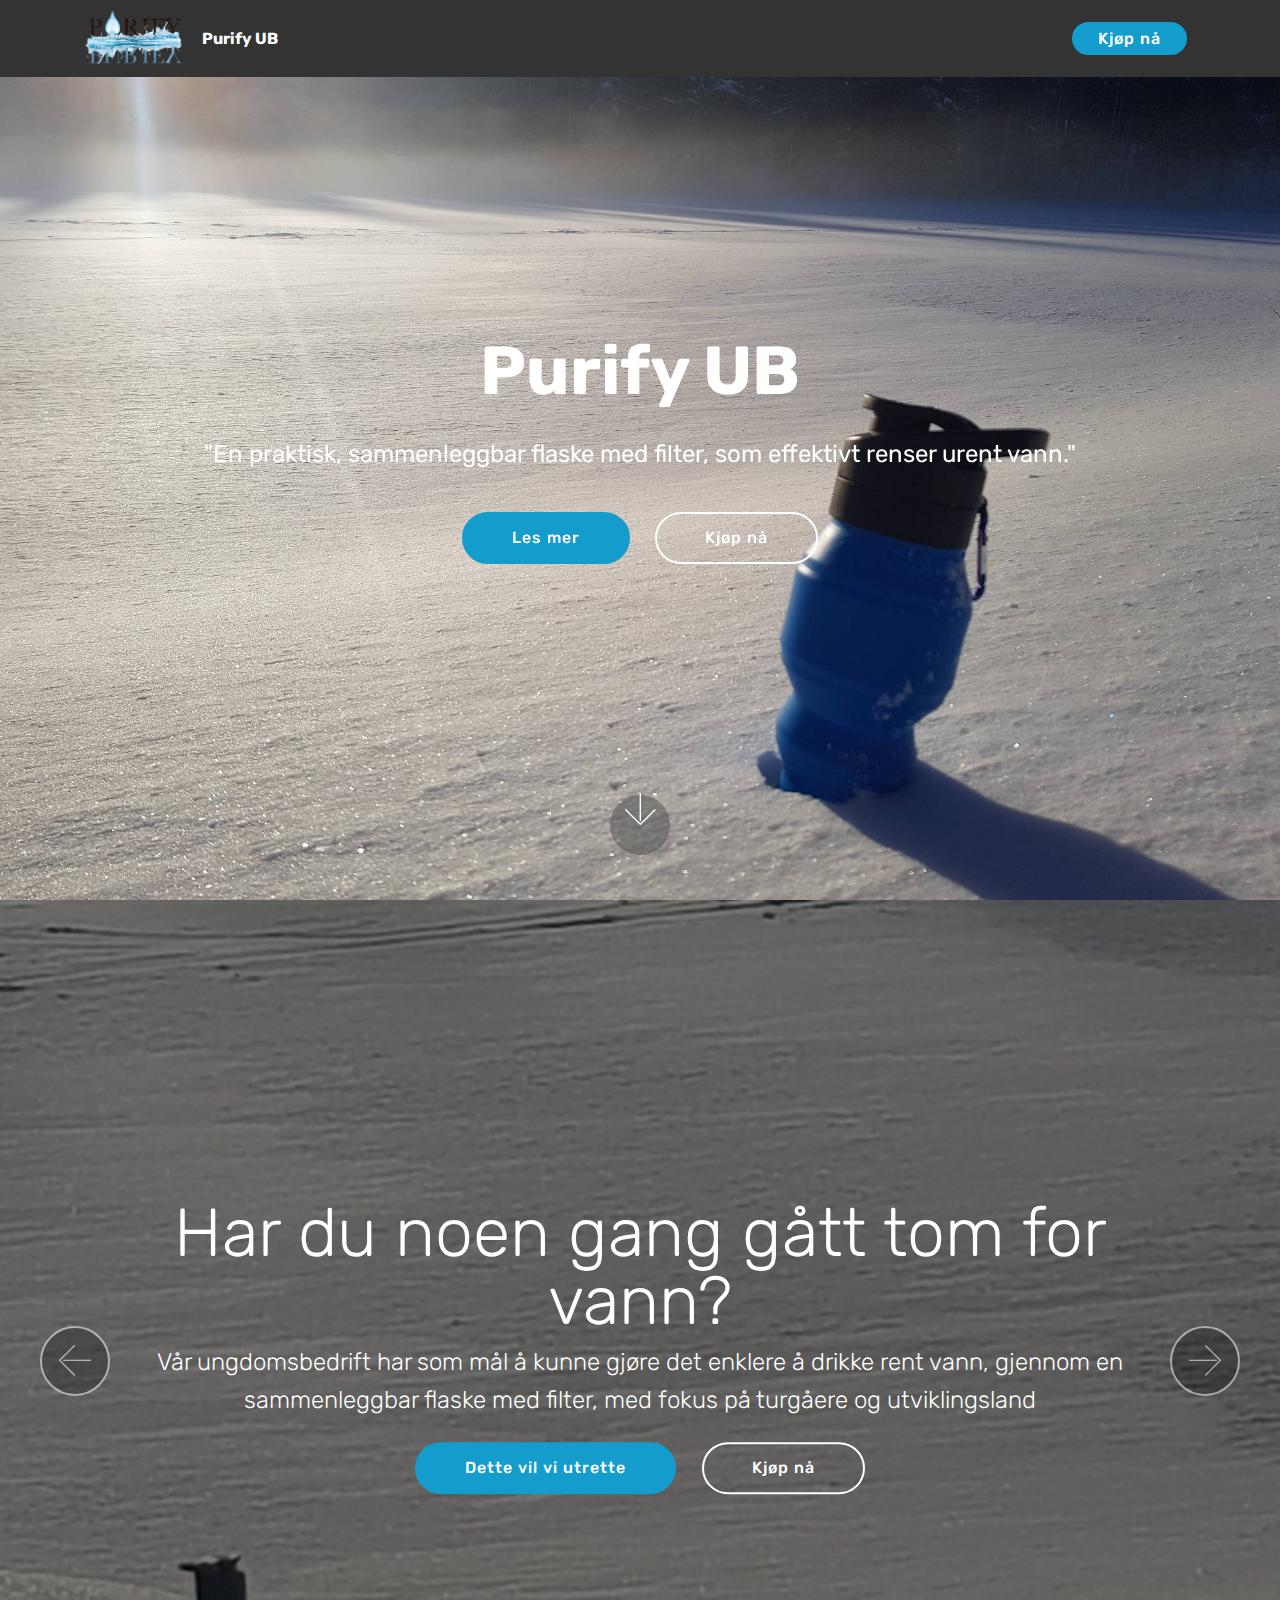
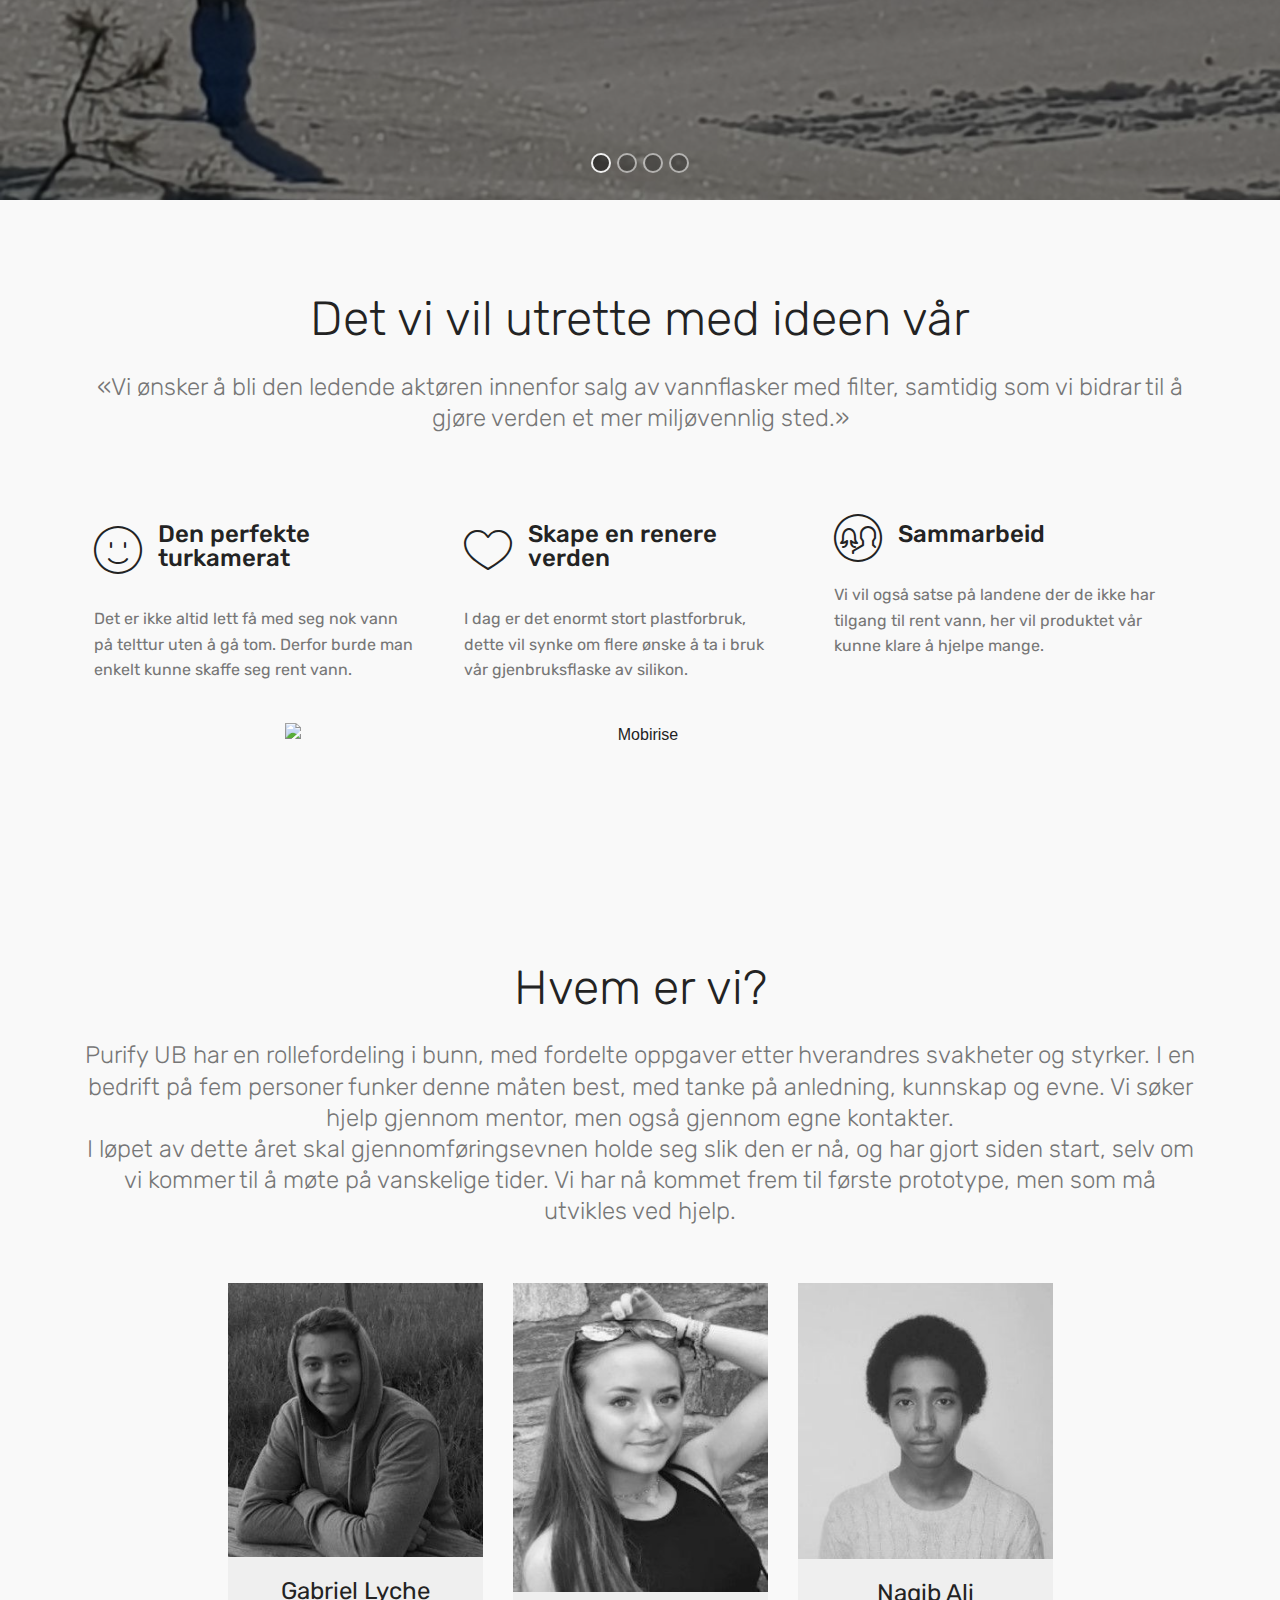
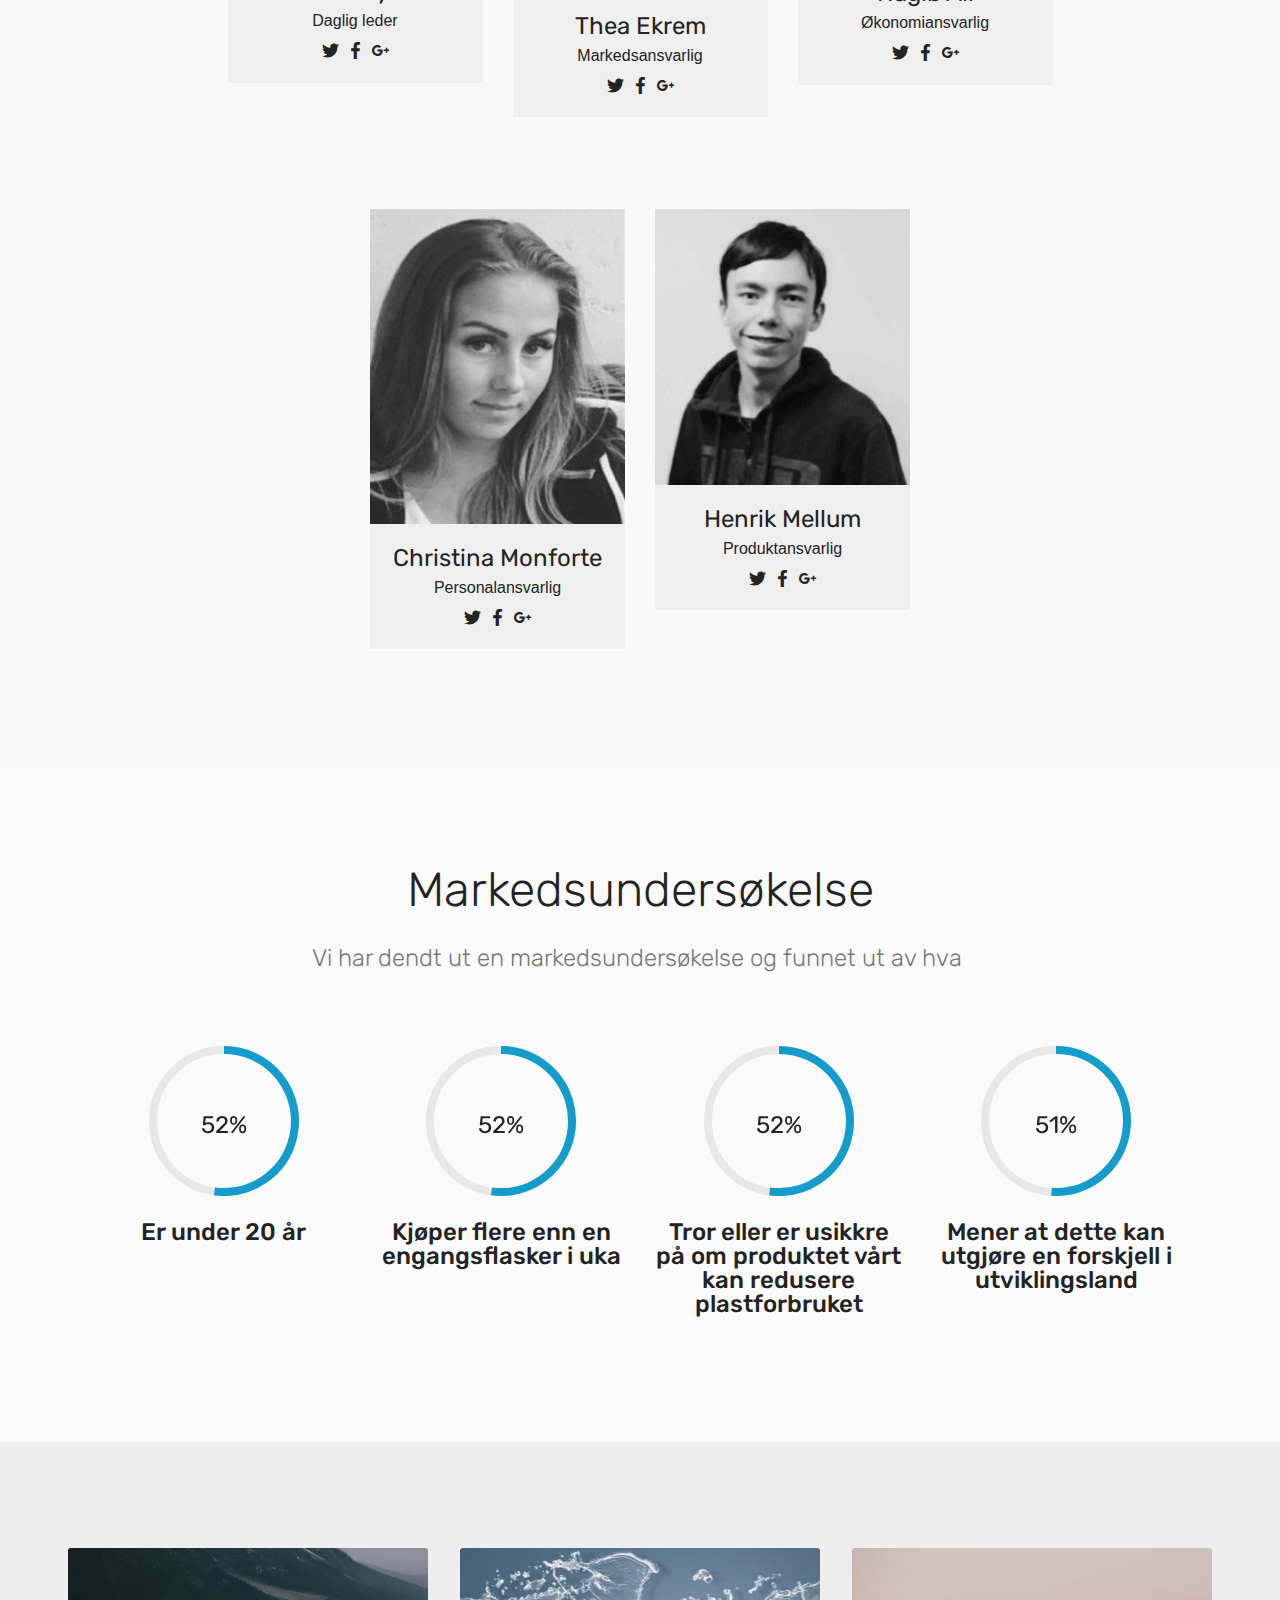
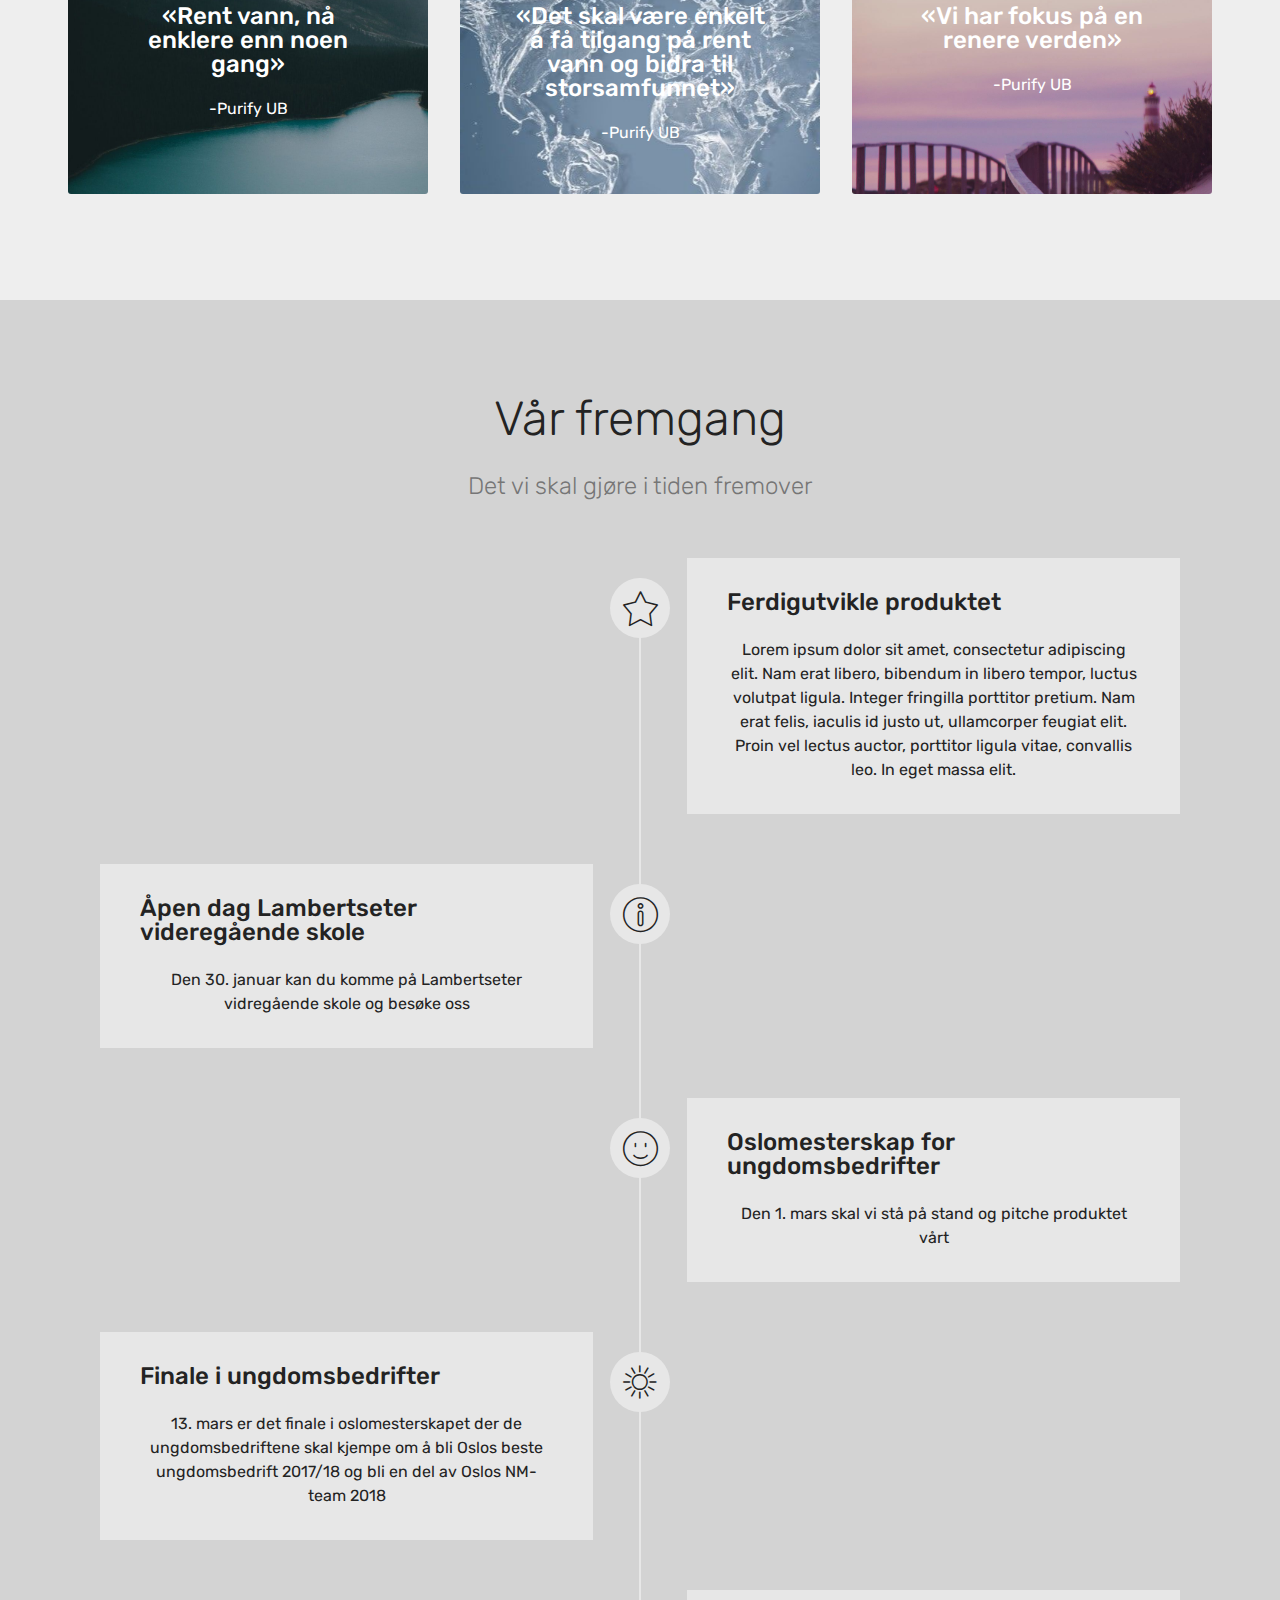
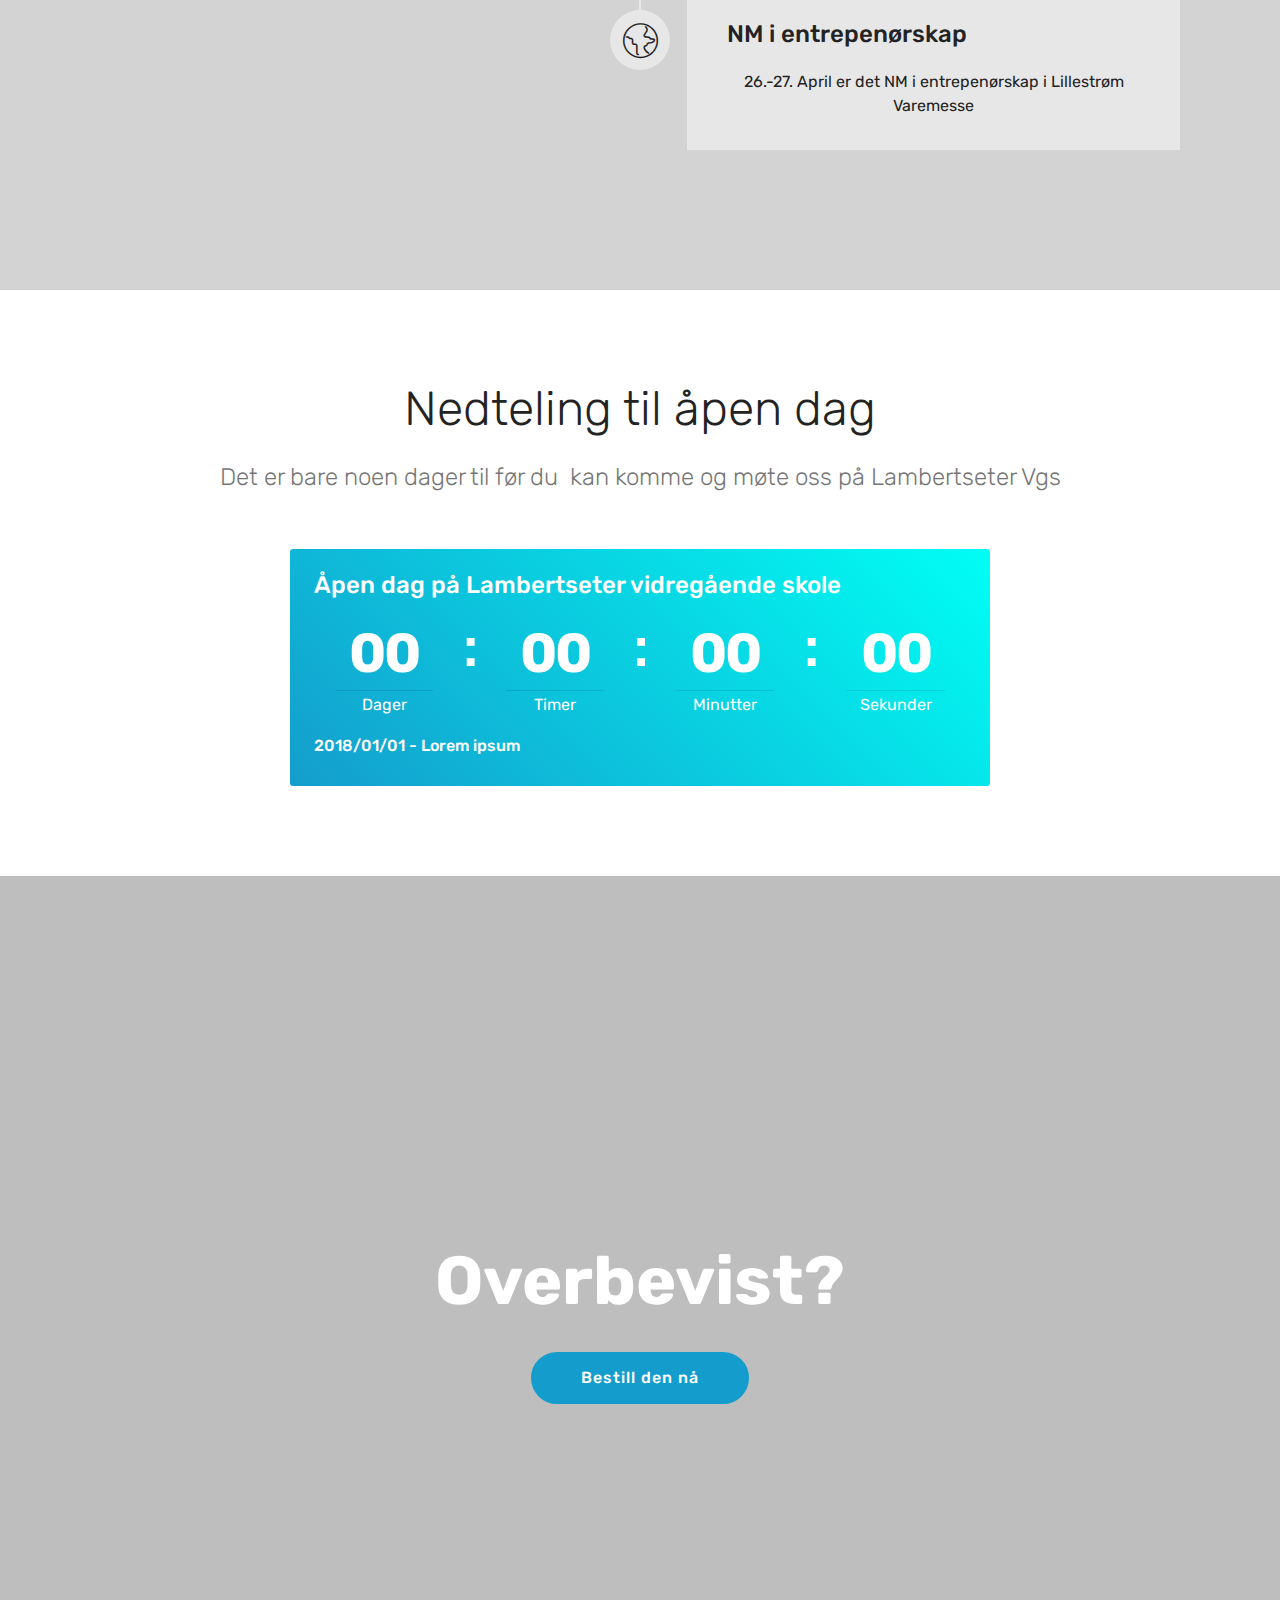
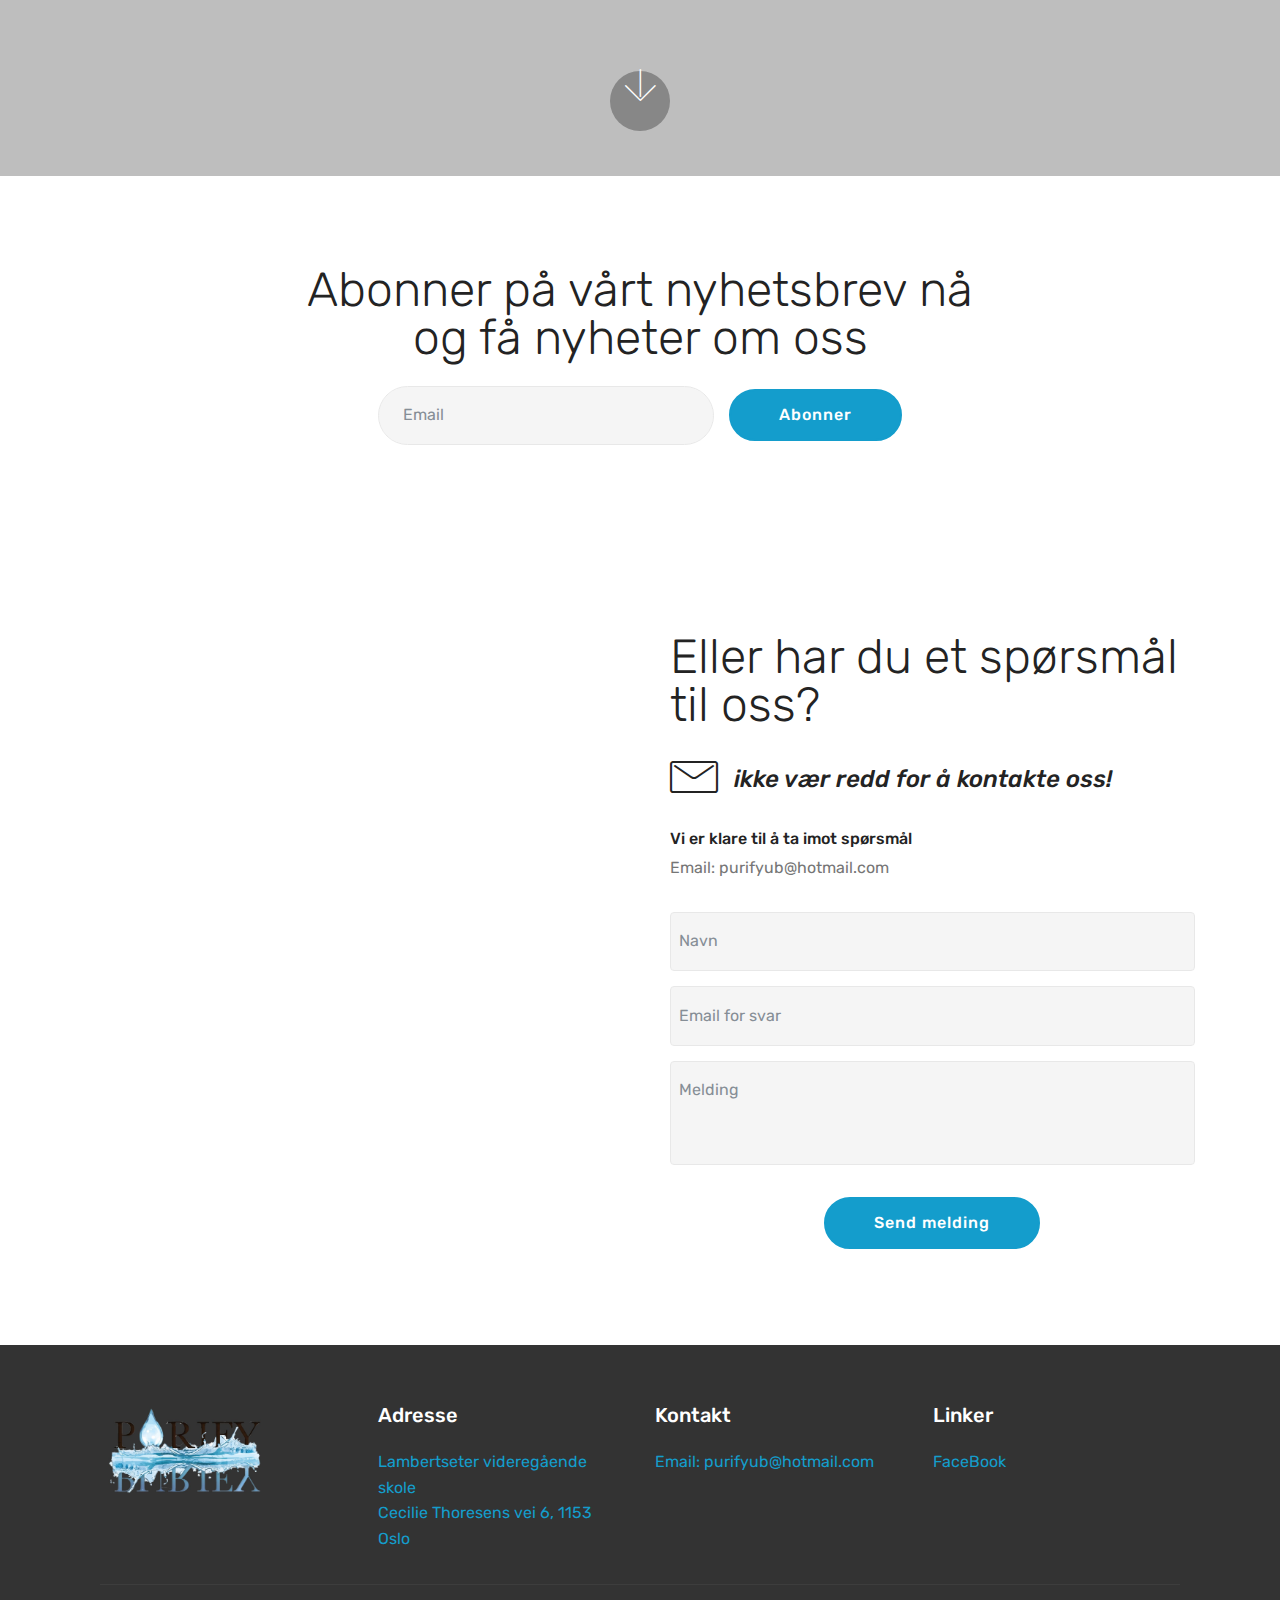
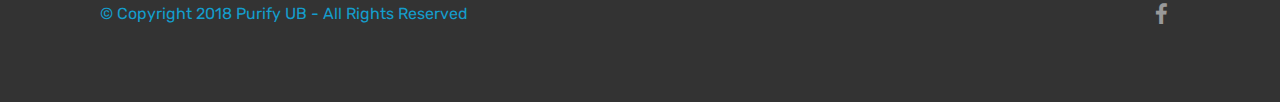
==== index.html @ bd734c2d "create github pages" ====
<!DOCTYPE html>
<html >
<head>
  <!-- Site made with Mobirise Website Builder v4.5.4, https://mobirise.com -->
  <meta charset="UTF-8">
  <meta http-equiv="X-UA-Compatible" content="IE=edge">
  <meta name="generator" content="Mobirise v4.5.4, mobirise.com">
  <meta name="viewport" content="width=device-width, initial-scale=1, minimum-scale=1">
  <link rel="shortcut icon" href="assets/images/purify-ub-nett-940x525.jpg" type="image/x-icon">
  <meta name="description" content="">
  <title>Purify UB</title>
  <link rel="stylesheet" href="assets/web/assets/mobirise-icons/mobirise-icons.css">
  <link rel="stylesheet" href="assets/tether/tether.min.css">
  <link rel="stylesheet" href="assets/bootstrap/css/bootstrap.min.css">
  <link rel="stylesheet" href="assets/bootstrap/css/bootstrap-grid.min.css">
  <link rel="stylesheet" href="assets/bootstrap/css/bootstrap-reboot.min.css">
  <link rel="stylesheet" href="assets/dropdown/css/style.css">
  <link rel="stylesheet" href="assets/socicon/css/styles.css">
  <link rel="stylesheet" href="assets/as-pie-progress/css/progress.min.css">
  <link rel="stylesheet" href="assets/theme/css/style.css">
  <link rel="stylesheet" href="assets/mobirise/css/mbr-additional.css" type="text/css">
  
  
  
</head>
<body>
<section class="menu cid-qGmHYgkOkr" once="menu" id="menu1-1j">

    

    <nav class="navbar navbar-expand beta-menu navbar-dropdown align-items-center navbar-fixed-top navbar-toggleable-sm">
        <button class="navbar-toggler navbar-toggler-right" type="button" data-toggle="collapse" data-target="#navbarSupportedContent" aria-controls="navbarSupportedContent" aria-expanded="false" aria-label="Toggle navigation">
            <div class="hamburger">
                <span></span>
                <span></span>
                <span></span>
                <span></span>
            </div>
        </button>
        <div class="menu-logo">
            <div class="navbar-brand">
                <span class="navbar-logo">
                    <a href="index.html">
                         <img src="assets/images/purify-ub-nett-940x525.jpg" alt="Mobirise" title="" style="height: 3.8rem;">
                    </a>
                </span>
                <span class="navbar-caption-wrap"><a class="navbar-caption text-white display-4" href="index.html">Purify UB</a></span>
            </div>
        </div>
        <div class="collapse navbar-collapse" id="navbarSupportedContent">
            
            <div class="navbar-buttons mbr-section-btn"><a class="btn btn-sm btn-primary display-4" href="bestill.html">Kjøp nå</a></div>
        </div>
    </nav>
</section>

<section class="engine"><a href="https://mobirise.co/d">free web page software</a></section><section class="cid-qGa3XYjNnd mbr-fullscreen mbr-parallax-background" id="header2-i">

    

    

    <div class="container align-center">
        <div class="row justify-content-md-center">
            <div class="mbr-white col-md-10">
                <h1 class="mbr-section-title mbr-bold pb-3 mbr-fonts-style display-1">
                    Purify UB</h1>
                
                <p class="mbr-text pb-3 mbr-fonts-style display-5">
                    "En praktisk, sammenleggbar flaske med filter, som effektivt renser urent vann." 
                </p>
                <div class="mbr-section-btn"><a class="btn btn-md btn-primary display-4" href="index.html#features14-u">Les mer</a>
                    <a class="btn btn-md btn-white-outline display-4" href="bestill.html">Kjøp nå</a></div>
            </div>
        </div>
    </div>
    <div class="mbr-arrow hidden-sm-down" aria-hidden="true">
        <a href="#next">
            <i class="mbri-down mbr-iconfont"></i>
        </a>
    </div>
</section>

<section class="carousel slide cid-qGmpJ2uL2r" data-interval="false" id="slider1-z">

    

    <div class="full-screen"><div class="mbr-slider slide carousel" data-pause="true" data-keyboard="false" data-ride="false" data-interval="false"><ol class="carousel-indicators"><li data-app-prevent-settings="" data-target="#slider1-z" class=" active" data-slide-to="0"></li><li data-app-prevent-settings="" data-target="#slider1-z" data-slide-to="1"></li><li data-app-prevent-settings="" data-target="#slider1-z" data-slide-to="2"></li><li data-app-prevent-settings="" data-target="#slider1-z" data-slide-to="3"></li></ol><div class="carousel-inner" role="listbox"><div class="carousel-item slider-fullscreen-image active" data-bg-video-slide="false" style="background-image: url(assets/images/20180121-122338-2000x1500.jpg);"><div class="container container-slide"><div class="image_wrapper"><div class="mbr-overlay"></div><img src="assets/images/20180121-122338-2000x1500.jpg"><div class="carousel-caption justify-content-center"><div class="col-10 align-center"><h2 class="mbr-fonts-style display-1">Har du noen gang gått tom for vann?</h2><p class="lead mbr-text mbr-fonts-style display-5">Vår ungdomsbedrift har som mål å kunne gjøre det enklere å drikke rent vann, gjennom en sammenleggbar flaske med filter, med fokus på turgåere og utviklingsland</p><div class="mbr-section-btn" buttons="0"><a class="btn  display-4 btn-primary" href="index.html#features14-u">Dette vil vi utrette</a> <a class="btn  display-4 btn-white-outline" href="bestill.html">Kjøp nå</a></div></div></div></div></div></div><div class="carousel-item slider-fullscreen-image" data-bg-video-slide="false" style="background-image: url(assets/images/005-edits-480x320.jpg);"><div class="container container-slide"><div class="image_wrapper"><div class="mbr-overlay"></div><img src="assets/images/005-edits-480x320.jpg"><div class="carousel-caption justify-content-center"><div class="col-10 align-left"><h2 class="mbr-fonts-style display-1">Hver dag er det mennesker som må drikke urent vann</h2><p class="lead mbr-text mbr-fonts-style display-5">En av ti mennesker kan ikke være sikkre på om vannet de drikker er <a href="https://www.youtube.com/watch?v=G244Q4AGJ7U" target="_blank">trygt*</a>. Og dette vil vi gjøre noe med ved å satse på landene der de ikke har tilgang til rent vann, vil produktet vårt klare å hjelpe mange.</p><div class="mbr-section-btn" buttons="0"><a class="btn  btn-primary display-4" href="index.html#features14-u">Dette vil vi utrette</a> <a class="btn  btn-white-outline display-4" href="bestill.html">Kjøp nå</a></div></div></div></div></div></div><div class="carousel-item slider-fullscreen-image" data-bg-video-slide="false" style="background-image: url(assets/images/flaske-promo1-1920x1080.png);"><div class="container container-slide"><div class="image_wrapper"><div class="mbr-overlay"></div><img src="assets/images/flaske-promo1-1920x1080.png"><div class="carousel-caption justify-content-center"><div class="col-10 align-right"><h2 class="mbr-fonts-style display-1">Designet for å være effektiv</h2><p class="lead mbr-text mbr-fonts-style display-5">Vi har konstruert produktet for å enkelt kunne rense urent vann og ta det med på farten</p><div class="mbr-section-btn" buttons="0"><a class="btn display-4 btn-primary" href="index.html#features14-u">Dette vil vi utrette</a> <a class="btn  btn-white-outline display-4" href="bestill.html">Kjøp nå</a></div></div></div></div></div></div><div class="carousel-item slider-fullscreen-image" data-bg-video-slide="https://www.youtube.com/watch?v=TAGc1NNAG4o"><div class="mbr-overlay"></div><div class="container container-slide"><div class="image_wrapper"><img src="assets/images/3.jpg" style="opacity: 0;"><div class="carousel-caption justify-content-center"><div class="col-10 align-right"><h2 class="mbr-fonts-style display-1">Hvordan funker det?</h2><p class="lead mbr-text mbr-fonts-style display-5">Vi har fjernet bunnen av flasken og plasert et filter. Så når man folder ut flasken vil det skape et vakuum som suger vannet opp gjennom filteret og inn i flasken&nbsp;</p><div class="mbr-section-btn" buttons="0"><a class="btn display-4 btn-primary" href="https://mobirise.com">Dette vil vi utrette</a> <a class="btn  btn-white-outline display-4" href="bestill.html">Kjøp nå</a></div></div></div></div></div></div></div><a data-app-prevent-settings="" class="carousel-control carousel-control-prev" role="button" data-slide="prev" href="#slider1-z"><span aria-hidden="true" class="mbri-left mbr-iconfont"></span><span class="sr-only">Previous</span></a><a data-app-prevent-settings="" class="carousel-control carousel-control-next" role="button" data-slide="next" href="#slider1-z"><span aria-hidden="true" class="mbri-right mbr-iconfont"></span><span class="sr-only">Next</span></a></div></div>

</section>

<section class="features14 cid-qGa5eFhmsd" id="features14-u">
    
    

    
    <div class="container align-center">
        <h2 class="mbr-section-title pb-3 mbr-fonts-style display-2">
            Det vi vil utrette med ideen vår</h2>
        <h3 class="mbr-section-subtitle pb-5 mbr-fonts-style display-5">«Vi ønsker å bli den ledende aktøren innenfor salg av vannflasker med filter, samtidig som vi bidrar til å gjøre verden et mer miljøvennlig sted.»</h3>
        <div class="media-container-column">
            <div class="row justify-content-center">
                <div class="card p-4 col-12 col-md-6 col-lg-4">
                    <div class="media pb-3">
                        <div class="card-img align-self-center">
                            <span class="mbr-iconfont mbri-smile-face"></span>
                        </div>
                        <div class="media-body">
                            <h4 class="card-title py-2 align-left mbr-fonts-style display-5">Den perfekte turkamerat</h4>
                        </div>
                    </div>                
                    <div class="card-box align-left">
                        <p class="mbr-text mbr-fonts-style display-7">Det er ikke altid lett få med seg nok vann på telttur uten å gå tom. Derfor burde man enkelt kunne skaffe seg rent vann.</p>
                    </div>
                </div>

                <div class="card p-4 col-12 col-md-6 col-lg-4">
                <div class="media pb-3">
                    <div class="card-img align-self-center">
                        <span class="mbr-iconfont mbri-hearth"></span>
                    </div>
                    <div class="media-body">
                        <h4 class="card-title py-2 align-left mbr-fonts-style display-5">
                                Skape en renere verden&nbsp;</h4>
                    </div>
                </div>
                    <div class="card-box align-left">
                        <p class="mbr-text mbr-fonts-style display-7">I dag er det enormt stort plastforbruk, dette vil synke om flere ønske å ta i bruk vår gjenbruksflaske av silikon.</p>
                    </div>
                </div>

                <div class="card p-4 col-12 col-md-6 col-lg-4">
                <div class="media pb-3">
                    <div class="card-img align-self-center">
                        <span class="mbr-iconfont mbri-users"></span>
                    </div>
                    <div class="media-body">
                        <h4 class="card-title py-2 align-left mbr-fonts-style display-5">Sammarbeid</h4>
                    </div>
                </div>
                    <div class="card-box align-left">
                        <p class="mbr-text mbr-fonts-style display-7">Vi vil også satse på landene der de ikke har tilgang til rent vann, her vil produktet vår kunne klare å hjelpe mange.
                        </p>
                    </div>
                </div>

                
            </div>
            <div class="media-container-row image-row">
                <div class="mbr-figure" style="width: 64%;">
                    <img src="assets/images/20180121-122310-4032x3024.jpg" alt="Mobirise" title="">
                </div>
            </div>
        </div>
    </div>
</section>

<section class="features16 cid-qGa5cDLuC5" id="features16-t">
    
    
    
    <div class="container align-center">
        <h2 class="pb-3 mbr-fonts-style mbr-section-title display-2">Hvem er vi?</h2>
        <h3 class="pb-5 mbr-section-subtitle mbr-fonts-style mbr-light display-5">Purify UB har en rollefordeling i bunn, med fordelte oppgaver etter hverandres svakheter og styrker. I en bedrift på fem personer funker denne måten best, med tanke på anledning, kunnskap og evne. Vi søker hjelp gjennom mentor, men også gjennom egne kontakter. 
<div>
</div><div>I løpet av dette året skal gjennomføringsevnen holde seg slik den er nå, og har gjort siden start, selv om vi kommer til å møte på vanskelige tider. Vi har nå kommet frem til første prototype, men som må utvikles ved hjelp. 
</div></h3>
        <div class="row media-row">
            
        <div class="team-item col-lg-3 col-md-6">
                <div class="item-image">
                    <img src="assets/images/bilde-gabriel-283x304.jpg" alt="" title="">
                </div>
                <div class="item-caption py-3">
                    <div class="item-name px-2">
                        <p class="mbr-fonts-style display-5">Gabriel Lyche</p>
                    </div>
                    <div class="item-role px-2">
                        <p>Daglig leder</p>
                    </div>
                    <div class="item-social pt-2">
                        <a href="https://twitter.com/mobirise" target="_blank">
                            <span class="p-1 socicon-twitter socicon mbr-iconfont mbr-iconfont-social"></span>
                        </a>
                        <a href="https://www.facebook.com/pages/Mobirise/1616226671953247" target="_blank">
                            <span class="p-1 socicon-facebook socicon mbr-iconfont mbr-iconfont-social"></span>
                        </a>
                        <a href="https://plus.google.com/u/0/+Mobirise" target="_blank">
                            <span class="p-1 socicon-googleplus socicon mbr-iconfont mbr-iconfont-social"></span>
                        </a>
                        <a href="https://www.linkedin.com/in/mobirise" target="_blank">
                            
                        </a>
                        <a href="https://www.instagram.com/mobirise/" target="_blank">
                            
                        </a>
                        <a href="https://www.youtube.com/channel/UCt_tncVAetpK5JeM8L-8jyw" target="_blank">    
                            
                        </a>
                    </div>
                </div>
            </div><div class="team-item col-lg-3 col-md-6">
                <div class="item-image">
                    <img src="assets/images/bilde-thea-283x342.jpg" alt="" title="">
                </div>
                <div class="item-caption py-3">
                    <div class="item-name px-2">
                        <p class="mbr-fonts-style display-5">
                           Thea Ekrem
                        </p>
                    </div>
                    <div class="item-role px-2">
                        <p>Markedsansvarlig</p>
                    </div>
                    <div class="item-social pt-2">
                        <a href="https://twitter.com/mobirise" target="_blank">
                            <span class="p-1 socicon-twitter socicon mbr-iconfont mbr-iconfont-social"></span>
                        </a>
                        <a href="https://www.facebook.com/pages/Mobirise/1616226671953247" target="_blank">
                            <span class="p-1 socicon-facebook socicon mbr-iconfont mbr-iconfont-social"></span>
                        </a>
                        <a href="https://plus.google.com/u/0/+Mobirise" target="_blank">
                            <span class="p-1 socicon-googleplus socicon mbr-iconfont mbr-iconfont-social"></span>
                        </a>
                        <a href="https://www.linkedin.com/in/mobirise" target="_blank">
                            
                        </a>
                        <a href="https://www.instagram.com/mobirise/" target="_blank">
                            
                        </a>
                        <a href="https://www.youtube.com/channel/UCt_tncVAetpK5JeM8L-8jyw" target="_blank">    
                            
                        </a>
                    </div>
                </div>
            </div><div class="team-item col-lg-3 col-md-6">
                <div class="item-image">
                    <img src="assets/images/bilde-nagib-283x306.jpg" alt="" title="">
                </div>
                <div class="item-caption py-3">
                    <div class="item-name px-2">
                        <p class="mbr-fonts-style display-5">
                           Nagib Ali
                        </p>
                    </div>
                    <div class="item-role px-2">
                        <p>Økonomiansvarlig</p>
                    </div>
                    <div class="item-social pt-2">
                        <a href="https://twitter.com/mobirise" target="_blank">
                            <span class="p-1 socicon-twitter socicon mbr-iconfont mbr-iconfont-social"></span>
                        </a>
                        <a href="https://www.facebook.com/pages/Mobirise/1616226671953247" target="_blank">
                            <span class="p-1 socicon-facebook socicon mbr-iconfont mbr-iconfont-social"></span>
                        </a>
                        <a href="https://plus.google.com/u/0/+Mobirise" target="_blank">
                            <span class="p-1 socicon-googleplus socicon mbr-iconfont mbr-iconfont-social"></span>
                        </a>
                        <a href="https://www.linkedin.com/in/mobirise" target="_blank">
                            
                        </a>
                        <a href="https://www.instagram.com/mobirise/" target="_blank">
                            
                        </a>
                        <a href="https://www.youtube.com/channel/UCt_tncVAetpK5JeM8L-8jyw" target="_blank">    
                            
                        </a>
                    </div>
                </div>
            </div></div>    
    </div>
</section>

<section class="features16 cid-qGmuZObtOL" id="features16-11">
    
    
    
    <div class="container align-center">
        
        
        <div class="row media-row">
            
        <div class="team-item col-lg-3 col-md-6">
                <div class="item-image">
                    <img src="assets/images/bilde-christina-278x343.jpg" alt="" title="">
                </div>
                <div class="item-caption py-3">
                    <div class="item-name px-2">
                        <p class="mbr-fonts-style display-5">Christina Monforte</p>
                    </div>
                    <div class="item-role px-2">
                        <p>Personalansvarlig</p>
                    </div>
                    <div class="item-social pt-2">
                        <a href="https://twitter.com/mobirise" target="_blank">
                            <span class="p-1 socicon-twitter socicon mbr-iconfont mbr-iconfont-social"></span>
                        </a>
                        <a href="https://www.facebook.com/pages/Mobirise/1616226671953247" target="_blank">
                            <span class="p-1 socicon-facebook socicon mbr-iconfont mbr-iconfont-social"></span>
                        </a>
                        <a href="https://plus.google.com/u/0/+Mobirise" target="_blank">
                            <span class="p-1 socicon-googleplus socicon mbr-iconfont mbr-iconfont-social"></span>
                        </a>
                        <a href="https://www.linkedin.com/in/mobirise" target="_blank">
                            
                        </a>
                        <a href="https://www.instagram.com/mobirise/" target="_blank">
                            
                        </a>
                        <a href="https://www.youtube.com/channel/UCt_tncVAetpK5JeM8L-8jyw" target="_blank">    
                            
                        </a>
                    </div>
                </div>
            </div><div class="team-item col-lg-3 col-md-6">
                <div class="item-image">
                    <img src="assets/images/bilde-henrik-283x306.jpg" alt="" title="">
                </div>
                <div class="item-caption py-3">
                    <div class="item-name px-2">
                        <p class="mbr-fonts-style display-5">Henrik Mellum</p>
                    </div>
                    <div class="item-role px-2">
                        <p>Produktansvarlig</p>
                    </div>
                    <div class="item-social pt-2">
                        <a href="https://twitter.com/mobirise" target="_blank">
                            <span class="p-1 socicon-twitter socicon mbr-iconfont mbr-iconfont-social"></span>
                        </a>
                        <a href="https://www.facebook.com/pages/Mobirise/1616226671953247" target="_blank">
                            <span class="p-1 socicon-facebook socicon mbr-iconfont mbr-iconfont-social"></span>
                        </a>
                        <a href="https://plus.google.com/u/0/+Mobirise" target="_blank">
                            <span class="p-1 socicon-googleplus socicon mbr-iconfont mbr-iconfont-social"></span>
                        </a>
                        <a href="https://www.linkedin.com/in/mobirise" target="_blank">
                            
                        </a>
                        <a href="https://www.instagram.com/mobirise/" target="_blank">
                            
                        </a>
                        <a href="https://www.youtube.com/channel/UCt_tncVAetpK5JeM8L-8jyw" target="_blank">    
                            
                        </a>
                    </div>
                </div>
            </div></div>    
    </div>
</section>

<section class="progress-bars3 cid-qGa4LRDvNw" id="progress-bars3-n">
 
     

    
    
    <div class="container">
        <h2 class="mbr-section-title pb-3 align-center mbr-fonts-style display-2">
            Markedsundersøkelse</h2>

        <h3 class="mbr-section-subtitle mbr-fonts-style display-5">
            Vi har dendt ut en markedsundersøkelse og funnet ut av hva&nbsp;</h3>
    
        <div class="media-container-row pt-5 mt-2">
            <div class="card p-3 align-center">
                <div class="wrap">
                    <div class="pie_progress progress1" role="progressbar" data-goal="86">
                        <p class="pie_progress__number mbr-fonts-style display-5"></p>
                    </div>
                </div> 
                <div class="mbr-crt-title pt-3">
                    <h4 class="card-title py-2 mbr-fonts-style display-5">Er under 20 år</h4>
                </div>                 
            </div>

            <div class="card p-3 align-center">
                <div class="wrap">
                    <div class="pie_progress progress2" role="progressbar" data-goal="80">
                        <p class="pie_progress__number mbr-fonts-style display-5">60%</p>
                    </div>
                </div> 
                <div class="mbr-crt-title pt-3">
                    <h4 class="card-title py-2 mbr-fonts-style display-5">Kjøper flere enn en engangsflasker i uka</h4>
                </div>                 
            </div>

            <div class="card p-3 align-center">
                <div class="wrap">
                    <div class="pie_progress progress3" role="progressbar" data-goal="87">
                        <p class="pie_progress__number mbr-fonts-style display-5"></p>
                    </div>
                </div> 
                <div class="mbr-crt-title pt-3">
                    <h4 class="card-title py-2 mbr-fonts-style display-5">Tror eller er usikkre på om produktet vårt kan redusere plastforbruket</h4>
                </div>                 
            </div>

            <div class="card p-3 align-center">
                <div class="wrap">
                    <div class="pie_progress progress4" role="progressbar" data-goal="51">
                        <p class="pie_progress__number mbr-fonts-style display-5">82%</p>
                    </div>
                </div> 
                <div class="mbr-crt-title pt-3">
                    <h4 class="card-title py-2 mbr-fonts-style display-5">Mener at dette kan utgjøre en forskjell i utviklingsland</h4>
                </div>                 
            </div>

            

            
        </div>
</div></section>

<section class="features13 cid-qGmKZ0rmUk" data-bg-video="http://www.youtube.com/watch?v=uNCr7NdOJgw" id="features13-1k">

    

    
    <div class="container">
        

        <div class="media-container-row container">
            <div class="card col-12 col-md-6 p-5 m-3 align-center col-lg-4">
                <div class="card-img">
                    <img src="assets/images/mbr-1-1620x1080.jpg" alt="Mobirise" title="">
                </div>
                <h4 class="card-title py-2 mbr-fonts-style display-5">«Rent vann, nå enklere enn noen gang»</h4>
                <p class="mbr-text mbr-fonts-style display-7">
                    -Purify UB</p>
            </div>
            <div class="card col-12 col-md-6 p-5 m-3 align-center col-lg-4">
                <div class="card-img">
                    <img src="assets/images/bilde-sitat2-1-981x552.jpg" alt="Mobirise" title="">
                </div>
                <h4 class="card-title py-2 mbr-fonts-style display-5">«Det skal være enkelt å få tilgang på rent vann og bidra til storsamfunnet»</h4>
                <p class="mbr-text mbr-fonts-style display-7">
                    -Purify UB</p>
            </div>
            <div class="card col-12 col-md-6 p-5 m-3 align-center col-lg-4">
                <div class="card-img">
                    <img src="assets/images/background5.jpg" alt="Mobirise">
                </div>
                <h4 class="card-title py-2 mbr-fonts-style display-5">«Vi har fokus på en renere verden»</h4>
                <p class="mbr-text mbr-fonts-style display-7">
                    -Purify UB</p>
            </div>    
        </div>
</div></section>

<section class="timeline2 cid-qGmGFR8UGb mbr-parallax-background" id="timeline2-1i">

    

    <div class="mbr-overlay" style="opacity: 0.8; background-color: rgb(204, 204, 204);">
    </div>

    <div class="container align-center">
        <h2 class="mbr-section-title pb-3 mbr-fonts-style display-2">Vår fremgang</h2>
        <h3 class="mbr-section-subtitle pb-5 mbr-fonts-style display-5">
            Det vi skal gjøre i tiden fremover</h3>

        <div class="container timelines-container" mbri-timelines="">
            <div class="row timeline-element reverse separline">      
                <span class="iconsBackground">
                    <span class="mbr-iconfont mbri-star"></span>
                </span>          
                <div class="col-xs-12 col-md-6 align-left">
                    <div class="timeline-text-content">
                        <h4 class="mbr-timeline-title pb-3 mbr-fonts-style display-5">Ferdigutvikle produktet

</h4>
                        <p class="mbr-timeline-text mbr-fonts-style display-7">
                            Lorem ipsum dolor sit amet, consectetur adipiscing elit. Nam erat libero, bibendum in libero tempor, luctus volutpat ligula. Integer fringilla porttitor pretium. Nam erat felis, iaculis id justo ut, ullamcorper feugiat elit. Proin vel lectus auctor, porttitor ligula vitae, convallis leo. In eget massa elit.
                        </p>
                     </div>
                </div>
            </div>

            <div class="row timeline-element  separline">
                <span class="iconsBackground">
                    <span class="mbr-iconfont mbri-info"></span>
                </span>
                <div class="col-xs-12 col-md-6 align-left ">
                    <div class="timeline-text-content">
                        <h4 class="mbr-timeline-title pb-3 mbr-fonts-style display-5">Åpen dag Lambertseter videregående skole&nbsp;</h4>
                        <p class="mbr-timeline-text mbr-fonts-style display-7">
                            Den 30. januar kan du komme på Lambertseter vidregående skole og besøke oss</p>
                    </div>
                </div>
            </div> 

            <div class="row timeline-element reverse separline">
                <span class="iconsBackground">
                    <span class="mbr-iconfont mbri-smile-face"></span>
                </span>
                <div class="col-xs-12 col-md-6 align-left">
                    <div class="timeline-text-content">
                        <h4 class="mbr-timeline-title pb-3 mbr-fonts-style display-5">
                            Oslomesterskap for ungdomsbedrifter</h4>      
                        <p class="mbr-timeline-text mbr-fonts-style display-7">
                            Den 1. mars skal vi stå på stand og pitche produktet vårt</p>
                    </div>
                </div>
            </div>

            <div class="row timeline-element  separline">
                <span class="iconsBackground">
                    <span class="mbr-iconfont mbri-sun2"></span>
                </span>
                <div class="col-xs-12 col-md-6 align-left ">
                    <div class="timeline-text-content">
                        <h4 class="mbr-timeline-title pb-3 mbr-fonts-style display-5">Finale i ungdomsbedrifter</h4>
                        <p class="mbr-timeline-text mbr-fonts-style display-7">13. mars er det finale i oslomesterskapet der de ungdomsbedriftene skal kjempe om å bli Oslos beste ungdomsbedrift 2017/18 og bli en del av Oslos NM-team 2018</p>
                    </div>
                </div>
            </div>

            <div class="row timeline-element reverse">
                <span class="iconsBackground">
                    <span class="mbr-iconfont mbri-globe"></span>
                </span>
                <div class="col-xs-12 col-md-6 align-left">
                    <div class="timeline-text-content">
                        <h4 class="mbr-timeline-title pb-3 mbr-fonts-style display-5">NM i entrepenørskap</h4>
                        <p class="mbr-timeline-text mbr-fonts-style display-7">26.-27. April er det NM i entrepenørskap i Lillestrøm Varemesse</p>
                    </div>
                </div>
            </div>

            

            

            

            

            

            

            
        </div>
    </div>
</section>

<section class="countdown2 cid-qGa4DevNuG" id="countdown2-m">

    

    

    <div class="container">
        <h2 class="mbr-section-title pb-3 align-center mbr-fonts-style display-2">Nedteling til åpen dag</h2>
        <h3 class="mbr-section-subtitle align-center mbr-fonts-style display-5">
            Det er bare noen dager til før du &nbsp;kan komme og møte oss på Lambertseter Vgs</h3>
    </div>
    <div class="container pt-5 mt-2">
        <div class=" countdown-cont align-center p-4">
            <div class="event-name align-left mbr-white ">
                <h4 class="mbr-fonts-style display-5">Åpen dag på Lambertseter vidregående skole</h4>
            </div>
            <div class="countdown align-center py-2" data-due-date="2018/01/30">
            </div>
            <div class="daysCountdown" title="Dager"></div>
            <div class="hoursCountdown" title="Timer"></div>
            <div class="minutesCountdown" title="Minutter"></div>
            <div class="secondsCountdown" title="Sekunder"></div>
            <div class="event-date align-left mbr-white">
                <h5 class="mbr-fonts-style display-7">2018/01/01 - Lorem ipsum</h5>
            </div>
        </div>

        
    </div>
</section>

<section class="header6 cid-qGmn3pZ5Za mbr-fullscreen mbr-parallax-background" id="header6-y">

    

    <div class="mbr-overlay" style="opacity: 0.2; background-color: rgb(0, 0, 0);">
    </div>

    <div class="container">
        <div class="row justify-content-md-center">
            <div class="mbr-white col-md-10">
                <h1 class="mbr-section-title align-center mbr-bold pb-3 mbr-fonts-style display-1">Overbevist?</h1>
                
                <div class="mbr-section-btn align-center"><a class="btn btn-md btn-primary display-4" href="bestill.html">Bestill den nå</a></div>
            </div>
        </div>
    </div>

    <div class="mbr-arrow hidden-sm-down" aria-hidden="true">
        <a href="#next">
            <i class="mbri-down mbr-iconfont"></i>
        </a>
    </div>
</section>

<section class="mbr-section form3 cid-qGa4UgFvF7" id="form3-p">

    

    

    <div class="container">
        <div class="row justify-content-center">
            <div class="title col-12 col-lg-8">
                <h2 class="align-center pb-2 mbr-fonts-style display-2">
                    Abonner på vårt nyhetsbrev nå og få nyheter om oss</h2>
                
            </div>
        </div>

        <div class="row py-2 justify-content-center">
            <div class="col-12 col-lg-6  col-md-8 " data-form-type="formoid">
                <div data-form-alert="" hidden="">Takk for at du er innteresert</div>
                <form class="mbr-form" action="https://mobirise.com/" method="post" data-form-title="Mobirise Form"><input type="hidden" data-form-email="true" value="mqTP6Pcon4iFkQCLhurnsHNCZEPu25bhpIz82O/qyWXQKakr9aHxq7m4cWi6WjEUVHAAokK7ZBs1K5WL+n9zLr4T1rE5AFHrRTyMDMCXJ89/P2bFHXHoTYh3tqPseB04">
                    <div class="mbr-subscribe input-group">
                        <input class="form-control" type="email" name="email" placeholder="Email" data-form-field="Email" required="" id="email-form3-p">
                        <span class="input-group-btn"><button href="" type="submit" class="btn btn-primary display-4">Abonner</button></span>
                    </div>
                </form>
            </div>
        </div>
    </div>
</section>

<section class="mbr-section form4 cid-qGa4Y2GKEf" id="form4-q">

    

    
    <div class="container">
        <div class="row">
            <div class="col-md-6">
                <div class="google-map"><iframe frameborder="0" style="border:0" src="https://www.google.com/maps/embed/v1/place?key=AIzaSyA0Dx_boXQiwvdz8sJHoYeZNVTdoWONYkU&amp;q=place_id:ChIJ6UFJFzxvQUYRErAE4HNhabA" allowfullscreen=""></iframe></div>
            </div>
            <div class="col-md-6">
                <h2 class="pb-3 align-left mbr-fonts-style display-2">Eller har du et spørsmål til oss?</h2>
                <div>
                    <div class="icon-block pb-3">
                        <span class="icon-block__icon">
                            <span class="mbri-letter mbr-iconfont"></span>
                        </span>
                        <h4 class="icon-block__title align-left mbr-fonts-style display-5">ikke vær redd for å kontakte oss!</h4>
                    </div>
                    <div class="icon-contacts pb-3">
                        <h5 class="align-left mbr-fonts-style display-7">
                            Vi er klare til å ta imot spørsmål</h5>
                        <p class="mbr-text align-left mbr-fonts-style display-7">Email: purifyub@hotmail.com</p>
                    </div>
                </div>
                <div data-form-type="formoid">
                    <div data-form-alert="" hidden="">Takk for at du sender oss tilbakemelding!</div>
                    <form class="block mbr-form" action="https://mobirise.com/" method="post" data-form-title="Mobirise Form"><input type="hidden" data-form-email="true" value="Zw96q3glcDn2oJpmA7kq4ewOIU3LF0oSbqbK1oETiw/5H/DakJ6AhD2rm45wGbgCbzEpQ45XnjIJVq3rqJao2h+dnWNhp0H6jPP0GFlYF5K0R9g0W1NzTnAfDnWTUhkV">
                        <div class="row">
                            <div class="col-md-6 multi-horizontal" data-for="name">
                                <input type="text" class="form-control input" name="name" data-form-field="Name" placeholder="Navn" required="" id="name-form4-q">
                            </div>
                            
                            <div class="col-md-12" data-for="email">
                                <input type="text" class="form-control input" name="email" data-form-field="Email" placeholder="Email for svar" required="" id="email-form4-q">
                            </div>
                            <div class="col-md-12" data-for="message">
                                <textarea class="form-control input" name="message" rows="3" data-form-field="Message" placeholder="Melding" style="resize:none" id="message-form4-q"></textarea>
                            </div>
                            <div class="input-group-btn col-md-12" style="margin-top: 10px;"><button href="" type="submit" class="btn btn-primary btn-form display-4">Send melding</button></div>
                        </div>
                    </form>
                </div>
            </div>
        </div>
    </div>
</section>

<section class="cid-qGa3XYNTaE" id="footer1-j">

    

    

    <div class="container">
        <div class="media-container-row content text-white">
            <div class="col-12 col-md-3">
                <div class="media-wrap">
                    <a href="index.html">
                        <img src="assets/images/purify-ub-nett-940x525.jpg" alt="" title="Purify UB">
                    </a>
                </div>
            </div>
            <div class="col-12 col-md-3 mbr-fonts-style display-7">
                <h5 class="pb-3">
                    Adresse</h5>
                <p class="mbr-text">Lambertseter videregående skole
<br>Cecilie Thoresens vei 6, 1153 Oslo</p>
            </div>
            <div class="col-12 col-md-3 mbr-fonts-style display-7">
                <h5 class="pb-3">
                    Kontakt</h5>
                <p class="mbr-text">
                    Email:&nbsp;<a href="mailto:purifyub@hotmail.com">purifyub@hotmail.com</a></p>
            </div>
            <div class="col-12 col-md-3 mbr-fonts-style display-7">
                <h5 class="pb-3">
                    Linker</h5>
                <p class="mbr-text"><a href="https://www.facebook.com/purifyub/">FaceBook&nbsp;</a><br></p>
            </div>
        </div>
        <div class="footer-lower">
            <div class="media-container-row">
                <div class="col-sm-12">
                    <hr>
                </div>
            </div>
            <div class="media-container-row mbr-white">
                <div class="col-sm-6 copyright">
                    <p class="mbr-text mbr-fonts-style display-7">
                        © Copyright 2018 Purify UB - All Rights Reserved
                    </p>
                </div>
                <div class="col-md-6">
                    <div class="social-list align-right">
                        <div class="soc-item">
                            <a href="https://www.facebook.com/purifyub/" target="_blank">
                                <span class="mbr-iconfont mbr-iconfont-social socicon-facebook socicon"></span>
                            </a>
                        </div>
                        
                        
                        
                        
                        
                    </div>
                </div>
            </div>
        </div>
    </div>
</section>


  <script src="assets/web/assets/jquery/jquery.min.js"></script>
  <script src="assets/popper/popper.min.js"></script>
  <script src="assets/tether/tether.min.js"></script>
  <script src="assets/bootstrap/js/bootstrap.min.js"></script>
  <script src="assets/smoothscroll/smooth-scroll.js"></script>
  <script src="assets/dropdown/js/script.min.js"></script>
  <script src="assets/touchswipe/jquery.touch-swipe.min.js"></script>
  <script src="assets/parallax/jarallax.min.js"></script>
  <script src="assets/vimeoplayer/jquery.mb.vimeo_player.js"></script>
  <script src="assets/countdown/jquery.countdown.min.js"></script>
  <script src="assets/bootstrapcarouselswipe/bootstrap-carousel-swipe.js"></script>
  <script src="assets/as-pie-progress/jquery-as-pie-progress.min.js"></script>
  <script src="assets/ytplayer/jquery.mb.ytplayer.min.js"></script>
  <script src="assets/theme/js/script.js"></script>
  <script src="assets/slidervideo/script.js"></script>
  <script src="assets/formoid/formoid.min.js"></script>
  
  
 <div id="scrollToTop" class="scrollToTop mbr-arrow-up"><a style="text-align: center;"><i></i></a></div>
  </body>
</html>
---- assets/web/assets/mobirise-icons/mobirise-icons.css ----
@font-face {
  font-family: 'MobiriseIcons';
  src:  url('mobirise-icons.eot?spat4u');
  src:  url('mobirise-icons.eot?spat4u#iefix') format('embedded-opentype'),
    url('mobirise-icons.ttf?spat4u') format('truetype'),
    url('mobirise-icons.woff?spat4u') format('woff'),
    url('mobirise-icons.svg?spat4u#MobiriseIcons') format('svg');
  font-weight: normal;
  font-style: normal;
}

[class^="mbri-"], [class*=" mbri-"] {
  /* use !important to prevent issues with browser extensions that change fonts */
  font-family: MobiriseIcons !important;
  speak: none;
  font-style: normal;
  font-weight: normal;
  font-variant: normal;
  text-transform: none;
  line-height: 1;

  /* Better Font Rendering =========== */
  -webkit-font-smoothing: antialiased;
  -moz-osx-font-smoothing: grayscale;
}

.mbri-add-submenu:before {
  content: "\e900";
}
.mbri-alert:before {
  content: "\e901";
}
.mbri-align-center:before {
  content: "\e902";
}
.mbri-align-justify:before {
  content: "\e903";
}
.mbri-align-left:before {
  content: "\e904";
}
.mbri-align-right:before {
  content: "\e905";
}
.mbri-android:before {
  content: "\e906";
}
.mbri-apple:before {
  content: "\e907";
}
.mbri-arrow-down:before {
  content: "\e908";
}
.mbri-arrow-next:before {
  content: "\e909";
}
.mbri-arrow-prev:before {
  content: "\e90a";
}
.mbri-arrow-up:before {
  content: "\e90b";
}
.mbri-bold:before {
  content: "\e90c";
}
.mbri-bookmark:before {
  content: "\e90d";
}
.mbri-bootstrap:before {
  content: "\e90e";
}
.mbri-briefcase:before {
  content: "\e90f";
}
.mbri-browse:before {
  content: "\e910";
}
.mbri-bulleted-list:before {
  content: "\e911";
}
.mbri-calendar:before {
  content: "\e912";
}
.mbri-camera:before {
  content: "\e913";
}
.mbri-cart-add:before {
  content: "\e914";
}
.mbri-cart-full:before {
  content: "\e915";
}
.mbri-cash:before {
  content: "\e916";
}
.mbri-change-style:before {
  content: "\e917";
}
.mbri-chat:before {
  content: "\e918";
}
.mbri-clock:before {
  content: "\e919";
}
.mbri-close:before {
  content: "\e91a";
}
.mbri-cloud:before {
  content: "\e91b";
}
.mbri-code:before {
  content: "\e91c";
}
.mbri-contact-form:before {
  content: "\e91d";
}
.mbri-credit-card:before {
  content: "\e91e";
}
.mbri-cursor-click:before {
  content: "\e91f";
}
.mbri-cust-feedback:before {
  content: "\e920";
}
.mbri-database:before {
  content: "\e921";
}
.mbri-delivery:before {
  content: "\e922";
}
.mbri-desktop:before {
  content: "\e923";
}
.mbri-devices:before {
  content: "\e924";
}
.mbri-down:before {
  content: "\e925";
}
.mbri-download:before {
  content: "\e989";
}
.mbri-drag-n-drop:before {
  content: "\e927";
}
.mbri-drag-n-drop2:before {
  content: "\e928";
}
.mbri-edit:before {
  content: "\e929";
}
.mbri-edit2:before {
  content: "\e92a";
}
.mbri-error:before {
  content: "\e92b";
}
.mbri-extension:before {
  content: "\e92c";
}
.mbri-features:before {
  content: "\e92d";
}
.mbri-file:before {
  content: "\e92e";
}
.mbri-flag:before {
  content: "\e92f";
}
.mbri-folder:before {
  content: "\e930";
}
.mbri-gift:before {
  content: "\e931";
}
.mbri-github:before {
  content: "\e932";
}
.mbri-globe:before {
  content: "\e933";
}
.mbri-globe-2:before {
  content: "\e934";
}
.mbri-growing-chart:before {
  content: "\e935";
}
.mbri-hearth:before {
  content: "\e936";
}
.mbri-help:before {
  content: "\e937";
}
.mbri-home:before {
  content: "\e938";
}
.mbri-hot-cup:before {
  content: "\e939";
}
.mbri-idea:before {
  content: "\e93a";
}
.mbri-image-gallery:before {
  content: "\e93b";
}
.mbri-image-slider:before {
  content: "\e93c";
}
.mbri-info:before {
  content: "\e93d";
}
.mbri-italic:before {
  content: "\e93e";
}
.mbri-key:before {
  content: "\e93f";
}
.mbri-laptop:before {
  content: "\e940";
}
.mbri-layers:before {
  content: "\e941";
}
.mbri-left-right:before {
  content: "\e942";
}
.mbri-left:before {
  content: "\e943";
}
.mbri-letter:before {
  content: "\e944";
}
.mbri-like:before {
  content: "\e945";
}
.mbri-link:before {
  content: "\e946";
}
.mbri-lock:before {
  content: "\e947";
}
.mbri-login:before {
  content: "\e948";
}
.mbri-logout:before {
  content: "\e949";
}
.mbri-magic-stick:before {
  content: "\e94a";
}
.mbri-map-pin:before {
  content: "\e94b";
}
.mbri-menu:before {
  content: "\e94c";
}
.mbri-mobile:before {
  content: "\e94d";
}
.mbri-mobile2:before {
  content: "\e94e";
}
.mbri-mobirise:before {
  content: "\e94f";
}
.mbri-more-horizontal:before {
  content: "\e950";
}
.mbri-more-vertical:before {
  content: "\e951";
}
.mbri-music:before {
  content: "\e952";
}
.mbri-new-file:before {
  content: "\e953";
}
.mbri-numbered-list:before {
  content: "\e954";
}
.mbri-opened-folder:before {
  content: "\e955";
}
.mbri-pages:before {
  content: "\e956";
}
.mbri-paper-plane:before {
  content: "\e957";
}
.mbri-paperclip:before {
  content: "\e958";
}
.mbri-photo:before {
  content: "\e959";
}
.mbri-photos:before {
  content: "\e95a";
}
.mbri-pin:before {
  content: "\e95b";
}
.mbri-play:before {
  content: "\e95c";
}
.mbri-plus:before {
  content: "\e95d";
}
.mbri-preview:before {
  content: "\e95e";
}
.mbri-print:before {
  content: "\e95f";
}
.mbri-protect:before {
  content: "\e960";
}
.mbri-question:before {
  content: "\e961";
}
.mbri-quote-left:before {
  content: "\e962";
}
.mbri-quote-right:before {
  content: "\e963";
}
.mbri-refresh:before {
  content: "\e964";
}
.mbri-responsive:before {
  content: "\e965";
}
.mbri-right:before {
  content: "\e966";
}
.mbri-rocket:before {
  content: "\e967";
}
.mbri-sad-face:before {
  content: "\e968";
}
.mbri-sale:before {
  content: "\e969";
}
.mbri-save:before {
  content: "\e96a";
}
.mbri-search:before {
  content: "\e96b";
}
.mbri-setting:before {
  content: "\e96c";
}
.mbri-setting2:before {
  content: "\e96d";
}
.mbri-setting3:before {
  content: "\e96e";
}
.mbri-share:before {
  content: "\e96f";
}
.mbri-shopping-bag:before {
  content: "\e970";
}
.mbri-shopping-basket:before {
  content: "\e971";
}
.mbri-shopping-cart:before {
  content: "\e972";
}
.mbri-sites:before {
  content: "\e973";
}
.mbri-smile-face:before {
  content: "\e974";
}
.mbri-speed:before {
  content: "\e975";
}
.mbri-star:before {
  content: "\e976";
}
.mbri-success:before {
  content: "\e977";
}
.mbri-sun:before {
  content: "\e978";
}
.mbri-sun2:before {
  content: "\e979";
}
.mbri-tablet:before {
  content: "\e97a";
}
.mbri-tablet-vertical:before {
  content: "\e97b";
}
.mbri-target:before {
  content: "\e97c";
}
.mbri-timer:before {
  content: "\e97d";
}
.mbri-to-ftp:before {
  content: "\e97e";
}
.mbri-to-local-drive:before {
  content: "\e97f";
}
.mbri-touch-swipe:before {
  content: "\e980";
}
.mbri-touch:before {
  content: "\e981";
}
.mbri-trash:before {
  content: "\e982";
}
.mbri-underline:before {
  content: "\e983";
}
.mbri-unlink:before {
  content: "\e984";
}
.mbri-unlock:before {
  content: "\e985";
}
.mbri-up-down:before {
  content: "\e986";
}
.mbri-up:before {
  content: "\e987";
}
.mbri-update:before {
  content: "\e988";
}
.mbri-upload:before {
 content: "\e926"; 
}
.mbri-user:before {
  content: "\e98a";
}
.mbri-user2:before {
  content: "\e98b";
}
.mbri-users:before {
  content: "\e98c";
}
.mbri-video:before {
  content: "\e98d";
}
.mbri-video-play:before {
  content: "\e98e";
}
.mbri-watch:before {
  content: "\e98f";
}
.mbri-website-theme:before {
  content: "\e990";
}
.mbri-wifi:before {
  content: "\e991";
}
.mbri-windows:before {
  content: "\e992";
}
.mbri-zoom-out:before {
  content: "\e993";
}
.mbri-redo:before {
  content: "\e994";
}
.mbri-undo:before {
  content: "\e995";
}
---- assets/dropdown/css/style.css ----
.navbar-dropdown {
  left: 0;
  padding: 0;
  position: absolute;
  right: 0;
  top: 0;
  transition: all 0.45s ease;
  z-index: 1030;
  background: #282828; }
  .navbar-dropdown .navbar-logo {
    margin-right: 0.8rem;
    transition: margin 0.3s ease-in-out;
    vertical-align: middle; }
    .navbar-dropdown .navbar-logo img {
      height: 3.125rem;
      transition: all 0.3s ease-in-out; }
    .navbar-dropdown .navbar-logo.mbr-iconfont {
      font-size: 3.125rem;
      line-height: 3.125rem; }
  .navbar-dropdown .navbar-caption {
    font-weight: 700;
    white-space: normal;
    vertical-align: -4px;
    line-height: 3.125rem !important; }
    .navbar-dropdown .navbar-caption, .navbar-dropdown .navbar-caption:hover {
      color: inherit;
      text-decoration: none; }
  .navbar-dropdown .mbr-iconfont + .navbar-caption {
    vertical-align: -1px; }
  .navbar-dropdown.navbar-fixed-top {
    position: fixed; }
  .navbar-dropdown .navbar-brand span {
    vertical-align: -4px; }
  .navbar-dropdown.bg-color.transparent {
    background: none; }
  .navbar-dropdown.navbar-short .navbar-brand {
    padding: 0.625rem 0; }
    .navbar-dropdown.navbar-short .navbar-brand span {
      vertical-align: -1px; }
  .navbar-dropdown.navbar-short .navbar-caption {
    line-height: 2.375rem !important;
    vertical-align: -2px; }
  .navbar-dropdown.navbar-short .navbar-logo {
    margin-right: 0.5rem; }
    .navbar-dropdown.navbar-short .navbar-logo img {
      height: 2.375rem; }
    .navbar-dropdown.navbar-short .navbar-logo.mbr-iconfont {
      font-size: 2.375rem;
      line-height: 2.375rem; }
  .navbar-dropdown.navbar-short .mbr-table-cell {
    height: 3.625rem; }
  .navbar-dropdown .navbar-close {
    left: 0.6875rem;
    position: fixed;
    top: 0.75rem;
    z-index: 1000; }
  .navbar-dropdown .hamburger-icon {
    content: "";
    display: inline-block;
    vertical-align: middle;
    width: 16px;
    -webkit-box-shadow: 0 -6px 0 1px #282828,0 0 0 1px #282828,0 6px 0 1px #282828;
    -moz-box-shadow: 0 -6px 0 1px #282828,0 0 0 1px #282828,0 6px 0 1px #282828;
    box-shadow: 0 -6px 0 1px #282828,0 0 0 1px #282828,0 6px 0 1px #282828; }

.dropdown-menu .dropdown-toggle[data-toggle="dropdown-submenu"]::after {
  border-bottom: 0.35em solid transparent;
  border-left: 0.35em solid;
  border-right: 0;
  border-top: 0.35em solid transparent;
  margin-left: 0.3rem; }

.dropdown-menu .dropdown-item:focus {
  outline: 0; }

.nav-dropdown {
  font-size: 0.75rem;
  font-weight: 500;
  height: auto !important; }
  .nav-dropdown .nav-btn {
    padding-left: 1rem; }
  .nav-dropdown .link {
    margin: .667em 1.667em;
    font-weight: 500;
    padding: 0;
    transition: color .2s ease-in-out; }
    .nav-dropdown .link.dropdown-toggle {
      margin-right: 2.583em; }
      .nav-dropdown .link.dropdown-toggle::after {
        margin-left: .25rem;
        border-top: 0.35em solid;
        border-right: 0.35em solid transparent;
        border-left: 0.35em solid transparent;
        border-bottom: 0; }
      .nav-dropdown .link.dropdown-toggle[aria-expanded="true"] {
        margin: 0;
        padding: 0.667em 3.263em  0.667em 1.667em; }
  .nav-dropdown .link::after,
  .nav-dropdown .dropdown-item::after {
    color: inherit; }
  .nav-dropdown .btn {
    font-size: 0.75rem;
    font-weight: 700;
    letter-spacing: 0;
    margin-bottom: 0;
    padding-left: 1.25rem;
    padding-right: 1.25rem; }
  .nav-dropdown .dropdown-menu {
    border-radius: 0;
    border: 0;
    left: 0;
    margin: 0;
    padding-bottom: 1.25rem;
    padding-top: 1.25rem;
    position: relative; }
  .nav-dropdown .dropdown-submenu {
    margin-left: 0.125rem;
    top: 0; }
  .nav-dropdown .dropdown-item {
    font-weight: 500;
    line-height: 2;
    padding: 0.3846em 4.615em 0.3846em 1.5385em;
    position: relative;
    transition: color .2s ease-in-out, background-color .2s ease-in-out; }
    .nav-dropdown .dropdown-item::after {
      margin-top: -0.3077em;
      position: absolute;
      right: 1.1538em;
      top: 50%; }
    .nav-dropdown .dropdown-item:focus, .nav-dropdown .dropdown-item:hover {
      background: none; }

@media (max-width: 767px) {
  .nav-dropdown.navbar-toggleable-sm {
    bottom: 0;
    display: none;
    left: 0;
    overflow-x: hidden;
    position: fixed;
    top: 0;
    transform: translateX(-100%);
    -ms-transform: translateX(-100%);
    -webkit-transform: translateX(-100%);
    width: 18.75rem;
    z-index: 999; } }
.nav-dropdown.navbar-toggleable-xl {
  bottom: 0;
  display: none;
  left: 0;
  overflow-x: hidden;
  position: fixed;
  top: 0;
  transform: translateX(-100%);
  -ms-transform: translateX(-100%);
  -webkit-transform: translateX(-100%);
  width: 18.75rem;
  z-index: 999; }

.nav-dropdown-sm {
  display: block !important;
  overflow-x: hidden;
  overflow: auto;
  padding-top: 3.875rem; }
  .nav-dropdown-sm::after {
    content: "";
    display: block;
    height: 3rem;
    width: 100%; }
  .nav-dropdown-sm.collapse.in ~ .navbar-close {
    display: block !important; }
  .nav-dropdown-sm.collapsing, .nav-dropdown-sm.collapse.in {
    transform: translateX(0);
    -ms-transform: translateX(0);
    -webkit-transform: translateX(0);
    transition: all 0.25s ease-out;
    -webkit-transition: all 0.25s ease-out;
    background: #282828; }
  .nav-dropdown-sm.collapsing[aria-expanded="false"] {
    transform: translateX(-100%);
    -ms-transform: translateX(-100%);
    -webkit-transform: translateX(-100%); }
  .nav-dropdown-sm .nav-item {
    display: block;
    margin-left: 0 !important;
    padding-left: 0; }
  .nav-dropdown-sm .link,
  .nav-dropdown-sm .dropdown-item {
    border-top: 1px dotted rgba(255, 255, 255, 0.1);
    font-size: 0.8125rem;
    line-height: 1.6;
    margin: 0 !important;
    padding: 0.875rem 2.4rem 0.875rem 1.5625rem !important;
    position: relative;
    white-space: normal; }
    .nav-dropdown-sm .link:focus, .nav-dropdown-sm .link:hover,
    .nav-dropdown-sm .dropdown-item:focus,
    .nav-dropdown-sm .dropdown-item:hover {
      background: rgba(0, 0, 0, 0.2) !important;
      color: #c0a375; }
  .nav-dropdown-sm .nav-btn {
    position: relative;
    padding: 1.5625rem 1.5625rem 0 1.5625rem; }
    .nav-dropdown-sm .nav-btn::before {
      border-top: 1px dotted rgba(255, 255, 255, 0.1);
      content: "";
      left: 0;
      position: absolute;
      top: 0;
      width: 100%; }
    .nav-dropdown-sm .nav-btn + .nav-btn {
      padding-top: 0.625rem; }
      .nav-dropdown-sm .nav-btn + .nav-btn::before {
        display: none; }
  .nav-dropdown-sm .btn {
    padding: 0.625rem 0; }
  .nav-dropdown-sm .dropdown-toggle[data-toggle="dropdown-submenu"]::after {
    margin-left: .25rem;
    border-top: 0.35em solid;
    border-right: 0.35em solid transparent;
    border-left: 0.35em solid transparent;
    border-bottom: 0; }
  .nav-dropdown-sm .dropdown-toggle[data-toggle="dropdown-submenu"][aria-expanded="true"]::after {
    border-top: 0;
    border-right: 0.35em solid transparent;
    border-left: 0.35em solid transparent;
    border-bottom: 0.35em solid; }
  .nav-dropdown-sm .dropdown-menu {
    margin: 0;
    padding: 0;
    position: relative;
    top: 0;
    left: 0;
    width: 100%;
    border: 0;
    float: none;
    border-radius: 0;
    background: none; }
  .nav-dropdown-sm .dropdown-submenu {
    left: 100%;
    margin-left: 0.125rem;
    margin-top: -1.25rem;
    top: 0; }

.navbar-toggleable-sm .nav-dropdown .dropdown-menu {
  position: absolute; }

.navbar-toggleable-sm .nav-dropdown .dropdown-submenu {
  left: 100%;
  margin-left: 0.125rem;
  margin-top: -1.25rem;
  top: 0; }

.navbar-toggleable-sm.opened .nav-dropdown .dropdown-menu {
  position: relative; }

.navbar-toggleable-sm.opened .nav-dropdown .dropdown-submenu {
  left: 0;
  margin-left: 00rem;
  margin-top: 0rem;
  top: 0; }

.is-builder .nav-dropdown.collapsing {
  transition: none !important; }

/*# sourceMappingURL=style.css.map */
---- assets/socicon/css/styles.css ----
@charset "UTF-8";

@font-face {
  font-family: "socicon";
  src:url("../fonts/socicon.eot");
  src:url("../fonts/socicon.eot?#iefix") format("embedded-opentype"),
    url("../fonts/socicon.woff") format("woff"),
    url("../fonts/socicon.ttf") format("truetype"),
    url("../fonts/socicon.svg#socicon") format("svg");
  font-weight: normal;
  font-style: normal;

}

[data-icon]:before {
  font-family: "socicon" !important;
  content: attr(data-icon);
  font-style: normal !important;
  font-weight: normal !important;
  font-variant: normal !important;
  text-transform: none !important;
  speak: none;
  line-height: 1;
  -webkit-font-smoothing: antialiased;
  -moz-osx-font-smoothing: grayscale;
}

[class^="socicon-"]:before,
[class*=" socicon-"]:before {
  font-family: "socicon" !important;
  font-style: normal !important;
  font-weight: normal !important;
  font-variant: normal !important;
  text-transform: none !important;
  speak: none;
  line-height: 1;
  -webkit-font-smoothing: antialiased;
  -moz-osx-font-smoothing: grayscale;
}

.socicon-modelmayhem:before {
  content: "\e000";
}
.socicon-mixcloud:before {
  content: "\e001";
}
.socicon-drupal:before {
  content: "\e002";
}
.socicon-swarm:before {
  content: "\e003";
}
.socicon-istock:before {
  content: "\e004";
}
.socicon-yammer:before {
  content: "\e005";
}
.socicon-ello:before {
  content: "\e006";
}
.socicon-stackoverflow:before {
  content: "\e007";
}
.socicon-persona:before {
  content: "\e008";
}
.socicon-triplej:before {
  content: "\e009";
}
.socicon-houzz:before {
  content: "\e00a";
}
.socicon-rss:before {
  content: "\e00b";
}
.socicon-paypal:before {
  content: "\e00c";
}
.socicon-odnoklassniki:before {
  content: "\e00d";
}
.socicon-airbnb:before {
  content: "\e00e";
}
.socicon-periscope:before {
  content: "\e00f";
}
.socicon-outlook:before {
  content: "\e010";
}
.socicon-coderwall:before {
  content: "\e011";
}
.socicon-tripadvisor:before {
  content: "\e012";
}
.socicon-appnet:before {
  content: "\e013";
}
.socicon-goodreads:before {
  content: "\e014";
}
.socicon-tripit:before {
  content: "\e015";
}
.socicon-lanyrd:before {
  content: "\e016";
}
.socicon-slideshare:before {
  content: "\e017";
}
.socicon-buffer:before {
  content: "\e018";
}
.socicon-disqus:before {
  content: "\e019";
}
.socicon-vkontakte:before {
  content: "\e01a";
}
.socicon-whatsapp:before {
  content: "\e01b";
}
.socicon-patreon:before {
  content: "\e01c";
}
.socicon-storehouse:before {
  content: "\e01d";
}
.socicon-pocket:before {
  content: "\e01e";
}
.socicon-mail:before {
  content: "\e01f";
}
.socicon-blogger:before {
  content: "\e020";
}
.socicon-technorati:before {
  content: "\e021";
}
.socicon-reddit:before {
  content: "\e022";
}
.socicon-dribbble:before {
  content: "\e023";
}
.socicon-stumbleupon:before {
  content: "\e024";
}
.socicon-digg:before {
  content: "\e025";
}
.socicon-envato:before {
  content: "\e026";
}
.socicon-behance:before {
  content: "\e027";
}
.socicon-delicious:before {
  content: "\e028";
}
.socicon-deviantart:before {
  content: "\e029";
}
.socicon-forrst:before {
  content: "\e02a";
}
.socicon-play:before {
  content: "\e02b";
}
.socicon-zerply:before {
  content: "\e02c";
}
.socicon-wikipedia:before {
  content: "\e02d";
}
.socicon-apple:before {
  content: "\e02e";
}
.socicon-flattr:before {
  content: "\e02f";
}
.socicon-github:before {
  content: "\e030";
}
.socicon-renren:before {
  content: "\e031";
}
.socicon-friendfeed:before {
  content: "\e032";
}
.socicon-newsvine:before {
  content: "\e033";
}
.socicon-identica:before {
  content: "\e034";
}
.socicon-bebo:before {
  content: "\e035";
}
.socicon-zynga:before {
  content: "\e036";
}
.socicon-steam:before {
  content: "\e037";
}
.socicon-xbox:before {
  content: "\e038";
}
.socicon-windows:before {
  content: "\e039";
}
.socicon-qq:before {
  content: "\e03a";
}
.socicon-douban:before {
  content: "\e03b";
}
.socicon-meetup:before {
  content: "\e03c";
}
.socicon-playstation:before {
  content: "\e03d";
}
.socicon-android:before {
  content: "\e03e";
}
.socicon-snapchat:before {
  content: "\e03f";
}
.socicon-twitter:before {
  content: "\e040";
}
.socicon-facebook:before {
  content: "\e041";
}
.socicon-googleplus:before {
  content: "\e042";
}
.socicon-pinterest:before {
  content: "\e043";
}
.socicon-foursquare:before {
  content: "\e044";
}
.socicon-yahoo:before {
  content: "\e045";
}
.socicon-skype:before {
  content: "\e046";
}
.socicon-yelp:before {
  content: "\e047";
}
.socicon-feedburner:before {
  content: "\e048";
}
.socicon-linkedin:before {
  content: "\e049";
}
.socicon-viadeo:before {
  content: "\e04a";
}
.socicon-xing:before {
  content: "\e04b";
}
.socicon-myspace:before {
  content: "\e04c";
}
.socicon-soundcloud:before {
  content: "\e04d";
}
.socicon-spotify:before {
  content: "\e04e";
}
.socicon-grooveshark:before {
  content: "\e04f";
}
.socicon-lastfm:before {
  content: "\e050";
}
.socicon-youtube:before {
  content: "\e051";
}
.socicon-vimeo:before {
  content: "\e052";
}
.socicon-dailymotion:before {
  content: "\e053";
}
.socicon-vine:before {
  content: "\e054";
}
.socicon-flickr:before {
  content: "\e055";
}
.socicon-500px:before {
  content: "\e056";
}
.socicon-wordpress:before {
  content: "\e058";
}
.socicon-tumblr:before {
  content: "\e059";
}
.socicon-twitch:before {
  content: "\e05a";
}
.socicon-8tracks:before {
  content: "\e05b";
}
.socicon-amazon:before {
  content: "\e05c";
}
.socicon-icq:before {
  content: "\e05d";
}
.socicon-smugmug:before {
  content: "\e05e";
}
.socicon-ravelry:before {
  content: "\e05f";
}
.socicon-weibo:before {
  content: "\e060";
}
.socicon-baidu:before {
  content: "\e061";
}
.socicon-angellist:before {
  content: "\e062";
}
.socicon-ebay:before {
  content: "\e063";
}
.socicon-imdb:before {
  content: "\e064";
}
.socicon-stayfriends:before {
  content: "\e065";
}
.socicon-residentadvisor:before {
  content: "\e066";
}
.socicon-google:before {
  content: "\e067";
}
.socicon-yandex:before {
  content: "\e068";
}
.socicon-sharethis:before {
  content: "\e069";
}
.socicon-bandcamp:before {
  content: "\e06a";
}
.socicon-itunes:before {
  content: "\e06b";
}
.socicon-deezer:before {
  content: "\e06c";
}
.socicon-telegram:before {
  content: "\e06e";
}
.socicon-openid:before {
  content: "\e06f";
}
.socicon-amplement:before {
  content: "\e070";
}
.socicon-viber:before {
  content: "\e071";
}
.socicon-zomato:before {
  content: "\e072";
}
.socicon-draugiem:before {
  content: "\e074";
}
.socicon-endomodo:before {
  content: "\e075";
}
.socicon-filmweb:before {
  content: "\e076";
}
.socicon-stackexchange:before {
  content: "\e077";
}
.socicon-wykop:before {
  content: "\e078";
}
.socicon-teamspeak:before {
  content: "\e079";
}
.socicon-teamviewer:before {
  content: "\e07a";
}
.socicon-ventrilo:before {
  content: "\e07b";
}
.socicon-younow:before {
  content: "\e07c";
}
.socicon-raidcall:before {
  content: "\e07d";
}
.socicon-mumble:before {
  content: "\e07e";
}
.socicon-medium:before {
  content: "\e06d";
}
.socicon-bebee:before {
  content: "\e07f";
}
.socicon-hitbox:before {
  content: "\e080";
}
.socicon-reverbnation:before {
  content: "\e081";
}
.socicon-formulr:before {
  content: "\e082";
}
.socicon-instagram:before {
  content: "\e057";
}
.socicon-battlenet:before {
  content: "\e083";
}
.socicon-chrome:before {
  content: "\e084";
}
.socicon-discord:before {
  content: "\e086";
}
.socicon-issuu:before {
  content: "\e087";
}
.socicon-macos:before {
  content: "\e088";
}
.socicon-firefox:before {
  content: "\e089";
}
.socicon-opera:before {
  content: "\e08d";
}
.socicon-keybase:before {
  content: "\e090";
}
.socicon-alliance:before {
  content: "\e091";
}
.socicon-livejournal:before {
  content: "\e092";
}
.socicon-googlephotos:before {
  content: "\e093";
}
.socicon-horde:before {
  content: "\e094";
}
.socicon-etsy:before {
  content: "\e095";
}
.socicon-zapier:before {
  content: "\e096";
}
.socicon-google-scholar:before {
  content: "\e097";
}
.socicon-researchgate:before {
  content: "\e098";
}
.socicon-wechat:before {
  content: "\e099";
}
.socicon-strava:before {
  content: "\e09a";
}
.socicon-line:before {
  content: "\e09b";
}
.socicon-lyft:before {
  content: "\e09c";
}
.socicon-uber:before {
  content: "\e09d";
}
.socicon-songkick:before {
  content: "\e09e";
}
.socicon-viewbug:before {
  content: "\e09f";
}
.socicon-googlegroups:before {
  content: "\e0a0";
}
.socicon-quora:before {
  content: "\e073";
}
.socicon-diablo:before {
  content: "\e085";
}
.socicon-blizzard:before {
  content: "\e0a1";
}
.socicon-hearthstone:before {
  content: "\e08b";
}
.socicon-heroes:before {
  content: "\e08a";
}
.socicon-overwatch:before {
  content: "\e08c";
}
.socicon-warcraft:before {
  content: "\e08e";
}
.socicon-starcraft:before {
  content: "\e08f";
}
.socicon-beam:before {
  content: "\e0a2";
}
.socicon-curse:before {
  content: "\e0a3";
}
.socicon-player:before {
  content: "\e0a4";
}
.socicon-streamjar:before {
  content: "\e0a5";
}
.socicon-nintendo:before {
  content: "\e0a6";
}
.socicon-hellocoton:before {
  content: "\e0a7";
}
---- assets/as-pie-progress/css/progress.min.css ----
/**
* jQuery asPieProgress
* A jQuery plugin that animate the progress bar
* Compiled: Fri Sep 02 2016 14:07:00 GMT+0800 (CST)
* @version v0.3.4
* @link https://github.com/amazingSurge/jquery-asPieProgress
* @copyright LGPL-3.0
*/
.pie_progress{position:relative;text-align:center;-webkit-transform-style:preserve-3d;transform-style:preserve-3d}.pie_progress svg{margin:0 auto}.pie_progress__content,.pie_progress__icon,.pie_progress__label,.pie_progress__number{position:absolute;top:50%;left:0;width:100%;-webkit-transform:translateY(-50%);-ms-transform:translateY(-50%);transform:translateY(-50%)}.pie_progress__number{font-size:42px}.pie_progress__label{margin-top:32px;font-size:12px}.pie_progress__svg{position:relative;display:inline-block;width:100%;padding-bottom:100%;overflow:hidden;vertical-align:middle}.pie_progress__svg svg{position:absolute;top:0;left:0;display:inline-block}
---- assets/theme/css/style.css ----
/*!
 * Mobirise v4 theme (https://mobirise.com/)
 * Copyright 2017 Mobirise
 */
section {
  background-color: #eeeeee; }

section,
.container,
.container-fluid {
  position: relative;
  word-wrap: break-word; }

a.mbr-iconfont:hover {
  text-decoration: none; }

.article .lead p, .article .lead ul, .article .lead ol, .article .lead pre, .article .lead blockquote {
  margin-bottom: 0; }

a {
  font-style: normal;
  font-weight: 400;
  cursor: pointer; }
  a, a:hover {
    text-decoration: none; }

figure {
  margin-bottom: 0; }

body {
  color: #232323; }

h1, h2, h3, h4, h5, h6,
.h1, .h2, .h3, .h4, .h5, .h6,
.display-1, .display-2, .display-3, .display-4 {
  line-height: 1;
  word-break: break-word;
  word-wrap: break-word; }

b, strong {
  font-weight: bold; }

blockquote {
  padding: 10px 0 10px 20px;
  position: relative;
  border-left: 2px solid;
  border-color: #ff3366; }

input:-webkit-autofill, input:-webkit-autofill:hover, input:-webkit-autofill:focus, input:-webkit-autofill:active {
  transition-delay: 9999s;
  transition-property: background-color, color; }

textarea[type="hidden"] {
  display: none; }

body {
  position: relative; }

section {
  background-position: 50% 50%;
  background-repeat: no-repeat;
  background-size: cover; }
  section .mbr-background-video,
  section .mbr-background-video-preview {
    position: absolute;
    bottom: 0;
    left: 0;
    right: 0;
    top: 0; }

.hidden {
  visibility: hidden; }

.mbr-z-index20 {
  z-index: 20; }

/*! Base colors */
.mbr-white {
  color: #ffffff; }

.mbr-black {
  color: #000000; }

.mbr-bg-white {
  background-color: #ffffff; }

.mbr-bg-black {
  background-color: #000000; }

/*! Text-aligns */
.align-left {
  text-align: left; }

.align-center {
  text-align: center; }

.align-right {
  text-align: right; }

@media (max-width: 767px) {
  .align-left, .align-center, .align-right, .mbr-section-btn, .mbr-section-title {
    text-align: center; } }
/*! Font-weight  */
.mbr-light {
  font-weight: 300; }

.mbr-regular {
  font-weight: 400; }

.mbr-semibold {
  font-weight: 500; }

.mbr-bold {
  font-weight: 700; }

/*! Media  */
.media-size-item {
  -webkit-flex: 1 1 auto;
  -moz-flex: 1 1 auto;
  -ms-flex: 1 1 auto;
  -o-flex: 1 1 auto;
  flex: 1 1 auto; }

.media-content {
  -webkit-flex-basis: 100%;
  flex-basis: 100%; }

.media-container-row {
  display: -ms-flexbox;
  display: -webkit-flex;
  display: flex;
  -webkit-flex-direction: row;
  -ms-flex-direction: row;
  flex-direction: row;
  -webkit-flex-wrap: wrap;
  -ms-flex-wrap: wrap;
  flex-wrap: wrap;
  -webkit-justify-content: center;
  -ms-flex-pack: center;
  justify-content: center;
  -webkit-align-content: center;
  -ms-flex-line-pack: center;
  align-content: center;
  -webkit-align-items: start;
  -ms-flex-align: start;
  align-items: start; }
  .media-container-row .media-size-item {
    width: 400px; }

.media-container-column {
  display: -ms-flexbox;
  display: -webkit-flex;
  display: flex;
  -webkit-flex-direction: column;
  -ms-flex-direction: column;
  flex-direction: column;
  -webkit-flex-wrap: wrap;
  -ms-flex-wrap: wrap;
  flex-wrap: wrap;
  -webkit-justify-content: center;
  -ms-flex-pack: center;
  justify-content: center;
  -webkit-align-content: center;
  -ms-flex-line-pack: center;
  align-content: center;
  -webkit-align-items: stretch;
  -ms-flex-align: stretch;
  align-items: stretch; }
  .media-container-column > * {
    width: 100%; }

@media (min-width: 992px) {
  .media-container-row {
    -webkit-flex-wrap: nowrap;
    -ms-flex-wrap: nowrap;
    flex-wrap: nowrap; } }
figure {
  overflow: hidden; }

figure[mbr-media-size] {
  transition: width 0.1s; }

.mbr-figure img, .mbr-figure iframe {
  display: block;
  width: 100%; }

.card {
  background-color: transparent;
  border: none; }

.card-img {
  text-align: center;
  flex-shrink: 0; }

.media {
  max-width: 100%;
  margin: 0 auto; }

.mbr-figure {
  -ms-flex-item-align: center;
  -ms-grid-row-align: center;
  -webkit-align-self: center;
  align-self: center; }

.media-container > div {
  max-width: 100%; }

.mbr-figure img, .card-img img {
  width: 100%; }

@media (max-width: 991px) {
  .media-size-item {
    width: auto !important; }

  .media {
    width: auto; }

  .mbr-figure {
    width: 100% !important; } }
/*! Buttons */
.mbr-section-btn {
  margin-left: -.25rem;
  margin-right: -.25rem;
  font-size: 0; }

nav .mbr-section-btn {
  margin-left: 0rem;
  margin-right: 0rem; }

/*! Btn icon margin */
.btn .mbr-iconfont, .btn.btn-sm .mbr-iconfont {
  cursor: pointer;
  margin-right: 0.5rem; }

.btn.btn-md .mbr-iconfont, .btn.btn-md .mbr-iconfont {
  margin-right: 0.8rem; }

.mbr-regular {
  font-weight: 400; }

.mbr-semibold {
  font-weight: 500; }

.mbr-bold {
  font-weight: 700; }

[type="submit"] {
  -webkit-appearance: none; }

/*! Full-screen */
.mbr-fullscreen .mbr-overlay {
  min-height: 100vh; }

.mbr-fullscreen {
  display: flex;
  display: -webkit-flex;
  display: -moz-flex;
  display: -ms-flex;
  display: -o-flex;
  align-items: center;
  -webkit-align-items: center;
  min-height: 100vh;
  padding-top: 3rem;
  padding-bottom: 3rem; }

/*! Map */
.map {
  height: 25rem;
  position: relative; }
  .map iframe {
    width: 100%;
    height: 100%; }

/* Form */
.form-asterisk {
  font-family: initial;
  position: absolute;
  top: -2px;
  font-weight: normal; }

/*! Scroll to top arrow */
.mbr-arrow-up {
  bottom: 25px;
  right: 90px;
  position: fixed;
  text-align: right;
  z-index: 5000;
  color: #ffffff;
  font-size: 32px;
  transform: rotate(180deg);
  -webkit-transform: rotate(180deg); }

.mbr-arrow-up a {
  background: rgba(0, 0, 0, 0.2);
  border-radius: 3px;
  color: #fff;
  display: inline-block;
  height: 60px;
  width: 60px;
  outline-style: none !important;
  position: relative;
  text-decoration: none;
  transition: all .3s ease-in-out;
  cursor: pointer;
  text-align: center; }
  .mbr-arrow-up a:hover {
    background-color: rgba(0, 0, 0, 0.4); }
  .mbr-arrow-up a i {
    line-height: 60px; }

.mbr-arrow-up-icon {
  display: block;
  color: #fff; }

.mbr-arrow-up-icon::before {
  content: "\203a";
  display: inline-block;
  font-family: serif;
  font-size: 32px;
  line-height: 1;
  font-style: normal;
  position: relative;
  top: 6px;
  left: -4px;
  -webkit-transform: rotate(-90deg);
  transform: rotate(-90deg); }

/*! Arrow Down */
.mbr-arrow {
  position: absolute;
  bottom: 45px;
  left: 50%;
  width: 60px;
  height: 60px;
  cursor: pointer;
  background-color: rgba(80, 80, 80, 0.5);
  border-radius: 50%;
  -webkit-transform: translateX(-50%);
  transform: translateX(-50%); }
  .mbr-arrow > a {
    display: inline-block;
    text-decoration: none;
    outline-style: none;
    -webkit-animation: arrowdown 1.7s ease-in-out infinite;
    animation: arrowdown 1.7s ease-in-out infinite; }
    .mbr-arrow > a > i {
      position: absolute;
      top: -2px;
      left: 15px;
      font-size: 2rem; }

@keyframes arrowdown {
  0% {
    transform: translateY(0px);
    -webkit-transform: translateY(0px); }
  50% {
    transform: translateY(-5px);
    -webkit-transform: translateY(-5px); }
  100% {
    transform: translateY(0px);
    -webkit-transform: translateY(0px); } }
@-webkit-keyframes arrowdown {
  0% {
    transform: translateY(0px);
    -webkit-transform: translateY(0px); }
  50% {
    transform: translateY(-5px);
    -webkit-transform: translateY(-5px); }
  100% {
    transform: translateY(0px);
    -webkit-transform: translateY(0px); } }
@media (max-width: 500px) {
  .mbr-arrow-up {
    left: 50%;
    right: auto;
    transform: translateX(-50%) rotate(180deg);
    -webkit-transform: translateX(-50%) rotate(180deg); } }
/*Gradients animation*/
@keyframes gradient-animation {
  from {
    background-position: 0% 100%;
    animation-timing-function: ease-in-out; }
  to {
    background-position: 100% 0%;
    animation-timing-function: ease-in-out; } }
@-webkit-keyframes gradient-animation {
  from {
    background-position: 0% 100%;
    animation-timing-function: ease-in-out; }
  to {
    background-position: 100% 0%;
    animation-timing-function: ease-in-out; } }
.bg-gradient {
  background-size: 200% 200%;
  animation: gradient-animation 5s infinite alternate;
  -webkit-animation: gradient-animation 5s infinite alternate; }

.menu .navbar-brand {
  display: -webkit-flex; }
  .menu .navbar-brand span {
    display: flex;
    display: -webkit-flex; }
  .menu .navbar-brand .navbar-caption-wrap {
    display: -webkit-flex; }
  .menu .navbar-brand .navbar-logo img {
    display: -webkit-flex; }
@media (min-width: 768px) and (max-width: 991px) {
  .menu .navbar-toggleable-sm .navbar-nav {
    display: -webkit-box;
    display: -webkit-flex;
    display: -ms-flexbox; } }
@media (min-width: 992px) {
  .menu .navbar-nav.nav-dropdown {
    display: -webkit-flex; }
  .menu .navbar-toggleable-sm .navbar-collapse {
    display: -webkit-flex !important; } }

/*# sourceMappingURL=style.css.map */
.engine {
	position: absolute;
	text-indent: -2400px;
	text-align: center;
	padding: 0;
	top: 0;
	left: -2400px;
}
---- assets/mobirise/css/mbr-additional.css ----
@import url(https://fonts.googleapis.com/css?family=Rubik:300,300i,400,400i,500,500i,700,700i,900,900i);





body {
  font-style: normal;
  line-height: 1.5;
}
.mbr-section-title {
  font-style: normal;
  line-height: 1.2;
}
.mbr-section-subtitle {
  line-height: 1.3;
}
.mbr-text {
  font-style: normal;
  line-height: 1.6;
}
.display-1 {
  font-family: 'Rubik', sans-serif;
  font-size: 4.25rem;
}
.display-1 > .mbr-iconfont {
  font-size: 6.8rem;
}
.display-2 {
  font-family: 'Rubik', sans-serif;
  font-size: 3rem;
}
.display-2 > .mbr-iconfont {
  font-size: 4.8rem;
}
.display-4 {
  font-family: 'Rubik', sans-serif;
  font-size: 1rem;
}
.display-4 > .mbr-iconfont {
  font-size: 1.6rem;
}
.display-5 {
  font-family: 'Rubik', sans-serif;
  font-size: 1.5rem;
}
.display-5 > .mbr-iconfont {
  font-size: 2.4rem;
}
.display-7 {
  font-family: 'Rubik', sans-serif;
  font-size: 1rem;
}
.display-7 > .mbr-iconfont {
  font-size: 1.6rem;
}
/* ---- Fluid typography for mobile devices ---- */
/* 1.4 - font scale ratio ( bootstrap == 1.42857 ) */
/* 100vw - current viewport width */
/* (48 - 20)  48 == 48rem == 768px, 20 == 20rem == 320px(minimal supported viewport) */
/* 0.65 - min scale variable, may vary */
@media (max-width: 768px) {
  .display-1 {
    font-size: 3.4rem;
    font-size: calc( 2.1374999999999997rem + (4.25 - 2.1374999999999997) * ((100vw - 20rem) / (48 - 20)));
    line-height: calc( 1.4 * (2.1374999999999997rem + (4.25 - 2.1374999999999997) * ((100vw - 20rem) / (48 - 20))));
  }
  .display-2 {
    font-size: 2.4rem;
    font-size: calc( 1.7rem + (3 - 1.7) * ((100vw - 20rem) / (48 - 20)));
    line-height: calc( 1.4 * (1.7rem + (3 - 1.7) * ((100vw - 20rem) / (48 - 20))));
  }
  .display-4 {
    font-size: 0.8rem;
    font-size: calc( 1rem + (1 - 1) * ((100vw - 20rem) / (48 - 20)));
    line-height: calc( 1.4 * (1rem + (1 - 1) * ((100vw - 20rem) / (48 - 20))));
  }
  .display-5 {
    font-size: 1.2rem;
    font-size: calc( 1.175rem + (1.5 - 1.175) * ((100vw - 20rem) / (48 - 20)));
    line-height: calc( 1.4 * (1.175rem + (1.5 - 1.175) * ((100vw - 20rem) / (48 - 20))));
  }
}
/* Buttons */
.btn {
  font-weight: 500;
  border-width: 2px;
  font-style: normal;
  letter-spacing: 1px;
  margin: .4rem .8rem;
  white-space: normal;
  -webkit-transition: all 0.3s ease-in-out;
  -moz-transition: all 0.3s ease-in-out;
  transition: all 0.3s ease-in-out;
  padding: 1rem 3rem;
  border-radius: 3px;
  display: inline-flex;
  align-items: center;
  justify-content: center;
  word-break: break-word;
}
.btn-sm {
  font-weight: 500;
  letter-spacing: 1px;
  -webkit-transition: all 0.3s ease-in-out;
  -moz-transition: all 0.3s ease-in-out;
  transition: all 0.3s ease-in-out;
  padding: 0.6rem 1.5rem;
  border-radius: 3px;
}
.btn-md {
  font-weight: 500;
  letter-spacing: 1px;
  margin: .4rem .8rem !important;
  -webkit-transition: all 0.3s ease-in-out;
  -moz-transition: all 0.3s ease-in-out;
  transition: all 0.3s ease-in-out;
  padding: 1rem 3rem;
  border-radius: 3px;
}
.btn-lg {
  font-weight: 500;
  letter-spacing: 1px;
  margin: .4rem .8rem !important;
  -webkit-transition: all 0.3s ease-in-out;
  -moz-transition: all 0.3s ease-in-out;
  transition: all 0.3s ease-in-out;
  padding: 1.2rem 3.2rem;
  border-radius: 3px;
}
.bg-primary {
  background-color: #149dcc !important;
}
.bg-success {
  background-color: #f7ed4a !important;
}
.bg-info {
  background-color: #82786e !important;
}
.bg-warning {
  background-color: #879a9f !important;
}
.bg-danger {
  background-color: #b1a374 !important;
}
.btn-primary,
.btn-primary:active {
  background-color: #149dcc;
  border-color: #149dcc;
  color: #ffffff;
}
.btn-primary:hover,
.btn-primary:focus,
.btn-primary.focus,
.btn-primary.active {
  color: #ffffff;
  background-color: #0d6786;
  border-color: #0d6786;
}
.btn-primary.disabled,
.btn-primary:disabled {
  color: #ffffff !important;
  background-color: #0d6786 !important;
  border-color: #0d6786 !important;
}
.btn-secondary,
.btn-secondary:active {
  background-color: #ff3366;
  border-color: #ff3366;
  color: #ffffff;
}
.btn-secondary:hover,
.btn-secondary:focus,
.btn-secondary.focus,
.btn-secondary.active {
  color: #ffffff;
  background-color: #e50039;
  border-color: #e50039;
}
.btn-secondary.disabled,
.btn-secondary:disabled {
  color: #ffffff !important;
  background-color: #e50039 !important;
  border-color: #e50039 !important;
}
.btn-info,
.btn-info:active {
  background-color: #82786e;
  border-color: #82786e;
  color: #ffffff;
}
.btn-info:hover,
.btn-info:focus,
.btn-info.focus,
.btn-info.active {
  color: #ffffff;
  background-color: #59524b;
  border-color: #59524b;
}
.btn-info.disabled,
.btn-info:disabled {
  color: #ffffff !important;
  background-color: #59524b !important;
  border-color: #59524b !important;
}
.btn-success,
.btn-success:active {
  background-color: #f7ed4a;
  border-color: #f7ed4a;
  color: #3f3c03;
}
.btn-success:hover,
.btn-success:focus,
.btn-success.focus,
.btn-success.active {
  color: #3f3c03;
  background-color: #eadd0a;
  border-color: #eadd0a;
}
.btn-success.disabled,
.btn-success:disabled {
  color: #3f3c03 !important;
  background-color: #eadd0a !important;
  border-color: #eadd0a !important;
}
.btn-warning,
.btn-warning:active {
  background-color: #879a9f;
  border-color: #879a9f;
  color: #ffffff;
}
.btn-warning:hover,
.btn-warning:focus,
.btn-warning.focus,
.btn-warning.active {
  color: #ffffff;
  background-color: #617479;
  border-color: #617479;
}
.btn-warning.disabled,
.btn-warning:disabled {
  color: #ffffff !important;
  background-color: #617479 !important;
  border-color: #617479 !important;
}
.btn-danger,
.btn-danger:active {
  background-color: #b1a374;
  border-color: #b1a374;
  color: #ffffff;
}
.btn-danger:hover,
.btn-danger:focus,
.btn-danger.focus,
.btn-danger.active {
  color: #ffffff;
  background-color: #8b7d4e;
  border-color: #8b7d4e;
}
.btn-danger.disabled,
.btn-danger:disabled {
  color: #ffffff !important;
  background-color: #8b7d4e !important;
  border-color: #8b7d4e !important;
}
.btn-white {
  color: #333333 !important;
}
.btn-white,
.btn-white:active {
  background-color: #ffffff;
  border-color: #ffffff;
  color: #808080;
}
.btn-white:hover,
.btn-white:focus,
.btn-white.focus,
.btn-white.active {
  color: #808080;
  background-color: #d9d9d9;
  border-color: #d9d9d9;
}
.btn-white.disabled,
.btn-white:disabled {
  color: #808080 !important;
  background-color: #d9d9d9 !important;
  border-color: #d9d9d9 !important;
}
.btn-black,
.btn-black:active {
  background-color: #333333;
  border-color: #333333;
  color: #ffffff;
}
.btn-black:hover,
.btn-black:focus,
.btn-black.focus,
.btn-black.active {
  color: #ffffff;
  background-color: #0d0d0d;
  border-color: #0d0d0d;
}
.btn-black.disabled,
.btn-black:disabled {
  color: #ffffff !important;
  background-color: #0d0d0d !important;
  border-color: #0d0d0d !important;
}
.btn-primary-outline,
.btn-primary-outline:active {
  background: none;
  border-color: #0b566f;
  color: #0b566f;
}
.btn-primary-outline:hover,
.btn-primary-outline:focus,
.btn-primary-outline.focus,
.btn-primary-outline.active {
  color: #ffffff;
  background-color: #149dcc;
  border-color: #149dcc;
}
.btn-primary-outline.disabled,
.btn-primary-outline:disabled {
  color: #ffffff !important;
  background-color: #149dcc !important;
  border-color: #149dcc !important;
}
.btn-secondary-outline,
.btn-secondary-outline:active {
  background: none;
  border-color: #cc0033;
  color: #cc0033;
}
.btn-secondary-outline:hover,
.btn-secondary-outline:focus,
.btn-secondary-outline.focus,
.btn-secondary-outline.active {
  color: #ffffff;
  background-color: #ff3366;
  border-color: #ff3366;
}
.btn-secondary-outline.disabled,
.btn-secondary-outline:disabled {
  color: #ffffff !important;
  background-color: #ff3366 !important;
  border-color: #ff3366 !important;
}
.btn-info-outline,
.btn-info-outline:active {
  background: none;
  border-color: #4b453f;
  color: #4b453f;
}
.btn-info-outline:hover,
.btn-info-outline:focus,
.btn-info-outline.focus,
.btn-info-outline.active {
  color: #ffffff;
  background-color: #82786e;
  border-color: #82786e;
}
.btn-info-outline.disabled,
.btn-info-outline:disabled {
  color: #ffffff !important;
  background-color: #82786e !important;
  border-color: #82786e !important;
}
.btn-success-outline,
.btn-success-outline:active {
  background: none;
  border-color: #d2c609;
  color: #d2c609;
}
.btn-success-outline:hover,
.btn-success-outline:focus,
.btn-success-outline.focus,
.btn-success-outline.active {
  color: #3f3c03;
  background-color: #f7ed4a;
  border-color: #f7ed4a;
}
.btn-success-outline.disabled,
.btn-success-outline:disabled {
  color: #3f3c03 !important;
  background-color: #f7ed4a !important;
  border-color: #f7ed4a !important;
}
.btn-warning-outline,
.btn-warning-outline:active {
  background: none;
  border-color: #55666b;
  color: #55666b;
}
.btn-warning-outline:hover,
.btn-warning-outline:focus,
.btn-warning-outline.focus,
.btn-warning-outline.active {
  color: #ffffff;
  background-color: #879a9f;
  border-color: #879a9f;
}
.btn-warning-outline.disabled,
.btn-warning-outline:disabled {
  color: #ffffff !important;
  background-color: #879a9f !important;
  border-color: #879a9f !important;
}
.btn-danger-outline,
.btn-danger-outline:active {
  background: none;
  border-color: #7a6e45;
  color: #7a6e45;
}
.btn-danger-outline:hover,
.btn-danger-outline:focus,
.btn-danger-outline.focus,
.btn-danger-outline.active {
  color: #ffffff;
  background-color: #b1a374;
  border-color: #b1a374;
}
.btn-danger-outline.disabled,
.btn-danger-outline:disabled {
  color: #ffffff !important;
  background-color: #b1a374 !important;
  border-color: #b1a374 !important;
}
.btn-black-outline,
.btn-black-outline:active {
  background: none;
  border-color: #000000;
  color: #000000;
}
.btn-black-outline:hover,
.btn-black-outline:focus,
.btn-black-outline.focus,
.btn-black-outline.active {
  color: #ffffff;
  background-color: #333333;
  border-color: #333333;
}
.btn-black-outline.disabled,
.btn-black-outline:disabled {
  color: #ffffff !important;
  background-color: #333333 !important;
  border-color: #333333 !important;
}
.btn-white-outline,
.btn-white-outline:active,
.btn-white-outline.active {
  background: none;
  border-color: #ffffff;
  color: #ffffff;
}
.btn-white-outline:hover,
.btn-white-outline:focus,
.btn-white-outline.focus {
  color: #333333;
  background-color: #ffffff;
  border-color: #ffffff;
}
.text-primary {
  color: #149dcc !important;
}
.text-secondary {
  color: #ff3366 !important;
}
.text-success {
  color: #f7ed4a !important;
}
.text-info {
  color: #82786e !important;
}
.text-warning {
  color: #879a9f !important;
}
.text-danger {
  color: #b1a374 !important;
}
.text-white {
  color: #ffffff !important;
}
.text-black {
  color: #000000 !important;
}
a.text-primary:hover,
a.text-primary:focus {
  color: #0b566f !important;
}
a.text-secondary:hover,
a.text-secondary:focus {
  color: #cc0033 !important;
}
a.text-success:hover,
a.text-success:focus {
  color: #d2c609 !important;
}
a.text-info:hover,
a.text-info:focus {
  color: #4b453f !important;
}
a.text-warning:hover,
a.text-warning:focus {
  color: #55666b !important;
}
a.text-danger:hover,
a.text-danger:focus {
  color: #7a6e45 !important;
}
a.text-white:hover,
a.text-white:focus {
  color: #b3b3b3 !important;
}
a.text-black:hover,
a.text-black:focus {
  color: #4d4d4d !important;
}
.alert-success {
  background-color: #70c770;
}
.alert-info {
  background-color: #82786e;
}
.alert-warning {
  background-color: #879a9f;
}
.alert-danger {
  background-color: #b1a374;
}
.mbr-section-btn a.btn:not(.btn-form) {
  border-radius: 100px;
}
.mbr-section-btn a.btn:not(.btn-form):hover {
  box-shadow: 0 10px 40px 0 rgba(0, 0, 0, 0.2);
}
.mbr-gallery-filter li a {
  border-radius: 100px !important;
}
.mbr-gallery-filter li.active .btn {
  background-color: #149dcc;
  border-color: #149dcc;
  color: #ffffff;
}
.mbr-gallery-filter li.active .btn:focus {
  box-shadow: none;
}
.nav-tabs .nav-link {
  border-radius: 100px !important;
}
.btn-form {
  border-radius: 0;
}
.btn-form:hover {
  cursor: pointer;
}
a,
a:hover {
  color: #149dcc;
}
.mbr-plan-header.bg-primary .mbr-plan-subtitle,
.mbr-plan-header.bg-primary .mbr-plan-price-desc {
  color: #b4e6f8;
}
.mbr-plan-header.bg-success .mbr-plan-subtitle,
.mbr-plan-header.bg-success .mbr-plan-price-desc {
  color: #ffffff;
}
.mbr-plan-header.bg-info .mbr-plan-subtitle,
.mbr-plan-header.bg-info .mbr-plan-price-desc {
  color: #beb8b2;
}
.mbr-plan-header.bg-warning .mbr-plan-subtitle,
.mbr-plan-header.bg-warning .mbr-plan-price-desc {
  color: #ced6d8;
}
.mbr-plan-header.bg-danger .mbr-plan-subtitle,
.mbr-plan-header.bg-danger .mbr-plan-price-desc {
  color: #dfd9c6;
}
/* Scroll to top button*/
#scrollToTop a {
  border-radius: 100px;
}
#scrollToTop a i:before {
  content: '';
  position: absolute;
  height: 40%;
  top: 25%;
  background: #fff;
  width: 2px;
  left: calc(50% - 1px);
}
#scrollToTop a i:after {
  content: '';
  position: absolute;
  display: block;
  border-top: 2px solid #fff;
  border-right: 2px solid #fff;
  width: 40%;
  height: 40%;
  left: 30%;
  bottom: 30%;
  transform: rotate(135deg);
}
/* Others*/
.note-check a[data-value=Rubik] {
  font-style: normal;
}
.mbr-arrow a {
  color: #ffffff;
}
@media (max-width: 767px) {
  .mbr-arrow {
    display: none;
  }
}
.form-control-label {
  position: relative;
  cursor: pointer;
  margin-bottom: .357em;
  padding: 0;
}
.alert {
  color: #ffffff;
  border-radius: 0;
  border: 0;
  font-size: .875rem;
  line-height: 1.5;
  margin-bottom: 1.875rem;
  padding: 1.25rem;
  position: relative;
}
.alert.alert-form::after {
  background-color: inherit;
  bottom: -7px;
  content: "";
  display: block;
  height: 14px;
  left: 50%;
  margin-left: -7px;
  position: absolute;
  transform: rotate(45deg);
  width: 14px;
}
.form-control {
  background-color: #f5f5f5;
  box-shadow: none;
  color: #565656;
  font-family: 'Rubik', sans-serif;
  font-size: 1rem;
  line-height: 1.43;
  min-height: 3.5em;
  padding: 1.07em .5em;
}
.form-control > .mbr-iconfont {
  font-size: 1.6rem;
}
.form-control,
.form-control:focus {
  border: 1px solid #e8e8e8;
}
.form-active .form-control:invalid {
  border-color: red;
}
.mbr-overlay {
  background-color: #000;
  bottom: 0;
  left: 0;
  opacity: .5;
  position: absolute;
  right: 0;
  top: 0;
  z-index: 0;
}
blockquote {
  font-style: italic;
  padding: 10px 0 10px 20px;
  font-size: 1.09rem;
  position: relative;
  border-color: #149dcc;
  border-width: 3px;
}
ul,
ol,
pre,
blockquote {
  margin-bottom: 2.3125rem;
}
pre {
  background: #f4f4f4;
  padding: 10px 24px;
  white-space: pre-wrap;
}
.inactive {
  -webkit-user-select: none;
  -moz-user-select: none;
  -ms-user-select: none;
  user-select: none;
  pointer-events: none;
  -webkit-user-drag: none;
  user-drag: none;
}
.mbr-section__comments .row {
  justify-content: center;
}
/* Forms */
.mbr-form .btn {
  margin: .4rem 0;
}
.mbr-form .input-group-btn a.btn {
  border-radius: 100px !important;
}
.mbr-form .input-group-btn a.btn:hover {
  box-shadow: 0 10px 40px 0 rgba(0, 0, 0, 0.2);
}
.mbr-form .input-group-btn button[type="submit"] {
  border-radius: 100px !important;
  padding: 1rem 3rem;
}
.mbr-form .input-group-btn button[type="submit"]:hover {
  box-shadow: 0 10px 40px 0 rgba(0, 0, 0, 0.2);
}
.form2 .form-control {
  border-top-left-radius: 100px;
  border-bottom-left-radius: 100px;
}
.form2 .input-group-btn a.btn {
  border-top-left-radius: 0 !important;
  border-bottom-left-radius: 0 !important;
}
.form2 .input-group-btn button[type="submit"] {
  border-top-left-radius: 0 !important;
  border-bottom-left-radius: 0 !important;
}
.form3 input[type="email"] {
  border-radius: 100px !important;
}
@media (max-width: 349px) {
  .form2 input[type="email"] {
    border-radius: 100px !important;
  }
  .form2 .input-group-btn a.btn {
    border-radius: 100px !important;
  }
  .form2 .input-group-btn button[type="submit"] {
    border-radius: 100px !important;
  }
}
@media (max-width: 767px) {
  .btn {
    font-size: .75rem !important;
  }
  .btn .mbr-iconfont {
    font-size: 1rem !important;
  }
}
/* Social block */
.btn-social {
  font-size: 20px;
  border-radius: 50%;
  padding: 0;
  width: 44px;
  height: 44px;
  line-height: 44px;
  text-align: center;
  position: relative;
  border: 2px solid #c0a375;
  border-color: #149dcc;
  color: #232323;
  cursor: pointer;
}
.btn-social i {
  top: 0;
  line-height: 44px;
  width: 44px;
}
.btn-social:hover {
  color: #fff;
  background: #149dcc;
}
.btn-social + .btn {
  margin-left: .1rem;
}
/* Footer */
.mbr-footer-content li::before,
.mbr-footer .mbr-contacts li::before {
  background: #149dcc;
}
.mbr-footer-content li a:hover,
.mbr-footer .mbr-contacts li a:hover {
  color: #149dcc;
}
.footer3 input[type="email"],
.footer4 input[type="email"] {
  border-radius: 100px !important;
}
.footer3 .input-group-btn a.btn,
.footer4 .input-group-btn a.btn {
  border-radius: 100px !important;
}
.footer3 .input-group-btn button[type="submit"],
.footer4 .input-group-btn button[type="submit"] {
  border-radius: 100px !important;
}
/* Headers*/
.header13 .form-inline input[type="email"],
.header14 .form-inline input[type="email"] {
  border-radius: 100px;
}
.header13 .form-inline input[type="text"],
.header14 .form-inline input[type="text"] {
  border-radius: 100px;
}
.header13 .form-inline input[type="tel"],
.header14 .form-inline input[type="tel"] {
  border-radius: 100px;
}
.header13 .form-inline a.btn,
.header14 .form-inline a.btn {
  border-radius: 100px;
}
.header13 .form-inline button,
.header14 .form-inline button {
  border-radius: 100px !important;
}
.offset-1 {
  margin-left: 8.33333%;
}
.offset-2 {
  margin-left: 16.66667%;
}
.offset-3 {
  margin-left: 25%;
}
.offset-4 {
  margin-left: 33.33333%;
}
.offset-5 {
  margin-left: 41.66667%;
}
.offset-6 {
  margin-left: 50%;
}
.offset-7 {
  margin-left: 58.33333%;
}
.offset-8 {
  margin-left: 66.66667%;
}
.offset-9 {
  margin-left: 75%;
}
.offset-10 {
  margin-left: 83.33333%;
}
.offset-11 {
  margin-left: 91.66667%;
}
@media (min-width: 576px) {
  .offset-sm-0 {
    margin-left: 0%;
  }
  .offset-sm-1 {
    margin-left: 8.33333%;
  }
  .offset-sm-2 {
    margin-left: 16.66667%;
  }
  .offset-sm-3 {
    margin-left: 25%;
  }
  .offset-sm-4 {
    margin-left: 33.33333%;
  }
  .offset-sm-5 {
    margin-left: 41.66667%;
  }
  .offset-sm-6 {
    margin-left: 50%;
  }
  .offset-sm-7 {
    margin-left: 58.33333%;
  }
  .offset-sm-8 {
    margin-left: 66.66667%;
  }
  .offset-sm-9 {
    margin-left: 75%;
  }
  .offset-sm-10 {
    margin-left: 83.33333%;
  }
  .offset-sm-11 {
    margin-left: 91.66667%;
  }
}
@media (min-width: 768px) {
  .offset-md-0 {
    margin-left: 0%;
  }
  .offset-md-1 {
    margin-left: 8.33333%;
  }
  .offset-md-2 {
    margin-left: 16.66667%;
  }
  .offset-md-3 {
    margin-left: 25%;
  }
  .offset-md-4 {
    margin-left: 33.33333%;
  }
  .offset-md-5 {
    margin-left: 41.66667%;
  }
  .offset-md-6 {
    margin-left: 50%;
  }
  .offset-md-7 {
    margin-left: 58.33333%;
  }
  .offset-md-8 {
    margin-left: 66.66667%;
  }
  .offset-md-9 {
    margin-left: 75%;
  }
  .offset-md-10 {
    margin-left: 83.33333%;
  }
  .offset-md-11 {
    margin-left: 91.66667%;
  }
}
@media (min-width: 992px) {
  .offset-lg-0 {
    margin-left: 0%;
  }
  .offset-lg-1 {
    margin-left: 8.33333%;
  }
  .offset-lg-2 {
    margin-left: 16.66667%;
  }
  .offset-lg-3 {
    margin-left: 25%;
  }
  .offset-lg-4 {
    margin-left: 33.33333%;
  }
  .offset-lg-5 {
    margin-left: 41.66667%;
  }
  .offset-lg-6 {
    margin-left: 50%;
  }
  .offset-lg-7 {
    margin-left: 58.33333%;
  }
  .offset-lg-8 {
    margin-left: 66.66667%;
  }
  .offset-lg-9 {
    margin-left: 75%;
  }
  .offset-lg-10 {
    margin-left: 83.33333%;
  }
  .offset-lg-11 {
    margin-left: 91.66667%;
  }
}
@media (min-width: 1200px) {
  .offset-xl-0 {
    margin-left: 0%;
  }
  .offset-xl-1 {
    margin-left: 8.33333%;
  }
  .offset-xl-2 {
    margin-left: 16.66667%;
  }
  .offset-xl-3 {
    margin-left: 25%;
  }
  .offset-xl-4 {
    margin-left: 33.33333%;
  }
  .offset-xl-5 {
    margin-left: 41.66667%;
  }
  .offset-xl-6 {
    margin-left: 50%;
  }
  .offset-xl-7 {
    margin-left: 58.33333%;
  }
  .offset-xl-8 {
    margin-left: 66.66667%;
  }
  .offset-xl-9 {
    margin-left: 75%;
  }
  .offset-xl-10 {
    margin-left: 83.33333%;
  }
  .offset-xl-11 {
    margin-left: 91.66667%;
  }
}
.navbar-toggler {
  -webkit-align-self: flex-start;
  -ms-flex-item-align: start;
  align-self: flex-start;
  padding: 0.25rem 0.75rem;
  font-size: 1.25rem;
  line-height: 1;
  background: transparent;
  border: 1px solid transparent;
  -webkit-border-radius: 0.25rem;
  border-radius: 0.25rem;
}
.navbar-toggler:focus,
.navbar-toggler:hover {
  text-decoration: none;
}
.navbar-toggler-icon {
  display: inline-block;
  width: 1.5em;
  height: 1.5em;
  vertical-align: middle;
  content: "";
  background: no-repeat center center;
  -webkit-background-size: 100% 100%;
  -o-background-size: 100% 100%;
  background-size: 100% 100%;
}
.navbar-toggler-left {
  position: absolute;
  left: 1rem;
}
.navbar-toggler-right {
  position: absolute;
  right: 1rem;
}
@media (max-width: 575px) {
  .navbar-toggleable .navbar-nav .dropdown-menu {
    position: static;
    float: none;
  }
  .navbar-toggleable > .container {
    padding-right: 0;
    padding-left: 0;
  }
}
@media (min-width: 576px) {
  .navbar-toggleable {
    -webkit-box-orient: horizontal;
    -webkit-box-direction: normal;
    -webkit-flex-direction: row;
    -ms-flex-direction: row;
    flex-direction: row;
    -webkit-flex-wrap: nowrap;
    -ms-flex-wrap: nowrap;
    flex-wrap: nowrap;
    -webkit-box-align: center;
    -webkit-align-items: center;
    -ms-flex-align: center;
    align-items: center;
  }
  .navbar-toggleable .navbar-nav {
    -webkit-box-orient: horizontal;
    -webkit-box-direction: normal;
    -webkit-flex-direction: row;
    -ms-flex-direction: row;
    flex-direction: row;
  }
  .navbar-toggleable .navbar-nav .nav-link {
    padding-right: .5rem;
    padding-left: .5rem;
  }
  .navbar-toggleable > .container {
    display: -webkit-box;
    display: -webkit-flex;
    display: -ms-flexbox;
    display: flex;
    -webkit-flex-wrap: nowrap;
    -ms-flex-wrap: nowrap;
    flex-wrap: nowrap;
    -webkit-box-align: center;
    -webkit-align-items: center;
    -ms-flex-align: center;
    align-items: center;
  }
  .navbar-toggleable .navbar-collapse {
    display: -webkit-box !important;
    display: -webkit-flex !important;
    display: -ms-flexbox !important;
    display: flex !important;
    width: 100%;
  }
  .navbar-toggleable .navbar-toggler {
    display: none;
  }
}
@media (max-width: 767px) {
  .navbar-toggleable-sm .navbar-nav .dropdown-menu {
    position: static;
    float: none;
  }
  .navbar-toggleable-sm > .container {
    padding-right: 0;
    padding-left: 0;
  }
}
@media (min-width: 768px) {
  .navbar-toggleable-sm {
    -webkit-box-orient: horizontal;
    -webkit-box-direction: normal;
    -webkit-flex-direction: row;
    -ms-flex-direction: row;
    flex-direction: row;
    -webkit-flex-wrap: nowrap;
    -ms-flex-wrap: nowrap;
    flex-wrap: nowrap;
    -webkit-box-align: center;
    -webkit-align-items: center;
    -ms-flex-align: center;
    align-items: center;
  }
  .navbar-toggleable-sm .navbar-nav {
    -webkit-box-orient: horizontal;
    -webkit-box-direction: normal;
    -webkit-flex-direction: row;
    -ms-flex-direction: row;
    flex-direction: row;
  }
  .navbar-toggleable-sm .navbar-nav .nav-link {
    padding-right: .5rem;
    padding-left: .5rem;
  }
  .navbar-toggleable-sm > .container {
    display: -webkit-box;
    display: -webkit-flex;
    display: -ms-flexbox;
    display: flex;
    -webkit-flex-wrap: nowrap;
    -ms-flex-wrap: nowrap;
    flex-wrap: nowrap;
    -webkit-box-align: center;
    -webkit-align-items: center;
    -ms-flex-align: center;
    align-items: center;
  }
  .navbar-toggleable-sm .navbar-collapse {
    display: -webkit-box !important;
    display: -webkit-flex !important;
    display: -ms-flexbox !important;
    display: flex !important;
    width: 100%;
  }
  .navbar-toggleable-sm .navbar-toggler {
    display: none;
  }
}
@media (max-width: 991px) {
  .navbar-toggleable-md .navbar-nav .dropdown-menu {
    position: static;
    float: none;
  }
  .navbar-toggleable-md > .container {
    padding-right: 0;
    padding-left: 0;
  }
}
@media (min-width: 992px) {
  .navbar-toggleable-md {
    -webkit-box-orient: horizontal;
    -webkit-box-direction: normal;
    -webkit-flex-direction: row;
    -ms-flex-direction: row;
    flex-direction: row;
    -webkit-flex-wrap: nowrap;
    -ms-flex-wrap: nowrap;
    flex-wrap: nowrap;
    -webkit-box-align: center;
    -webkit-align-items: center;
    -ms-flex-align: center;
    align-items: center;
  }
  .navbar-toggleable-md .navbar-nav {
    -webkit-box-orient: horizontal;
    -webkit-box-direction: normal;
    -webkit-flex-direction: row;
    -ms-flex-direction: row;
    flex-direction: row;
  }
  .navbar-toggleable-md .navbar-nav .nav-link {
    padding-right: .5rem;
    padding-left: .5rem;
  }
  .navbar-toggleable-md > .container {
    display: -webkit-box;
    display: -webkit-flex;
    display: -ms-flexbox;
    display: flex;
    -webkit-flex-wrap: nowrap;
    -ms-flex-wrap: nowrap;
    flex-wrap: nowrap;
    -webkit-box-align: center;
    -webkit-align-items: center;
    -ms-flex-align: center;
    align-items: center;
  }
  .navbar-toggleable-md .navbar-collapse {
    display: -webkit-box !important;
    display: -webkit-flex !important;
    display: -ms-flexbox !important;
    display: flex !important;
    width: 100%;
  }
  .navbar-toggleable-md .navbar-toggler {
    display: none;
  }
}
@media (max-width: 1199px) {
  .navbar-toggleable-lg .navbar-nav .dropdown-menu {
    position: static;
    float: none;
  }
  .navbar-toggleable-lg > .container {
    padding-right: 0;
    padding-left: 0;
  }
}
@media (min-width: 1200px) {
  .navbar-toggleable-lg {
    -webkit-box-orient: horizontal;
    -webkit-box-direction: normal;
    -webkit-flex-direction: row;
    -ms-flex-direction: row;
    flex-direction: row;
    -webkit-flex-wrap: nowrap;
    -ms-flex-wrap: nowrap;
    flex-wrap: nowrap;
    -webkit-box-align: center;
    -webkit-align-items: center;
    -ms-flex-align: center;
    align-items: center;
  }
  .navbar-toggleable-lg .navbar-nav {
    -webkit-box-orient: horizontal;
    -webkit-box-direction: normal;
    -webkit-flex-direction: row;
    -ms-flex-direction: row;
    flex-direction: row;
  }
  .navbar-toggleable-lg .navbar-nav .nav-link {
    padding-right: .5rem;
    padding-left: .5rem;
  }
  .navbar-toggleable-lg > .container {
    display: -webkit-box;
    display: -webkit-flex;
    display: -ms-flexbox;
    display: flex;
    -webkit-flex-wrap: nowrap;
    -ms-flex-wrap: nowrap;
    flex-wrap: nowrap;
    -webkit-box-align: center;
    -webkit-align-items: center;
    -ms-flex-align: center;
    align-items: center;
  }
  .navbar-toggleable-lg .navbar-collapse {
    display: -webkit-box !important;
    display: -webkit-flex !important;
    display: -ms-flexbox !important;
    display: flex !important;
    width: 100%;
  }
  .navbar-toggleable-lg .navbar-toggler {
    display: none;
  }
}
.navbar-toggleable-xl {
  -webkit-box-orient: horizontal;
  -webkit-box-direction: normal;
  -webkit-flex-direction: row;
  -ms-flex-direction: row;
  flex-direction: row;
  -webkit-flex-wrap: nowrap;
  -ms-flex-wrap: nowrap;
  flex-wrap: nowrap;
  -webkit-box-align: center;
  -webkit-align-items: center;
  -ms-flex-align: center;
  align-items: center;
}
.navbar-toggleable-xl .navbar-nav .dropdown-menu {
  position: static;
  float: none;
}
.navbar-toggleable-xl > .container {
  padding-right: 0;
  padding-left: 0;
}
.navbar-toggleable-xl .navbar-nav {
  -webkit-box-orient: horizontal;
  -webkit-box-direction: normal;
  -webkit-flex-direction: row;
  -ms-flex-direction: row;
  flex-direction: row;
}
.navbar-toggleable-xl .navbar-nav .nav-link {
  padding-right: .5rem;
  padding-left: .5rem;
}
.navbar-toggleable-xl > .container {
  display: -webkit-box;
  display: -webkit-flex;
  display: -ms-flexbox;
  display: flex;
  -webkit-flex-wrap: nowrap;
  -ms-flex-wrap: nowrap;
  flex-wrap: nowrap;
  -webkit-box-align: center;
  -webkit-align-items: center;
  -ms-flex-align: center;
  align-items: center;
}
.navbar-toggleable-xl .navbar-collapse {
  display: -webkit-box !important;
  display: -webkit-flex !important;
  display: -ms-flexbox !important;
  display: flex !important;
  width: 100%;
}
.navbar-toggleable-xl .navbar-toggler {
  display: none;
}
.card-img {
  width: auto;
}
.menu .navbar.collapsed:not(.beta-menu) {
  flex-direction: column;
}
.carousel-item.active,
.carousel-item-next,
.carousel-item-prev {
  display: -webkit-box;
  display: -webkit-flex;
  display: -ms-flexbox;
  display: flex;
}
.note-air-layout .dropup .dropdown-menu,
.note-air-layout .navbar-fixed-bottom .dropdown .dropdown-menu {
  bottom: initial !important;
}
html,
body {
  height: auto;
  min-height: 100vh;
}
.cid-qGmHYgkOkr .navbar {
  padding: .5rem 0;
  background: #333333;
  transition: none;
  min-height: 77px;
}
.cid-qGmHYgkOkr .navbar-dropdown.bg-color.transparent.opened {
  background: #333333;
}
.cid-qGmHYgkOkr a {
  font-style: normal;
}
.cid-qGmHYgkOkr .nav-item span {
  padding-right: 0.4em;
  line-height: 0.5em;
  vertical-align: text-bottom;
  position: relative;
  text-decoration: none;
}
.cid-qGmHYgkOkr .nav-item a {
  display: flex;
  align-items: center;
  justify-content: center;
  padding: 0.7rem 0 !important;
  margin: 0rem .65rem !important;
}
.cid-qGmHYgkOkr .nav-item:focus,
.cid-qGmHYgkOkr .nav-link:focus {
  outline: none;
}
.cid-qGmHYgkOkr .btn {
  padding: 0.4rem 1.5rem;
  display: inline-flex;
  align-items: center;
}
.cid-qGmHYgkOkr .btn .mbr-iconfont {
  font-size: 1.6rem;
}
.cid-qGmHYgkOkr .menu-logo {
  margin-right: auto;
}
.cid-qGmHYgkOkr .menu-logo .navbar-brand {
  display: flex;
  margin-left: 5rem;
  padding: 0;
  transition: padding .2s;
  min-height: 3.8rem;
  align-items: center;
}
.cid-qGmHYgkOkr .menu-logo .navbar-brand .navbar-caption-wrap {
  display: -webkit-flex;
  -webkit-align-items: center;
  align-items: center;
  word-break: break-word;
  min-width: 7rem;
  margin: .3rem 0;
}
.cid-qGmHYgkOkr .menu-logo .navbar-brand .navbar-caption-wrap .navbar-caption {
  line-height: 1.2rem !important;
  padding-right: 2rem;
}
.cid-qGmHYgkOkr .menu-logo .navbar-brand .navbar-logo {
  font-size: 4rem;
  transition: font-size 0.25s;
}
.cid-qGmHYgkOkr .menu-logo .navbar-brand .navbar-logo img {
  display: flex;
}
.cid-qGmHYgkOkr .menu-logo .navbar-brand .navbar-logo .mbr-iconfont {
  transition: font-size 0.25s;
}
.cid-qGmHYgkOkr .navbar-toggleable-sm .navbar-collapse {
  justify-content: flex-end;
  -webkit-justify-content: flex-end;
  padding-right: 5rem;
  width: auto;
}
.cid-qGmHYgkOkr .navbar-toggleable-sm .navbar-collapse .navbar-nav {
  flex-wrap: wrap;
  -webkit-flex-wrap: wrap;
  padding-left: 0;
}
.cid-qGmHYgkOkr .navbar-toggleable-sm .navbar-collapse .navbar-nav .nav-item {
  -webkit-align-self: center;
  align-self: center;
}
.cid-qGmHYgkOkr .navbar-toggleable-sm .navbar-collapse .navbar-buttons {
  padding-left: 0;
  padding-bottom: 0;
}
.cid-qGmHYgkOkr .dropdown .dropdown-menu {
  background: #333333;
  display: none;
  position: absolute;
  min-width: 5rem;
  padding-top: 1.4rem;
  padding-bottom: 1.4rem;
  text-align: left;
}
.cid-qGmHYgkOkr .dropdown .dropdown-menu .dropdown-item {
  width: auto;
  padding: 0.235em 1.5385em 0.235em 1.5385em !important;
}
.cid-qGmHYgkOkr .dropdown .dropdown-menu .dropdown-item::after {
  right: 0.5rem;
}
.cid-qGmHYgkOkr .dropdown .dropdown-menu .dropdown-submenu {
  margin: 0;
}
.cid-qGmHYgkOkr .dropdown.open > .dropdown-menu {
  display: block;
}
.cid-qGmHYgkOkr .navbar-toggleable-sm.opened:after {
  position: absolute;
  width: 100vw;
  height: 100vh;
  content: '';
  background-color: rgba(0, 0, 0, 0.1);
  left: 0;
  bottom: 0;
  transform: translateY(100%);
  -webkit-transform: translateY(100%);
  z-index: 1000;
}
.cid-qGmHYgkOkr .navbar.navbar-short {
  min-height: 60px;
  transition: all .2s;
}
.cid-qGmHYgkOkr .navbar.navbar-short .navbar-toggler-right {
  top: 20px;
}
.cid-qGmHYgkOkr .navbar.navbar-short .navbar-logo a {
  font-size: 2.5rem !important;
  line-height: 2.5rem;
  transition: font-size 0.25s;
}
.cid-qGmHYgkOkr .navbar.navbar-short .navbar-logo a .mbr-iconfont {
  font-size: 2.5rem !important;
}
.cid-qGmHYgkOkr .navbar.navbar-short .navbar-logo a img {
  height: 3rem !important;
}
.cid-qGmHYgkOkr .navbar.navbar-short .navbar-brand {
  min-height: 3rem;
}
.cid-qGmHYgkOkr button.navbar-toggler {
  width: 31px;
  height: 18px;
  cursor: pointer;
  transition: all .2s;
  top: 1.5rem;
  right: 1rem;
}
.cid-qGmHYgkOkr button.navbar-toggler:focus {
  outline: none;
}
.cid-qGmHYgkOkr button.navbar-toggler .hamburger span {
  position: absolute;
  right: 0;
  width: 30px;
  height: 2px;
  border-right: 5px;
  background-color: #ffffff;
}
.cid-qGmHYgkOkr button.navbar-toggler .hamburger span:nth-child(1) {
  top: 0;
  transition: all .2s;
}
.cid-qGmHYgkOkr button.navbar-toggler .hamburger span:nth-child(2) {
  top: 8px;
  transition: all .15s;
}
.cid-qGmHYgkOkr button.navbar-toggler .hamburger span:nth-child(3) {
  top: 8px;
  transition: all .15s;
}
.cid-qGmHYgkOkr button.navbar-toggler .hamburger span:nth-child(4) {
  top: 16px;
  transition: all .2s;
}
.cid-qGmHYgkOkr nav.opened .hamburger span:nth-child(1) {
  top: 8px;
  width: 0;
  opacity: 0;
  right: 50%;
  transition: all .2s;
}
.cid-qGmHYgkOkr nav.opened .hamburger span:nth-child(2) {
  -webkit-transform: rotate(45deg);
  transform: rotate(45deg);
  transition: all .25s;
}
.cid-qGmHYgkOkr nav.opened .hamburger span:nth-child(3) {
  -webkit-transform: rotate(-45deg);
  transform: rotate(-45deg);
  transition: all .25s;
}
.cid-qGmHYgkOkr nav.opened .hamburger span:nth-child(4) {
  top: 8px;
  width: 0;
  opacity: 0;
  right: 50%;
  transition: all .2s;
}
.cid-qGmHYgkOkr .collapsed.navbar-expand {
  flex-direction: column;
}
.cid-qGmHYgkOkr .collapsed .btn {
  display: flex;
}
.cid-qGmHYgkOkr .collapsed .navbar-collapse {
  display: none !important;
  padding-right: 0 !important;
}
.cid-qGmHYgkOkr .collapsed .navbar-collapse.collapsing,
.cid-qGmHYgkOkr .collapsed .navbar-collapse.show {
  display: block !important;
}
.cid-qGmHYgkOkr .collapsed .navbar-collapse.collapsing .navbar-nav,
.cid-qGmHYgkOkr .collapsed .navbar-collapse.show .navbar-nav {
  display: block;
  text-align: center;
}
.cid-qGmHYgkOkr .collapsed .navbar-collapse.collapsing .navbar-nav .nav-item,
.cid-qGmHYgkOkr .collapsed .navbar-collapse.show .navbar-nav .nav-item {
  clear: both;
}
.cid-qGmHYgkOkr .collapsed .navbar-collapse.collapsing .navbar-buttons,
.cid-qGmHYgkOkr .collapsed .navbar-collapse.show .navbar-buttons {
  text-align: center;
}
.cid-qGmHYgkOkr .collapsed .navbar-collapse.collapsing .navbar-buttons:last-child,
.cid-qGmHYgkOkr .collapsed .navbar-collapse.show .navbar-buttons:last-child {
  margin-bottom: 1rem;
}
.cid-qGmHYgkOkr .collapsed button.navbar-toggler {
  display: block;
}
.cid-qGmHYgkOkr .collapsed .navbar-brand {
  margin-left: 1rem !important;
}
.cid-qGmHYgkOkr .collapsed .navbar-toggleable-sm {
  flex-direction: column;
  -webkit-flex-direction: column;
}
.cid-qGmHYgkOkr .collapsed .dropdown .dropdown-menu {
  width: 100%;
  text-align: center;
  position: relative;
  opacity: 0;
  display: block;
  height: 0;
  visibility: hidden;
  padding: 0;
  transition-duration: .5s;
  transition-property: opacity,padding,height;
}
.cid-qGmHYgkOkr .collapsed .dropdown.open > .dropdown-menu {
  position: relative;
  opacity: 1;
  height: auto;
  padding: 1.4rem 0;
  visibility: visible;
}
.cid-qGmHYgkOkr .collapsed .dropdown .dropdown-submenu {
  left: 0;
  text-align: center;
  width: 100%;
}
.cid-qGmHYgkOkr .collapsed .dropdown .dropdown-toggle[data-toggle="dropdown-submenu"]::after {
  margin-top: 0;
  position: inherit;
  right: 0;
  top: 50%;
  display: inline-block;
  width: 0;
  height: 0;
  margin-left: .3em;
  vertical-align: middle;
  content: "";
  border-top: .30em solid;
  border-right: .30em solid transparent;
  border-left: .30em solid transparent;
}
@media (max-width: 991px) {
  .cid-qGmHYgkOkr .navbar-expand {
    flex-direction: column;
  }
  .cid-qGmHYgkOkr img {
    height: 3.8rem !important;
  }
  .cid-qGmHYgkOkr .btn {
    display: flex;
  }
  .cid-qGmHYgkOkr button.navbar-toggler {
    display: block;
  }
  .cid-qGmHYgkOkr .navbar-brand {
    margin-left: 1rem !important;
  }
  .cid-qGmHYgkOkr .navbar-toggleable-sm {
    flex-direction: column;
    -webkit-flex-direction: column;
  }
  .cid-qGmHYgkOkr .navbar-collapse {
    display: none !important;
    padding-right: 0 !important;
  }
  .cid-qGmHYgkOkr .navbar-collapse.collapsing,
  .cid-qGmHYgkOkr .navbar-collapse.show {
    display: block !important;
  }
  .cid-qGmHYgkOkr .navbar-collapse.collapsing .navbar-nav,
  .cid-qGmHYgkOkr .navbar-collapse.show .navbar-nav {
    display: block;
    text-align: center;
  }
  .cid-qGmHYgkOkr .navbar-collapse.collapsing .navbar-nav .nav-item,
  .cid-qGmHYgkOkr .navbar-collapse.show .navbar-nav .nav-item {
    clear: both;
  }
  .cid-qGmHYgkOkr .navbar-collapse.collapsing .navbar-buttons,
  .cid-qGmHYgkOkr .navbar-collapse.show .navbar-buttons {
    text-align: center;
  }
  .cid-qGmHYgkOkr .navbar-collapse.collapsing .navbar-buttons:last-child,
  .cid-qGmHYgkOkr .navbar-collapse.show .navbar-buttons:last-child {
    margin-bottom: 1rem;
  }
  .cid-qGmHYgkOkr .dropdown .dropdown-menu {
    width: 100%;
    text-align: center;
    position: relative;
    opacity: 0;
    display: block;
    height: 0;
    visibility: hidden;
    padding: 0;
    transition-duration: .5s;
    transition-property: opacity,padding,height;
  }
  .cid-qGmHYgkOkr .dropdown.open > .dropdown-menu {
    position: relative;
    opacity: 1;
    height: auto;
    padding: 1.4rem 0;
    visibility: visible;
  }
  .cid-qGmHYgkOkr .dropdown .dropdown-submenu {
    left: 0;
    text-align: center;
    width: 100%;
  }
  .cid-qGmHYgkOkr .dropdown .dropdown-toggle[data-toggle="dropdown-submenu"]::after {
    margin-top: 0;
    position: inherit;
    right: 0;
    top: 50%;
    display: inline-block;
    width: 0;
    height: 0;
    margin-left: .3em;
    vertical-align: middle;
    content: "";
    border-top: .30em solid;
    border-right: .30em solid transparent;
    border-left: .30em solid transparent;
  }
}
@media (min-width: 767px) {
  .cid-qGmHYgkOkr .menu-logo {
    flex-shrink: 0;
  }
}
.cid-qGmHYgkOkr .navbar-collapse {
  flex-basis: auto;
}
.cid-qGmHYgkOkr .nav-link:hover,
.cid-qGmHYgkOkr .dropdown-item:hover {
  color: #c1c1c1 !important;
}
.cid-qGa3XYjNnd {
  background-image: url("../../../assets/images/20180121-122859-2000x1500.jpg");
}
.cid-qGa3XYjNnd H1 {
  color: #ffffff;
}
.cid-qGa3XYjNnd .mbr-text,
.cid-qGa3XYjNnd .mbr-section-btn {
  color: #ffffff;
}
.cid-qGmpJ2uL2r .modal-body .close {
  background: #1b1b1b;
}
.cid-qGmpJ2uL2r .modal-body .close span {
  font-style: normal;
}
.cid-qGmpJ2uL2r .carousel-inner > .active,
.cid-qGmpJ2uL2r .carousel-inner > .next,
.cid-qGmpJ2uL2r .carousel-inner > .prev {
  display: table;
}
.cid-qGmpJ2uL2r .carousel-control .icon-next,
.cid-qGmpJ2uL2r .carousel-control .icon-prev {
  margin-top: -18px;
  font-size: 40px;
  line-height: 27px;
}
.cid-qGmpJ2uL2r .carousel-control:hover {
  background: #1b1b1b;
  color: #fff;
  opacity: 1;
}
@media (max-width: 767px) {
  .cid-qGmpJ2uL2r .container .carousel-control {
    margin-bottom: 0;
  }
}
.cid-qGmpJ2uL2r .boxed-slider {
  position: relative;
  padding: 93px 0;
}
.cid-qGmpJ2uL2r .boxed-slider > div {
  position: relative;
}
.cid-qGmpJ2uL2r .container img {
  width: 100%;
}
.cid-qGmpJ2uL2r .container img + .row {
  position: absolute;
  top: 50%;
  left: 0;
  right: 0;
  -webkit-transform: translateY(-50%);
  -moz-transform: translateY(-50%);
  transform: translateY(-50%);
  z-index: 2;
}
.cid-qGmpJ2uL2r .mbr-section {
  padding: 0;
  background-attachment: scroll;
}
.cid-qGmpJ2uL2r .mbr-table-cell {
  padding: 0;
}
.cid-qGmpJ2uL2r .container .carousel-indicators {
  margin-bottom: 3px;
}
.cid-qGmpJ2uL2r .carousel-caption {
  top: 50%;
  right: 0;
  bottom: auto;
  left: 0;
  display: flex;
  align-items: center;
  -webkit-transform: translateY(-50%);
  transform: translateY(-50%);
}
.cid-qGmpJ2uL2r .mbr-overlay {
  z-index: 1;
}
.cid-qGmpJ2uL2r .container-slide.container {
  min-width: 100%;
  min-height: 100vh;
  padding: 0;
}
.cid-qGmpJ2uL2r .carousel-item {
  background-position: 50% 50%;
  background-repeat: no-repeat;
  background-size: cover;
  -o-transition: -o-transform 0.6s ease-in-out;
  -webkit-transition: -webkit-transform 0.6s ease-in-out;
  transition: transform 0.6s ease-in-out, -webkit-transform 0.6s ease-in-out, -o-transform 0.6s ease-in-out;
  -webkit-backface-visibility: hidden;
  backface-visibility: hidden;
  -webkit-perspective: 1000px;
  perspective: 1000px;
}
@media (max-width: 576px) {
  .cid-qGmpJ2uL2r .carousel-item .container {
    width: 100%;
  }
}
.cid-qGmpJ2uL2r .carousel-item-next.carousel-item-left,
.cid-qGmpJ2uL2r .carousel-item-prev.carousel-item-right {
  -webkit-transform: translate3d(0, 0, 0);
  transform: translate3d(0, 0, 0);
}
.cid-qGmpJ2uL2r .active.carousel-item-right,
.cid-qGmpJ2uL2r .carousel-item-next {
  -webkit-transform: translate3d(100%, 0, 0);
  transform: translate3d(100%, 0, 0);
}
.cid-qGmpJ2uL2r .active.carousel-item-left,
.cid-qGmpJ2uL2r .carousel-item-prev {
  -webkit-transform: translate3d(-100%, 0, 0);
  transform: translate3d(-100%, 0, 0);
}
.cid-qGmpJ2uL2r .mbr-slider .carousel-control {
  top: 50%;
  width: 70px;
  height: 70px;
  margin-top: -1.5rem;
  font-size: 35px;
  background-color: rgba(0, 0, 0, 0.5);
  border: 2px solid #fff;
  border-radius: 50%;
  transition: all .3s;
}
.cid-qGmpJ2uL2r .mbr-slider .carousel-control.carousel-control-prev {
  left: 0;
  margin-left: 2.5rem;
}
.cid-qGmpJ2uL2r .mbr-slider .carousel-control.carousel-control-next {
  right: 0;
  margin-right: 2.5rem;
}
.cid-qGmpJ2uL2r .mbr-slider .carousel-control .mbr-iconfont {
  font-size: 2rem;
}
@media (max-width: 767px) {
  .cid-qGmpJ2uL2r .mbr-slider .carousel-control {
    top: auto;
    bottom: 1rem;
  }
}
.cid-qGmpJ2uL2r .mbr-slider .carousel-indicators {
  position: absolute;
  bottom: 0;
  margin-bottom: 1.5rem !important;
}
.cid-qGmpJ2uL2r .mbr-slider .carousel-indicators li {
  max-width: 20px;
  width: 20px;
  height: 20px;
  max-height: 20px;
  margin: 3px;
  background-color: rgba(0, 0, 0, 0.5);
  border: 2px solid #fff;
  border-radius: 50%;
  opacity: .5;
  transition: all .3s;
}
.cid-qGmpJ2uL2r .mbr-slider .carousel-indicators li.active,
.cid-qGmpJ2uL2r .mbr-slider .carousel-indicators li:hover {
  opacity: .9;
}
.cid-qGmpJ2uL2r .mbr-slider .carousel-indicators li::after,
.cid-qGmpJ2uL2r .mbr-slider .carousel-indicators li::before {
  content: none;
}
.cid-qGmpJ2uL2r .mbr-slider .carousel-indicators.ie-fix {
  left: 50%;
  display: block;
  width: 60%;
  margin-left: -30%;
  text-align: center;
}
@media (max-width: 576px) {
  .cid-qGmpJ2uL2r .mbr-slider .carousel-indicators {
    display: none !important;
  }
}
.cid-qGmpJ2uL2r .mbr-slider > .container img {
  width: 100%;
}
.cid-qGmpJ2uL2r .mbr-slider > .container img + .row {
  position: absolute;
  top: 50%;
  right: 0;
  left: 0;
  z-index: 2;
  -moz-transform: translateY(-50%);
  -webkit-transform: translateY(-50%);
  transform: translateY(-50%);
}
.cid-qGmpJ2uL2r .mbr-slider > .container .carousel-indicators {
  margin-bottom: 3px;
}
@media (max-width: 576px) {
  .cid-qGmpJ2uL2r .mbr-slider > .container .carousel-control {
    margin-bottom: 0;
  }
}
.cid-qGmpJ2uL2r .mbr-slider .mbr-section {
  padding: 0;
  background-attachment: scroll;
}
.cid-qGmpJ2uL2r .mbr-slider .mbr-table-cell {
  padding: 0;
}
.cid-qGmpJ2uL2r .carousel-item .container.container-slide {
  position: initial;
  width: auto;
  min-height: 0;
}
.cid-qGmpJ2uL2r .full-screen .slider-fullscreen-image {
  min-height: 100vh;
  background-repeat: no-repeat;
  background-position: 50% 50%;
  background-size: cover;
}
.cid-qGmpJ2uL2r .full-screen .slider-fullscreen-image.active {
  display: -o-flex;
}
.cid-qGmpJ2uL2r .full-screen .container {
  width: auto;
  padding-right: 0;
  padding-left: 0;
}
.cid-qGmpJ2uL2r .full-screen .carousel-item .container.container-slide {
  width: 100%;
  min-height: 100vh;
  padding: 0;
}
.cid-qGmpJ2uL2r .full-screen .carousel-item .container.container-slide img {
  display: none;
}
.cid-qGmpJ2uL2r .mbr-background-video-preview {
  position: absolute;
  top: 0;
  right: 0;
  bottom: 0;
  left: 0;
}
.cid-qGmpJ2uL2r .mbr-overlay ~ .container-slide {
  z-index: auto;
}
.cid-qGa5eFhmsd {
  padding-top: 90px;
  padding-bottom: 90px;
  background-color: #f9f9f9;
}
.cid-qGa5eFhmsd h3 {
  font-weight: 300;
}
.cid-qGa5eFhmsd .card-img {
  width: initial;
}
.cid-qGa5eFhmsd .card-img .mbr-iconfont {
  font-size: 48px;
  padding-right: 1rem;
}
.cid-qGa5eFhmsd .media-container-row {
  word-wrap: break-word;
  padding-bottom: 2rem;
  height: 100%;
}
.cid-qGa5eFhmsd .media {
  margin: initial;
  align-items: center;
}
.cid-qGa5eFhmsd .mbr-section-subtitle {
  color: #767676;
}
.cid-qGa5eFhmsd .mbr-text {
  color: #767676;
}
.cid-qGa5eFhmsd .media-container-column {
  display: -webkit-flex;
  flex-direction: column;
  -webkit-flex-direction: column;
}
.cid-qGa5cDLuC5 {
  padding-top: 90px;
  padding-bottom: 60px;
  background-color: #f9f9f9;
}
.cid-qGa5cDLuC5 .mbr-section-subtitle {
  color: #767676;
}
.cid-qGa5cDLuC5 .media-row {
  display: flex;
  justify-content: center;
}
.cid-qGa5cDLuC5 .team-item {
  transition: all .2s;
  margin-bottom: 2rem;
}
.cid-qGa5cDLuC5 .team-item .item-image img {
  width: 100%;
}
.cid-qGa5cDLuC5 .team-item .item-name p {
  margin-bottom: 0;
}
.cid-qGa5cDLuC5 .team-item .item-role p {
  margin-bottom: 0;
}
.cid-qGa5cDLuC5 .team-item .item-social {
  display: flex;
  flex-wrap: wrap;
  justify-content: center;
}
.cid-qGa5cDLuC5 .team-item .item-social .socicon {
  color: #232323;
  font-size: 17px;
}
.cid-qGa5cDLuC5 .team-item .item-caption {
  background: #efefef;
}
.cid-qGmuZObtOL {
  padding-top: 0px;
  padding-bottom: 90px;
  background-color: #f9f9f9;
}
.cid-qGmuZObtOL .mbr-section-subtitle {
  color: #767676;
}
.cid-qGmuZObtOL .media-row {
  display: flex;
  justify-content: center;
}
.cid-qGmuZObtOL .team-item {
  transition: all .2s;
  margin-bottom: 2rem;
}
.cid-qGmuZObtOL .team-item .item-image img {
  width: 100%;
}
.cid-qGmuZObtOL .team-item .item-name p {
  margin-bottom: 0;
}
.cid-qGmuZObtOL .team-item .item-role p {
  margin-bottom: 0;
}
.cid-qGmuZObtOL .team-item .item-social {
  display: flex;
  flex-wrap: wrap;
  justify-content: center;
}
.cid-qGmuZObtOL .team-item .item-social .socicon {
  color: #232323;
  font-size: 17px;
}
.cid-qGmuZObtOL .team-item .item-caption {
  background: #efefef;
}
.cid-qGa4LRDvNw {
  padding-top: 90px;
  padding-bottom: 90px;
  background-color: #fafafa;
}
.cid-qGa4LRDvNw h3 {
  text-align: center;
  font-weight: 300;
}
.cid-qGa4LRDvNw .wrap {
  width: 150px;
  height: 150px;
  margin: 0 auto;
}
.cid-qGa4LRDvNw .mbr-section-subtitle {
  color: #767676;
}
.cid-qGa4LRDvNw .card {
  -webkit-flex-basis: 100%;
  flex-basis: 100%;
  word-wrap: break-word;
}
.cid-qGa4LRDvNw ellipse {
  stroke: rgba(206, 206, 206, 0.4);
}
.cid-qGa4LRDvNw path {
  stroke: #149dcc;
}
@media (max-width: 991px) and (min-width: 768px) {
  .cid-qGa4LRDvNw .card {
    -webkit-flex-basis: 33%;
    flex-basis: 33%;
  }
}
.cid-qGmKZ0rmUk {
  padding-top: 90px;
  padding-bottom: 90px;
}
.cid-qGmKZ0rmUk h2 {
  text-align: center;
}
.cid-qGmKZ0rmUk h4 {
  text-align: center;
  z-index: 1;
  color: #ffffff;
}
.cid-qGmKZ0rmUk p {
  z-index: 1;
  margin-bottom: 0;
  color: #ffffff;
}
.cid-qGmKZ0rmUk .media-container-row {
  word-wrap: break-word;
  word-break: break-word;
  align-items: stretch;
  -webkit-align-items: stretch;
}
.cid-qGmKZ0rmUk .card-img {
  position: absolute;
  top: 0;
  left: 0;
  height: 100%;
  width: 100%;
  overflow: hidden;
}
.cid-qGmKZ0rmUk .card-img img {
  z-index: -1;
  min-height: 100%;
  min-width: 100%;
  width: auto;
  max-width: 600px;
}
.cid-qGmGFR8UGb {
  padding-top: 90px;
  padding-bottom: 90px;
  background-image: url("../../../assets/images/mbr-1620x1080.jpg");
}
.cid-qGmGFR8UGb .mbr-section-subtitle {
  color: #767676;
  text-align: center;
  font-weight: 300;
}
.cid-qGmGFR8UGb .timeline-text-content {
  padding: 2rem 2.5rem;
  background: #e7e7e7;
  margin-right: 2rem;
  transition: all .4s;
}
.cid-qGmGFR8UGb .timeline-text-content p {
  margin-bottom: 0;
}
.cid-qGmGFR8UGb .timeline-element {
  margin-bottom: 50px;
  position: relative;
  word-wrap: break-word;
  word-break: break-word;
  display: -webkit-flex;
  flex-direction: row;
  -webkit-flex-direction: row;
}
.cid-qGmGFR8UGb .timeline-element:hover .timeline-text-content {
  box-shadow: 0 7px 20px 0px rgba(0, 0, 0, 0.08);
  transition: all .4s;
}
.cid-qGmGFR8UGb .reverse {
  flex-direction: row-reverse;
  -webkit-flex-direction: row-reverse;
}
.cid-qGmGFR8UGb .reverse .timeline-text-content {
  margin-left: 2rem;
  margin-right: 0;
}
.cid-qGmGFR8UGb .iconsBackground {
  position: absolute;
  left: 50%;
  width: 60px;
  height: 60px;
  line-height: 30px;
  text-align: center;
  border-radius: 50%;
  display: inline-block;
  background-color: #e7e7e7;
  top: 20px;
  margin-left: -30px;
}
.cid-qGmGFR8UGb .mbr-iconfont {
  position: absolute;
  text-align: center;
  font-size: 35px;
  display: inline-block;
  z-index: 3;
  top: 13px;
  left: 13px;
}
.cid-qGmGFR8UGb .separline:before {
  top: 20px;
  bottom: 0;
  position: absolute;
  content: "";
  width: 2px;
  background-color: #e7e7e7;
  left: calc(50% - 1px);
  height: calc(100% + 4rem);
}
@media (max-width: 768px) {
  .cid-qGmGFR8UGb .iconsBackground {
    left: 1.5rem;
  }
  .cid-qGmGFR8UGb .separline:before {
    left: calc(1.5rem - 1px);
  }
  .cid-qGmGFR8UGb .timeline-text-content {
    margin-left: 3rem !important;
    margin-right: 0 !important;
  }
  .cid-qGmGFR8UGb .reverse .timeline-text-content {
    margin-right: 0 !important;
  }
}
.cid-qGmGFR8UGb .mbr-timeline-text {
  text-align: center;
}
.cid-qGa4DevNuG {
  padding-top: 90px;
  padding-bottom: 90px;
  background-color: #ffffff;
}
.cid-qGa4DevNuG .mbr-section-subtitle {
  color: #767676;
  font-weight: 300;
}
.cid-qGa4DevNuG .number-wrap {
  color: #ffffff;
  border-color: rgba(255, 255, 255, 0.15);
  position: relative;
  display: inline-block;
  text-align: center;
  padding: 5px 10px 13px 10px;
  margin: 0;
  min-width: 118px;
  border-radius: 2px;
  max-width: 100%;
}
.cid-qGa4DevNuG .number {
  font-style: normal;
  font-weight: 700;
  text-transform: none;
  letter-spacing: -2px;
  font-size: 55px;
  word-spacing: 0;
  line-height: 1.3;
  color: #ffffff;
}
.cid-qGa4DevNuG .period {
  display: block;
  padding-top: 2px;
  border-top: 1px solid rgba(0, 0, 0, 0.1);
}
.cid-qGa4DevNuG .dot {
  position: absolute;
  top: -10px;
  right: -1em;
  width: 1em;
  display: block;
  font-size: 55px;
  height: 83%;
  overflow: hidden;
  font-style: normal;
  font-weight: 700;
  line-height: 89.65px;
  text-transform: none;
  letter-spacing: 0;
  word-spacing: 0;
  color: #ffffff;
}
.cid-qGa4DevNuG .countdown-cont {
  background: linear-gradient(45deg, #149dcc, #00fff5);
  max-width: 700px;
  border-radius: 3px;
  margin: 0 auto;
}
@media (max-width: 768px) {
  .cid-qGa4DevNuG .dot {
    display: none;
  }
}
@media (max-width: 543px) {
  .cid-qGa4DevNuG .number-wrap {
    margin-bottom: 15px;
  }
}
@media (max-width: 550px) {
  .cid-qGa4DevNuG .col-xs-3 {
    padding-left: 0;
    padding-right: 0;
  }
  .cid-qGa4DevNuG .number-wrap {
    min-width: auto;
  }
}
@media (max-width: 440px) {
  .cid-qGa4DevNuG .number,
  .cid-qGa4DevNuG .dot {
    font-size: 40px;
  }
}
@media (max-width: 380px) {
  .cid-qGa4DevNuG .period {
    font-size: 0.8rem;
  }
}
.cid-qGmn3pZ5Za {
  background-image: url("../../../assets/images/20180121-123615-2000x1500.jpg");
}
.cid-qGa4UgFvF7 {
  padding-top: 90px;
  padding-bottom: 90px;
  background-color: #ffffff;
}
.cid-qGa4UgFvF7 .mbr-section-subtitle {
  color: #767676;
}
.cid-qGa4UgFvF7 .formoid {
  margin: auto;
}
.cid-qGa4UgFvF7 .form-control {
  padding-left: 1.5rem;
  padding-right: 1.5rem;
}
.cid-qGa4UgFvF7 a.btn {
  flex: 0 0 auto;
  -webkit-flex: 0 0 auto;
}
.cid-qGa4UgFvF7 .input-group-btn {
  align-self: center;
  -webkit-align-self: center;
  z-index: 3;
}
.cid-qGa4UgFvF7 .input-group-btn .btn {
  padding-top: 1rem;
  padding-bottom: 1rem;
  border-top-right-radius: 3px;
  border-bottom-right-radius: 3px;
}
.cid-qGa4UgFvF7 a:not([href]):not([tabindex]) {
  color: #fff;
}
.cid-qGa4UgFvF7 a.btn-white:not([href]):not([tabindex]) {
  color: #333;
}
.cid-qGa4UgFvF7 .mbr-subscribe .input-group-btn {
  display: inline-block;
}
.cid-qGa4UgFvF7 .mbr-subscribe .input-group-btn button,
.cid-qGa4UgFvF7 .mbr-subscribe .input-group-btn a {
  margin-top: 0 !important;
  margin-bottom: 0 !important;
}
@media (max-width: 350px) {
  .cid-qGa4UgFvF7 .mbr-subscribe {
    flex-direction: column;
    -webkit-flex-direction: column;
  }
  .cid-qGa4UgFvF7 input[type="email"] {
    width: 100%;
    margin-bottom: 2px;
  }
  .cid-qGa4UgFvF7 .input-group-btn {
    width: 100%;
  }
  .cid-qGa4UgFvF7 .input-group-btn .btn {
    border-radius: 3px;
  }
}
@media (max-width: 768px) {
  .cid-qGa4UgFvF7 .input-group-btn a.btn {
    width: 100%;
  }
  .cid-qGa4UgFvF7 .input-group-btn {
    width: calc(92%);
  }
  .cid-qGa4UgFvF7 .input-group-btn button[type="submit"] {
    width: 100%;
  }
  .cid-qGa4UgFvF7 .input-group {
    display: flex;
    flex-direction: column;
    flex-wrap: wrap;
    margin: auto;
    max-width: 300px;
  }
  .cid-qGa4UgFvF7 .input-group input[type="email"] {
    width: 100%;
    margin-bottom: 3px;
  }
  .cid-qGa4UgFvF7 .input-group span {
    display: inline;
    padding-left: 0;
    padding-right: 0;
  }
  .cid-qGa4UgFvF7 .input-group-btn button,
  .cid-qGa4UgFvF7 .input-group-btn a {
    margin-left: 0 !important;
    margin-right: 0 !important;
  }
}
@media (min-width: 769px) {
  .cid-qGa4UgFvF7 .mbr-subscribe > * {
    margin: 0 0.5rem;
  }
}
.cid-qGa4Y2GKEf {
  padding-top: 90px;
  padding-bottom: 90px;
  background-color: #ffffff;
}
.cid-qGa4Y2GKEf .mbr-iconfont {
  font-size: 48px;
  padding-right: 1rem;
}
.cid-qGa4Y2GKEf .input {
  margin-bottom: 15px;
}
.cid-qGa4Y2GKEf .map {
  width: 100%;
  height: 30rem;
}
.cid-qGa4Y2GKEf .map iframe {
  width: inherit;
  height: 100%;
}
.cid-qGa4Y2GKEf .icon-block {
  margin-bottom: 10px;
  display: -webkit-flex;
  align-items: center;
  -webkit-align-items: center;
}
.cid-qGa4Y2GKEf .icon-block .icon-block__icon {
  display: inline-block;
  flex-shrink: 0;
  -webkit-flex-shrink: 0;
}
.cid-qGa4Y2GKEf .icon-block .icon-block__title {
  display: inline-block;
  align-self: center;
  -webkit-align-self: center;
  margin-bottom: 0;
  line-height: 1;
  font-style: italic;
}
.cid-qGa4Y2GKEf .mbr-text {
  color: #767676;
}
.cid-qGa4Y2GKEf a:not([href]):not([tabindex]) {
  color: #fff;
  border-radius: 3px;
}
.cid-qGa4Y2GKEf .multi-horizontal {
  flex-grow: 1;
  -webkit-flex-grow: 1;
  max-width: 100%;
}
.cid-qGa4Y2GKEf .input-group-btn {
  display: block;
  text-align: center;
}
.cid-qGa4Y2GKEf .google-map {
  height: 25rem;
  position: relative;
}
.cid-qGa4Y2GKEf .google-map iframe {
  height: 100%;
  width: 100%;
}
.cid-qGa4Y2GKEf .google-map [data-state-details] {
  color: #6b6763;
  font-family: Montserrat;
  height: 1.5em;
  margin-top: -0.75em;
  padding-left: 1.25rem;
  padding-right: 1.25rem;
  position: absolute;
  text-align: center;
  top: 50%;
  width: 100%;
}
.cid-qGa4Y2GKEf .google-map[data-state] {
  background: #e9e5dc;
}
.cid-qGa4Y2GKEf .google-map[data-state="loading"] [data-state-details] {
  display: none;
}
@media (max-width: 767px) {
  .cid-qGa4Y2GKEf h2 {
    padding-top: 2rem;
  }
}
@media (min-width: 768px) {
  .cid-qGa4Y2GKEf .container > .row > .col-md-6:first-child {
    padding-right: 30px;
  }
  .cid-qGa4Y2GKEf .container > .row > .col-md-6:last-child {
    padding-left: 30px;
  }
}
.cid-qGa3XYNTaE {
  padding-top: 60px;
  padding-bottom: 60px;
  background-color: #333333;
}
@media (max-width: 767px) {
  .cid-qGa3XYNTaE .content {
    text-align: center;
  }
  .cid-qGa3XYNTaE .content > div:not(:last-child) {
    margin-bottom: 2rem;
  }
}
@media (max-width: 767px) {
  .cid-qGa3XYNTaE .media-wrap {
    margin-bottom: 1rem;
  }
}
.cid-qGa3XYNTaE .media-wrap .mbr-iconfont-logo {
  font-size: 7.5rem;
  color: #f36;
}
.cid-qGa3XYNTaE .media-wrap img {
  height: 6rem;
}
@media (max-width: 767px) {
  .cid-qGa3XYNTaE .footer-lower .copyright {
    margin-bottom: 1rem;
    text-align: center;
  }
}
.cid-qGa3XYNTaE .footer-lower hr {
  margin: 1rem 0;
  border-color: #fff;
  opacity: .05;
}
.cid-qGa3XYNTaE .footer-lower .social-list {
  padding-left: 0;
  margin-bottom: 0;
  list-style: none;
  display: flex;
  flex-wrap: wrap;
  justify-content: flex-end;
  -webkit-justify-content: flex-end;
}
.cid-qGa3XYNTaE .footer-lower .social-list .mbr-iconfont-social {
  font-size: 1.3rem;
  color: #fff;
}
.cid-qGa3XYNTaE .footer-lower .social-list .soc-item {
  margin: 0 .5rem;
}
.cid-qGa3XYNTaE .footer-lower .social-list a {
  margin: 0;
  opacity: .5;
  -webkit-transition: .2s linear;
  transition: .2s linear;
}
.cid-qGa3XYNTaE .footer-lower .social-list a:hover {
  opacity: 1;
}
@media (max-width: 767px) {
  .cid-qGa3XYNTaE .footer-lower .social-list {
    justify-content: center;
    -webkit-justify-content: center;
  }
}
.cid-qGa3XYNTaE P {
  text-align: left;
  color: #149dcc;
}
.cid-qGQ5eVCzPV .navbar {
  padding: .5rem 0;
  background: #333333;
  transition: none;
  min-height: 77px;
}
.cid-qGQ5eVCzPV .navbar-dropdown.bg-color.transparent.opened {
  background: #333333;
}
.cid-qGQ5eVCzPV a {
  font-style: normal;
}
.cid-qGQ5eVCzPV .nav-item span {
  padding-right: 0.4em;
  line-height: 0.5em;
  vertical-align: text-bottom;
  position: relative;
  text-decoration: none;
}
.cid-qGQ5eVCzPV .nav-item a {
  display: flex;
  align-items: center;
  justify-content: center;
  padding: 0.7rem 0 !important;
  margin: 0rem .65rem !important;
}
.cid-qGQ5eVCzPV .nav-item:focus,
.cid-qGQ5eVCzPV .nav-link:focus {
  outline: none;
}
.cid-qGQ5eVCzPV .btn {
  padding: 0.4rem 1.5rem;
  display: inline-flex;
  align-items: center;
}
.cid-qGQ5eVCzPV .btn .mbr-iconfont {
  font-size: 1.6rem;
}
.cid-qGQ5eVCzPV .menu-logo {
  margin-right: auto;
}
.cid-qGQ5eVCzPV .menu-logo .navbar-brand {
  display: flex;
  margin-left: 5rem;
  padding: 0;
  transition: padding .2s;
  min-height: 3.8rem;
  align-items: center;
}
.cid-qGQ5eVCzPV .menu-logo .navbar-brand .navbar-caption-wrap {
  display: -webkit-flex;
  -webkit-align-items: center;
  align-items: center;
  word-break: break-word;
  min-width: 7rem;
  margin: .3rem 0;
}
.cid-qGQ5eVCzPV .menu-logo .navbar-brand .navbar-caption-wrap .navbar-caption {
  line-height: 1.2rem !important;
  padding-right: 2rem;
}
.cid-qGQ5eVCzPV .menu-logo .navbar-brand .navbar-logo {
  font-size: 4rem;
  transition: font-size 0.25s;
}
.cid-qGQ5eVCzPV .menu-logo .navbar-brand .navbar-logo img {
  display: flex;
}
.cid-qGQ5eVCzPV .menu-logo .navbar-brand .navbar-logo .mbr-iconfont {
  transition: font-size 0.25s;
}
.cid-qGQ5eVCzPV .navbar-toggleable-sm .navbar-collapse {
  justify-content: flex-end;
  -webkit-justify-content: flex-end;
  padding-right: 5rem;
  width: auto;
}
.cid-qGQ5eVCzPV .navbar-toggleable-sm .navbar-collapse .navbar-nav {
  flex-wrap: wrap;
  -webkit-flex-wrap: wrap;
  padding-left: 0;
}
.cid-qGQ5eVCzPV .navbar-toggleable-sm .navbar-collapse .navbar-nav .nav-item {
  -webkit-align-self: center;
  align-self: center;
}
.cid-qGQ5eVCzPV .navbar-toggleable-sm .navbar-collapse .navbar-buttons {
  padding-left: 0;
  padding-bottom: 0;
}
.cid-qGQ5eVCzPV .dropdown .dropdown-menu {
  background: #333333;
  display: none;
  position: absolute;
  min-width: 5rem;
  padding-top: 1.4rem;
  padding-bottom: 1.4rem;
  text-align: left;
}
.cid-qGQ5eVCzPV .dropdown .dropdown-menu .dropdown-item {
  width: auto;
  padding: 0.235em 1.5385em 0.235em 1.5385em !important;
}
.cid-qGQ5eVCzPV .dropdown .dropdown-menu .dropdown-item::after {
  right: 0.5rem;
}
.cid-qGQ5eVCzPV .dropdown .dropdown-menu .dropdown-submenu {
  margin: 0;
}
.cid-qGQ5eVCzPV .dropdown.open > .dropdown-menu {
  display: block;
}
.cid-qGQ5eVCzPV .navbar-toggleable-sm.opened:after {
  position: absolute;
  width: 100vw;
  height: 100vh;
  content: '';
  background-color: rgba(0, 0, 0, 0.1);
  left: 0;
  bottom: 0;
  transform: translateY(100%);
  -webkit-transform: translateY(100%);
  z-index: 1000;
}
.cid-qGQ5eVCzPV .navbar.navbar-short {
  min-height: 60px;
  transition: all .2s;
}
.cid-qGQ5eVCzPV .navbar.navbar-short .navbar-toggler-right {
  top: 20px;
}
.cid-qGQ5eVCzPV .navbar.navbar-short .navbar-logo a {
  font-size: 2.5rem !important;
  line-height: 2.5rem;
  transition: font-size 0.25s;
}
.cid-qGQ5eVCzPV .navbar.navbar-short .navbar-logo a .mbr-iconfont {
  font-size: 2.5rem !important;
}
.cid-qGQ5eVCzPV .navbar.navbar-short .navbar-logo a img {
  height: 3rem !important;
}
.cid-qGQ5eVCzPV .navbar.navbar-short .navbar-brand {
  min-height: 3rem;
}
.cid-qGQ5eVCzPV button.navbar-toggler {
  width: 31px;
  height: 18px;
  cursor: pointer;
  transition: all .2s;
  top: 1.5rem;
  right: 1rem;
}
.cid-qGQ5eVCzPV button.navbar-toggler:focus {
  outline: none;
}
.cid-qGQ5eVCzPV button.navbar-toggler .hamburger span {
  position: absolute;
  right: 0;
  width: 30px;
  height: 2px;
  border-right: 5px;
  background-color: #ffffff;
}
.cid-qGQ5eVCzPV button.navbar-toggler .hamburger span:nth-child(1) {
  top: 0;
  transition: all .2s;
}
.cid-qGQ5eVCzPV button.navbar-toggler .hamburger span:nth-child(2) {
  top: 8px;
  transition: all .15s;
}
.cid-qGQ5eVCzPV button.navbar-toggler .hamburger span:nth-child(3) {
  top: 8px;
  transition: all .15s;
}
.cid-qGQ5eVCzPV button.navbar-toggler .hamburger span:nth-child(4) {
  top: 16px;
  transition: all .2s;
}
.cid-qGQ5eVCzPV nav.opened .hamburger span:nth-child(1) {
  top: 8px;
  width: 0;
  opacity: 0;
  right: 50%;
  transition: all .2s;
}
.cid-qGQ5eVCzPV nav.opened .hamburger span:nth-child(2) {
  -webkit-transform: rotate(45deg);
  transform: rotate(45deg);
  transition: all .25s;
}
.cid-qGQ5eVCzPV nav.opened .hamburger span:nth-child(3) {
  -webkit-transform: rotate(-45deg);
  transform: rotate(-45deg);
  transition: all .25s;
}
.cid-qGQ5eVCzPV nav.opened .hamburger span:nth-child(4) {
  top: 8px;
  width: 0;
  opacity: 0;
  right: 50%;
  transition: all .2s;
}
.cid-qGQ5eVCzPV .collapsed.navbar-expand {
  flex-direction: column;
}
.cid-qGQ5eVCzPV .collapsed .btn {
  display: flex;
}
.cid-qGQ5eVCzPV .collapsed .navbar-collapse {
  display: none !important;
  padding-right: 0 !important;
}
.cid-qGQ5eVCzPV .collapsed .navbar-collapse.collapsing,
.cid-qGQ5eVCzPV .collapsed .navbar-collapse.show {
  display: block !important;
}
.cid-qGQ5eVCzPV .collapsed .navbar-collapse.collapsing .navbar-nav,
.cid-qGQ5eVCzPV .collapsed .navbar-collapse.show .navbar-nav {
  display: block;
  text-align: center;
}
.cid-qGQ5eVCzPV .collapsed .navbar-collapse.collapsing .navbar-nav .nav-item,
.cid-qGQ5eVCzPV .collapsed .navbar-collapse.show .navbar-nav .nav-item {
  clear: both;
}
.cid-qGQ5eVCzPV .collapsed .navbar-collapse.collapsing .navbar-buttons,
.cid-qGQ5eVCzPV .collapsed .navbar-collapse.show .navbar-buttons {
  text-align: center;
}
.cid-qGQ5eVCzPV .collapsed .navbar-collapse.collapsing .navbar-buttons:last-child,
.cid-qGQ5eVCzPV .collapsed .navbar-collapse.show .navbar-buttons:last-child {
  margin-bottom: 1rem;
}
.cid-qGQ5eVCzPV .collapsed button.navbar-toggler {
  display: block;
}
.cid-qGQ5eVCzPV .collapsed .navbar-brand {
  margin-left: 1rem !important;
}
.cid-qGQ5eVCzPV .collapsed .navbar-toggleable-sm {
  flex-direction: column;
  -webkit-flex-direction: column;
}
.cid-qGQ5eVCzPV .collapsed .dropdown .dropdown-menu {
  width: 100%;
  text-align: center;
  position: relative;
  opacity: 0;
  display: block;
  height: 0;
  visibility: hidden;
  padding: 0;
  transition-duration: .5s;
  transition-property: opacity,padding,height;
}
.cid-qGQ5eVCzPV .collapsed .dropdown.open > .dropdown-menu {
  position: relative;
  opacity: 1;
  height: auto;
  padding: 1.4rem 0;
  visibility: visible;
}
.cid-qGQ5eVCzPV .collapsed .dropdown .dropdown-submenu {
  left: 0;
  text-align: center;
  width: 100%;
}
.cid-qGQ5eVCzPV .collapsed .dropdown .dropdown-toggle[data-toggle="dropdown-submenu"]::after {
  margin-top: 0;
  position: inherit;
  right: 0;
  top: 50%;
  display: inline-block;
  width: 0;
  height: 0;
  margin-left: .3em;
  vertical-align: middle;
  content: "";
  border-top: .30em solid;
  border-right: .30em solid transparent;
  border-left: .30em solid transparent;
}
@media (max-width: 991px) {
  .cid-qGQ5eVCzPV .navbar-expand {
    flex-direction: column;
  }
  .cid-qGQ5eVCzPV img {
    height: 3.8rem !important;
  }
  .cid-qGQ5eVCzPV .btn {
    display: flex;
  }
  .cid-qGQ5eVCzPV button.navbar-toggler {
    display: block;
  }
  .cid-qGQ5eVCzPV .navbar-brand {
    margin-left: 1rem !important;
  }
  .cid-qGQ5eVCzPV .navbar-toggleable-sm {
    flex-direction: column;
    -webkit-flex-direction: column;
  }
  .cid-qGQ5eVCzPV .navbar-collapse {
    display: none !important;
    padding-right: 0 !important;
  }
  .cid-qGQ5eVCzPV .navbar-collapse.collapsing,
  .cid-qGQ5eVCzPV .navbar-collapse.show {
    display: block !important;
  }
  .cid-qGQ5eVCzPV .navbar-collapse.collapsing .navbar-nav,
  .cid-qGQ5eVCzPV .navbar-collapse.show .navbar-nav {
    display: block;
    text-align: center;
  }
  .cid-qGQ5eVCzPV .navbar-collapse.collapsing .navbar-nav .nav-item,
  .cid-qGQ5eVCzPV .navbar-collapse.show .navbar-nav .nav-item {
    clear: both;
  }
  .cid-qGQ5eVCzPV .navbar-collapse.collapsing .navbar-buttons,
  .cid-qGQ5eVCzPV .navbar-collapse.show .navbar-buttons {
    text-align: center;
  }
  .cid-qGQ5eVCzPV .navbar-collapse.collapsing .navbar-buttons:last-child,
  .cid-qGQ5eVCzPV .navbar-collapse.show .navbar-buttons:last-child {
    margin-bottom: 1rem;
  }
  .cid-qGQ5eVCzPV .dropdown .dropdown-menu {
    width: 100%;
    text-align: center;
    position: relative;
    opacity: 0;
    display: block;
    height: 0;
    visibility: hidden;
    padding: 0;
    transition-duration: .5s;
    transition-property: opacity,padding,height;
  }
  .cid-qGQ5eVCzPV .dropdown.open > .dropdown-menu {
    position: relative;
    opacity: 1;
    height: auto;
    padding: 1.4rem 0;
    visibility: visible;
  }
  .cid-qGQ5eVCzPV .dropdown .dropdown-submenu {
    left: 0;
    text-align: center;
    width: 100%;
  }
  .cid-qGQ5eVCzPV .dropdown .dropdown-toggle[data-toggle="dropdown-submenu"]::after {
    margin-top: 0;
    position: inherit;
    right: 0;
    top: 50%;
    display: inline-block;
    width: 0;
    height: 0;
    margin-left: .3em;
    vertical-align: middle;
    content: "";
    border-top: .30em solid;
    border-right: .30em solid transparent;
    border-left: .30em solid transparent;
  }
}
@media (min-width: 767px) {
  .cid-qGQ5eVCzPV .menu-logo {
    flex-shrink: 0;
  }
}
.cid-qGQ5eVCzPV .navbar-collapse {
  flex-basis: auto;
}
.cid-qGQ5eVCzPV .nav-link:hover,
.cid-qGQ5eVCzPV .dropdown-item:hover {
  color: #c1c1c1 !important;
}
.cid-qGmDwfA2hl {
  padding-top: 90px;
  padding-bottom: 90px;
  background: linear-gradient(45deg, #177396, #ca2955);
}
.cid-qGmDwfA2hl .list-group-item {
  padding: .75rem 3.25rem;
}
.cid-qGmDwfA2hl .plan {
  word-break: break-word;
  position: relative;
  max-width: 300px;
  padding-right: 0;
  padding-left: 0;
  color: #767676;
}
.cid-qGmDwfA2hl .plan .list-group-item {
  position: relative;
  -webkit-justify-content: center;
  justify-content: center;
  border: 0;
}
.cid-qGmDwfA2hl .plan .list-group-item::after {
  position: absolute;
  bottom: 0;
  left: 20%;
  width: 60%;
  height: 2px;
  content: "";
  background-color: #eaeaea;
}
.cid-qGmDwfA2hl .plan .list-group-item:last-child::after {
  display: none;
}
.cid-qGmDwfA2hl .plan-header {
  padding-left: 1rem;
  padding-right: 1rem;
}
.cid-qGmDwfA2hl .plan-header,
.cid-qGmDwfA2hl .plan-body {
  background-color: #fff;
}
.cid-qGmDwfA2hl .price-figure {
  font-weight: 700;
  color: #232323;
}
.cid-qGmDwfA2hl .price-value {
  font-weight: 700;
  vertical-align: top;
}
@media (max-width: 550px) {
  .cid-qGmDwfA2hl .price-figure {
    font-size: 4.25rem;
  }
}
.cid-qGQ5Ps6lQt {
  padding-top: 90px;
  padding-bottom: 90px;
  background-color: #ffffff;
}
.cid-qGQ5Ps6lQt .mbr-section-subtitle {
  color: #767676;
}
.cid-qGQ5Ps6lQt .formoid {
  margin: auto;
}
.cid-qGQ5Ps6lQt .form-control {
  padding-left: 1.5rem;
  padding-right: 1.5rem;
}
.cid-qGQ5Ps6lQt a.btn {
  flex: 0 0 auto;
  -webkit-flex: 0 0 auto;
}
.cid-qGQ5Ps6lQt .input-group-btn {
  align-self: center;
  -webkit-align-self: center;
  z-index: 3;
}
.cid-qGQ5Ps6lQt .input-group-btn .btn {
  padding-top: 1rem;
  padding-bottom: 1rem;
  border-top-right-radius: 3px;
  border-bottom-right-radius: 3px;
}
.cid-qGQ5Ps6lQt a:not([href]):not([tabindex]) {
  color: #fff;
}
.cid-qGQ5Ps6lQt a.btn-white:not([href]):not([tabindex]) {
  color: #333;
}
.cid-qGQ5Ps6lQt .mbr-subscribe .input-group-btn {
  display: inline-block;
}
.cid-qGQ5Ps6lQt .mbr-subscribe .input-group-btn button,
.cid-qGQ5Ps6lQt .mbr-subscribe .input-group-btn a {
  margin-top: 0 !important;
  margin-bottom: 0 !important;
}
@media (max-width: 350px) {
  .cid-qGQ5Ps6lQt .mbr-subscribe {
    flex-direction: column;
    -webkit-flex-direction: column;
  }
  .cid-qGQ5Ps6lQt input[type="email"] {
    width: 100%;
    margin-bottom: 2px;
  }
  .cid-qGQ5Ps6lQt .input-group-btn {
    width: 100%;
  }
  .cid-qGQ5Ps6lQt .input-group-btn .btn {
    border-radius: 3px;
  }
}
@media (max-width: 768px) {
  .cid-qGQ5Ps6lQt .input-group-btn a.btn {
    width: 100%;
  }
  .cid-qGQ5Ps6lQt .input-group-btn {
    width: calc(92%);
  }
  .cid-qGQ5Ps6lQt .input-group-btn button[type="submit"] {
    width: 100%;
  }
  .cid-qGQ5Ps6lQt .input-group {
    display: flex;
    flex-direction: column;
    flex-wrap: wrap;
    margin: auto;
    max-width: 300px;
  }
  .cid-qGQ5Ps6lQt .input-group input[type="email"] {
    width: 100%;
    margin-bottom: 3px;
  }
  .cid-qGQ5Ps6lQt .input-group span {
    display: inline;
    padding-left: 0;
    padding-right: 0;
  }
  .cid-qGQ5Ps6lQt .input-group-btn button,
  .cid-qGQ5Ps6lQt .input-group-btn a {
    margin-left: 0 !important;
    margin-right: 0 !important;
  }
}
@media (min-width: 769px) {
  .cid-qGQ5Ps6lQt .mbr-subscribe > * {
    margin: 0 0.5rem;
  }
}
.cid-qGQ5VonyhE {
  padding-top: 90px;
  padding-bottom: 90px;
  background-color: #ffffff;
}
.cid-qGQ5VonyhE .mbr-iconfont {
  font-size: 48px;
  padding-right: 1rem;
}
.cid-qGQ5VonyhE .input {
  margin-bottom: 15px;
}
.cid-qGQ5VonyhE .map {
  width: 100%;
  height: 30rem;
}
.cid-qGQ5VonyhE .map iframe {
  width: inherit;
  height: 100%;
}
.cid-qGQ5VonyhE .icon-block {
  margin-bottom: 10px;
  display: -webkit-flex;
  align-items: center;
  -webkit-align-items: center;
}
.cid-qGQ5VonyhE .icon-block .icon-block__icon {
  display: inline-block;
  flex-shrink: 0;
  -webkit-flex-shrink: 0;
}
.cid-qGQ5VonyhE .icon-block .icon-block__title {
  display: inline-block;
  align-self: center;
  -webkit-align-self: center;
  margin-bottom: 0;
  line-height: 1;
  font-style: italic;
}
.cid-qGQ5VonyhE .mbr-text {
  color: #767676;
}
.cid-qGQ5VonyhE a:not([href]):not([tabindex]) {
  color: #fff;
  border-radius: 3px;
}
.cid-qGQ5VonyhE .multi-horizontal {
  flex-grow: 1;
  -webkit-flex-grow: 1;
  max-width: 100%;
}
.cid-qGQ5VonyhE .input-group-btn {
  display: block;
  text-align: center;
}
.cid-qGQ5VonyhE .google-map {
  height: 25rem;
  position: relative;
}
.cid-qGQ5VonyhE .google-map iframe {
  height: 100%;
  width: 100%;
}
.cid-qGQ5VonyhE .google-map [data-state-details] {
  color: #6b6763;
  font-family: Montserrat;
  height: 1.5em;
  margin-top: -0.75em;
  padding-left: 1.25rem;
  padding-right: 1.25rem;
  position: absolute;
  text-align: center;
  top: 50%;
  width: 100%;
}
.cid-qGQ5VonyhE .google-map[data-state] {
  background: #e9e5dc;
}
.cid-qGQ5VonyhE .google-map[data-state="loading"] [data-state-details] {
  display: none;
}
@media (max-width: 767px) {
  .cid-qGQ5VonyhE h2 {
    padding-top: 2rem;
  }
}
@media (min-width: 768px) {
  .cid-qGQ5VonyhE .container > .row > .col-md-6:first-child {
    padding-right: 30px;
  }
  .cid-qGQ5VonyhE .container > .row > .col-md-6:last-child {
    padding-left: 30px;
  }
}
.cid-qGQ5EuKn7Q {
  padding-top: 60px;
  padding-bottom: 60px;
  background-color: #333333;
}
@media (max-width: 767px) {
  .cid-qGQ5EuKn7Q .content {
    text-align: center;
  }
  .cid-qGQ5EuKn7Q .content > div:not(:last-child) {
    margin-bottom: 2rem;
  }
}
@media (max-width: 767px) {
  .cid-qGQ5EuKn7Q .media-wrap {
    margin-bottom: 1rem;
  }
}
.cid-qGQ5EuKn7Q .media-wrap .mbr-iconfont-logo {
  font-size: 7.5rem;
  color: #f36;
}
.cid-qGQ5EuKn7Q .media-wrap img {
  height: 6rem;
}
@media (max-width: 767px) {
  .cid-qGQ5EuKn7Q .footer-lower .copyright {
    margin-bottom: 1rem;
    text-align: center;
  }
}
.cid-qGQ5EuKn7Q .footer-lower hr {
  margin: 1rem 0;
  border-color: #fff;
  opacity: .05;
}
.cid-qGQ5EuKn7Q .footer-lower .social-list {
  padding-left: 0;
  margin-bottom: 0;
  list-style: none;
  display: flex;
  flex-wrap: wrap;
  justify-content: flex-end;
  -webkit-justify-content: flex-end;
}
.cid-qGQ5EuKn7Q .footer-lower .social-list .mbr-iconfont-social {
  font-size: 1.3rem;
  color: #fff;
}
.cid-qGQ5EuKn7Q .footer-lower .social-list .soc-item {
  margin: 0 .5rem;
}
.cid-qGQ5EuKn7Q .footer-lower .social-list a {
  margin: 0;
  opacity: .5;
  -webkit-transition: .2s linear;
  transition: .2s linear;
}
.cid-qGQ5EuKn7Q .footer-lower .social-list a:hover {
  opacity: 1;
}
@media (max-width: 767px) {
  .cid-qGQ5EuKn7Q .footer-lower .social-list {
    justify-content: center;
    -webkit-justify-content: center;
  }
}
.cid-qGQ5EuKn7Q P {
  text-align: left;
  color: #149dcc;
}
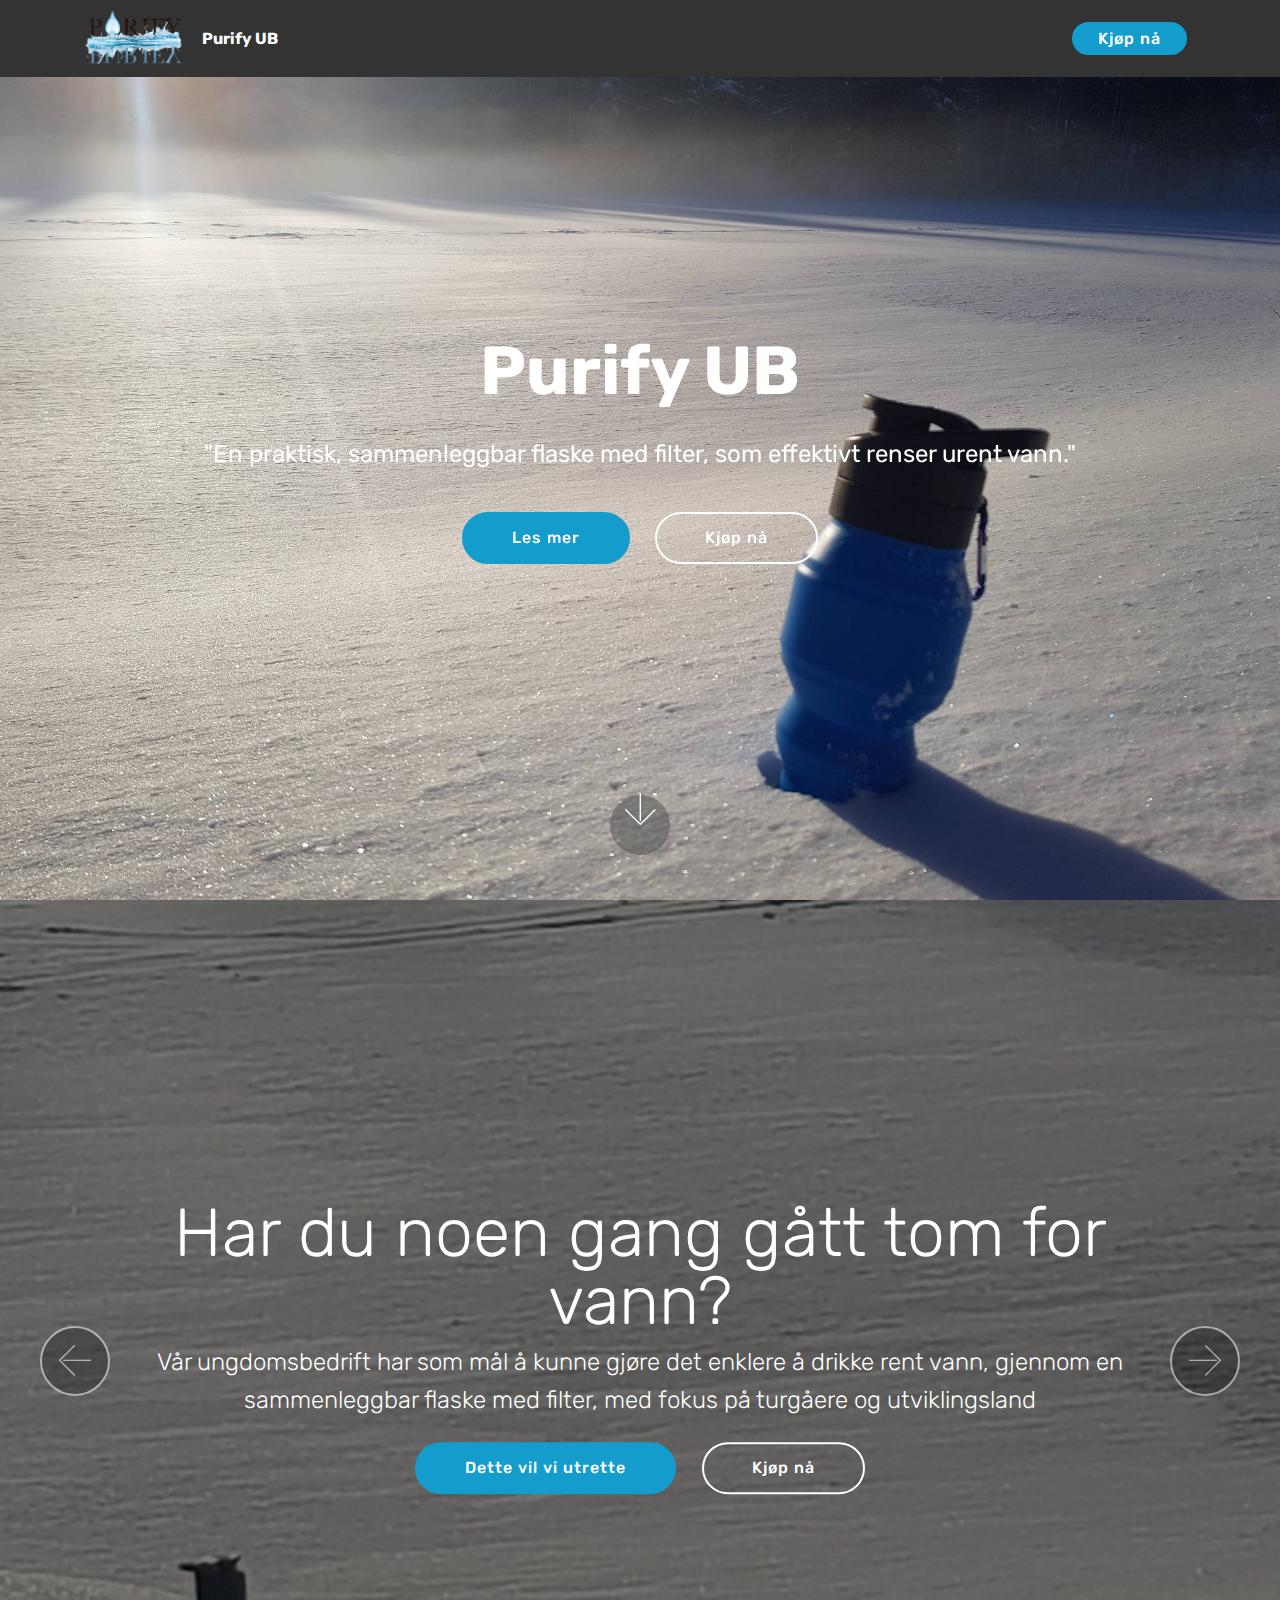
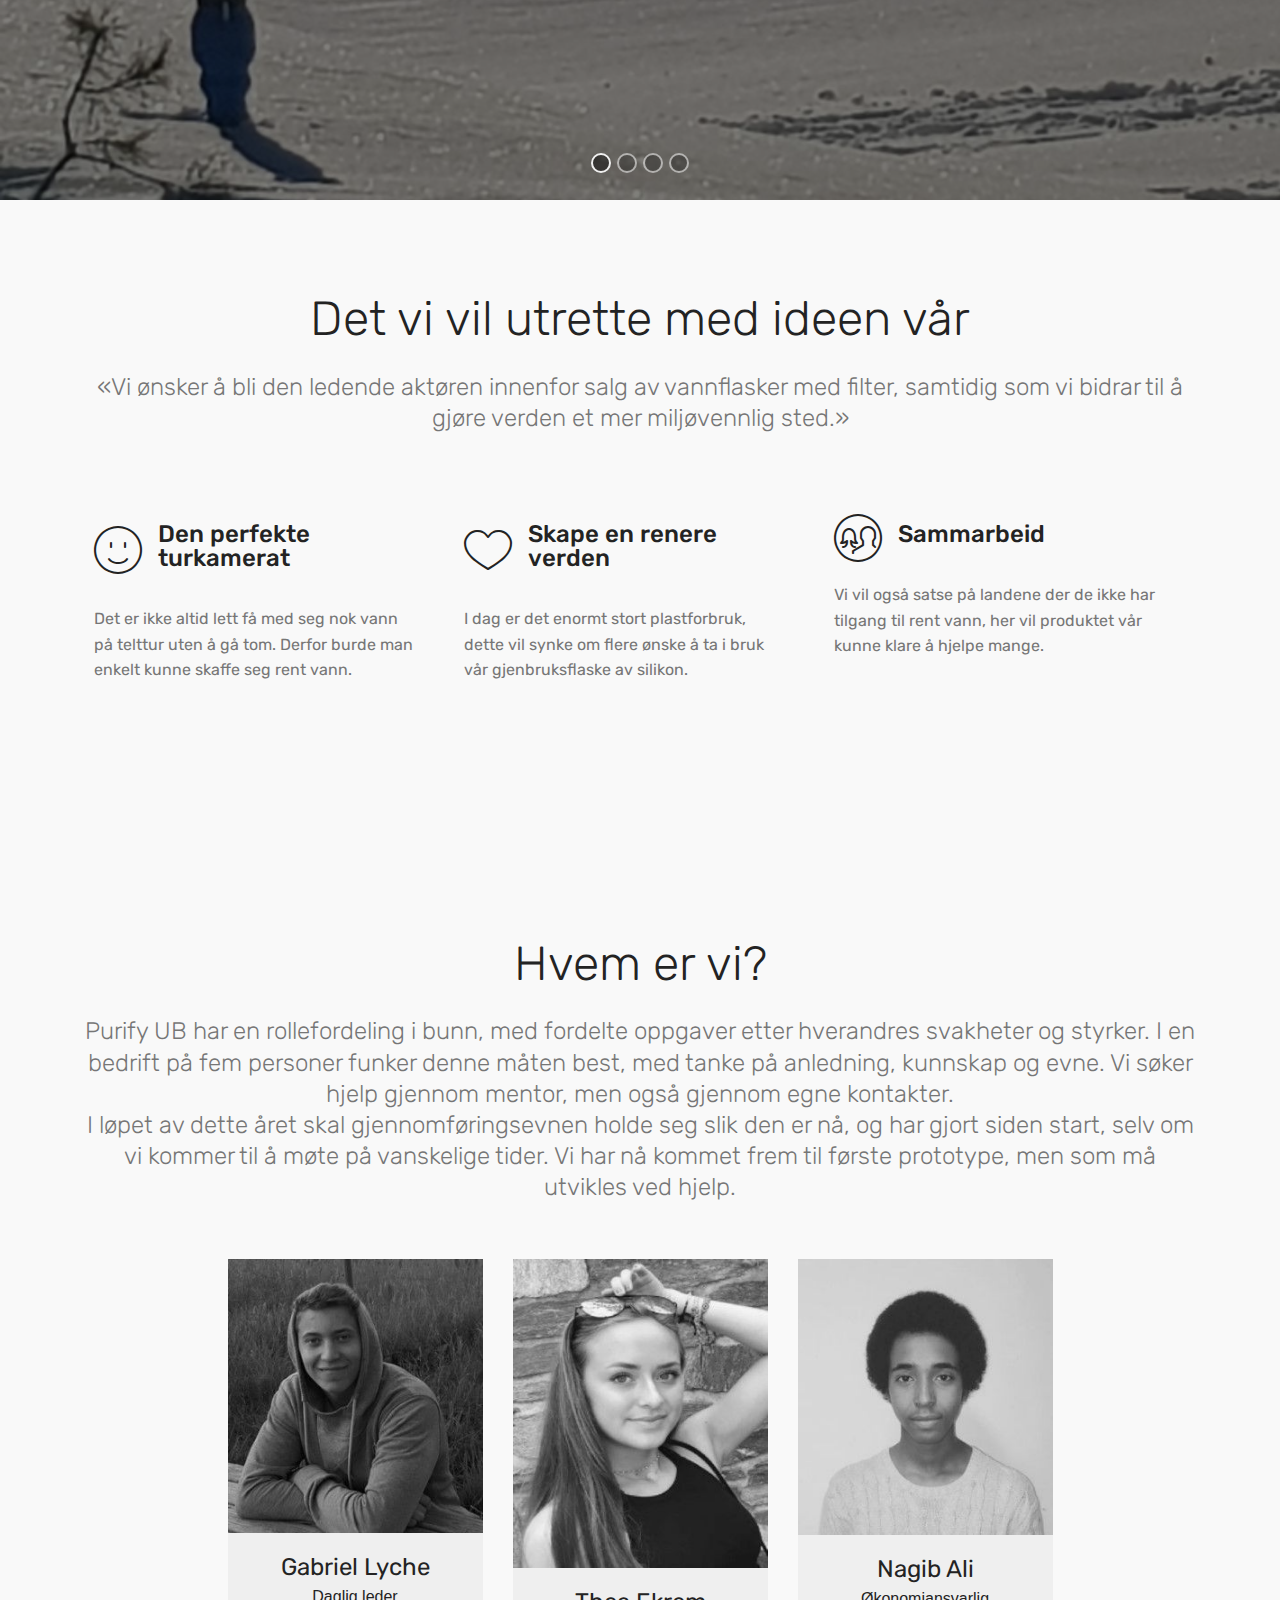
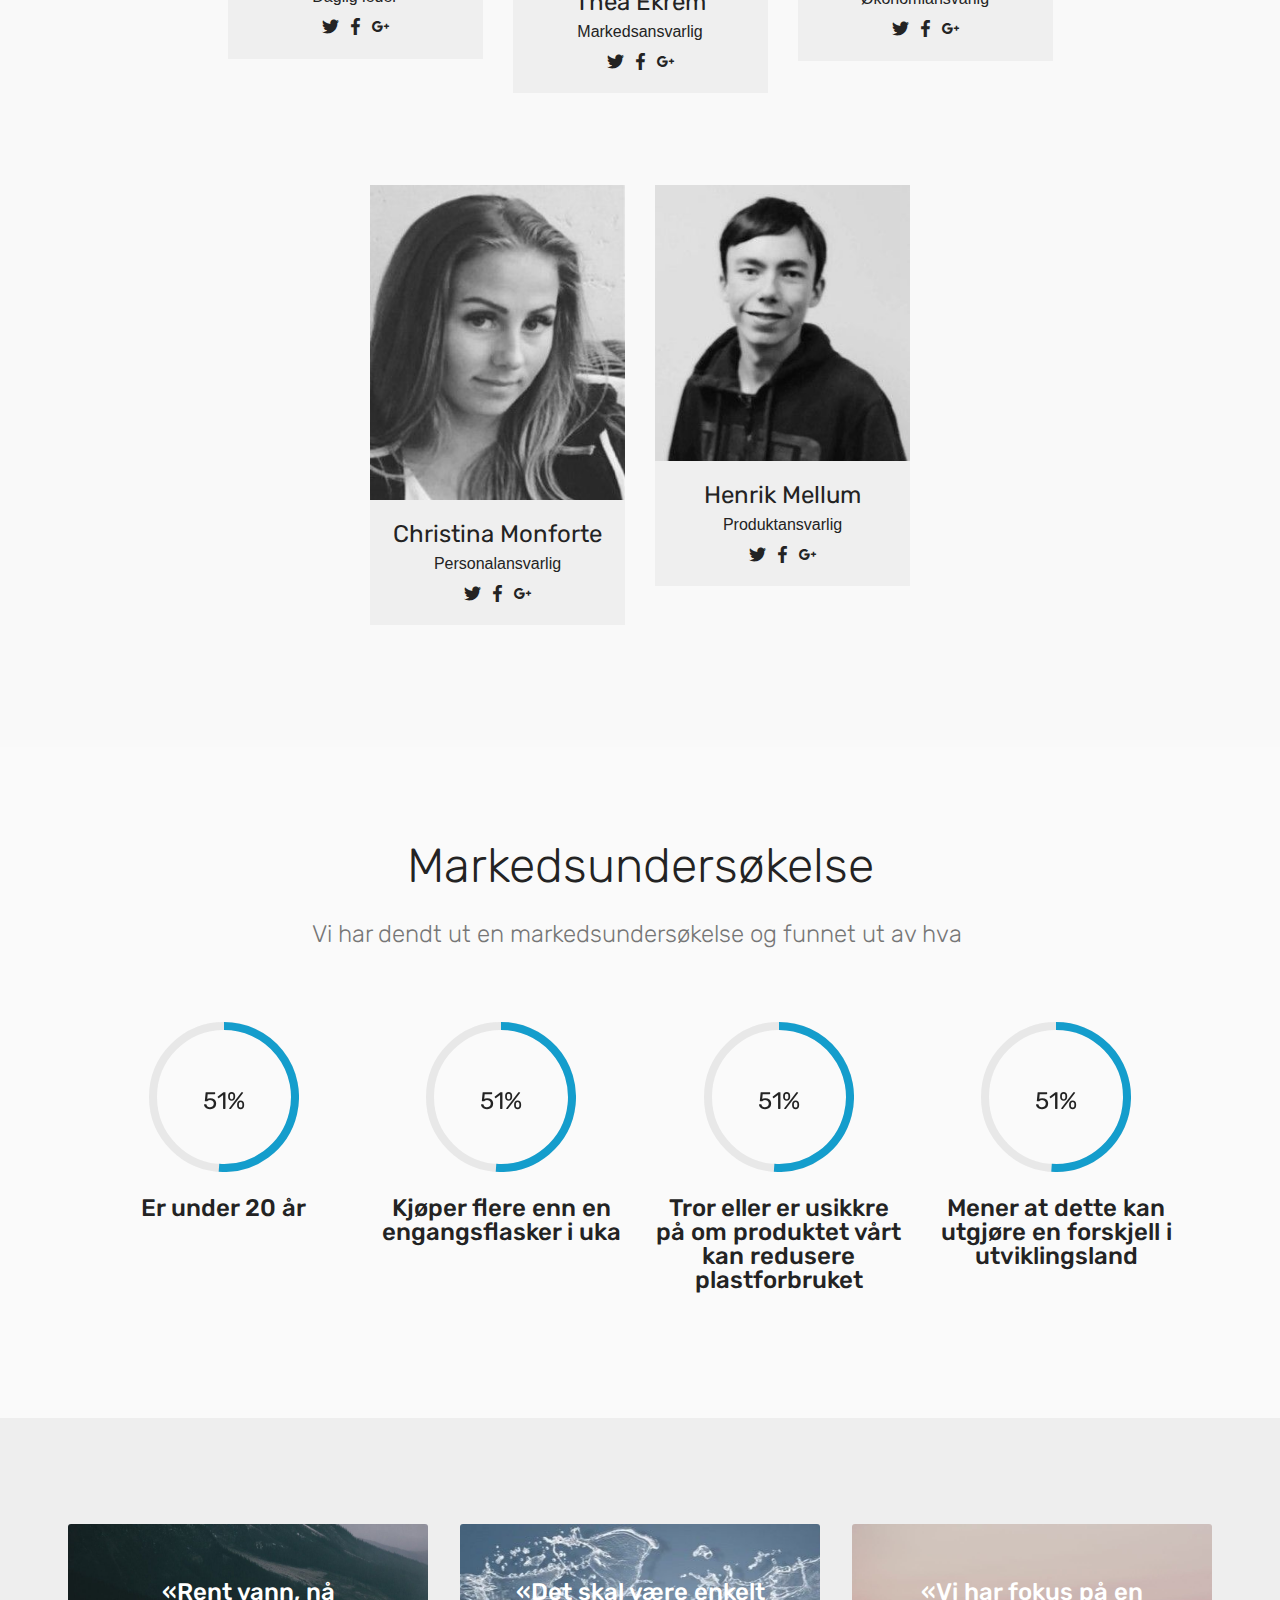
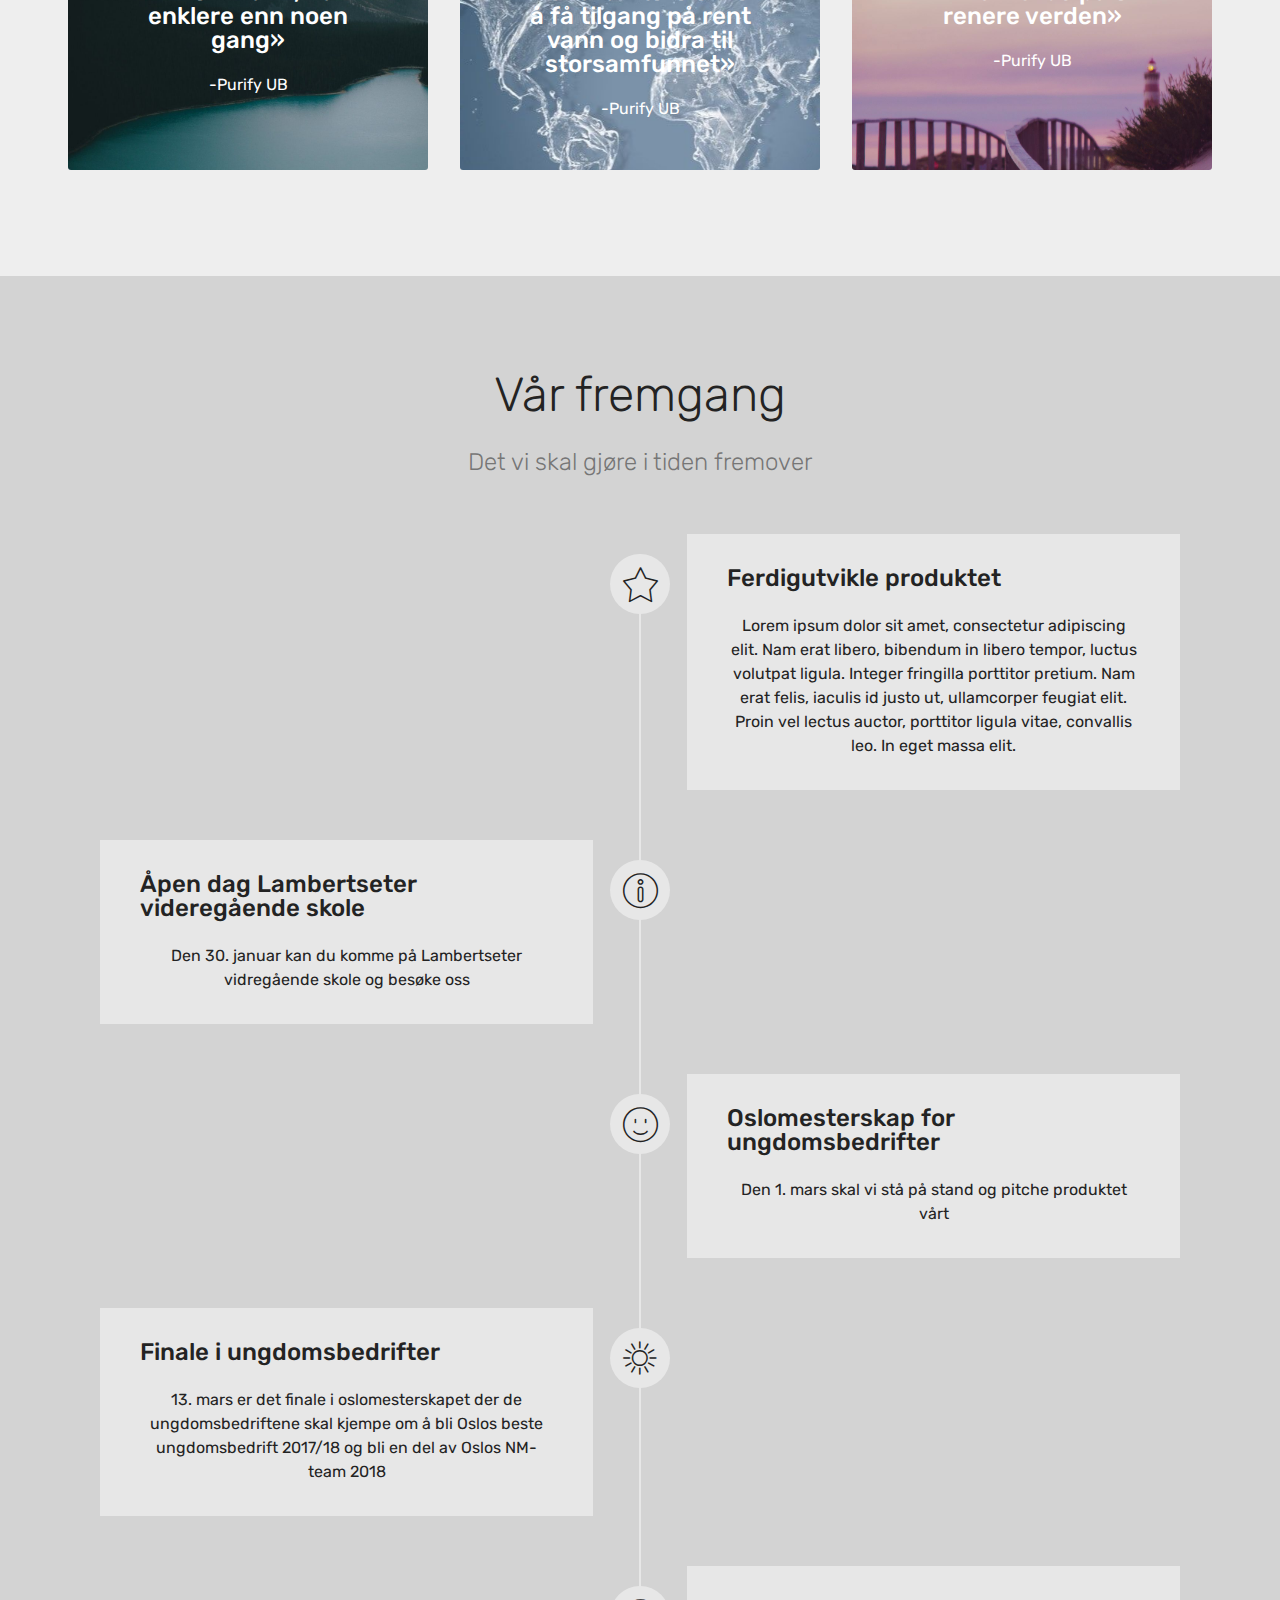
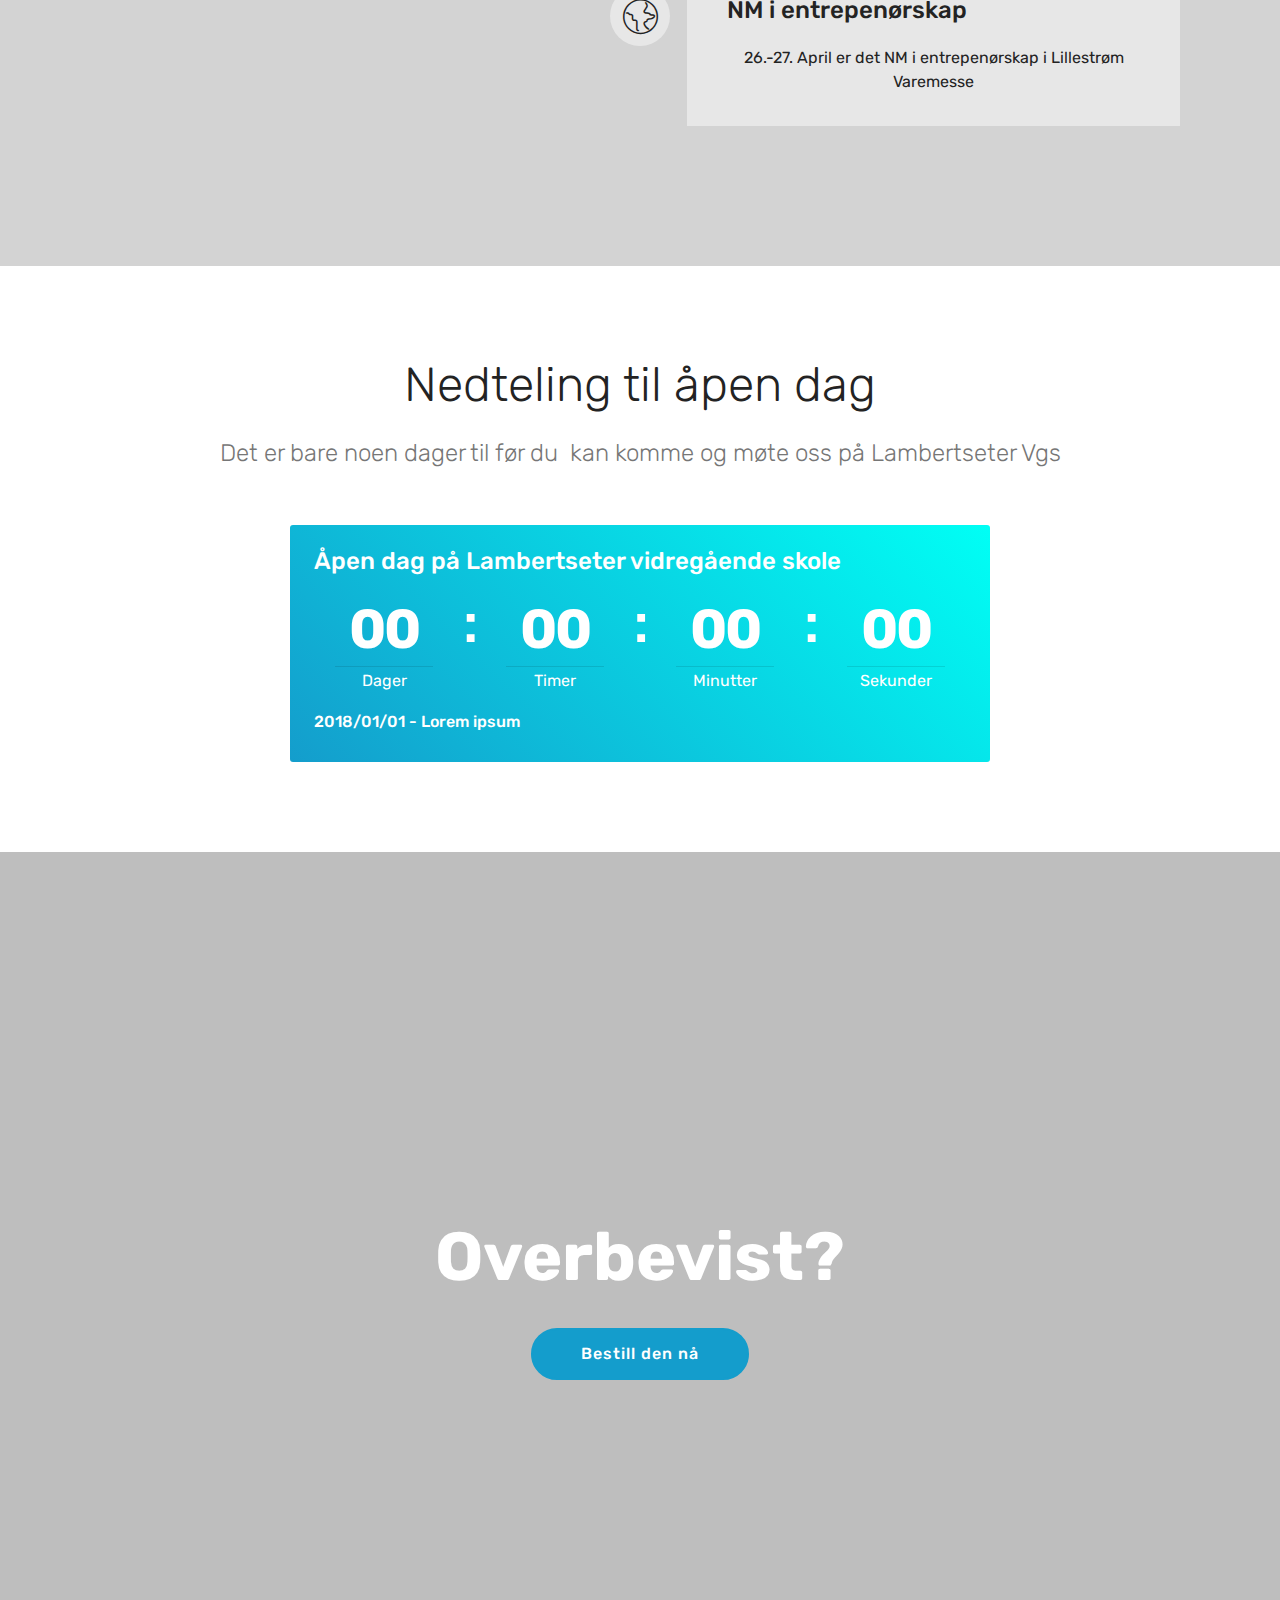
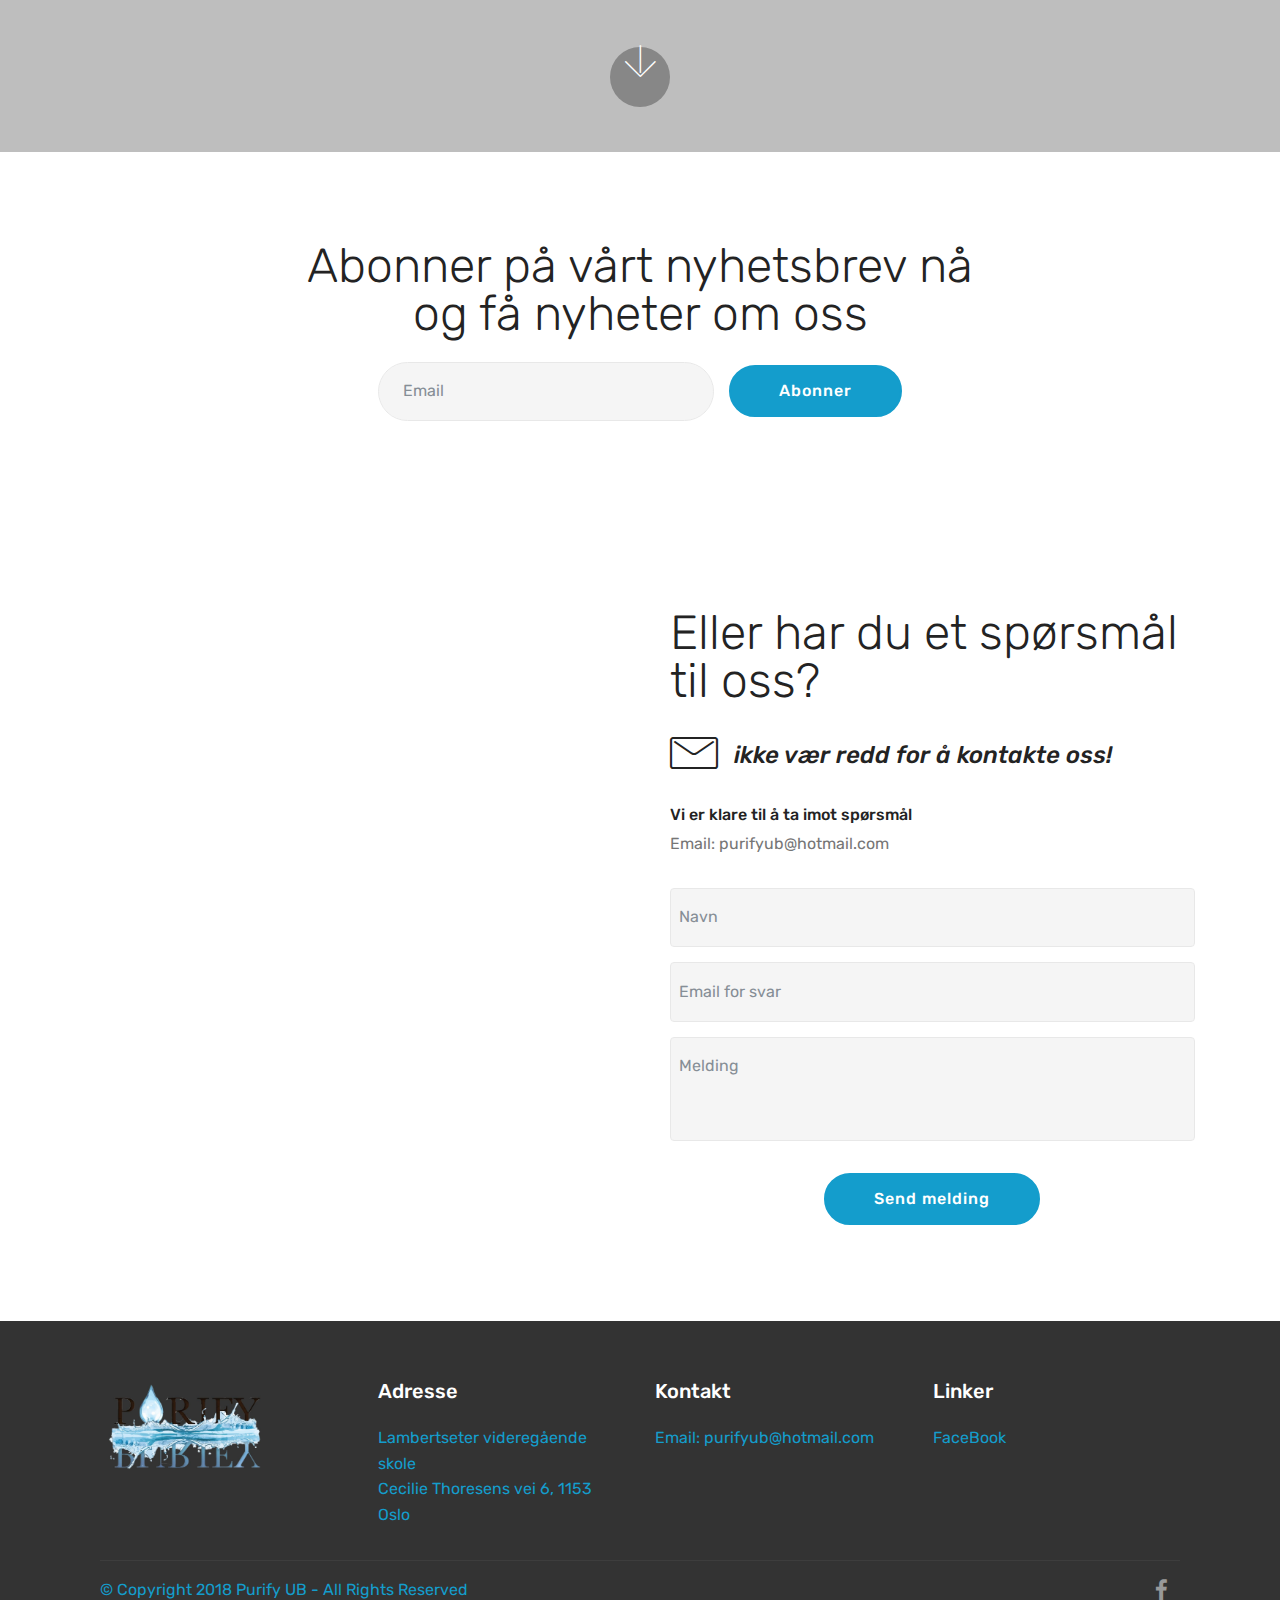
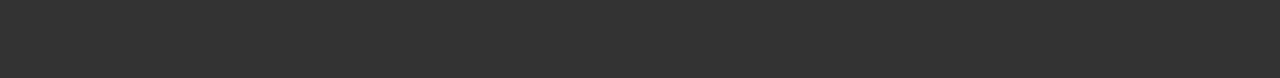
==== commit a86994b0: "create github pages" ====
--- a/index.html
+++ b/index.html
@@ -54,7 +54,7 @@
     </nav>
 </section>
 
-<section class="engine"><a href="https://mobirise.co/d">free web page software</a></section><section class="cid-qGa3XYjNnd mbr-fullscreen mbr-parallax-background" id="header2-i">
+<section class="engine"><a href="https://mobirise.co/o">bootstrap buttons</a></section><section class="cid-qGa3XYjNnd mbr-fullscreen mbr-parallax-background" id="header2-i">
 
     
 
@@ -148,7 +148,7 @@
             </div>
             <div class="media-container-row image-row">
                 <div class="mbr-figure" style="width: 64%;">
-                    <img src="assets/images/20180121-122310-4032x3024.jpg" alt="Mobirise" title="">
+                    <img src="assets/images/20180121-122306-4032x3024.jpg" alt="" title="Flaske">
                 </div>
             </div>
         </div>
@@ -618,7 +618,7 @@
         <div class="row py-2 justify-content-center">
             <div class="col-12 col-lg-6  col-md-8 " data-form-type="formoid">
                 <div data-form-alert="" hidden="">Takk for at du er innteresert</div>
-                <form class="mbr-form" action="https://mobirise.com/" method="post" data-form-title="Mobirise Form"><input type="hidden" data-form-email="true" value="mqTP6Pcon4iFkQCLhurnsHNCZEPu25bhpIz82O/qyWXQKakr9aHxq7m4cWi6WjEUVHAAokK7ZBs1K5WL+n9zLr4T1rE5AFHrRTyMDMCXJ89/P2bFHXHoTYh3tqPseB04">
+                <form class="mbr-form" action="https://mobirise.com/" method="post" data-form-title="Mobirise Form"><input type="hidden" data-form-email="true" value="C0gs7NYT+jhir0099STBfE1Q4syHFWErPlx0UPWS21QfTsYCtaZlNPDc28rUDgGVwQ9CKVowjdNcSpmnmKGoQhe5mBQUfc7UsXaQgkdL8H34Zc4Hml2XKGCMtncyFgqh">
                     <div class="mbr-subscribe input-group">
                         <input class="form-control" type="email" name="email" placeholder="Email" data-form-field="Email" required="" id="email-form3-p">
                         <span class="input-group-btn"><button href="" type="submit" class="btn btn-primary display-4">Abonner</button></span>
@@ -656,7 +656,7 @@
                 </div>
                 <div data-form-type="formoid">
                     <div data-form-alert="" hidden="">Takk for at du sender oss tilbakemelding!</div>
-                    <form class="block mbr-form" action="https://mobirise.com/" method="post" data-form-title="Mobirise Form"><input type="hidden" data-form-email="true" value="Zw96q3glcDn2oJpmA7kq4ewOIU3LF0oSbqbK1oETiw/5H/DakJ6AhD2rm45wGbgCbzEpQ45XnjIJVq3rqJao2h+dnWNhp0H6jPP0GFlYF5K0R9g0W1NzTnAfDnWTUhkV">
+                    <form class="block mbr-form" action="https://mobirise.com/" method="post" data-form-title="Mobirise Form"><input type="hidden" data-form-email="true" value="32n/qe4DSneDA21t5V7+TVuTHo403Jnw/682IkZSAx0XflbcH/faEhaRHYbTuySEcQhnOKeMheM/cd1yOWZYNJ7BtthimMd1IPP9rSFLQcS1n1+CEXSLi1jYjueTb0mn">
                         <div class="row">
                             <div class="col-md-6 multi-horizontal" data-for="name">
                                 <input type="text" class="form-control input" name="name" data-form-field="Name" placeholder="Navn" required="" id="name-form4-q">
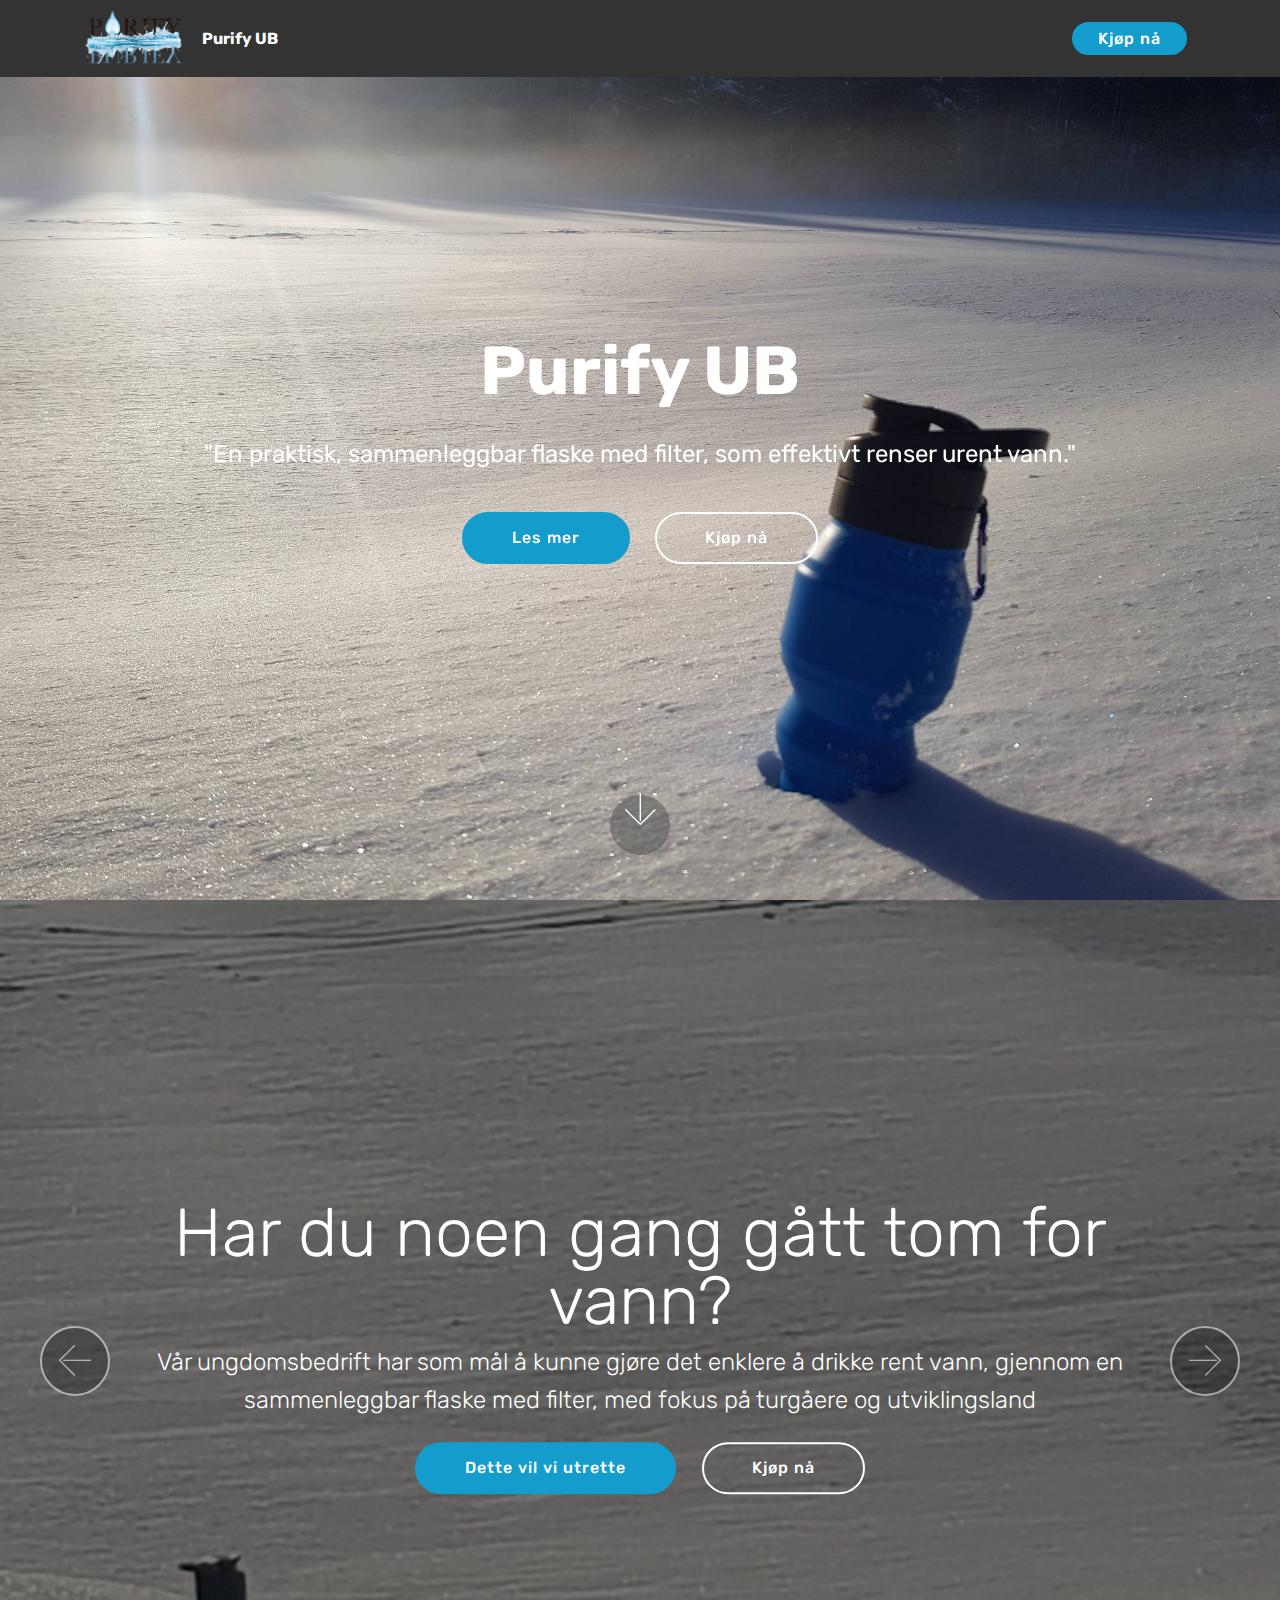
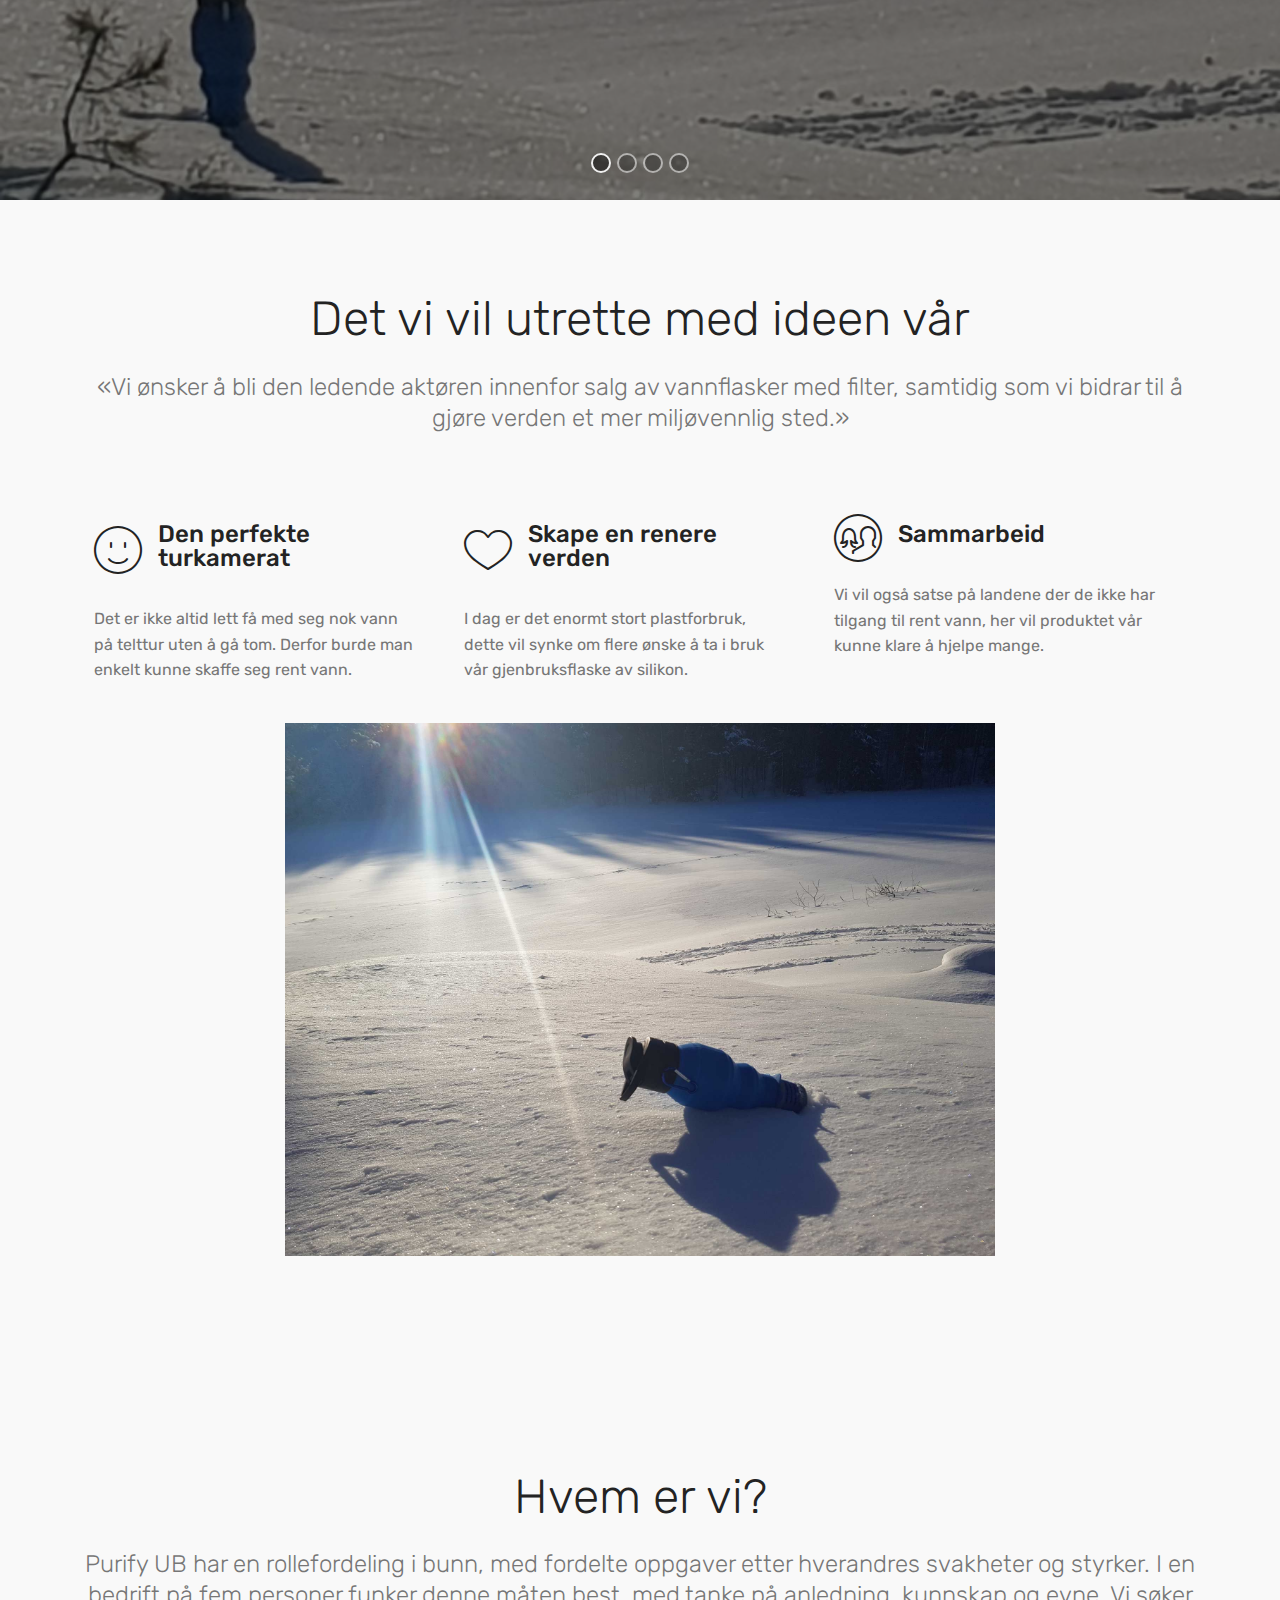
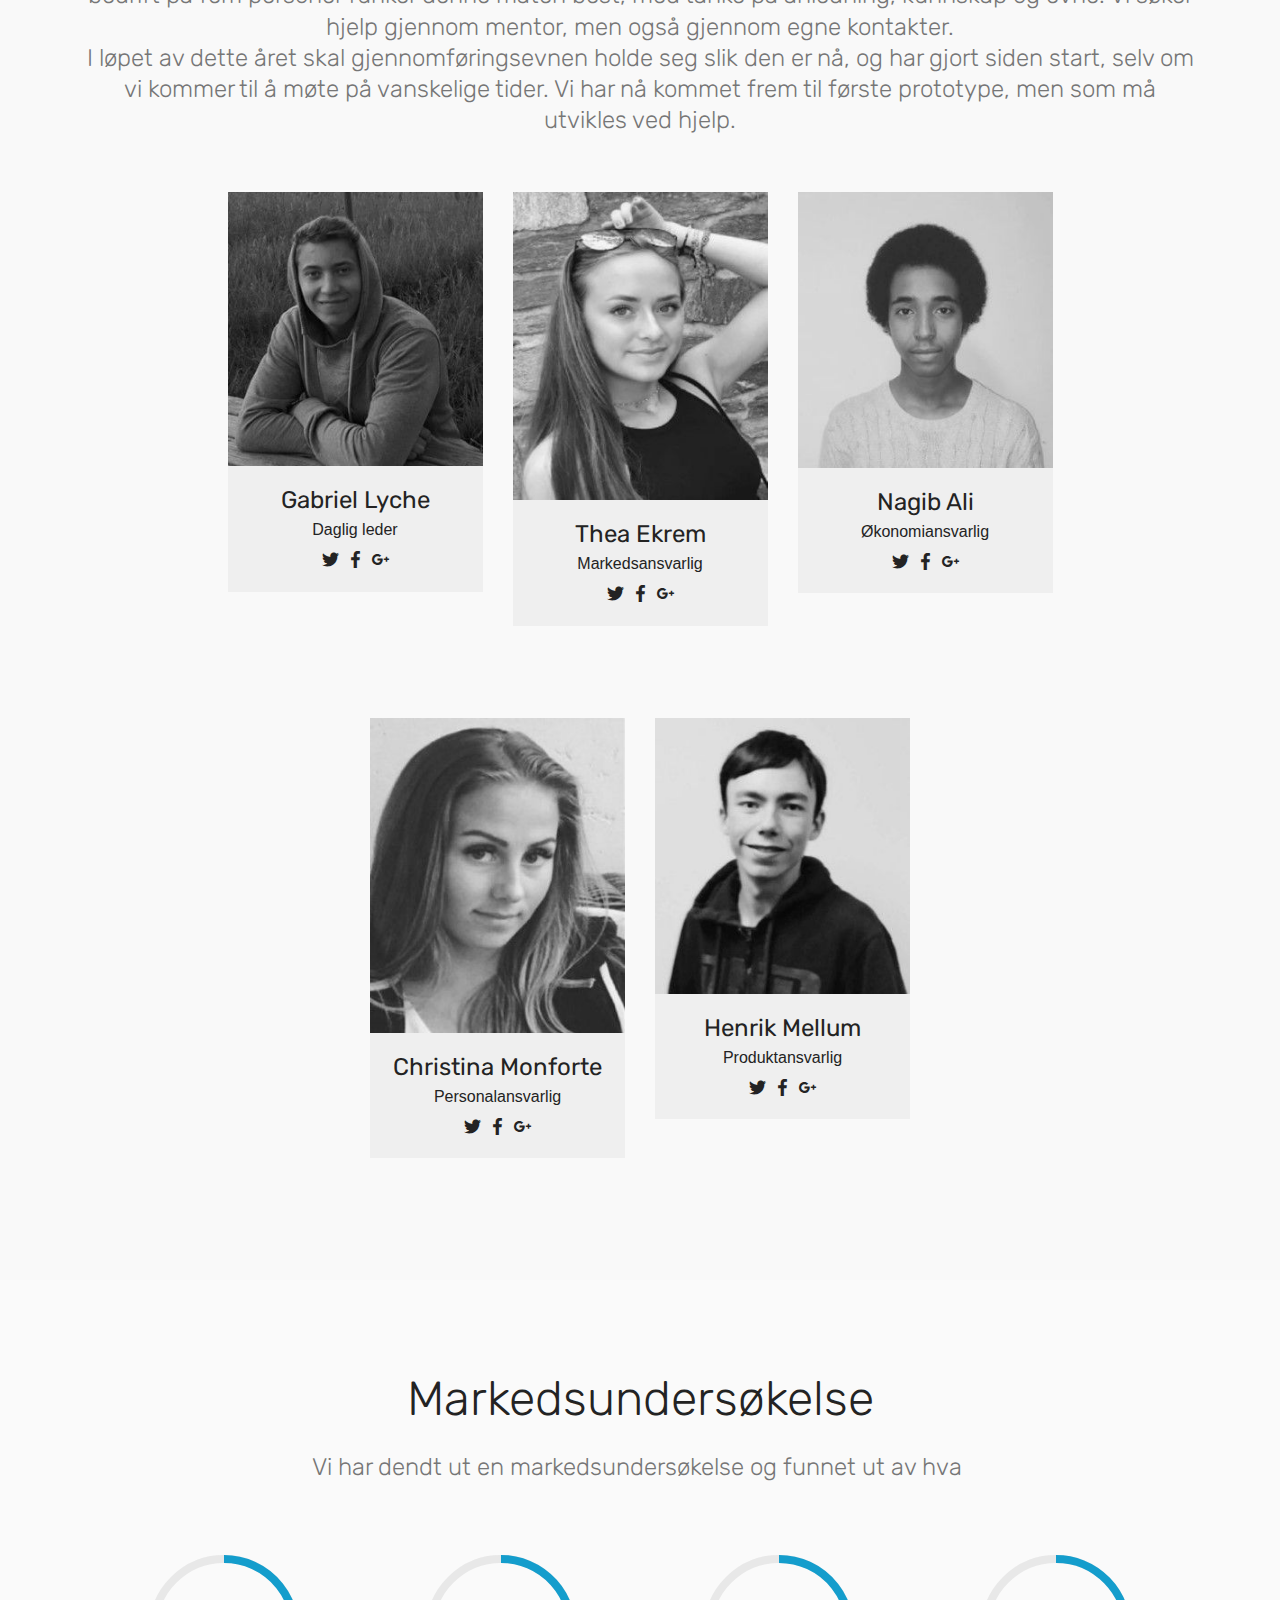
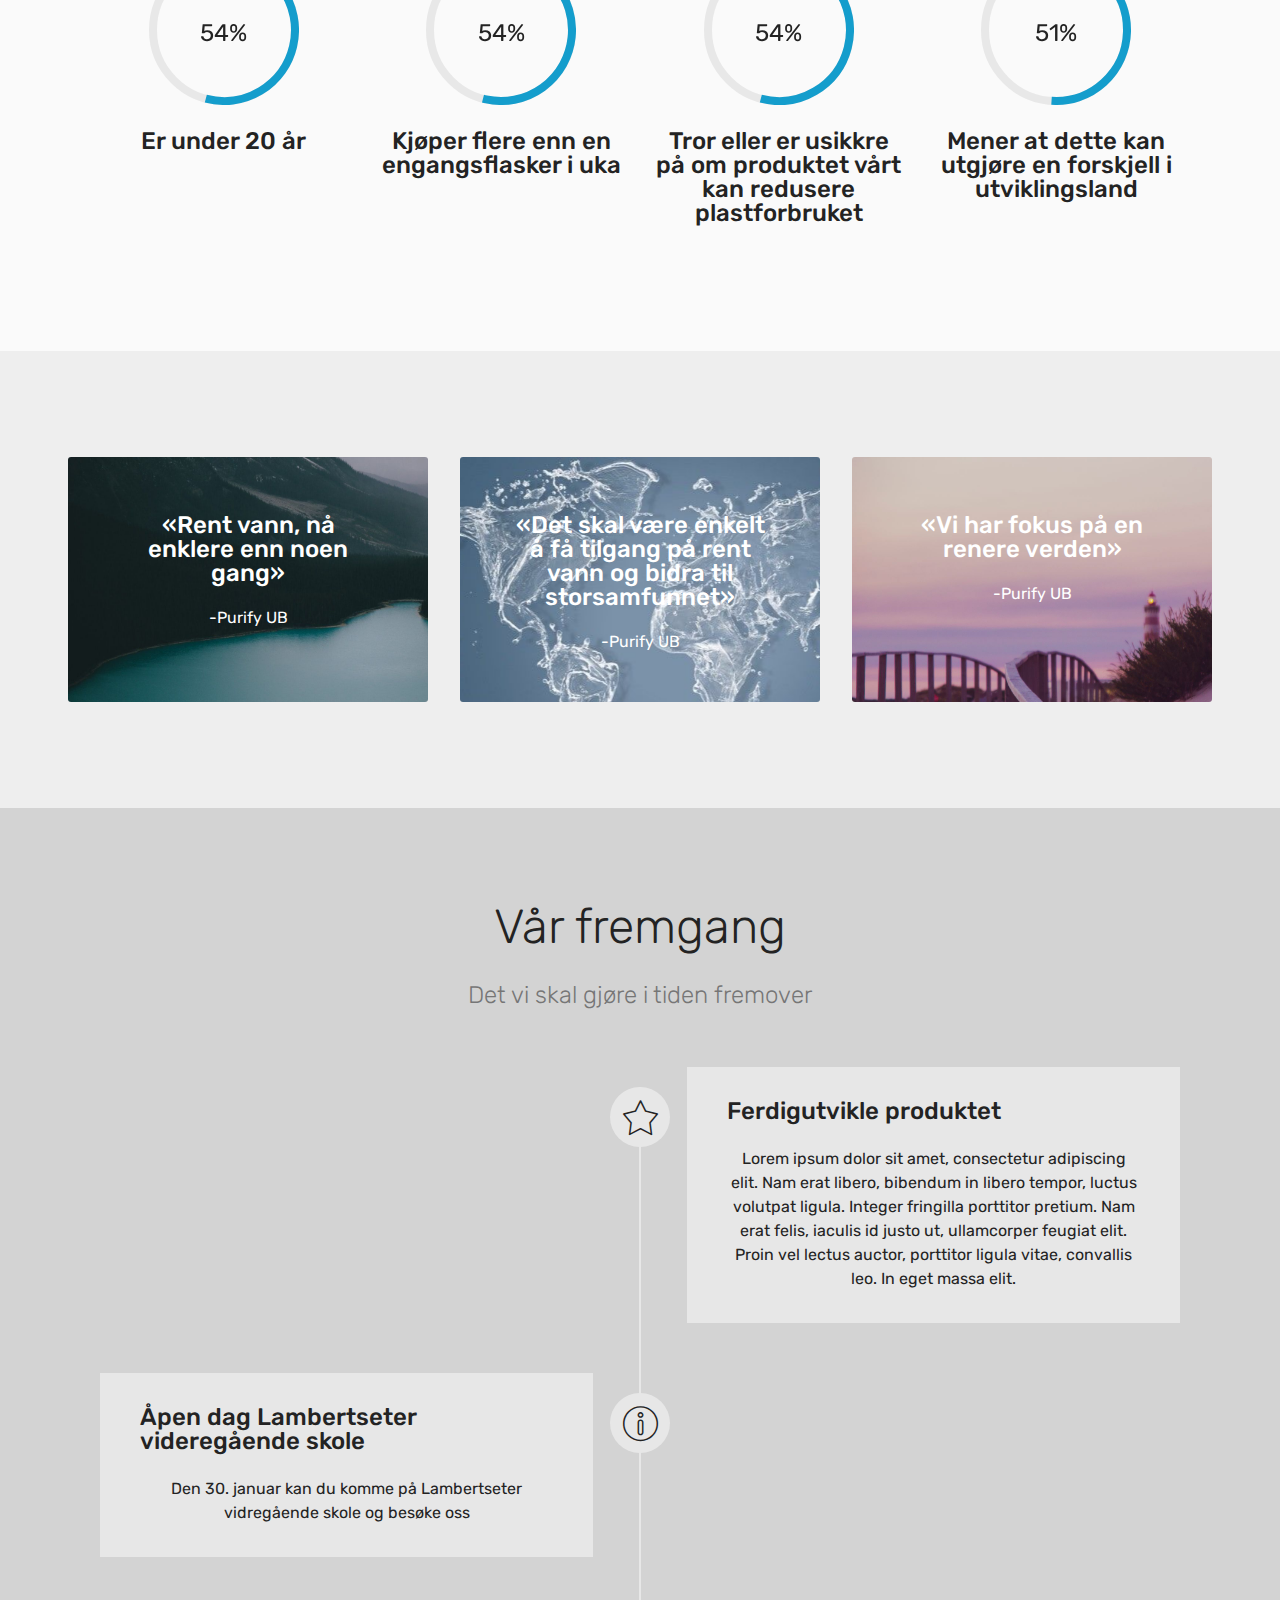
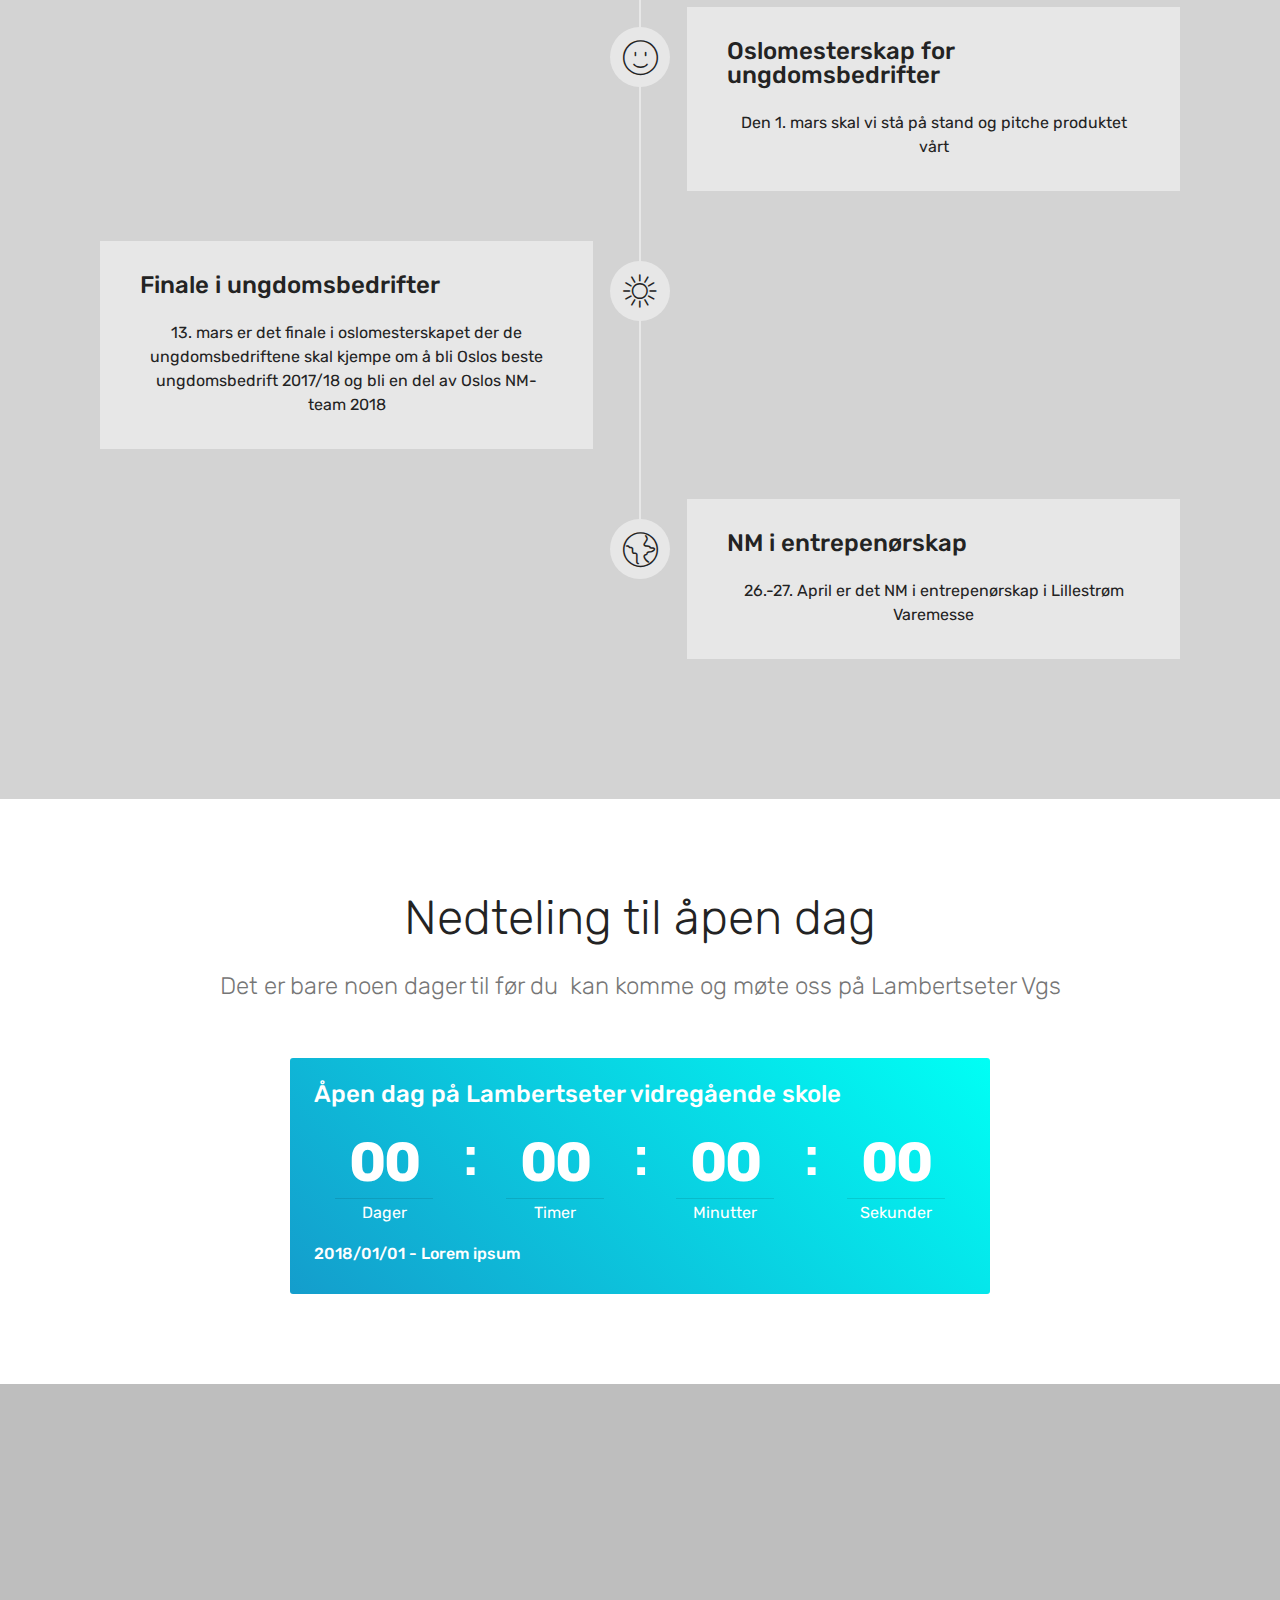
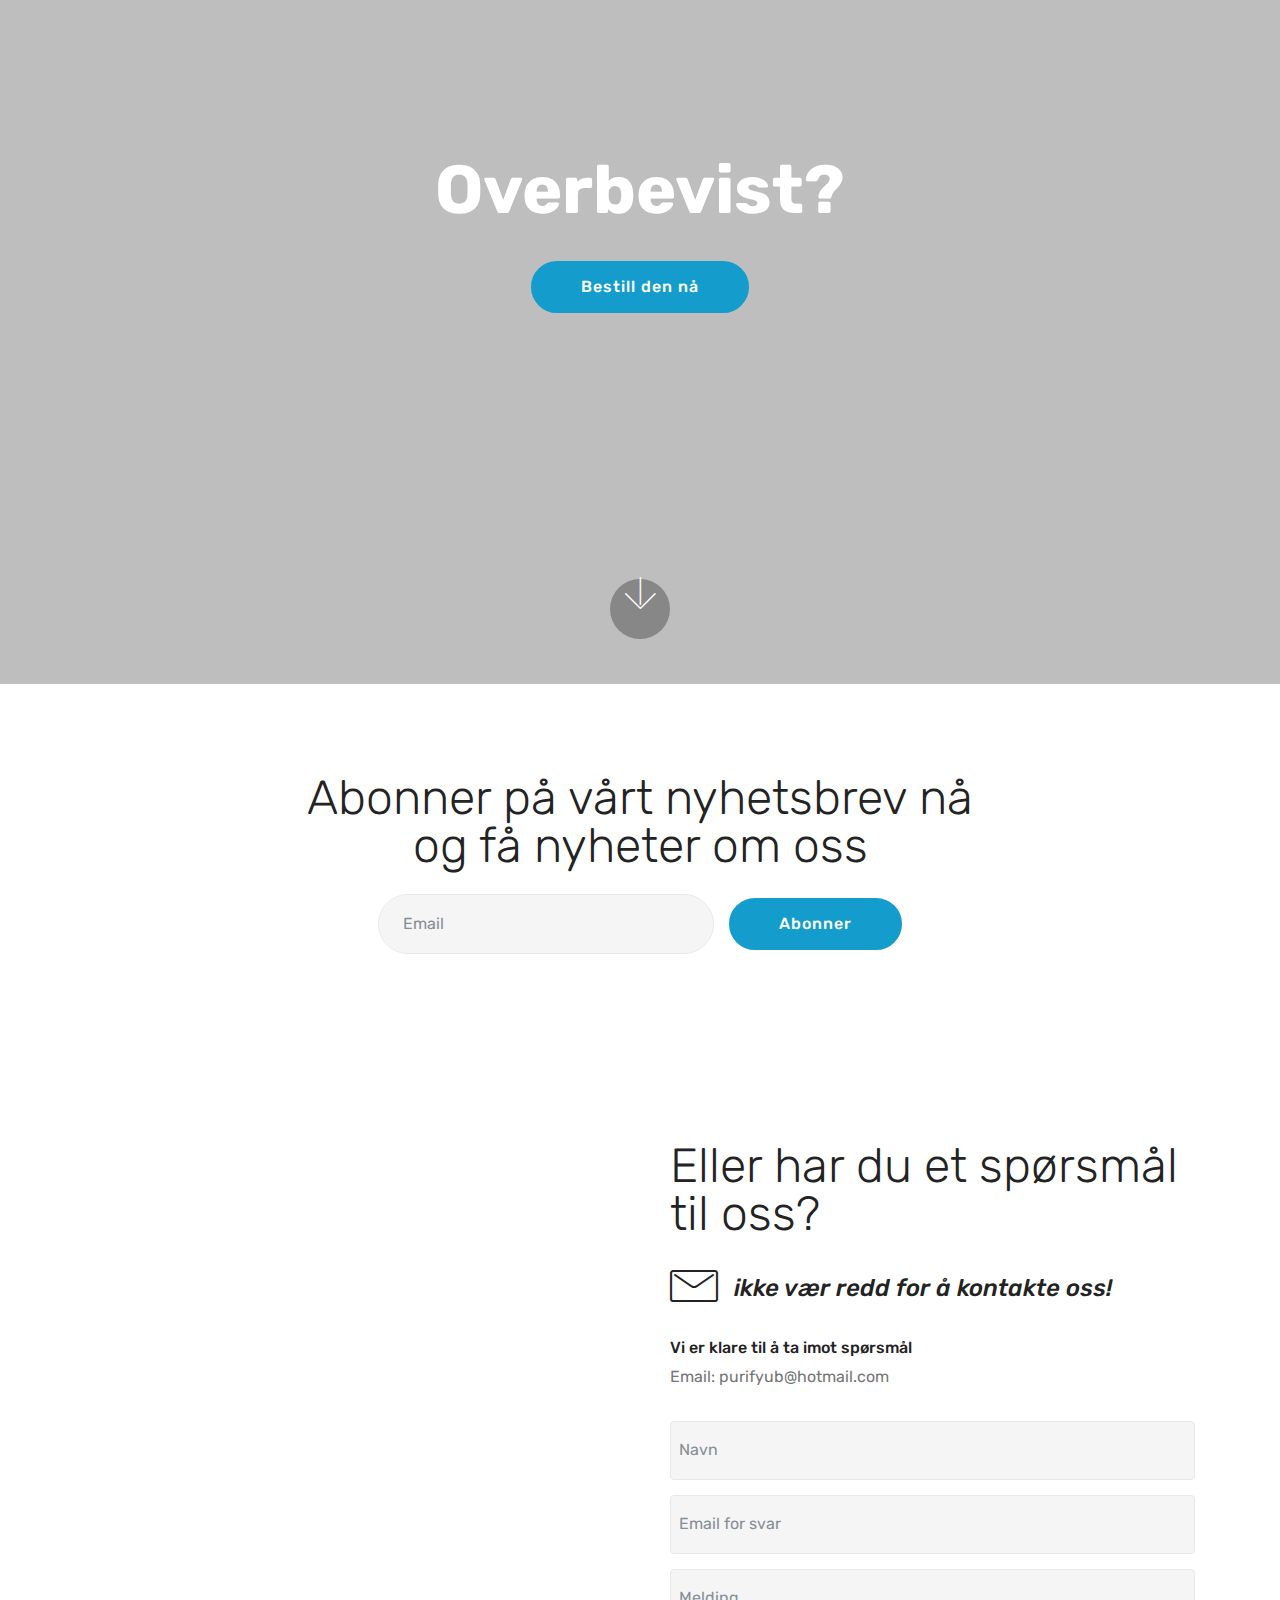
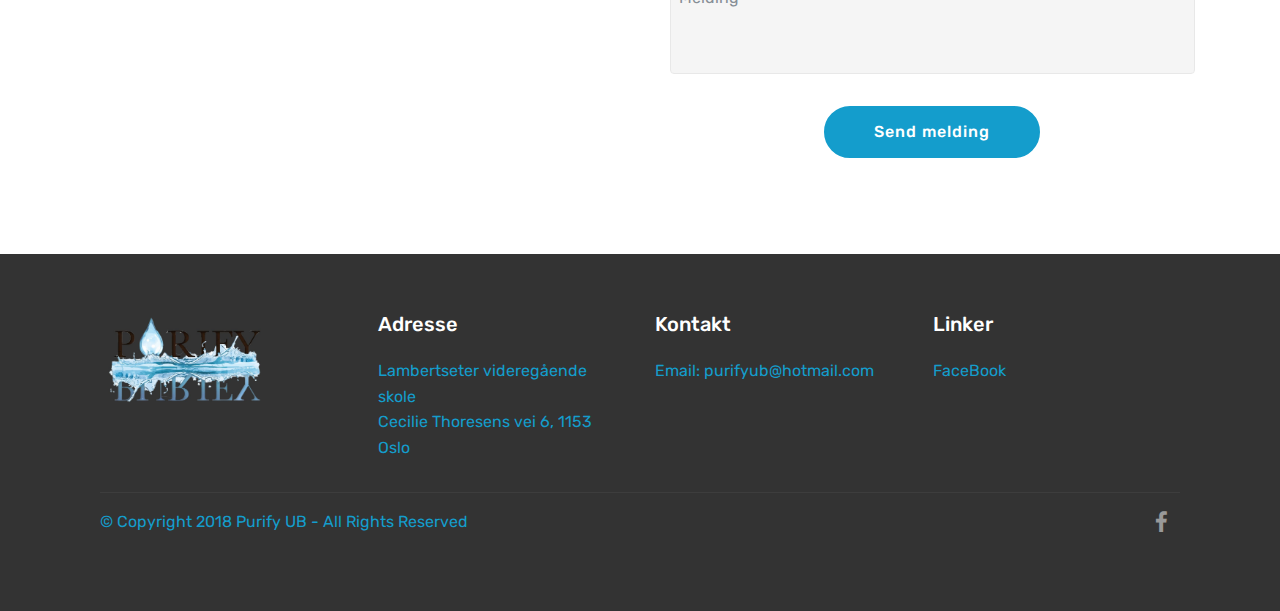
==== commit 5a6b697e: "create github pages" ====
--- a/index.html
+++ b/index.html
@@ -54,7 +54,7 @@
     </nav>
 </section>
 
-<section class="engine"><a href="https://mobirise.co/o">bootstrap buttons</a></section><section class="cid-qGa3XYjNnd mbr-fullscreen mbr-parallax-background" id="header2-i">
+<section class="engine"><a href="https://mobirise.co/m">bootstrap table</a></section><section class="cid-qGa3XYjNnd mbr-fullscreen mbr-parallax-background" id="header2-i">
 
     
 
@@ -148,7 +148,7 @@
             </div>
             <div class="media-container-row image-row">
                 <div class="mbr-figure" style="width: 64%;">
-                    <img src="assets/images/20180121-122306-4032x3024.jpg" alt="" title="Flaske">
+                    <img src="assets/images/20180121122310kopi-2016x1512.jpg" alt="" title="Flaske">
                 </div>
             </div>
         </div>
@@ -618,7 +618,7 @@
         <div class="row py-2 justify-content-center">
             <div class="col-12 col-lg-6  col-md-8 " data-form-type="formoid">
                 <div data-form-alert="" hidden="">Takk for at du er innteresert</div>
-                <form class="mbr-form" action="https://mobirise.com/" method="post" data-form-title="Mobirise Form"><input type="hidden" data-form-email="true" value="C0gs7NYT+jhir0099STBfE1Q4syHFWErPlx0UPWS21QfTsYCtaZlNPDc28rUDgGVwQ9CKVowjdNcSpmnmKGoQhe5mBQUfc7UsXaQgkdL8H34Zc4Hml2XKGCMtncyFgqh">
+                <form class="mbr-form" action="https://mobirise.com/" method="post" data-form-title="Mobirise Form"><input type="hidden" data-form-email="true" value="kOWn90woNvXbFbDfS80URMvwHCDrEHecWWHG8dSp03gOF3XyAgGY07+wMiuNi+0dPTvENdrlOHlWh6PBfYQOmY7V9j9rUNMe/QxfV6P6HsES3D/1U/5nQ+++y52JWK1r">
                     <div class="mbr-subscribe input-group">
                         <input class="form-control" type="email" name="email" placeholder="Email" data-form-field="Email" required="" id="email-form3-p">
                         <span class="input-group-btn"><button href="" type="submit" class="btn btn-primary display-4">Abonner</button></span>
@@ -656,7 +656,7 @@
                 </div>
                 <div data-form-type="formoid">
                     <div data-form-alert="" hidden="">Takk for at du sender oss tilbakemelding!</div>
-                    <form class="block mbr-form" action="https://mobirise.com/" method="post" data-form-title="Mobirise Form"><input type="hidden" data-form-email="true" value="32n/qe4DSneDA21t5V7+TVuTHo403Jnw/682IkZSAx0XflbcH/faEhaRHYbTuySEcQhnOKeMheM/cd1yOWZYNJ7BtthimMd1IPP9rSFLQcS1n1+CEXSLi1jYjueTb0mn">
+                    <form class="block mbr-form" action="https://mobirise.com/" method="post" data-form-title="Mobirise Form"><input type="hidden" data-form-email="true" value="ekKSXoQE9bmA4T1DZa0QFQFqD78pZmsWUmFFXpLsWQNwOiBVDWjFiccbXmT7ggJ6QCKzMHhUc/ONNEhLuGxw83X01itMExgzVaO/HfdNqm0lZcxMI3cRa/MzwEP2/pk9">
                         <div class="row">
                             <div class="col-md-6 multi-horizontal" data-for="name">
                                 <input type="text" class="form-control input" name="name" data-form-field="Name" placeholder="Navn" required="" id="name-form4-q">
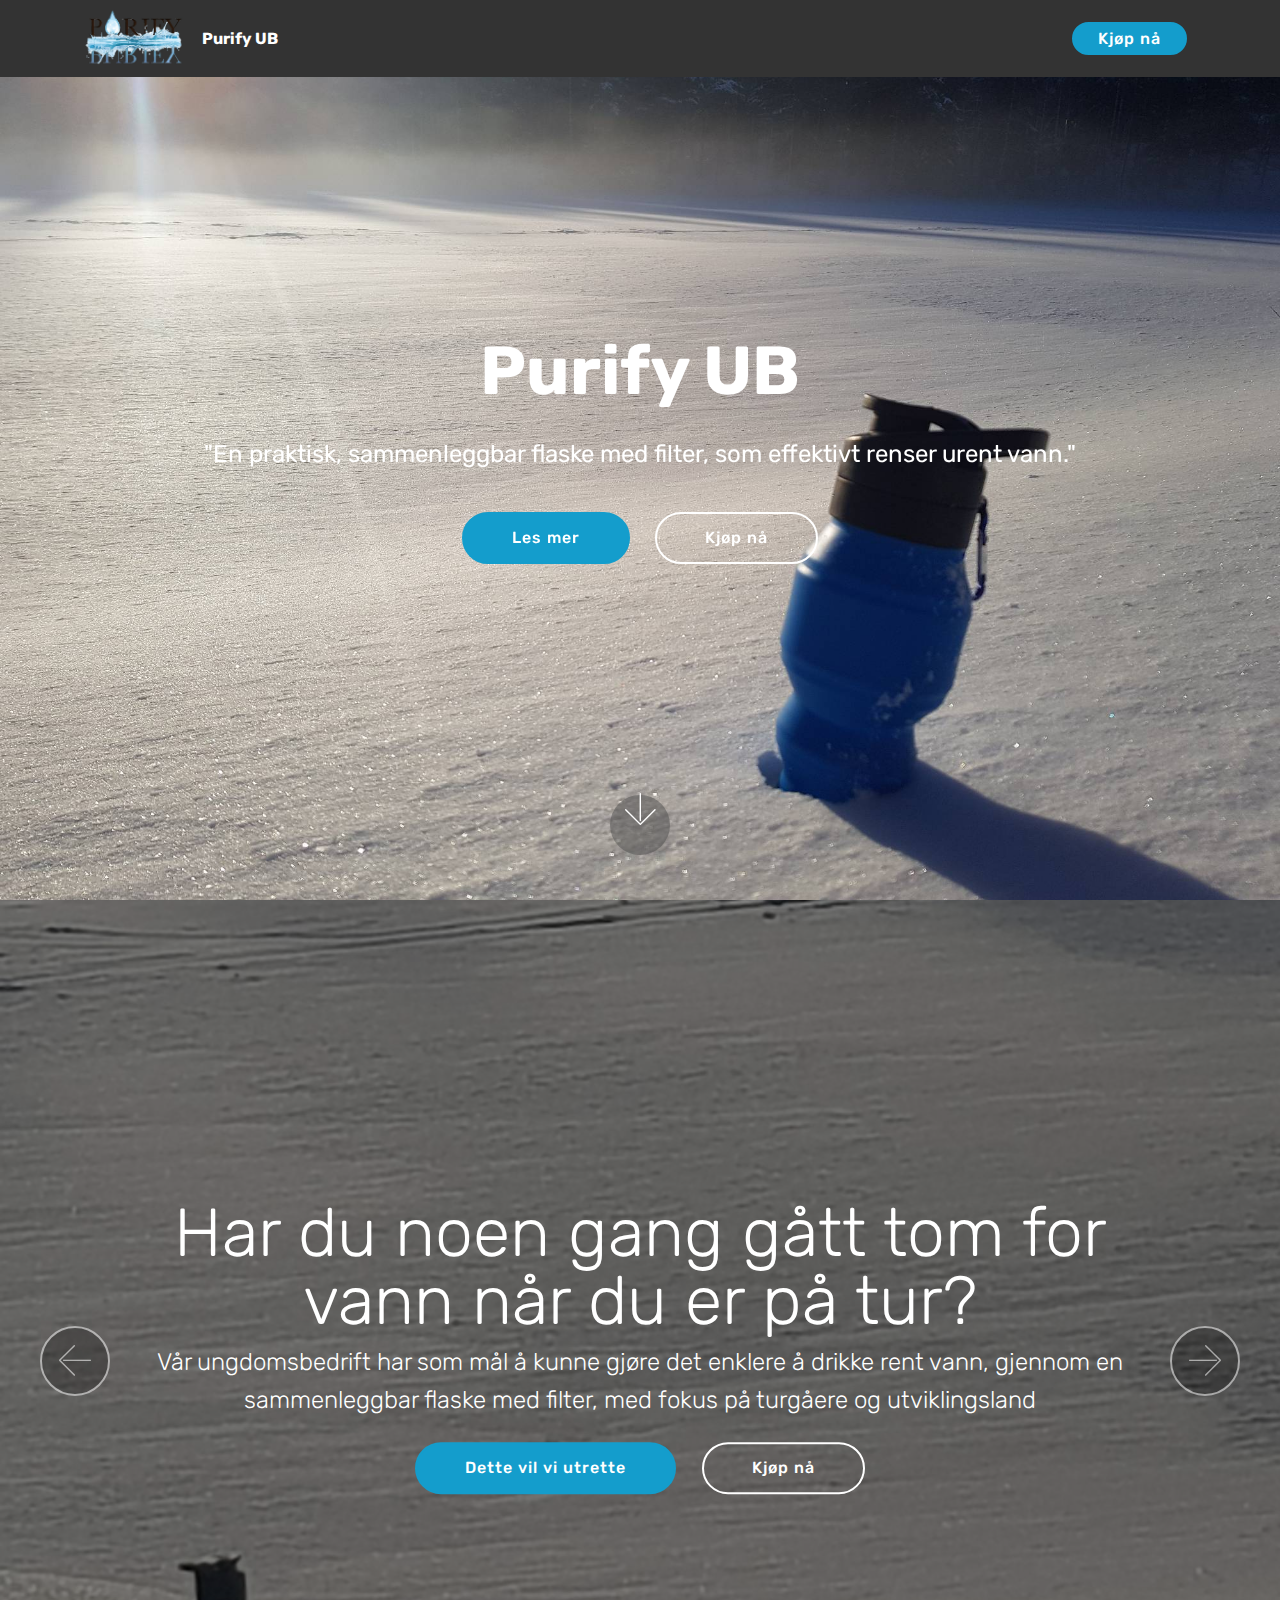
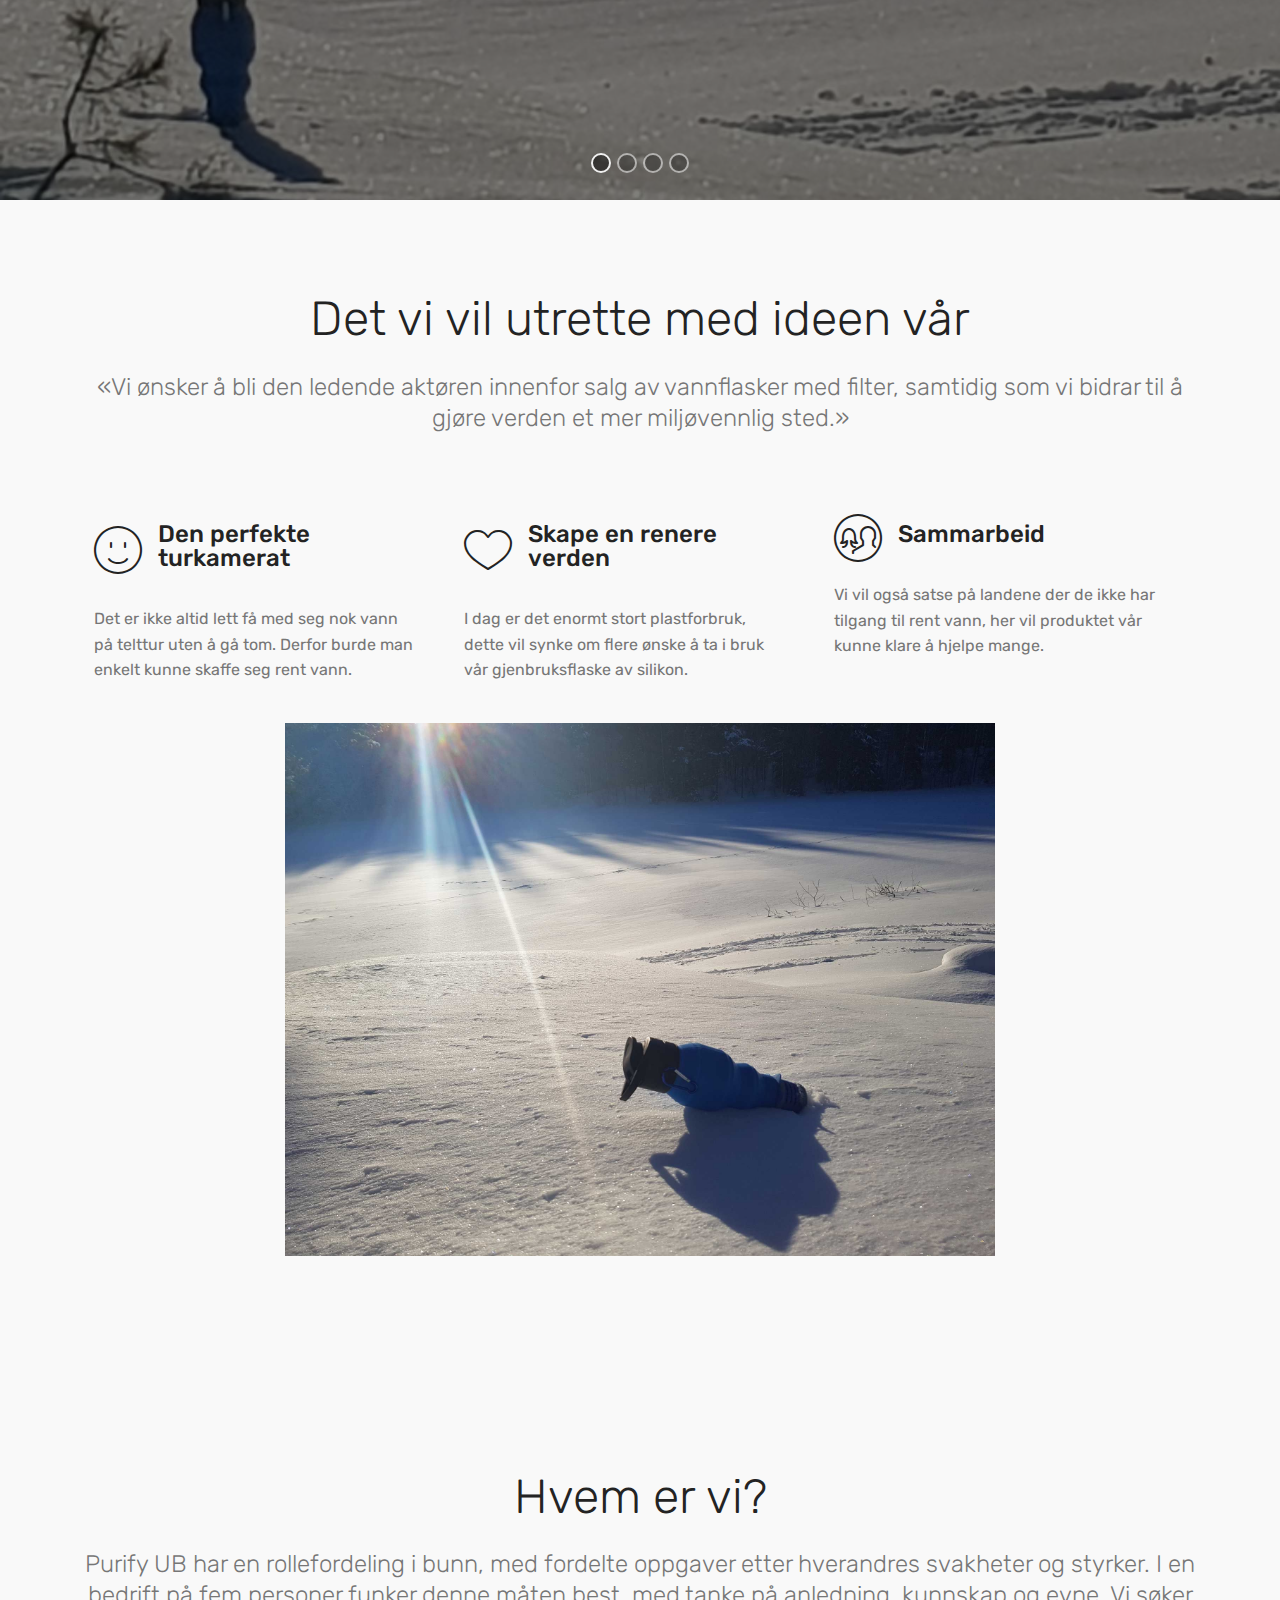
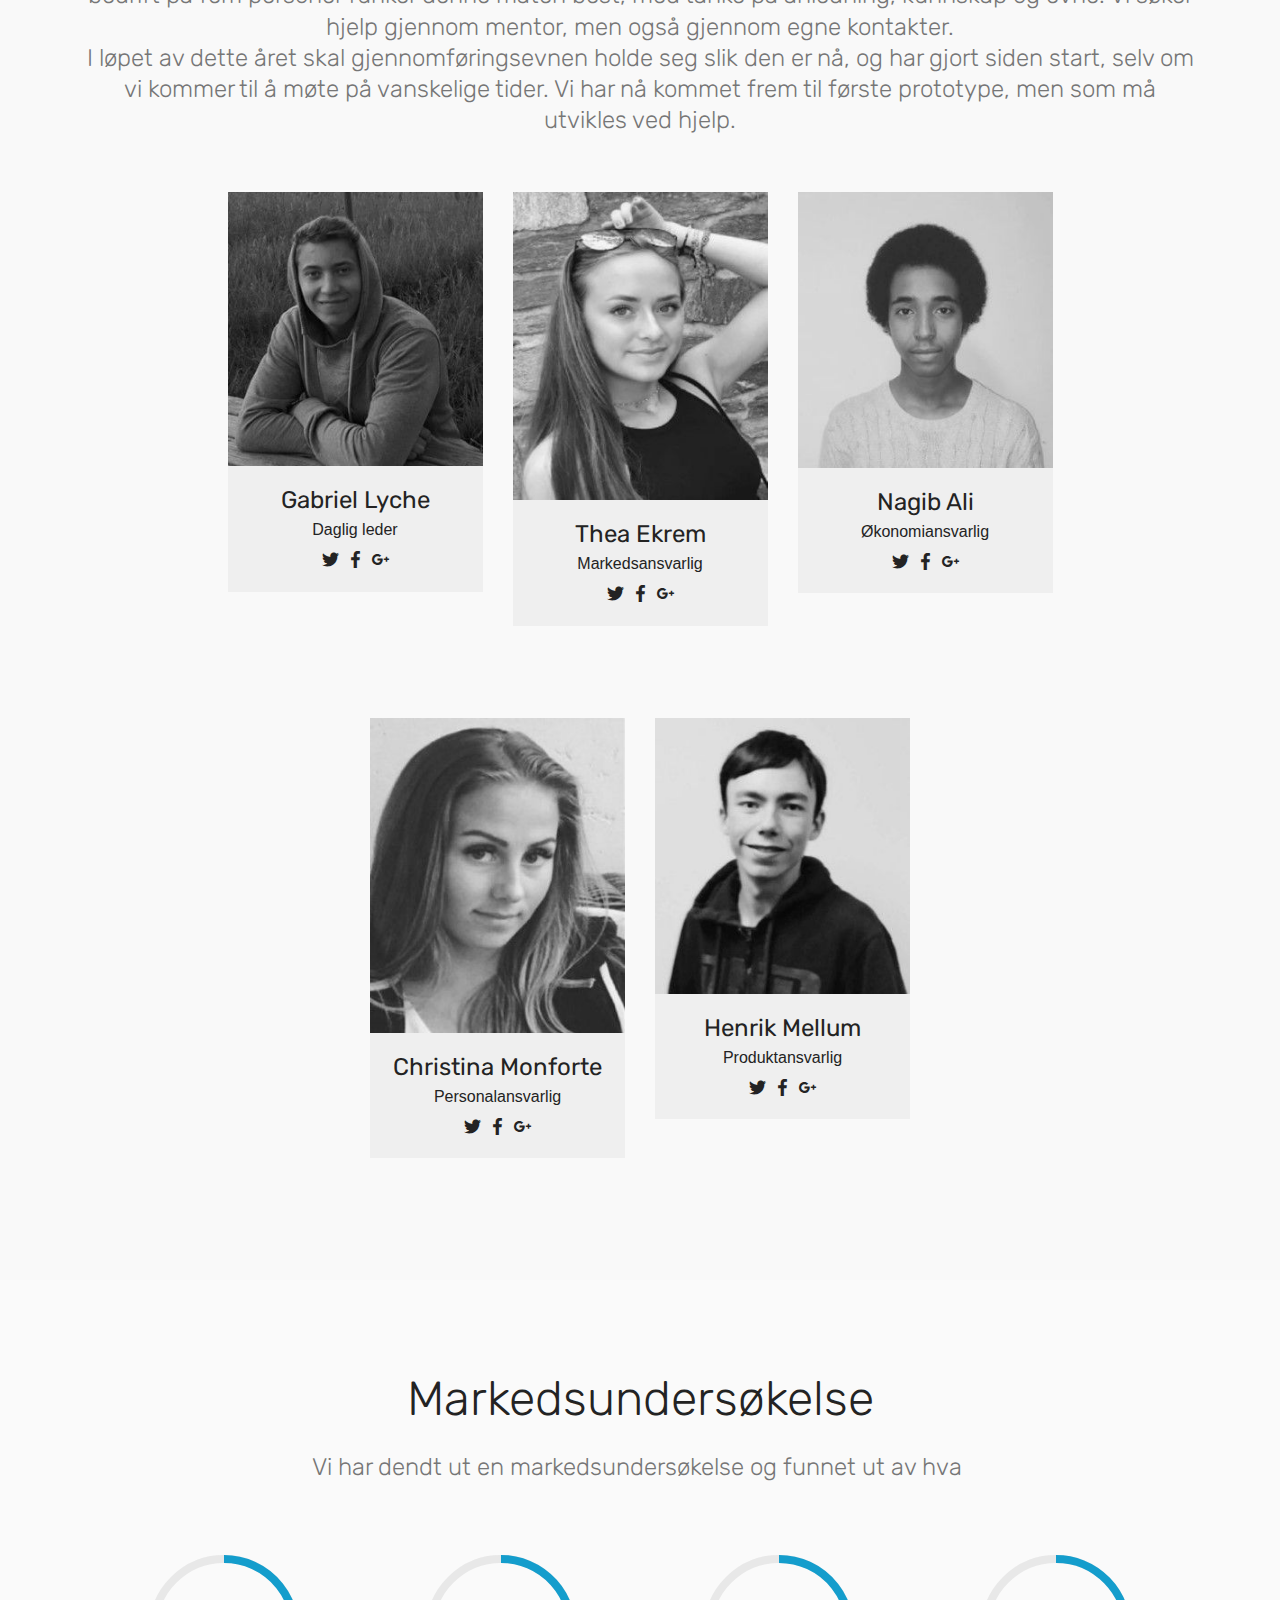
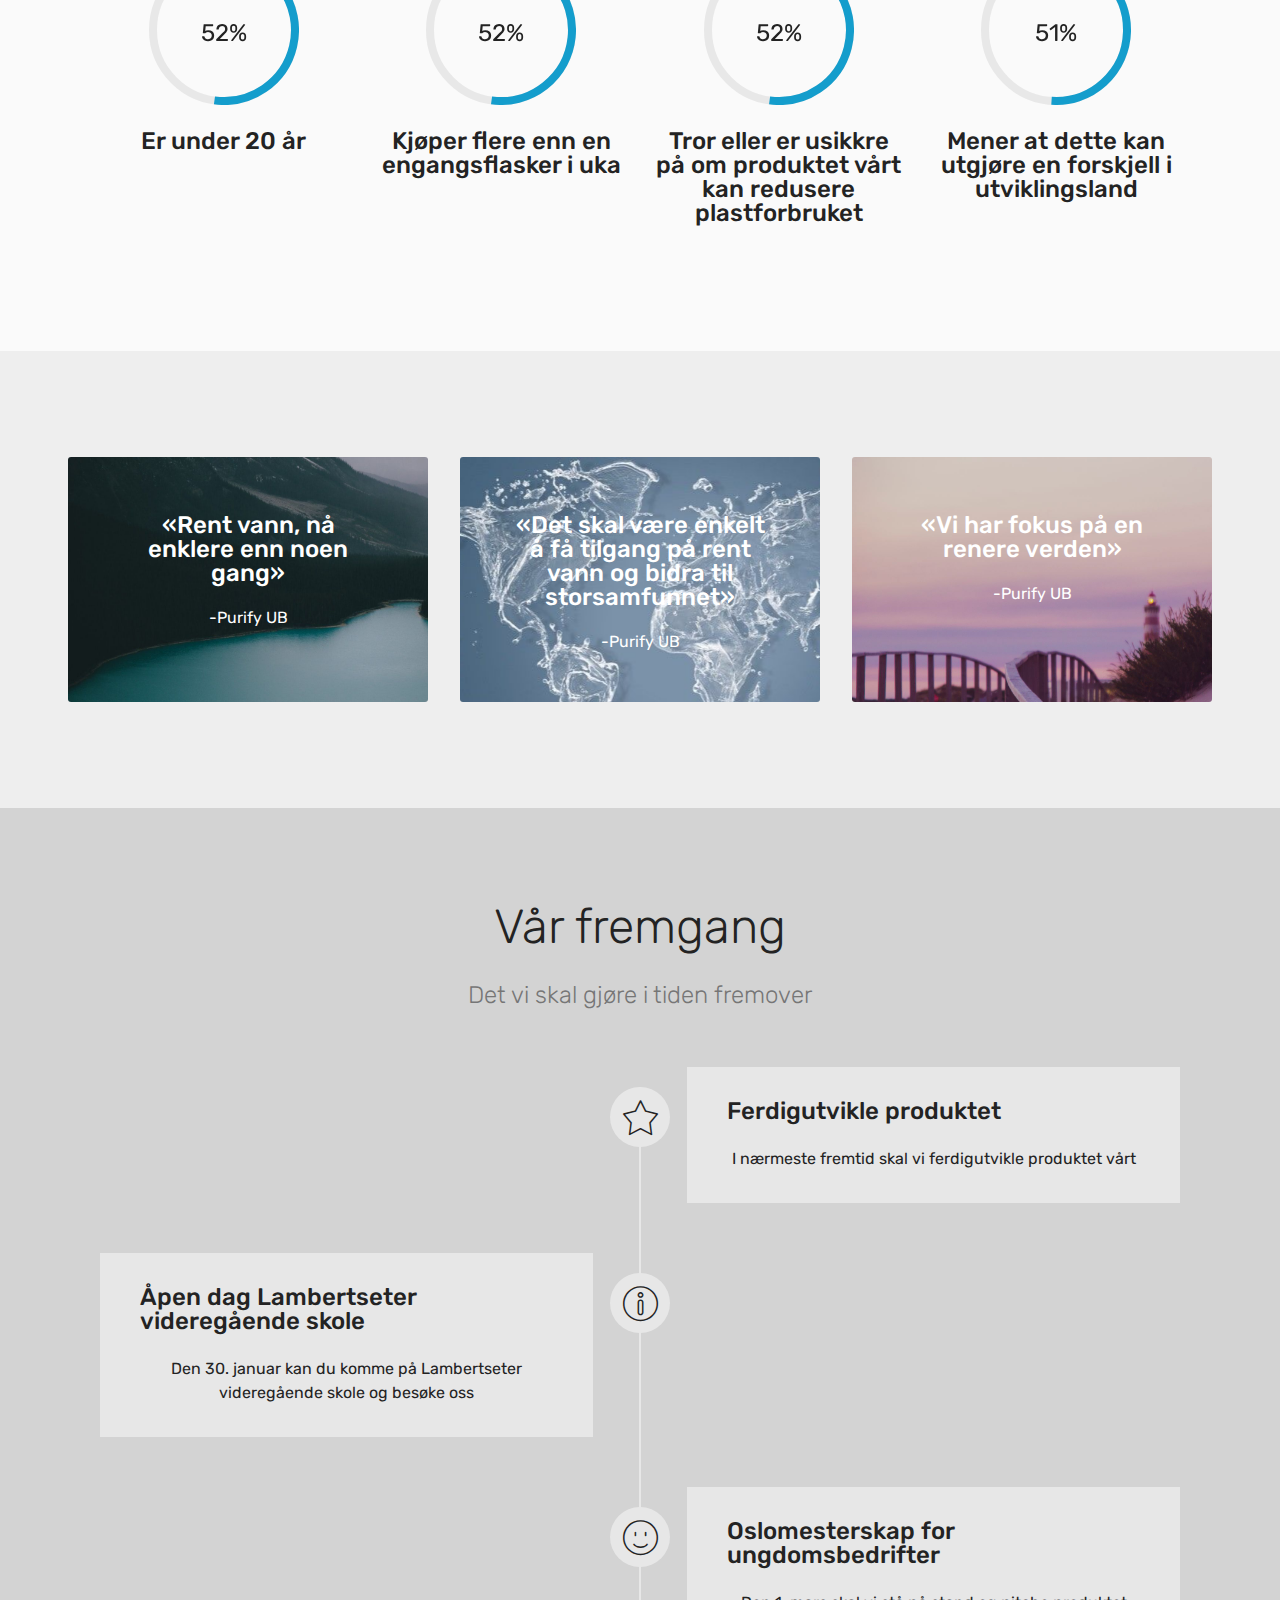
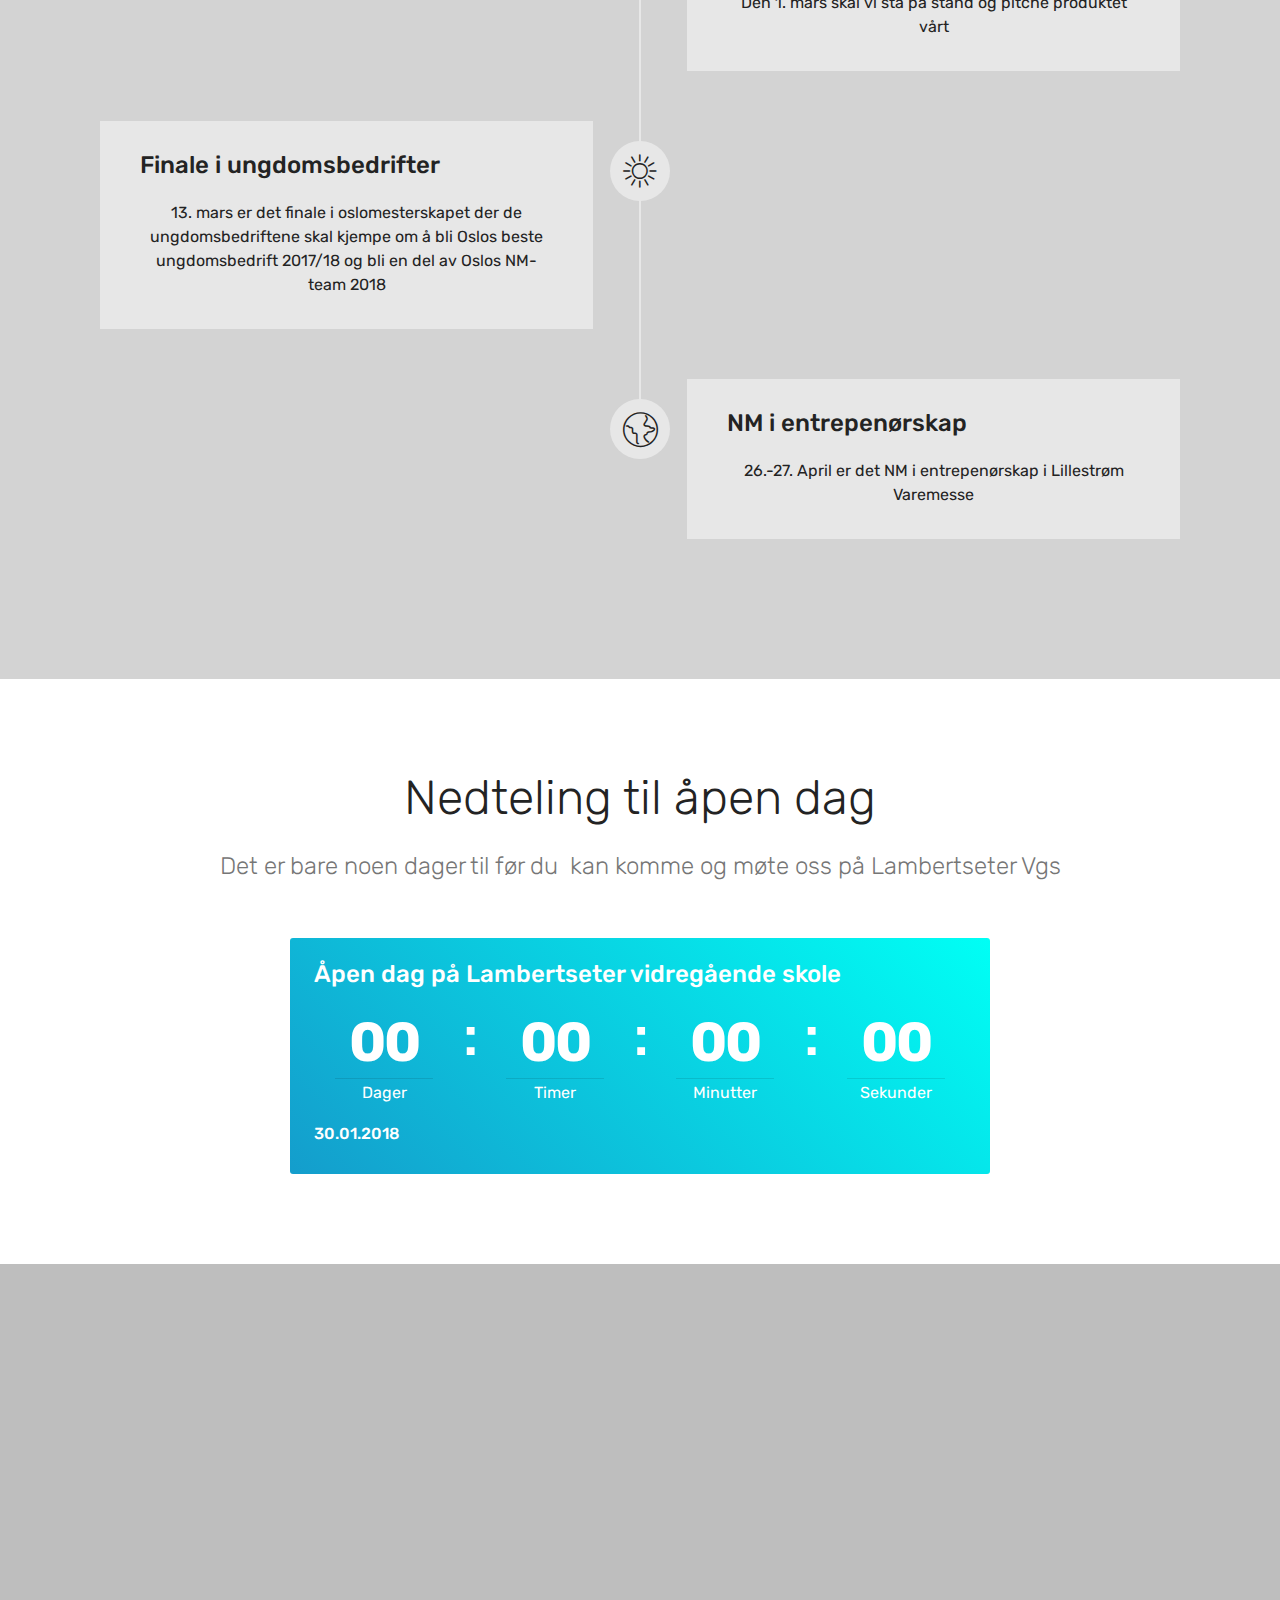
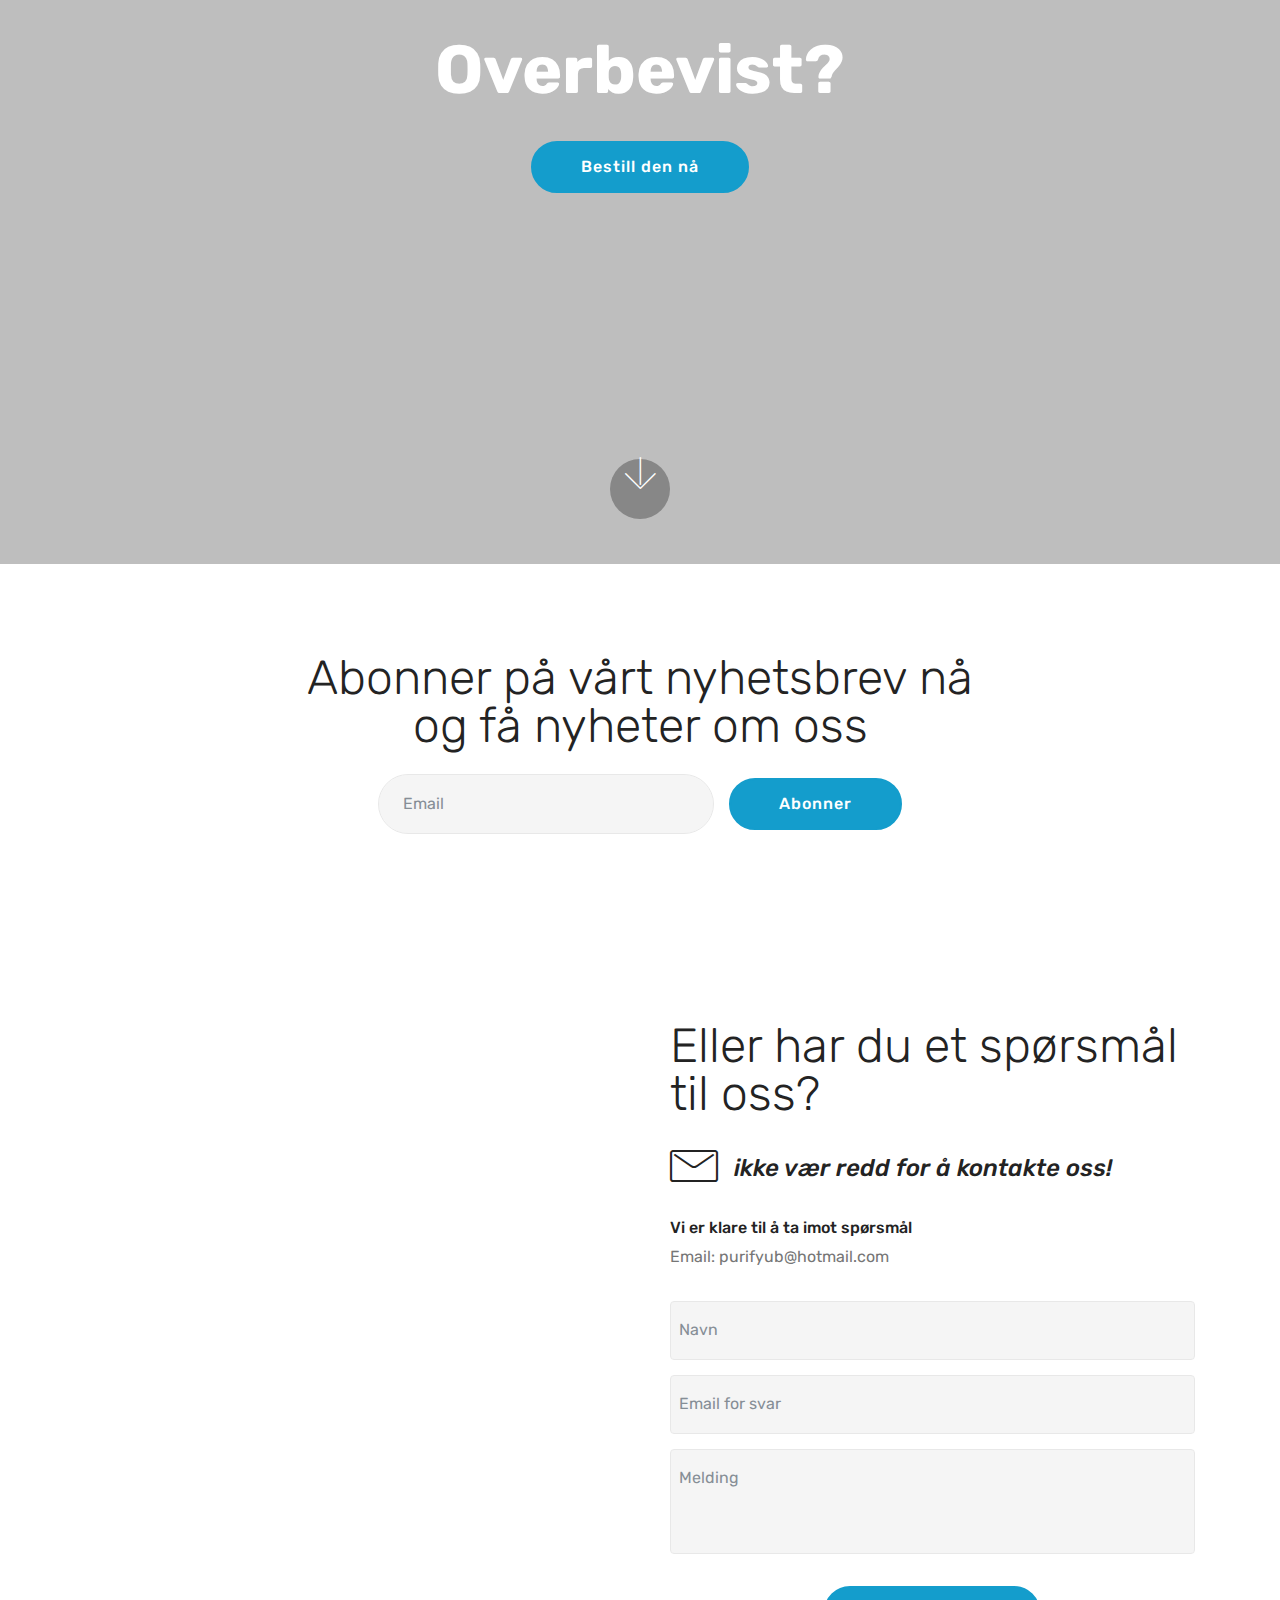
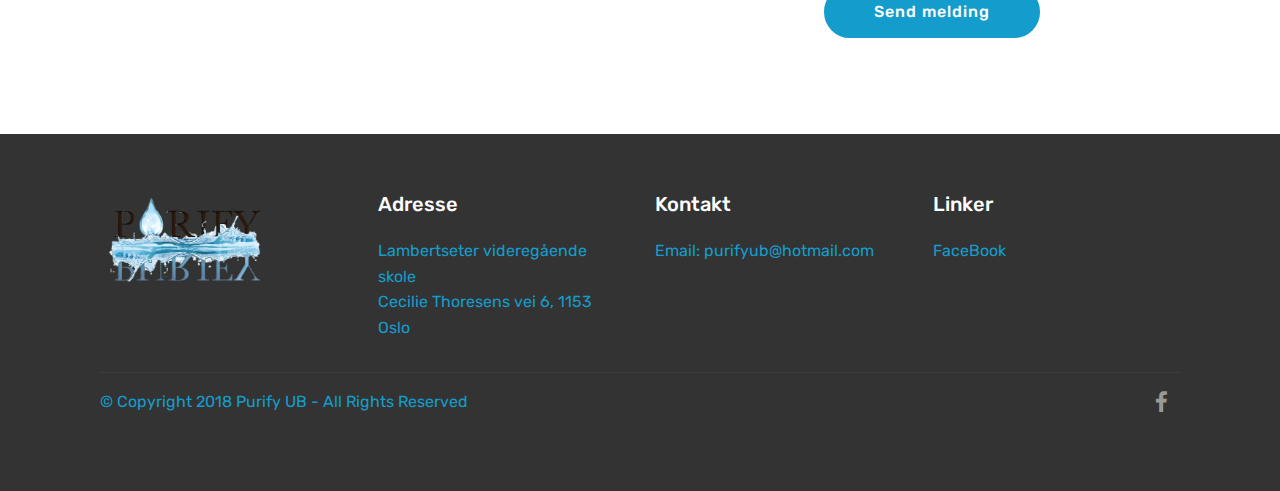
==== commit e687a639: "create github pages" ====
--- a/index.html
+++ b/index.html
@@ -54,7 +54,7 @@
     </nav>
 </section>
 
-<section class="engine"><a href="https://mobirise.co/m">bootstrap table</a></section><section class="cid-qGa3XYjNnd mbr-fullscreen mbr-parallax-background" id="header2-i">
+<section class="engine"><a href="https://mobirise.co/h">how to make a website</a></section><section class="cid-qGa3XYjNnd mbr-fullscreen mbr-parallax-background" id="header2-i">
 
     
 
@@ -85,7 +85,7 @@
 
     
 
-    <div class="full-screen"><div class="mbr-slider slide carousel" data-pause="true" data-keyboard="false" data-ride="false" data-interval="false"><ol class="carousel-indicators"><li data-app-prevent-settings="" data-target="#slider1-z" class=" active" data-slide-to="0"></li><li data-app-prevent-settings="" data-target="#slider1-z" data-slide-to="1"></li><li data-app-prevent-settings="" data-target="#slider1-z" data-slide-to="2"></li><li data-app-prevent-settings="" data-target="#slider1-z" data-slide-to="3"></li></ol><div class="carousel-inner" role="listbox"><div class="carousel-item slider-fullscreen-image active" data-bg-video-slide="false" style="background-image: url(assets/images/20180121-122338-2000x1500.jpg);"><div class="container container-slide"><div class="image_wrapper"><div class="mbr-overlay"></div><img src="assets/images/20180121-122338-2000x1500.jpg"><div class="carousel-caption justify-content-center"><div class="col-10 align-center"><h2 class="mbr-fonts-style display-1">Har du noen gang gått tom for vann?</h2><p class="lead mbr-text mbr-fonts-style display-5">Vår ungdomsbedrift har som mål å kunne gjøre det enklere å drikke rent vann, gjennom en sammenleggbar flaske med filter, med fokus på turgåere og utviklingsland</p><div class="mbr-section-btn" buttons="0"><a class="btn  display-4 btn-primary" href="index.html#features14-u">Dette vil vi utrette</a> <a class="btn  display-4 btn-white-outline" href="bestill.html">Kjøp nå</a></div></div></div></div></div></div><div class="carousel-item slider-fullscreen-image" data-bg-video-slide="false" style="background-image: url(assets/images/005-edits-480x320.jpg);"><div class="container container-slide"><div class="image_wrapper"><div class="mbr-overlay"></div><img src="assets/images/005-edits-480x320.jpg"><div class="carousel-caption justify-content-center"><div class="col-10 align-left"><h2 class="mbr-fonts-style display-1">Hver dag er det mennesker som må drikke urent vann</h2><p class="lead mbr-text mbr-fonts-style display-5">En av ti mennesker kan ikke være sikkre på om vannet de drikker er <a href="https://www.youtube.com/watch?v=G244Q4AGJ7U" target="_blank">trygt*</a>. Og dette vil vi gjøre noe med ved å satse på landene der de ikke har tilgang til rent vann, vil produktet vårt klare å hjelpe mange.</p><div class="mbr-section-btn" buttons="0"><a class="btn  btn-primary display-4" href="index.html#features14-u">Dette vil vi utrette</a> <a class="btn  btn-white-outline display-4" href="bestill.html">Kjøp nå</a></div></div></div></div></div></div><div class="carousel-item slider-fullscreen-image" data-bg-video-slide="false" style="background-image: url(assets/images/flaske-promo1-1920x1080.png);"><div class="container container-slide"><div class="image_wrapper"><div class="mbr-overlay"></div><img src="assets/images/flaske-promo1-1920x1080.png"><div class="carousel-caption justify-content-center"><div class="col-10 align-right"><h2 class="mbr-fonts-style display-1">Designet for å være effektiv</h2><p class="lead mbr-text mbr-fonts-style display-5">Vi har konstruert produktet for å enkelt kunne rense urent vann og ta det med på farten</p><div class="mbr-section-btn" buttons="0"><a class="btn display-4 btn-primary" href="index.html#features14-u">Dette vil vi utrette</a> <a class="btn  btn-white-outline display-4" href="bestill.html">Kjøp nå</a></div></div></div></div></div></div><div class="carousel-item slider-fullscreen-image" data-bg-video-slide="https://www.youtube.com/watch?v=TAGc1NNAG4o"><div class="mbr-overlay"></div><div class="container container-slide"><div class="image_wrapper"><img src="assets/images/3.jpg" style="opacity: 0;"><div class="carousel-caption justify-content-center"><div class="col-10 align-right"><h2 class="mbr-fonts-style display-1">Hvordan funker det?</h2><p class="lead mbr-text mbr-fonts-style display-5">Vi har fjernet bunnen av flasken og plasert et filter. Så når man folder ut flasken vil det skape et vakuum som suger vannet opp gjennom filteret og inn i flasken&nbsp;</p><div class="mbr-section-btn" buttons="0"><a class="btn display-4 btn-primary" href="https://mobirise.com">Dette vil vi utrette</a> <a class="btn  btn-white-outline display-4" href="bestill.html">Kjøp nå</a></div></div></div></div></div></div></div><a data-app-prevent-settings="" class="carousel-control carousel-control-prev" role="button" data-slide="prev" href="#slider1-z"><span aria-hidden="true" class="mbri-left mbr-iconfont"></span><span class="sr-only">Previous</span></a><a data-app-prevent-settings="" class="carousel-control carousel-control-next" role="button" data-slide="next" href="#slider1-z"><span aria-hidden="true" class="mbri-right mbr-iconfont"></span><span class="sr-only">Next</span></a></div></div>
+    <div class="full-screen"><div class="mbr-slider slide carousel" data-pause="true" data-keyboard="false" data-ride="false" data-interval="false"><ol class="carousel-indicators"><li data-app-prevent-settings="" data-target="#slider1-z" class=" active" data-slide-to="0"></li><li data-app-prevent-settings="" data-target="#slider1-z" data-slide-to="1"></li><li data-app-prevent-settings="" data-target="#slider1-z" data-slide-to="2"></li><li data-app-prevent-settings="" data-target="#slider1-z" data-slide-to="3"></li></ol><div class="carousel-inner" role="listbox"><div class="carousel-item slider-fullscreen-image active" data-bg-video-slide="false" style="background-image: url(assets/images/20180121-122338-2000x1500.jpg);"><div class="container container-slide"><div class="image_wrapper"><div class="mbr-overlay"></div><img src="assets/images/20180121-122338-2000x1500.jpg"><div class="carousel-caption justify-content-center"><div class="col-10 align-center"><h2 class="mbr-fonts-style display-1">Har du noen gang gått tom for vann når du er på tur?</h2><p class="lead mbr-text mbr-fonts-style display-5">Vår ungdomsbedrift har som mål å kunne gjøre det enklere å drikke rent vann, gjennom en sammenleggbar flaske med filter, med fokus på turgåere og utviklingsland</p><div class="mbr-section-btn" buttons="0"><a class="btn  display-4 btn-primary" href="index.html#features14-u">Dette vil vi utrette</a> <a class="btn  display-4 btn-white-outline" href="bestill.html">Kjøp nå</a></div></div></div></div></div></div><div class="carousel-item slider-fullscreen-image" data-bg-video-slide="false" style="background-image: url(assets/images/005-edits-480x320.jpg);"><div class="container container-slide"><div class="image_wrapper"><div class="mbr-overlay"></div><img src="assets/images/005-edits-480x320.jpg"><div class="carousel-caption justify-content-center"><div class="col-10 align-left"><h2 class="mbr-fonts-style display-1">Hver dag er det mennesker som må drikke urent vann</h2><p class="lead mbr-text mbr-fonts-style display-5">En av ti mennesker kan ikke være sikkre på om vannet de drikker er <a href="https://www.youtube.com/watch?v=G244Q4AGJ7U" target="_blank">trygt*</a>. Og dette vil vi gjøre noe med ved å satse på landene der de ikke har tilgang til rent vann, vil produktet vårt klare å hjelpe mange.</p><div class="mbr-section-btn" buttons="0"><a class="btn  btn-primary display-4" href="index.html#features14-u">Dette vil vi utrette</a> <a class="btn  btn-white-outline display-4" href="bestill.html">Kjøp nå</a></div></div></div></div></div></div><div class="carousel-item slider-fullscreen-image" data-bg-video-slide="false" style="background-image: url(assets/images/flaske-promo1-1920x1080.png);"><div class="container container-slide"><div class="image_wrapper"><div class="mbr-overlay"></div><img src="assets/images/flaske-promo1-1920x1080.png"><div class="carousel-caption justify-content-center"><div class="col-10 align-right"><h2 class="mbr-fonts-style display-1">Designet for å være effektiv</h2><p class="lead mbr-text mbr-fonts-style display-5">Vi har konstruert produktet for å enkelt kunne rense urent vann og ta det med på farten</p><div class="mbr-section-btn" buttons="0"><a class="btn display-4 btn-primary" href="index.html#features14-u">Dette vil vi utrette</a> <a class="btn  btn-white-outline display-4" href="bestill.html">Kjøp nå</a></div></div></div></div></div></div><div class="carousel-item slider-fullscreen-image" data-bg-video-slide="https://www.youtube.com/watch?v=TAGc1NNAG4o"><div class="mbr-overlay"></div><div class="container container-slide"><div class="image_wrapper"><img src="assets/images/3.jpg" style="opacity: 0;"><div class="carousel-caption justify-content-center"><div class="col-10 align-right"><h2 class="mbr-fonts-style display-1">Hvordan funker det?</h2><p class="lead mbr-text mbr-fonts-style display-5">Vi har fjernet bunnen av flasken og plasert et filter. Så når man folder ut flasken vil det skape et vakuum som suger vannet opp gjennom filteret og inn i flasken&nbsp;</p><div class="mbr-section-btn" buttons="0"><a class="btn display-4 btn-primary" href="https://mobirise.com">Dette vil vi utrette</a> <a class="btn  btn-white-outline display-4" href="bestill.html">Kjøp nå</a></div></div></div></div></div></div></div><a data-app-prevent-settings="" class="carousel-control carousel-control-prev" role="button" data-slide="prev" href="#slider1-z"><span aria-hidden="true" class="mbri-left mbr-iconfont"></span><span class="sr-only">Previous</span></a><a data-app-prevent-settings="" class="carousel-control carousel-control-next" role="button" data-slide="next" href="#slider1-z"><span aria-hidden="true" class="mbri-right mbr-iconfont"></span><span class="sr-only">Next</span></a></div></div>
 
 </section>
 
@@ -470,9 +470,7 @@
                         <h4 class="mbr-timeline-title pb-3 mbr-fonts-style display-5">Ferdigutvikle produktet
 
 </h4>
-                        <p class="mbr-timeline-text mbr-fonts-style display-7">
-                            Lorem ipsum dolor sit amet, consectetur adipiscing elit. Nam erat libero, bibendum in libero tempor, luctus volutpat ligula. Integer fringilla porttitor pretium. Nam erat felis, iaculis id justo ut, ullamcorper feugiat elit. Proin vel lectus auctor, porttitor ligula vitae, convallis leo. In eget massa elit.
-                        </p>
+                        <p class="mbr-timeline-text mbr-fonts-style display-7">I nærmeste fremtid skal vi ferdigutvikle produktet vårt</p>
                      </div>
                 </div>
             </div>
@@ -485,7 +483,7 @@
                     <div class="timeline-text-content">
                         <h4 class="mbr-timeline-title pb-3 mbr-fonts-style display-5">Åpen dag Lambertseter videregående skole&nbsp;</h4>
                         <p class="mbr-timeline-text mbr-fonts-style display-7">
-                            Den 30. januar kan du komme på Lambertseter vidregående skole og besøke oss</p>
+                            Den 30. januar kan du komme på Lambertseter videregående skole og besøke oss</p>
                     </div>
                 </div>
             </div> 
@@ -568,7 +566,7 @@
             <div class="minutesCountdown" title="Minutter"></div>
             <div class="secondsCountdown" title="Sekunder"></div>
             <div class="event-date align-left mbr-white">
-                <h5 class="mbr-fonts-style display-7">2018/01/01 - Lorem ipsum</h5>
+                <h5 class="mbr-fonts-style display-7">30.01.2018&nbsp;</h5>
             </div>
         </div>
 
@@ -618,7 +616,7 @@
         <div class="row py-2 justify-content-center">
             <div class="col-12 col-lg-6  col-md-8 " data-form-type="formoid">
                 <div data-form-alert="" hidden="">Takk for at du er innteresert</div>
-                <form class="mbr-form" action="https://mobirise.com/" method="post" data-form-title="Mobirise Form"><input type="hidden" data-form-email="true" value="kOWn90woNvXbFbDfS80URMvwHCDrEHecWWHG8dSp03gOF3XyAgGY07+wMiuNi+0dPTvENdrlOHlWh6PBfYQOmY7V9j9rUNMe/QxfV6P6HsES3D/1U/5nQ+++y52JWK1r">
+                <form class="mbr-form" action="https://mobirise.com/" method="post" data-form-title="Mobirise Form"><input type="hidden" data-form-email="true" value="d/Xq/QaD6+zdhFjUoB911VcCzXjDZMB4vbTjVZtsCPTj9tD1XHQ2bZ7mj3TE5JD7Um6kxDP6SsgZdW2hWYMporiORTbn43x2dia6m/qC8yzwhpoo7HUyDNqmzWlwPD37">
                     <div class="mbr-subscribe input-group">
                         <input class="form-control" type="email" name="email" placeholder="Email" data-form-field="Email" required="" id="email-form3-p">
                         <span class="input-group-btn"><button href="" type="submit" class="btn btn-primary display-4">Abonner</button></span>
@@ -656,7 +654,7 @@
                 </div>
                 <div data-form-type="formoid">
                     <div data-form-alert="" hidden="">Takk for at du sender oss tilbakemelding!</div>
-                    <form class="block mbr-form" action="https://mobirise.com/" method="post" data-form-title="Mobirise Form"><input type="hidden" data-form-email="true" value="ekKSXoQE9bmA4T1DZa0QFQFqD78pZmsWUmFFXpLsWQNwOiBVDWjFiccbXmT7ggJ6QCKzMHhUc/ONNEhLuGxw83X01itMExgzVaO/HfdNqm0lZcxMI3cRa/MzwEP2/pk9">
+                    <form class="block mbr-form" action="https://mobirise.com/" method="post" data-form-title="Mobirise Form"><input type="hidden" data-form-email="true" value="zWLksauXe0H93aBGx0GYs7ZmnAFXFhtXJLvJGskdIx6RPS62llV1EgEZ8alWYVQrAaORbPLczCiavmUHltiIdKZDrOuRHJbii/hsl21yOnmwZVBDHiaVZlrb1EQnf4+d">
                         <div class="row">
                             <div class="col-md-6 multi-horizontal" data-for="name">
                                 <input type="text" class="form-control input" name="name" data-form-field="Name" placeholder="Navn" required="" id="name-form4-q">
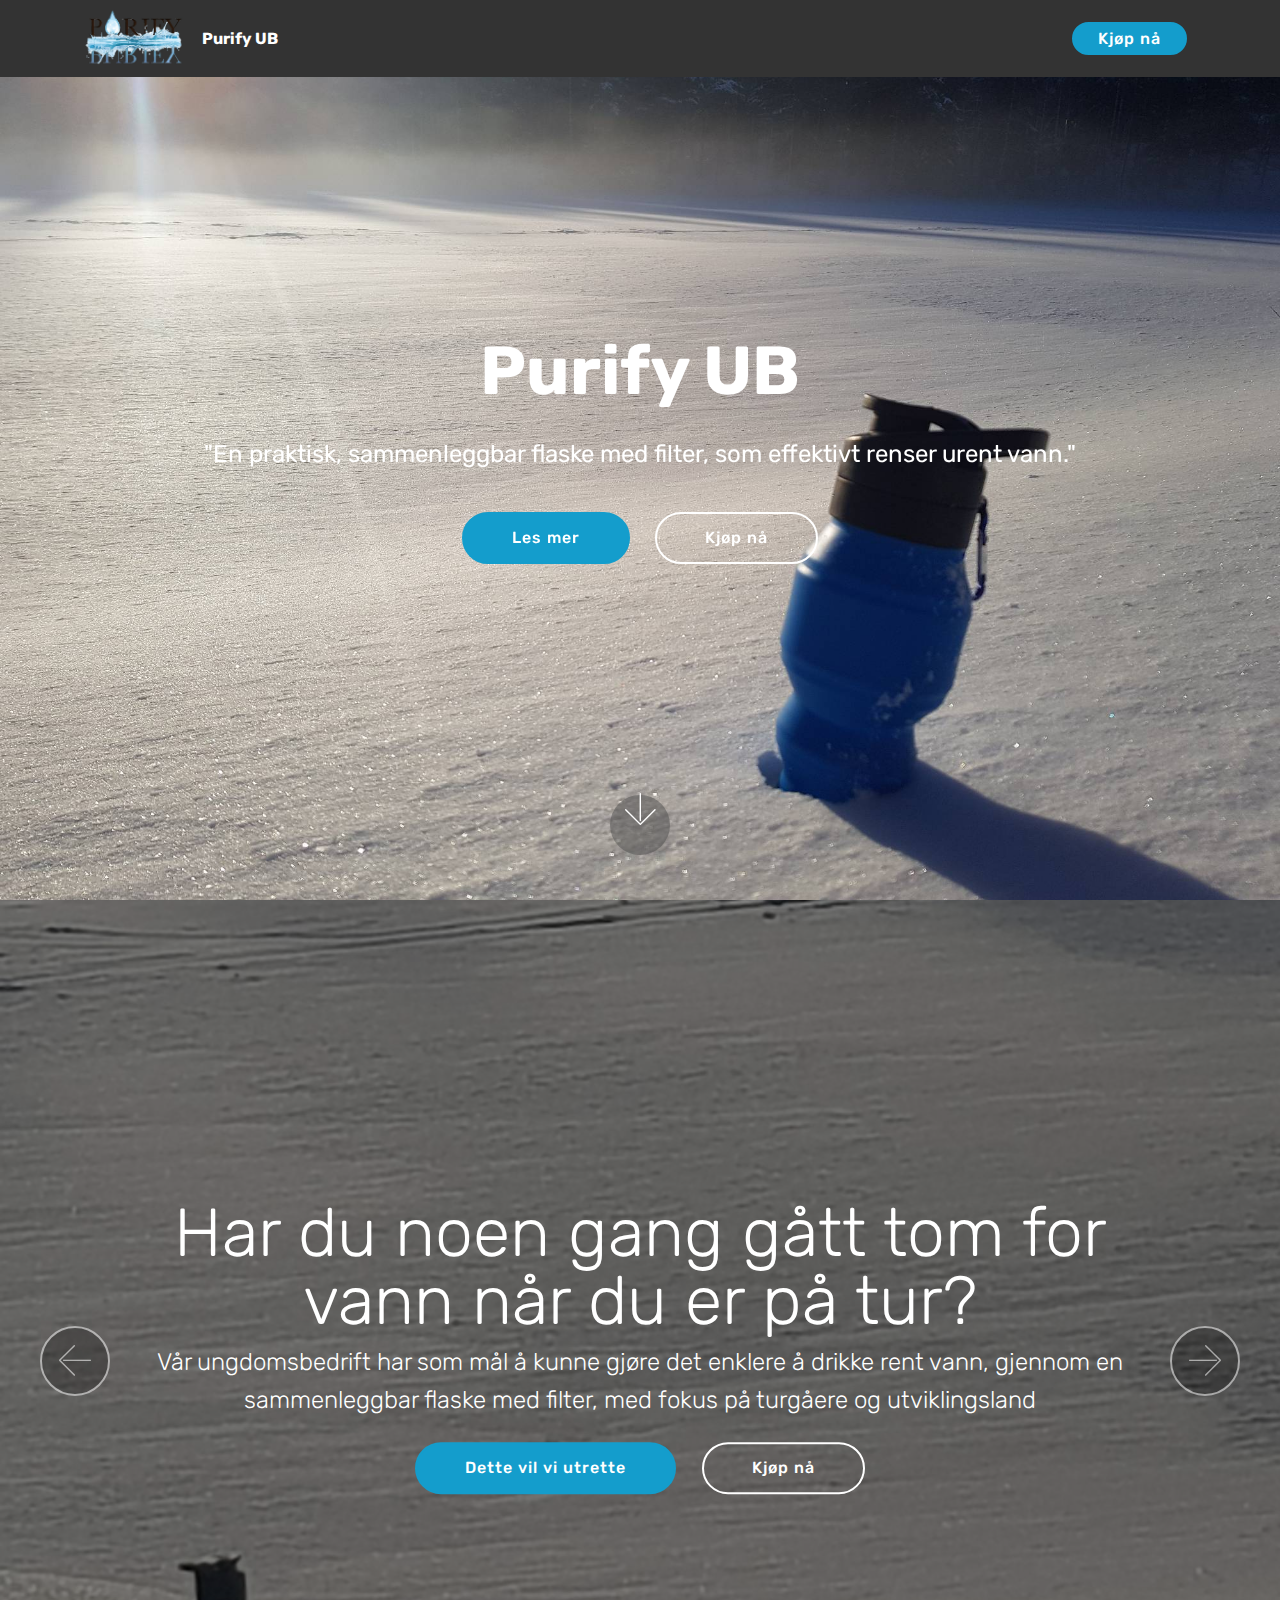
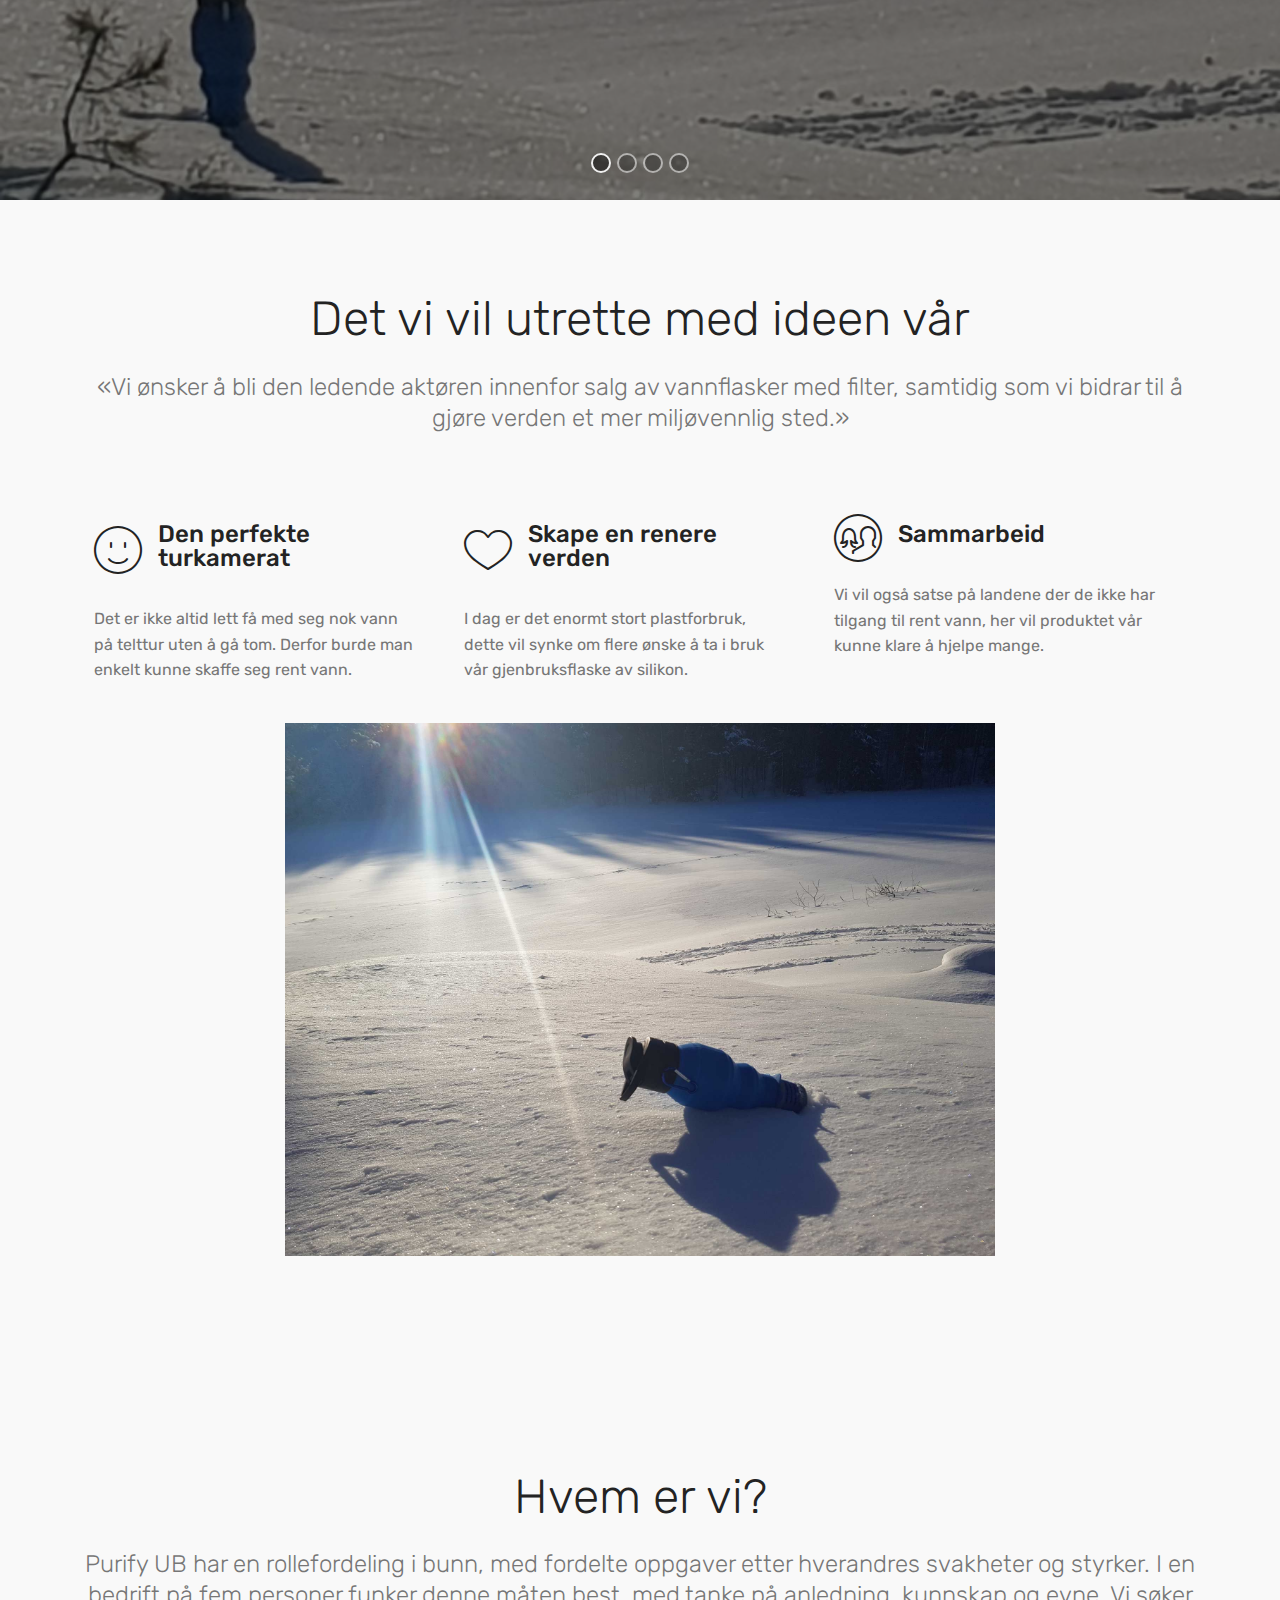
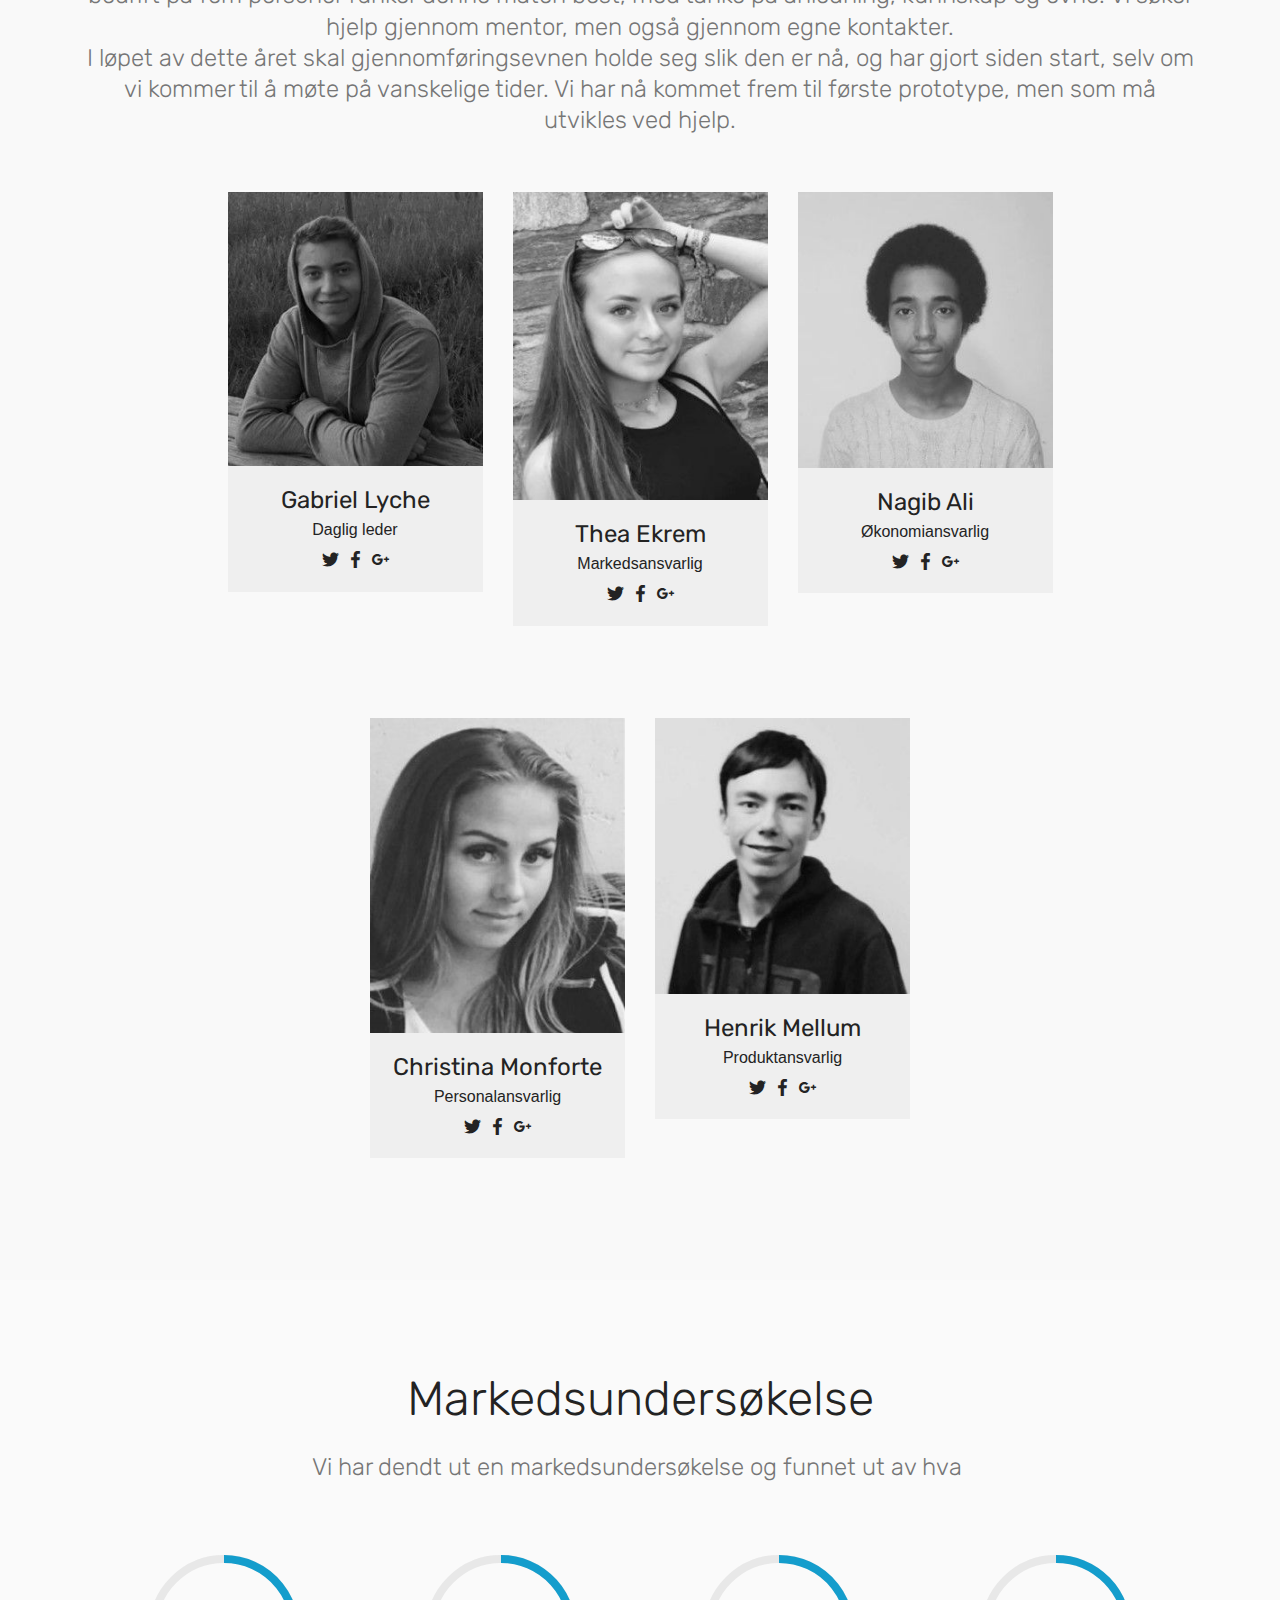
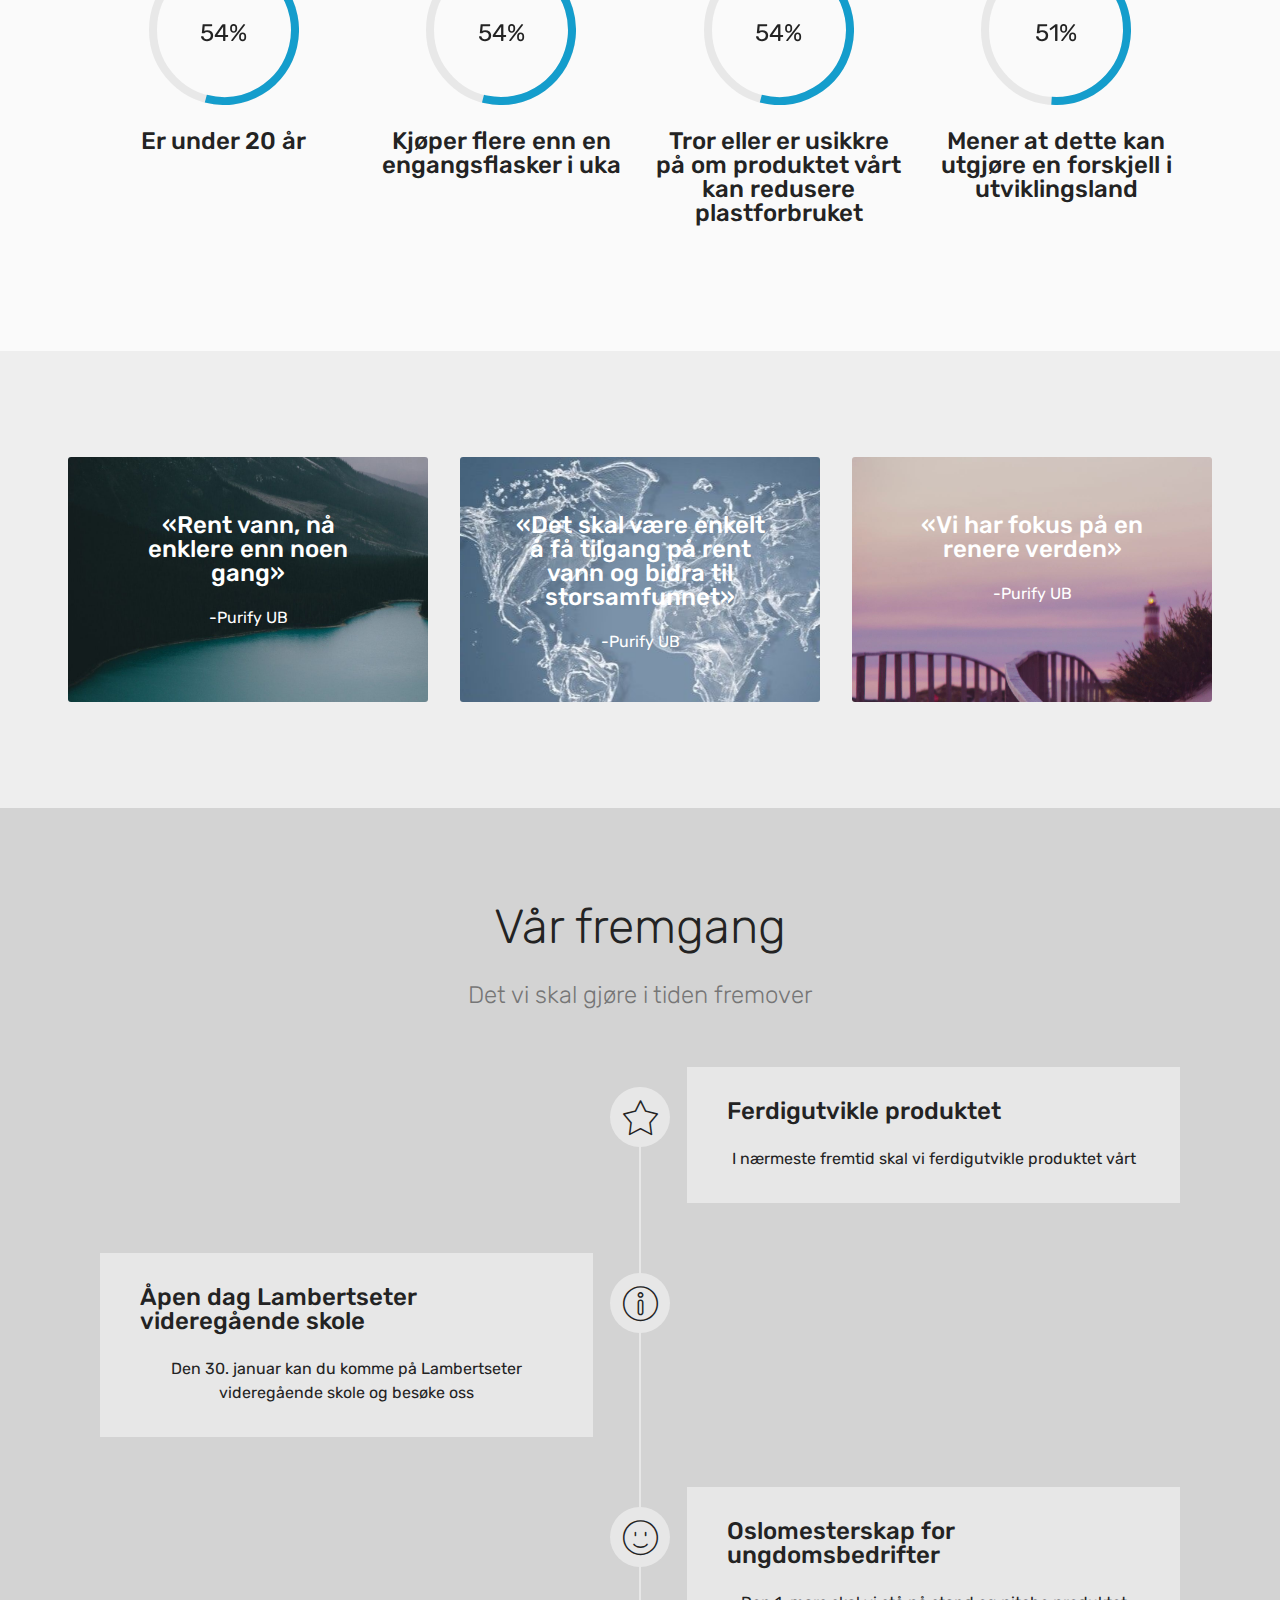
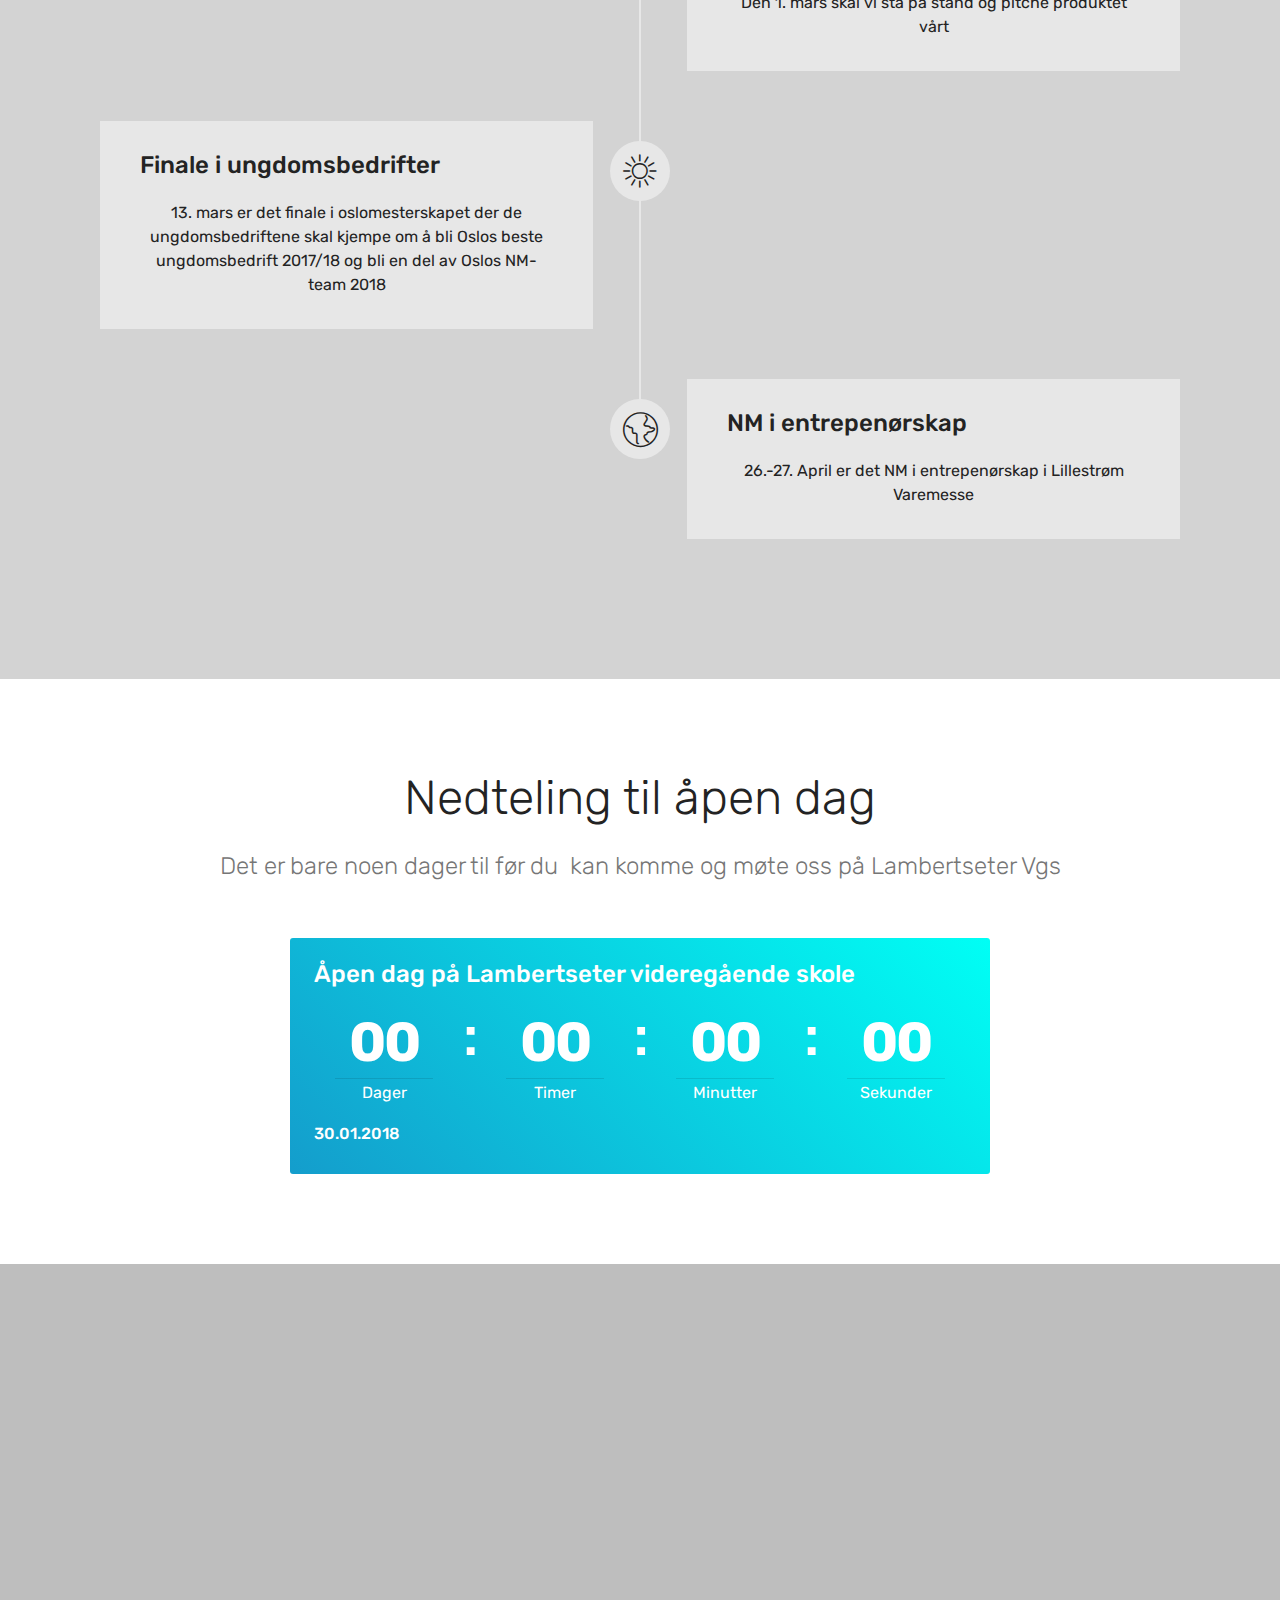
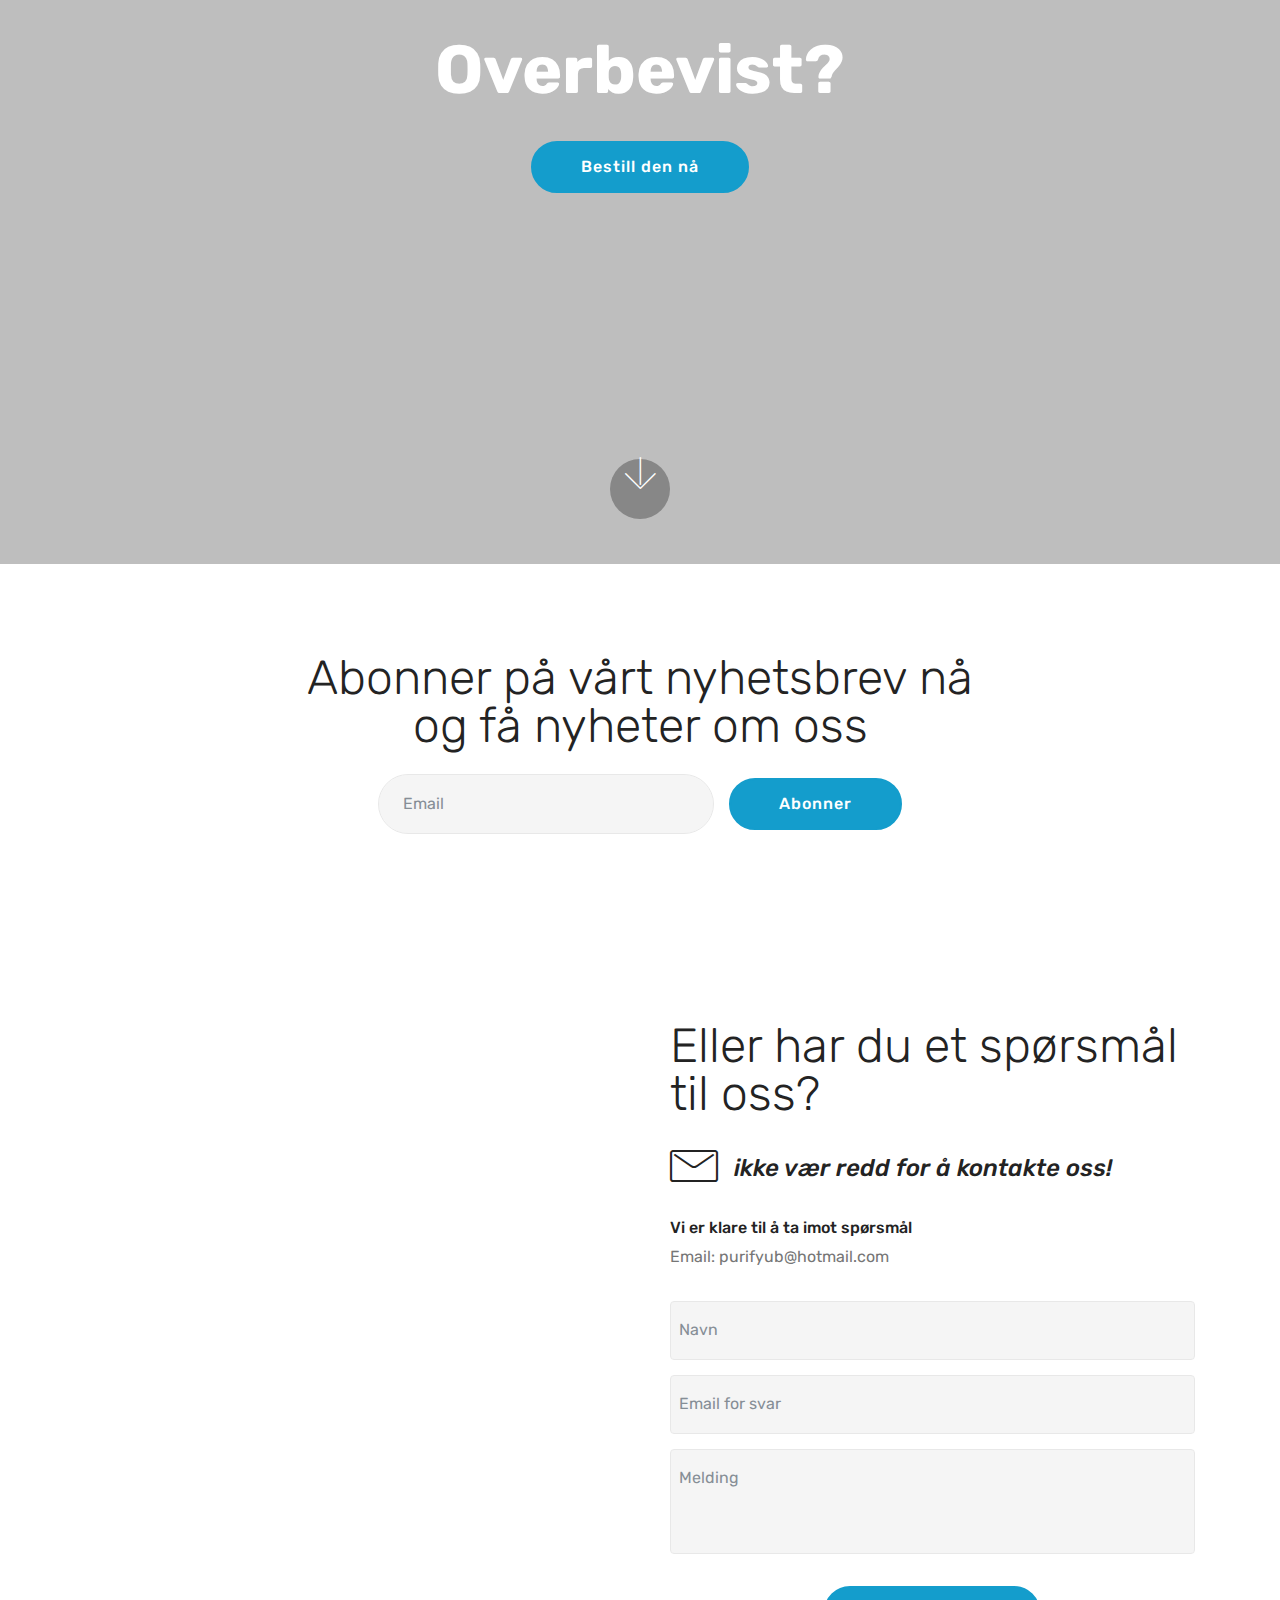
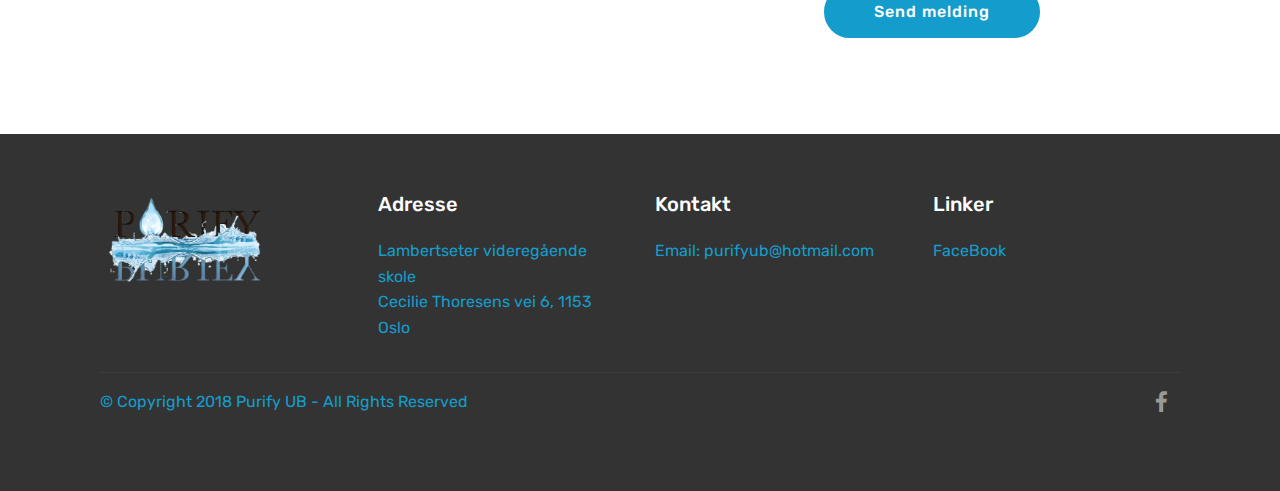
==== commit 42644602: "create github pages" ====
--- a/index.html
+++ b/index.html
@@ -54,7 +54,7 @@
     </nav>
 </section>
 
-<section class="engine"><a href="https://mobirise.co/h">how to make a website</a></section><section class="cid-qGa3XYjNnd mbr-fullscreen mbr-parallax-background" id="header2-i">
+<section class="engine"><a href="https://mobirise.co/d">web page software</a></section><section class="cid-qGa3XYjNnd mbr-fullscreen mbr-parallax-background" id="header2-i">
 
     
 
@@ -557,7 +557,7 @@
     <div class="container pt-5 mt-2">
         <div class=" countdown-cont align-center p-4">
             <div class="event-name align-left mbr-white ">
-                <h4 class="mbr-fonts-style display-5">Åpen dag på Lambertseter vidregående skole</h4>
+                <h4 class="mbr-fonts-style display-5">Åpen dag på Lambertseter videregående skole</h4>
             </div>
             <div class="countdown align-center py-2" data-due-date="2018/01/30">
             </div>
@@ -616,7 +616,7 @@
         <div class="row py-2 justify-content-center">
             <div class="col-12 col-lg-6  col-md-8 " data-form-type="formoid">
                 <div data-form-alert="" hidden="">Takk for at du er innteresert</div>
-                <form class="mbr-form" action="https://mobirise.com/" method="post" data-form-title="Mobirise Form"><input type="hidden" data-form-email="true" value="d/Xq/QaD6+zdhFjUoB911VcCzXjDZMB4vbTjVZtsCPTj9tD1XHQ2bZ7mj3TE5JD7Um6kxDP6SsgZdW2hWYMporiORTbn43x2dia6m/qC8yzwhpoo7HUyDNqmzWlwPD37">
+                <form class="mbr-form" action="https://mobirise.com/" method="post" data-form-title="Mobirise Form"><input type="hidden" data-form-email="true" value="LLvob6g4Y2VFXsd+6AOWXo8njsAzk2niim+oRU1hVUaxUZV9+3KYSEj0zqTnHnR2FOHbomtA4536vsrObB6yFB8twQJT+58THP/TglUgucLF3YB+k9aMOcmVuEsRGs1n">
                     <div class="mbr-subscribe input-group">
                         <input class="form-control" type="email" name="email" placeholder="Email" data-form-field="Email" required="" id="email-form3-p">
                         <span class="input-group-btn"><button href="" type="submit" class="btn btn-primary display-4">Abonner</button></span>
@@ -654,7 +654,7 @@
                 </div>
                 <div data-form-type="formoid">
                     <div data-form-alert="" hidden="">Takk for at du sender oss tilbakemelding!</div>
-                    <form class="block mbr-form" action="https://mobirise.com/" method="post" data-form-title="Mobirise Form"><input type="hidden" data-form-email="true" value="zWLksauXe0H93aBGx0GYs7ZmnAFXFhtXJLvJGskdIx6RPS62llV1EgEZ8alWYVQrAaORbPLczCiavmUHltiIdKZDrOuRHJbii/hsl21yOnmwZVBDHiaVZlrb1EQnf4+d">
+                    <form class="block mbr-form" action="https://mobirise.com/" method="post" data-form-title="Mobirise Form"><input type="hidden" data-form-email="true" value="vVSq8pVD5zRlekUbtyy6wSRM/R3FSMo61pHX9oRLi8ikoHtV7xnP1JurXa9tsoMLlWEnRllx/9qU8L91zjbjpZSMe5q8y+s5c1dVSqMXTWSJ3As8JU5hlDBguAbnNpm8">
                         <div class="row">
                             <div class="col-md-6 multi-horizontal" data-for="name">
                                 <input type="text" class="form-control input" name="name" data-form-field="Name" placeholder="Navn" required="" id="name-form4-q">
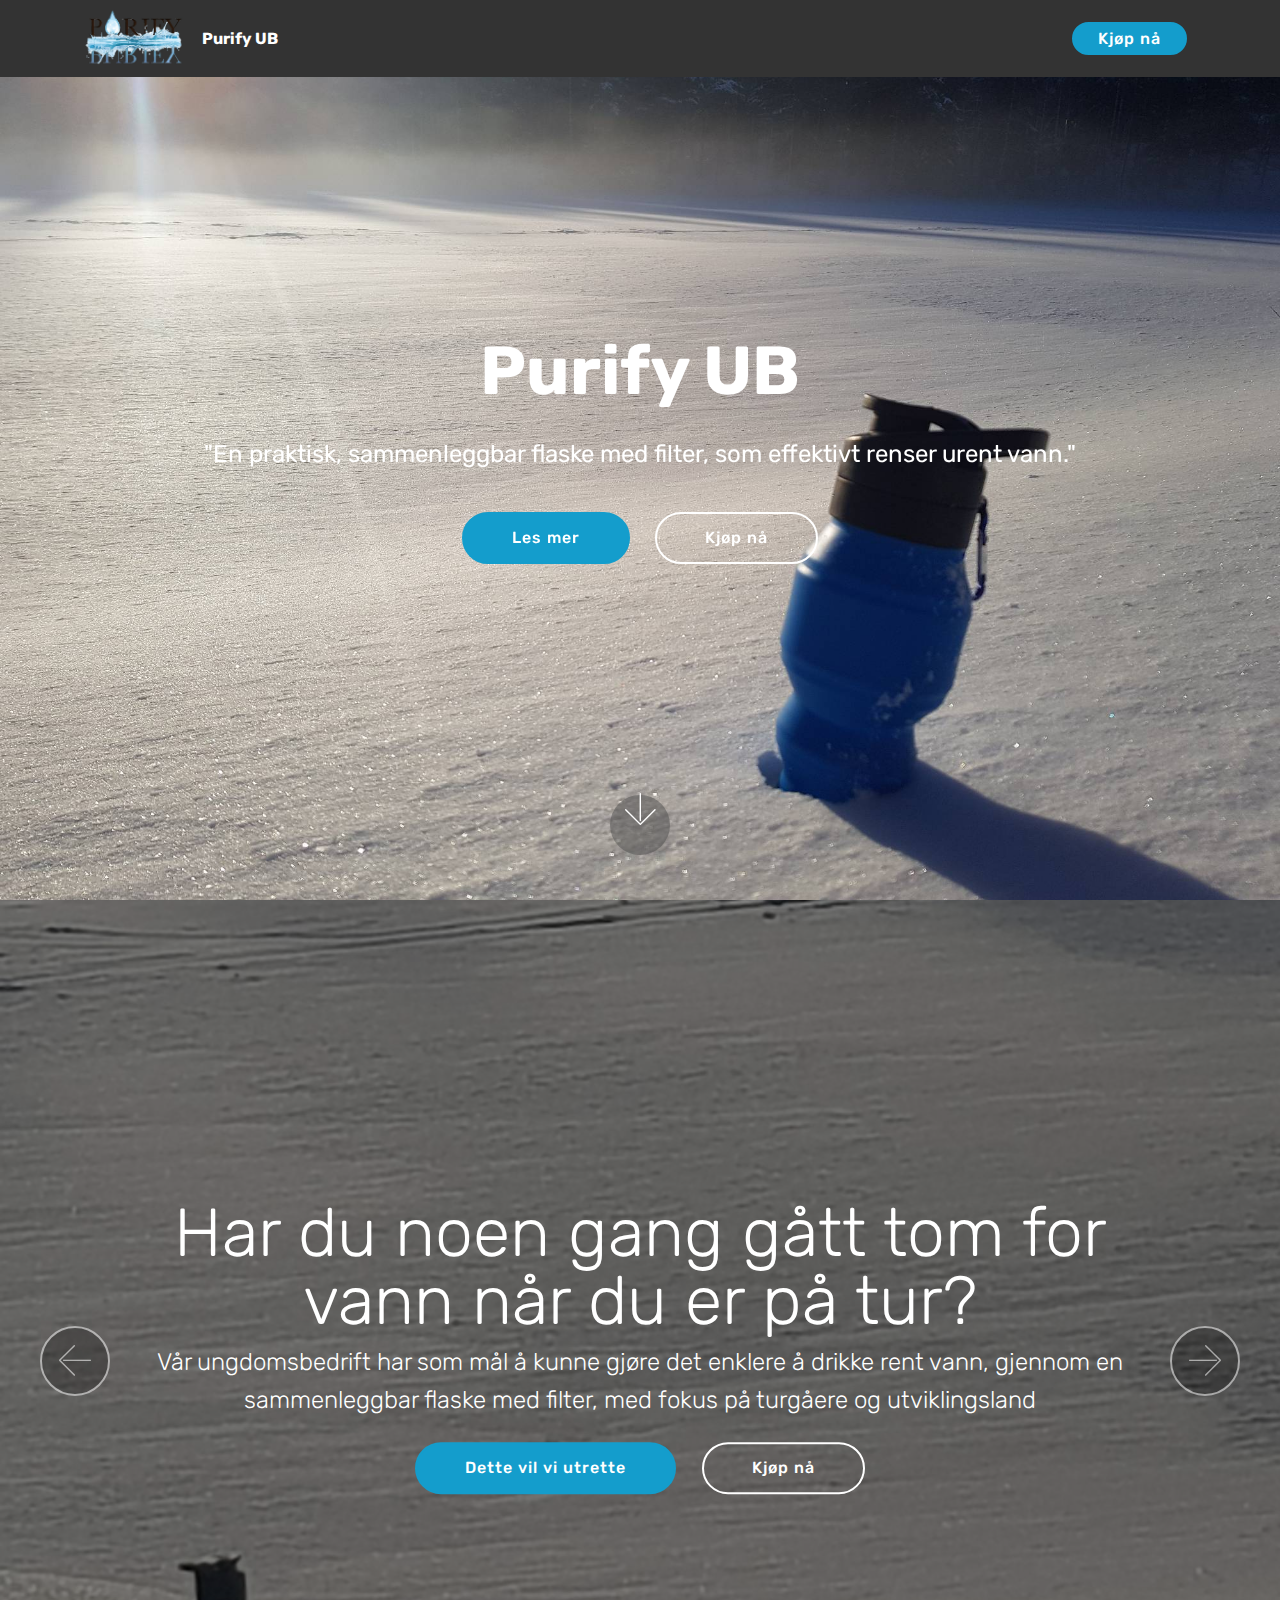
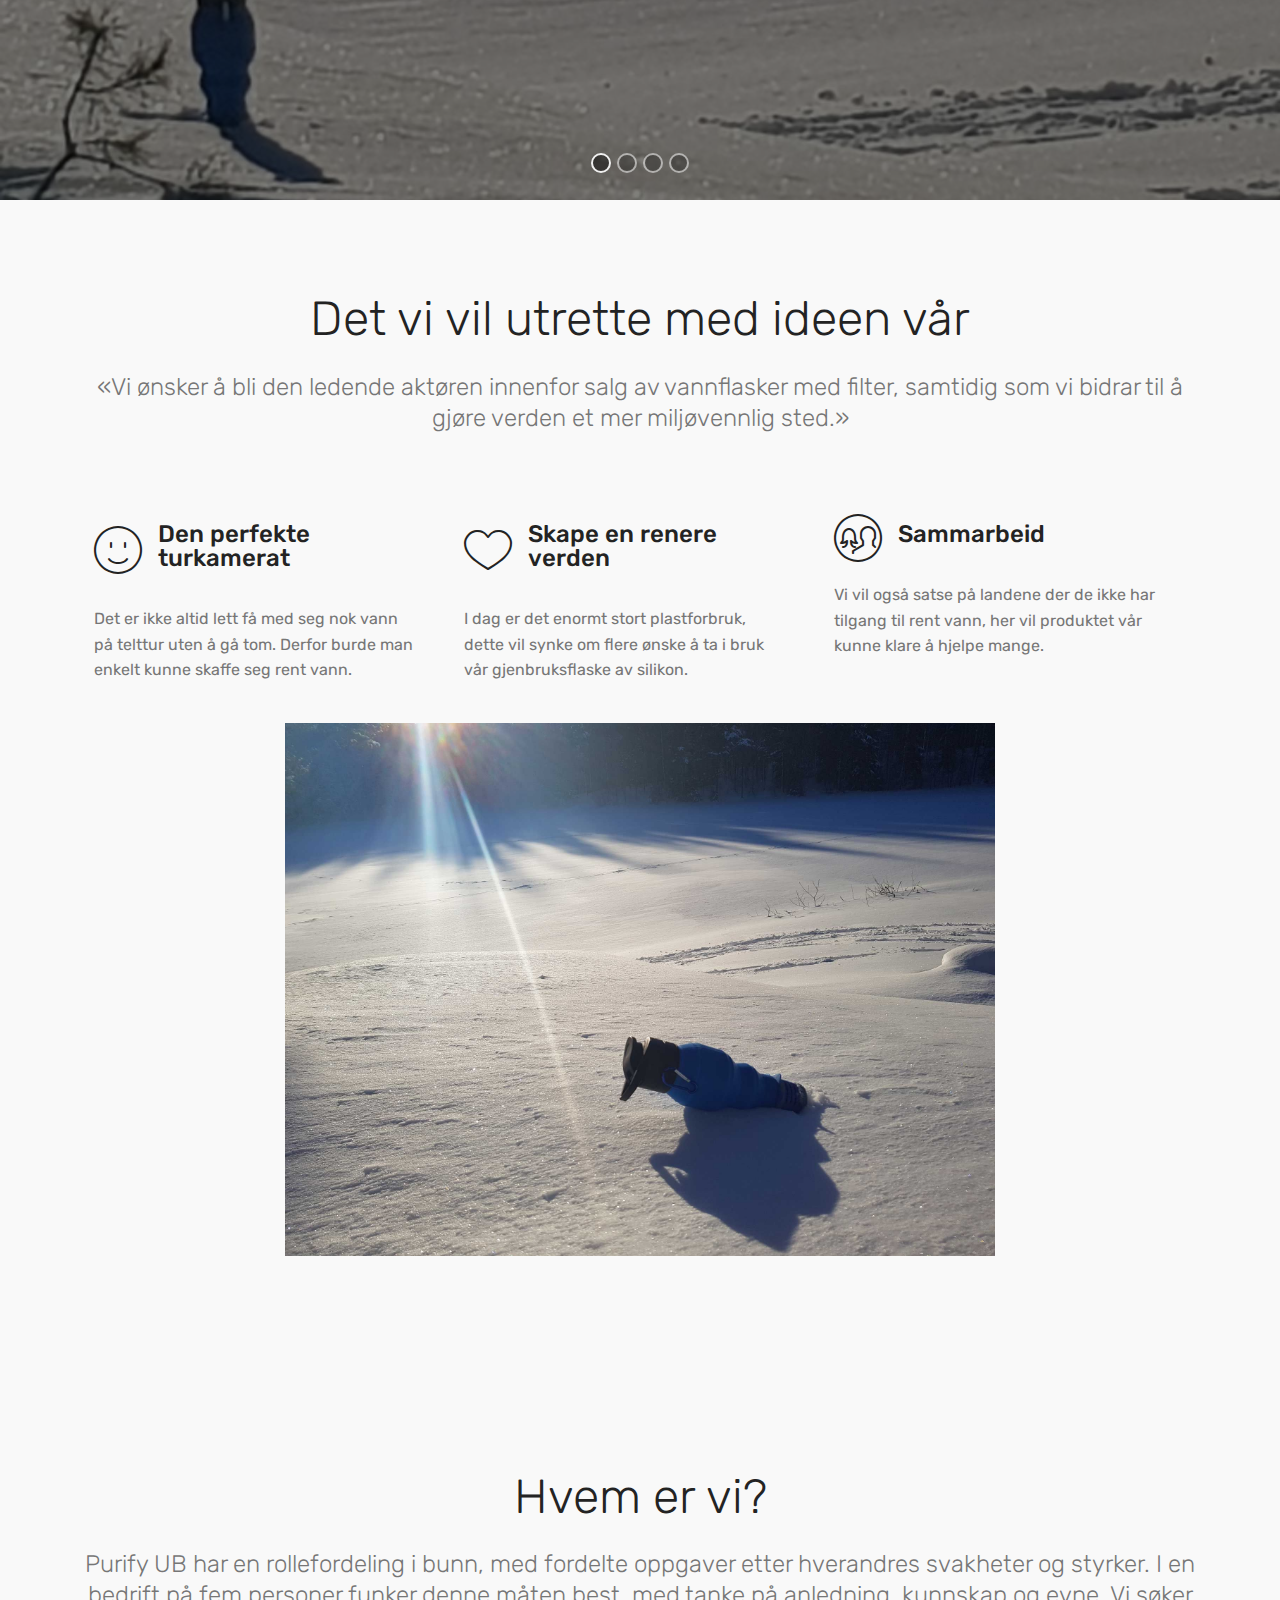
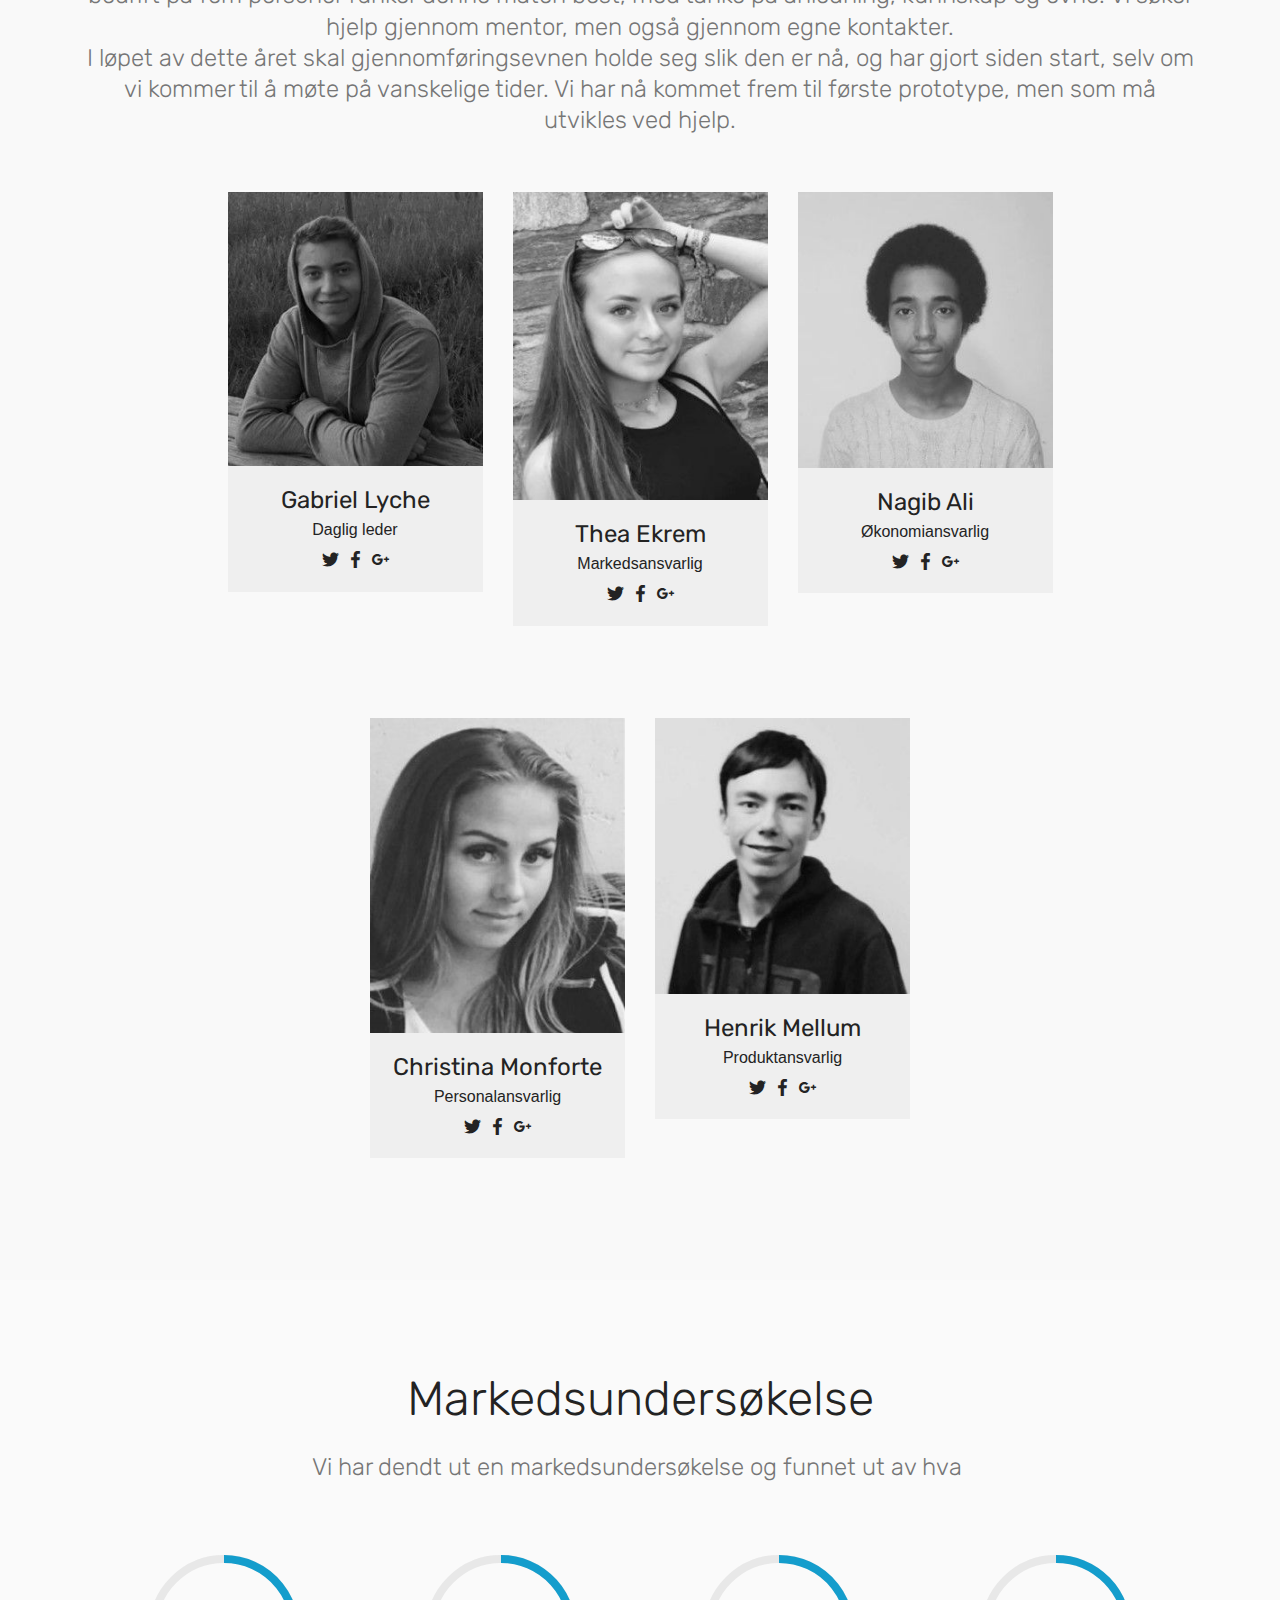
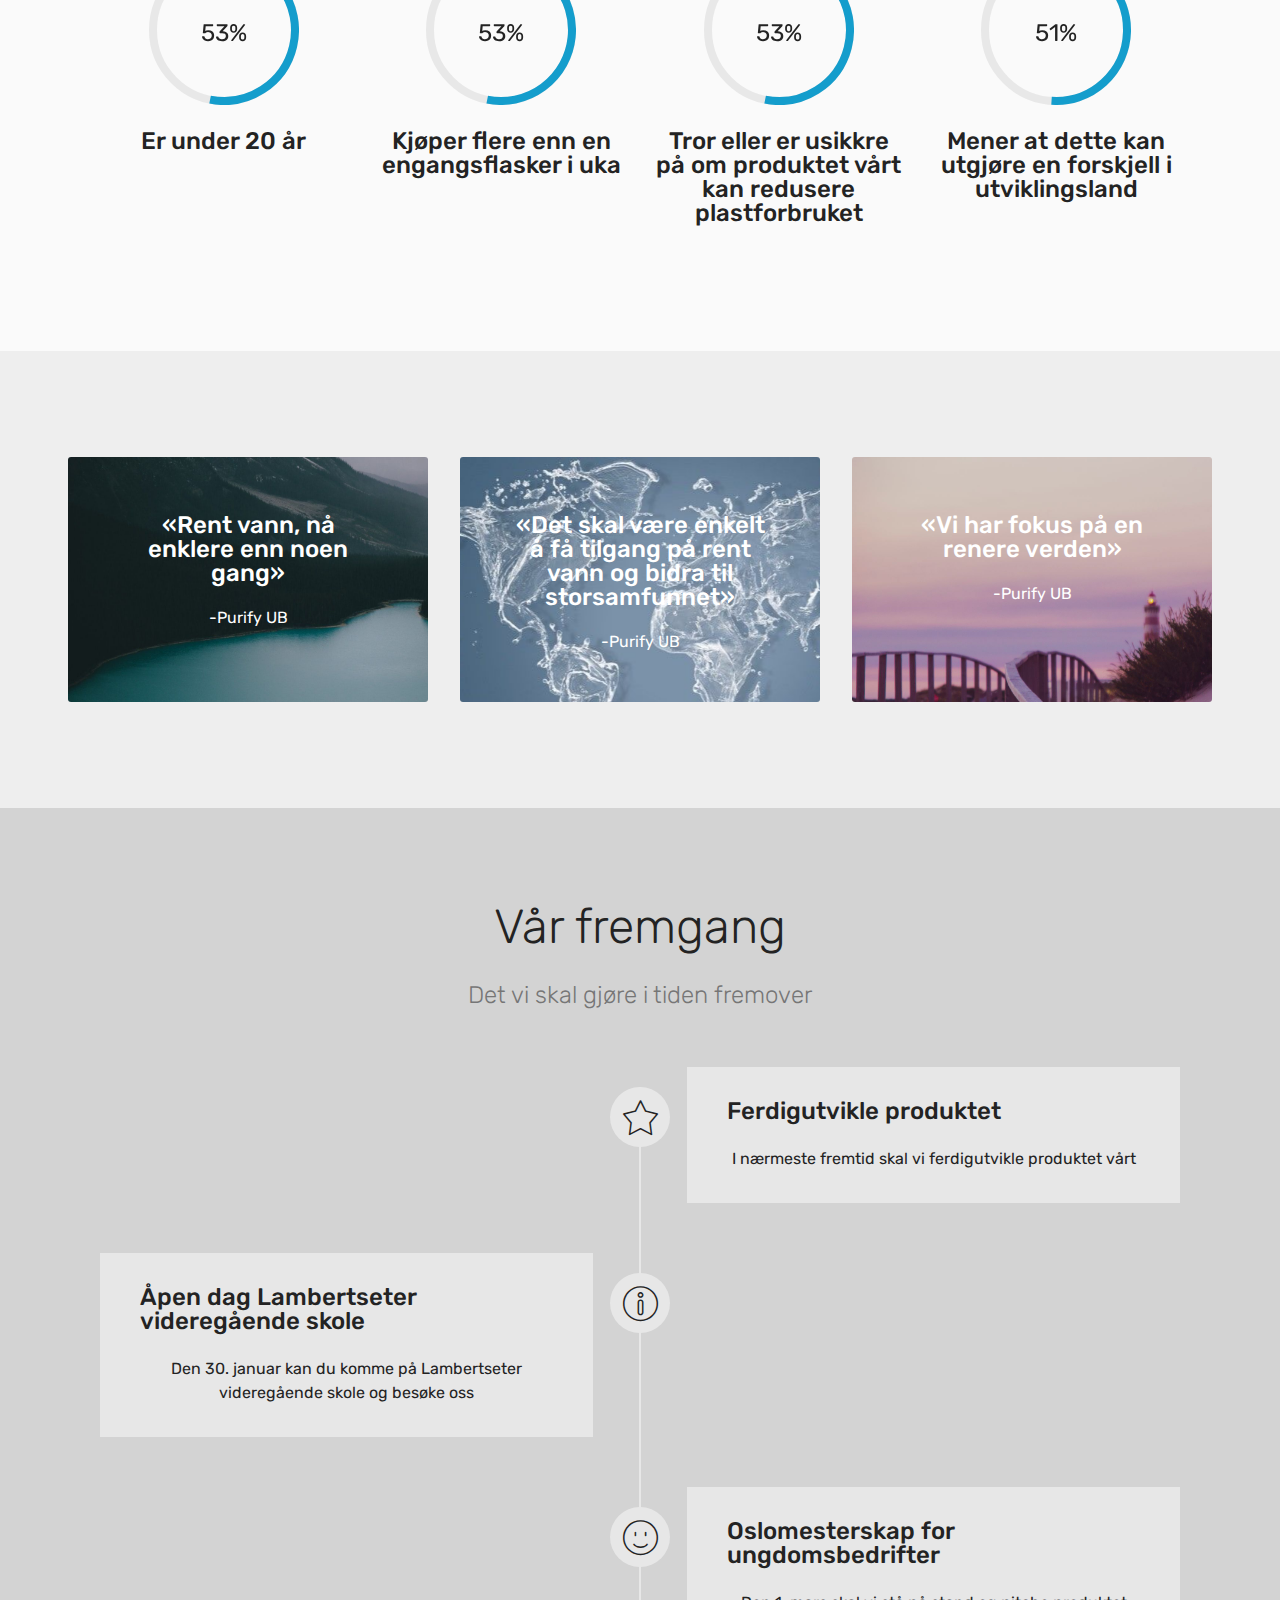
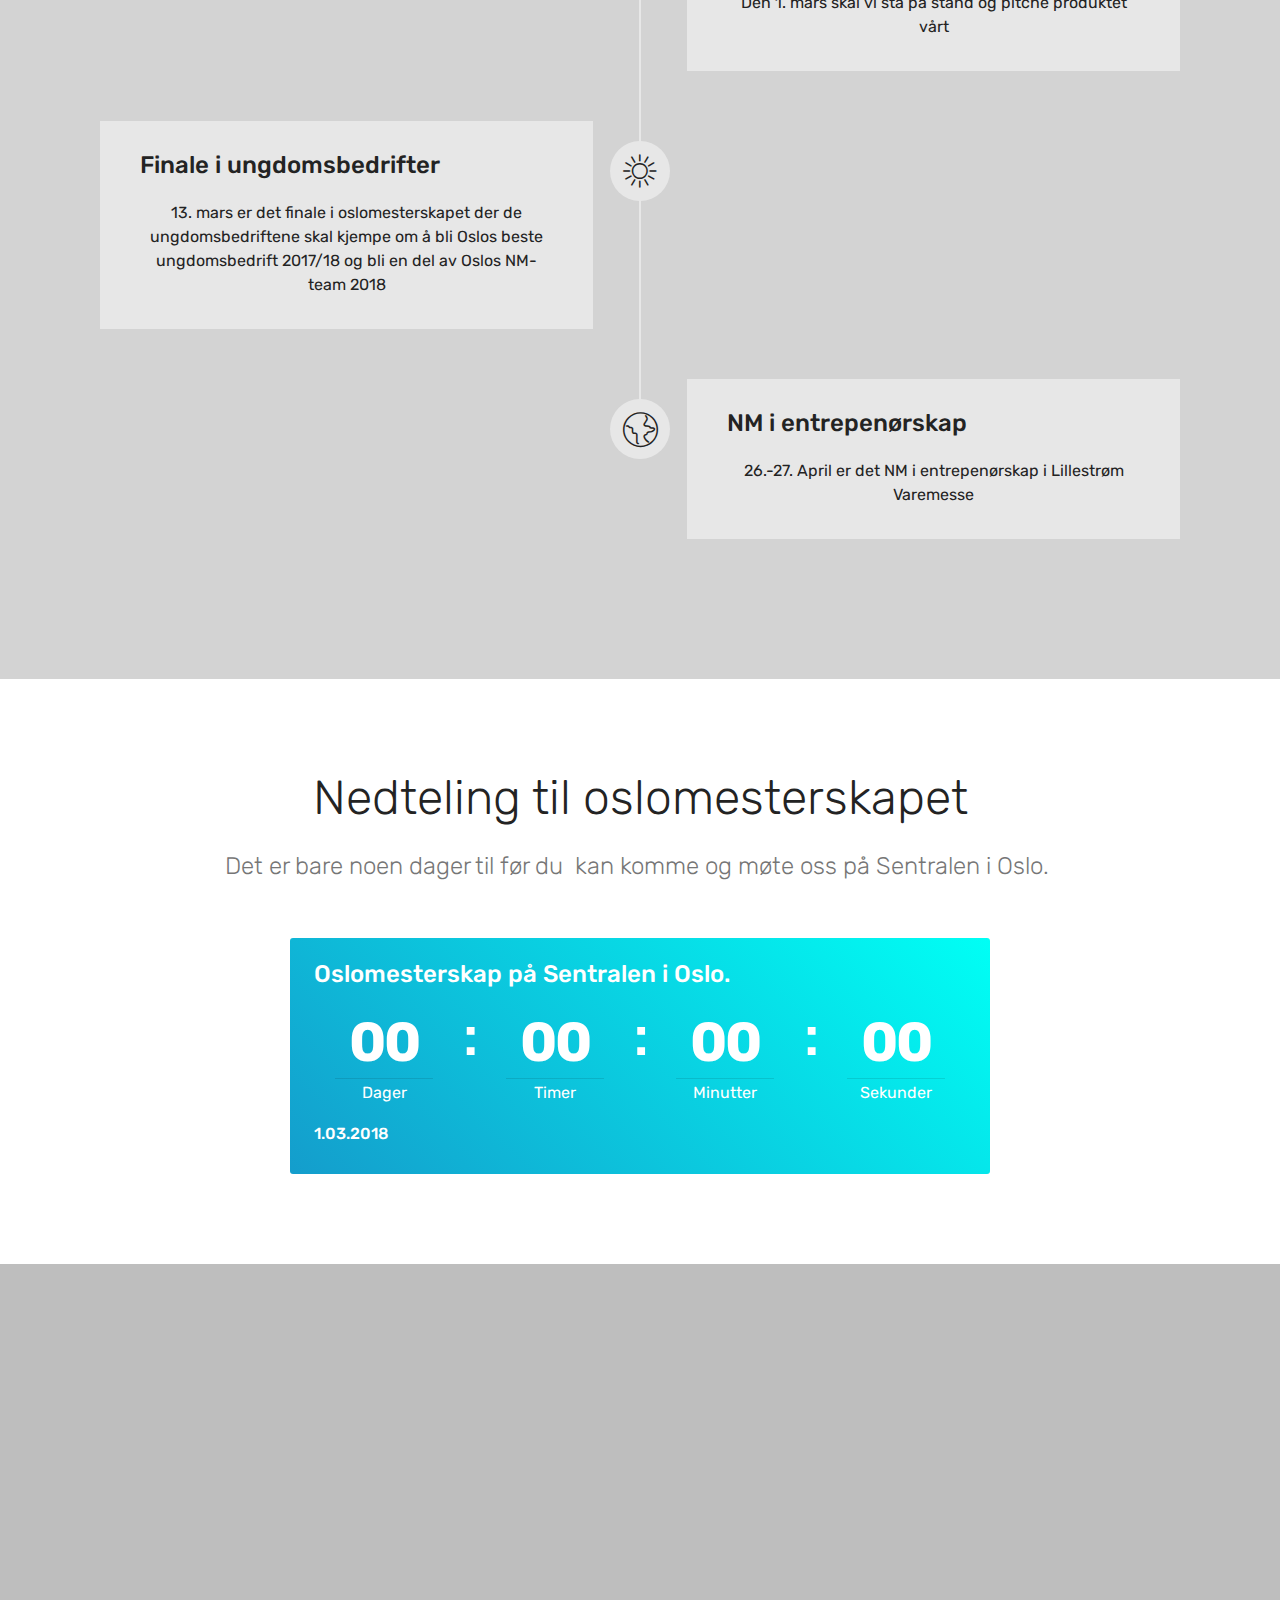
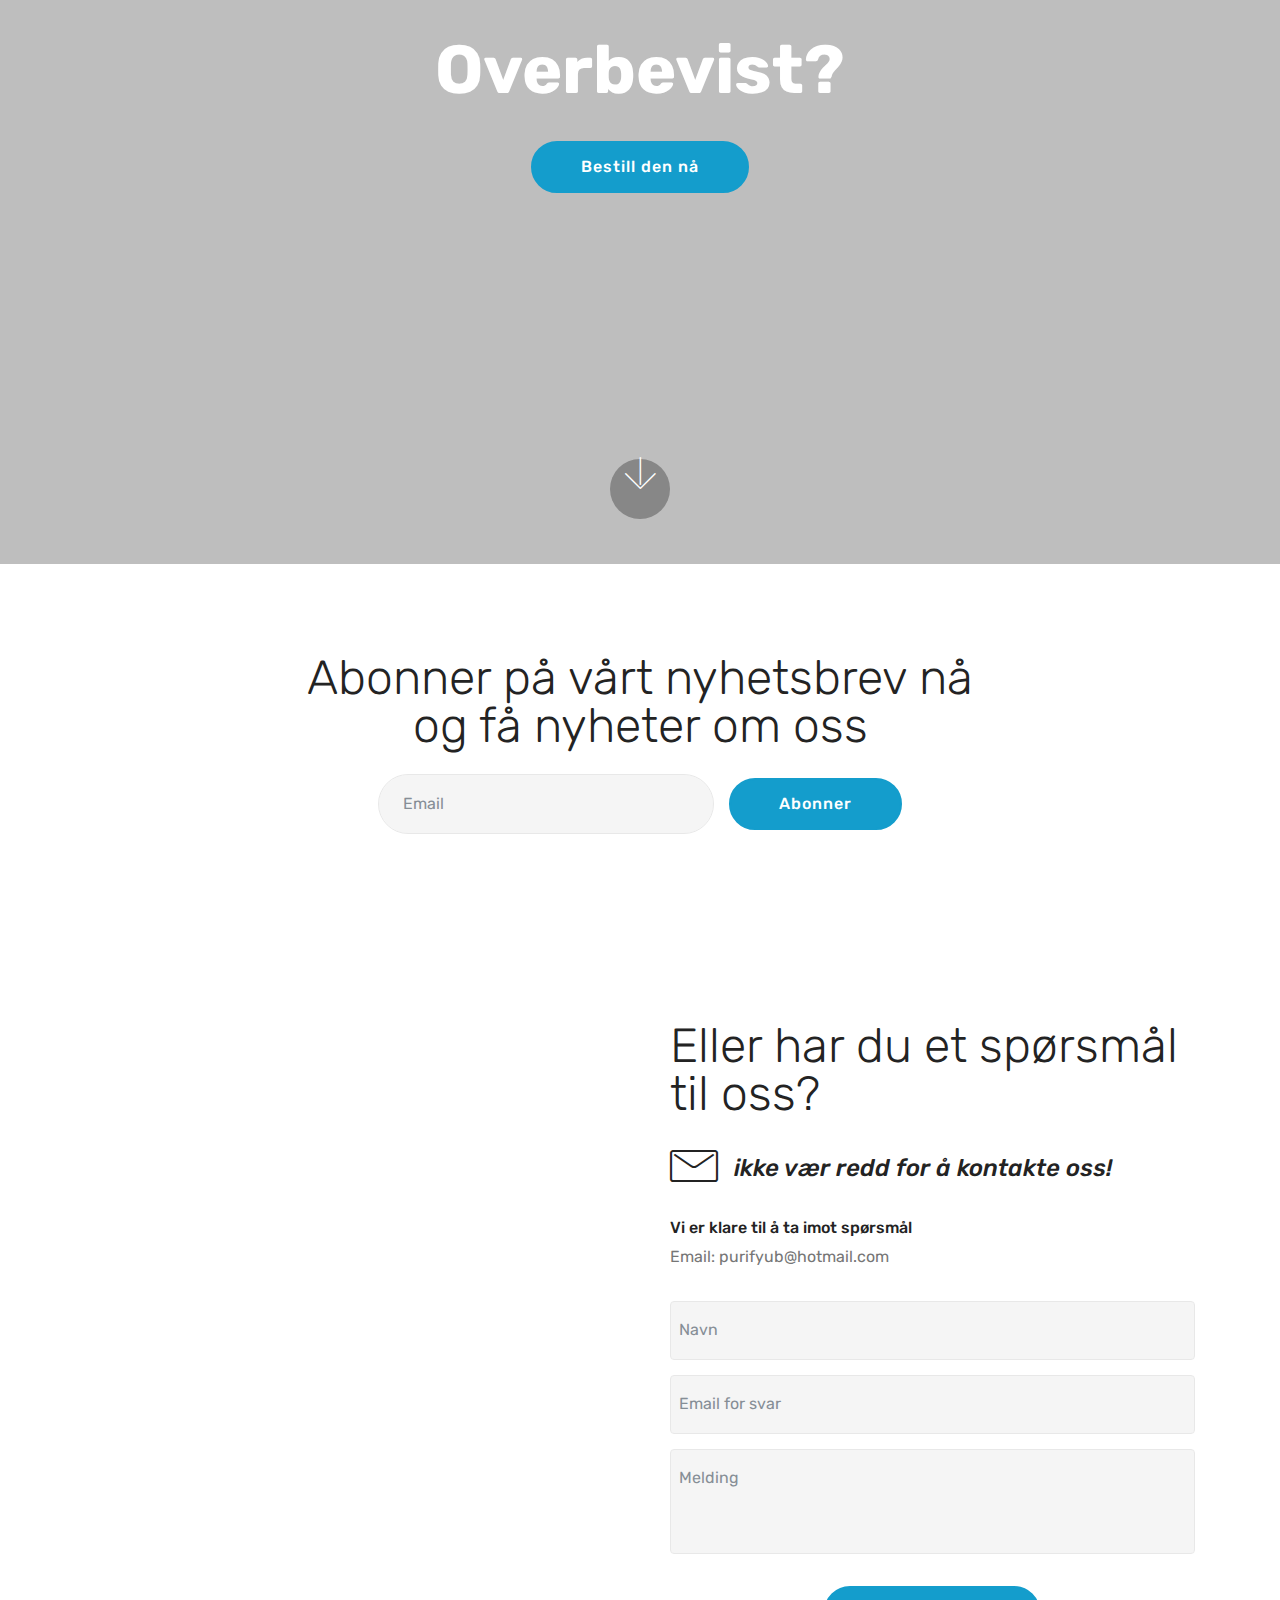
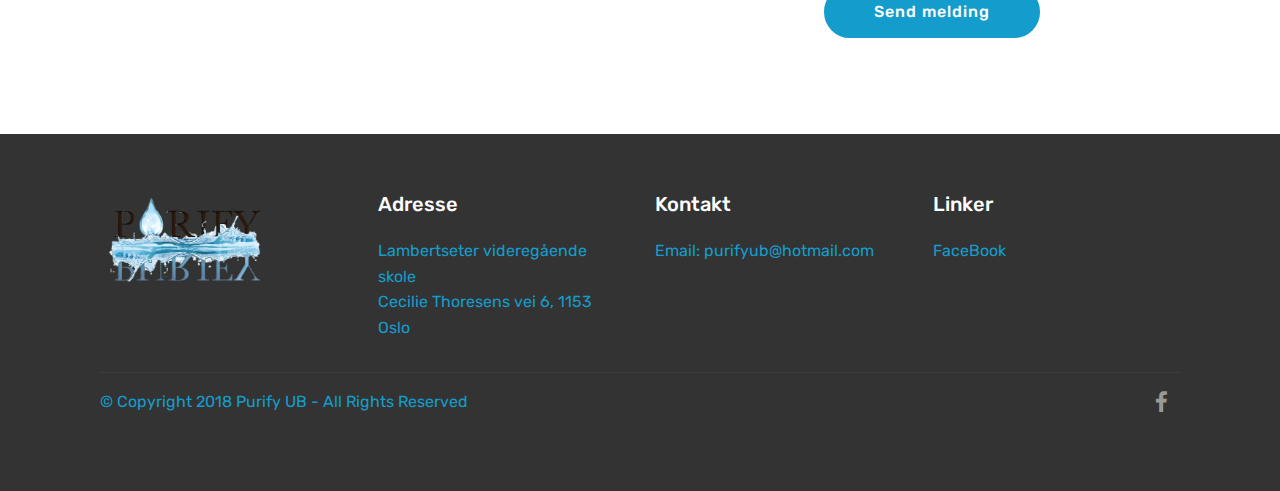
==== commit cf234b69: "create github pages" ====
--- a/index.html
+++ b/index.html
@@ -54,7 +54,7 @@
     </nav>
 </section>
 
-<section class="engine"><a href="https://mobirise.co/d">web page software</a></section><section class="cid-qGa3XYjNnd mbr-fullscreen mbr-parallax-background" id="header2-i">
+<section class="engine"><a href="https://mobirise.co/n">bootstrap modal popup</a></section><section class="cid-qGa3XYjNnd mbr-fullscreen mbr-parallax-background" id="header2-i">
 
     
 
@@ -550,23 +550,23 @@
     
 
     <div class="container">
-        <h2 class="mbr-section-title pb-3 align-center mbr-fonts-style display-2">Nedteling til åpen dag</h2>
+        <h2 class="mbr-section-title pb-3 align-center mbr-fonts-style display-2">Nedteling til oslomesterskapet</h2>
         <h3 class="mbr-section-subtitle align-center mbr-fonts-style display-5">
-            Det er bare noen dager til før du &nbsp;kan komme og møte oss på Lambertseter Vgs</h3>
+            Det er bare noen dager til før du &nbsp;kan komme og møte oss på Sentralen i Oslo.&nbsp;</h3>
     </div>
     <div class="container pt-5 mt-2">
         <div class=" countdown-cont align-center p-4">
             <div class="event-name align-left mbr-white ">
-                <h4 class="mbr-fonts-style display-5">Åpen dag på Lambertseter videregående skole</h4>
-            </div>
-            <div class="countdown align-center py-2" data-due-date="2018/01/30">
+                <h4 class="mbr-fonts-style display-5">Oslomesterskap på Sentralen i Oslo.&nbsp;</h4>
+            </div>
+            <div class="countdown align-center py-2" data-due-date="2018/03/01">
             </div>
             <div class="daysCountdown" title="Dager"></div>
             <div class="hoursCountdown" title="Timer"></div>
             <div class="minutesCountdown" title="Minutter"></div>
             <div class="secondsCountdown" title="Sekunder"></div>
             <div class="event-date align-left mbr-white">
-                <h5 class="mbr-fonts-style display-7">30.01.2018&nbsp;</h5>
+                <h5 class="mbr-fonts-style display-7">1.03.2018&nbsp;</h5>
             </div>
         </div>
 
@@ -616,7 +616,7 @@
         <div class="row py-2 justify-content-center">
             <div class="col-12 col-lg-6  col-md-8 " data-form-type="formoid">
                 <div data-form-alert="" hidden="">Takk for at du er innteresert</div>
-                <form class="mbr-form" action="https://mobirise.com/" method="post" data-form-title="Mobirise Form"><input type="hidden" data-form-email="true" value="LLvob6g4Y2VFXsd+6AOWXo8njsAzk2niim+oRU1hVUaxUZV9+3KYSEj0zqTnHnR2FOHbomtA4536vsrObB6yFB8twQJT+58THP/TglUgucLF3YB+k9aMOcmVuEsRGs1n">
+                <form class="mbr-form" action="https://mobirise.com/" method="post" data-form-title="Mobirise Form"><input type="hidden" data-form-email="true" value="FAg54UWBhLgCro5dCHWEtH5/S505o8+k/eeY5rvXZrbEVKA+1BISK+DulKCexCD1uprrf7V0nkgKGemmOW9yrsnELGPDve6ZOPJsiAKjUJZ+92Z2a1SMXAnjP11cRmpB">
                     <div class="mbr-subscribe input-group">
                         <input class="form-control" type="email" name="email" placeholder="Email" data-form-field="Email" required="" id="email-form3-p">
                         <span class="input-group-btn"><button href="" type="submit" class="btn btn-primary display-4">Abonner</button></span>
@@ -654,7 +654,7 @@
                 </div>
                 <div data-form-type="formoid">
                     <div data-form-alert="" hidden="">Takk for at du sender oss tilbakemelding!</div>
-                    <form class="block mbr-form" action="https://mobirise.com/" method="post" data-form-title="Mobirise Form"><input type="hidden" data-form-email="true" value="vVSq8pVD5zRlekUbtyy6wSRM/R3FSMo61pHX9oRLi8ikoHtV7xnP1JurXa9tsoMLlWEnRllx/9qU8L91zjbjpZSMe5q8y+s5c1dVSqMXTWSJ3As8JU5hlDBguAbnNpm8">
+                    <form class="block mbr-form" action="https://mobirise.com/" method="post" data-form-title="Mobirise Form"><input type="hidden" data-form-email="true" value="7pVrrtxQk6qD8HuQYj6YKqnGvsDi/wJFJwI97J8CGfWwFuqBM1LLq8sn3+4NhuH4hemp1iZHGj5l3w2rZDbbqbboB6Wnk9asJK4elWY41J67YXuw+rdzYpPA8x5SYavX">
                         <div class="row">
                             <div class="col-md-6 multi-horizontal" data-for="name">
                                 <input type="text" class="form-control input" name="name" data-form-field="Name" placeholder="Navn" required="" id="name-form4-q">
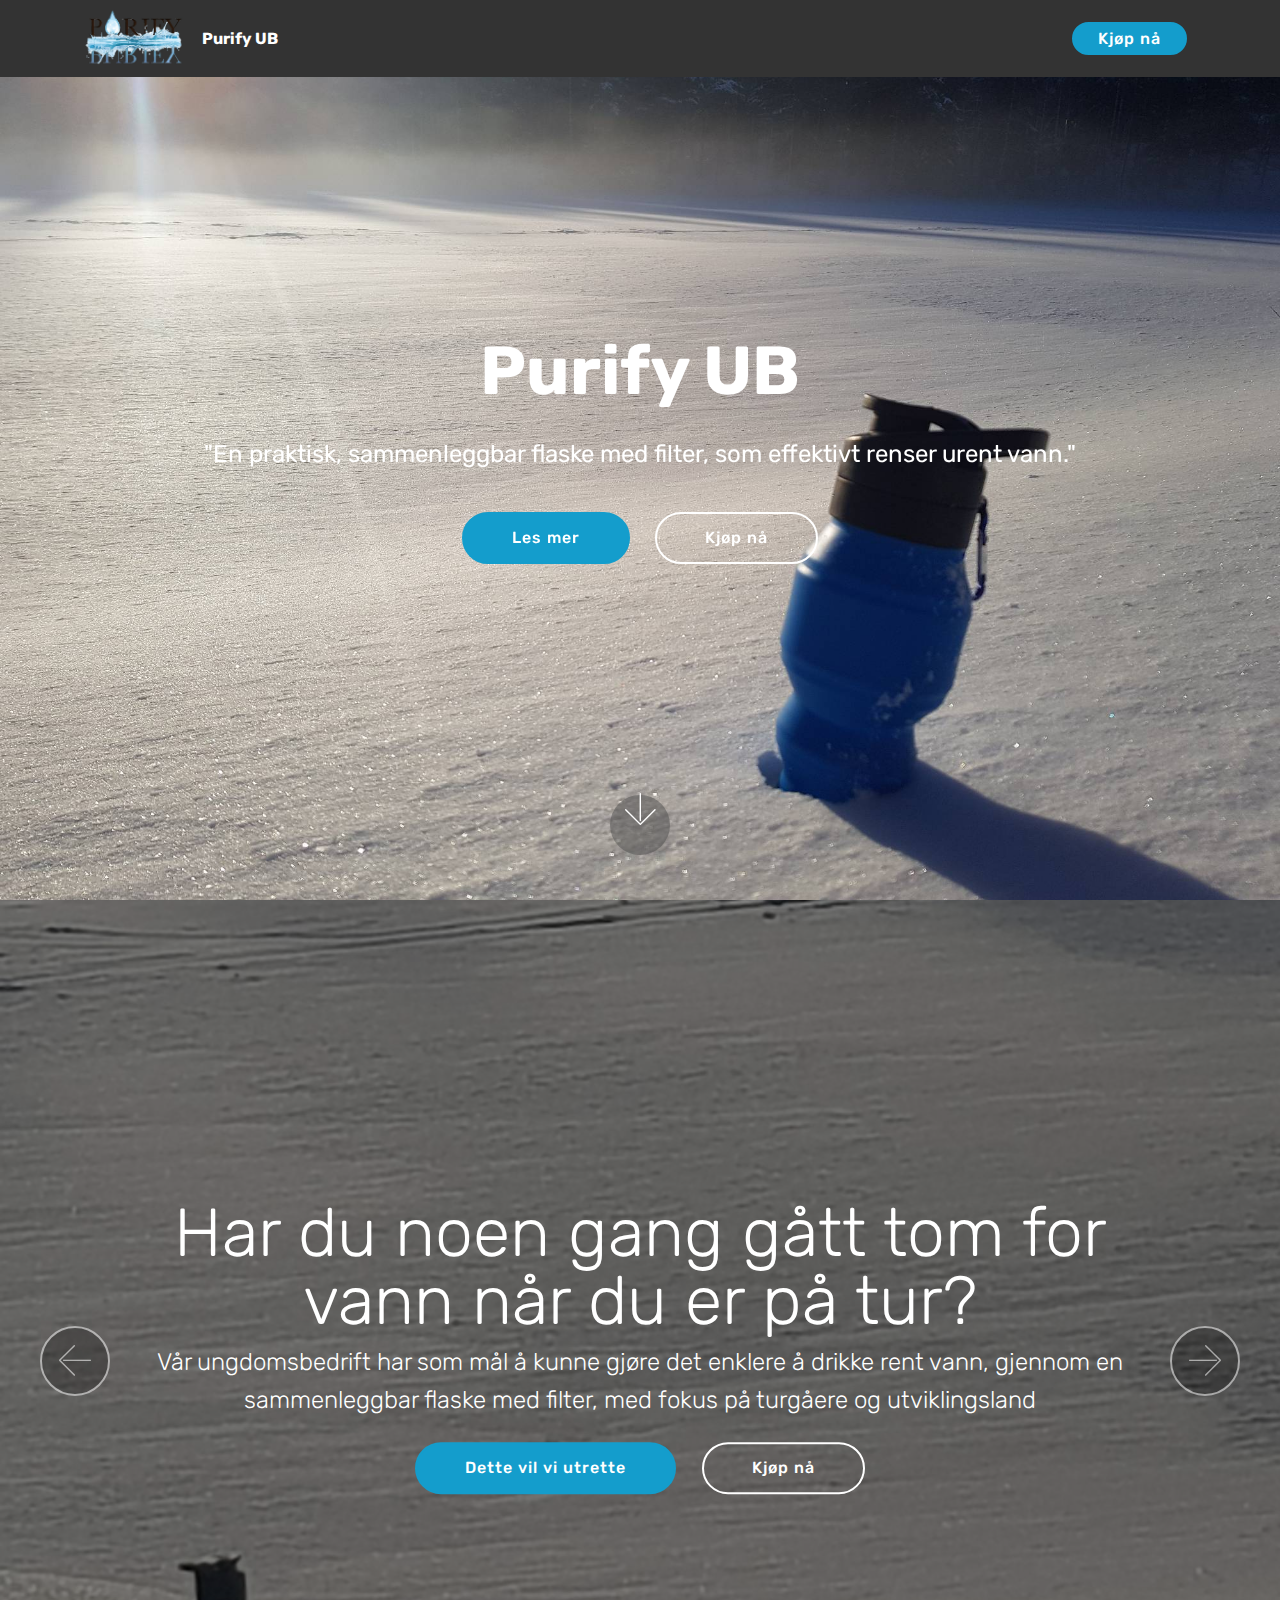
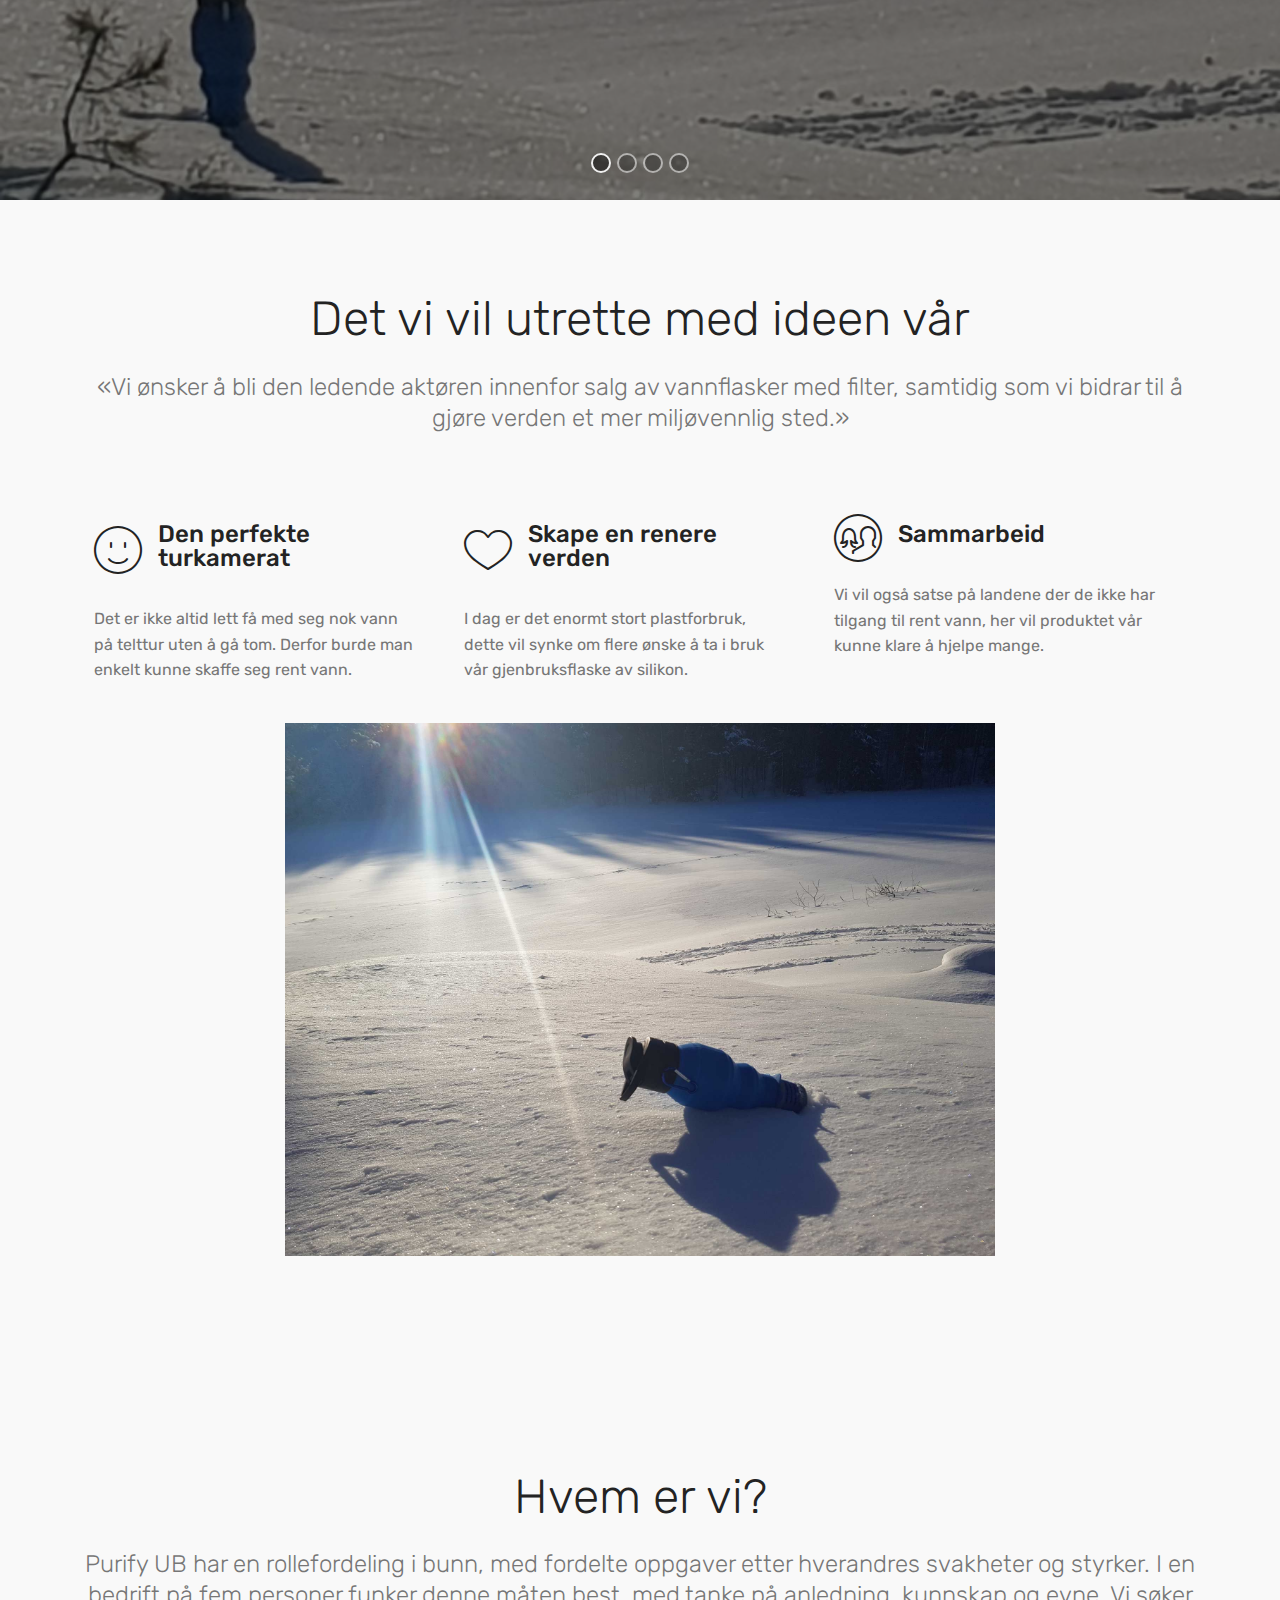
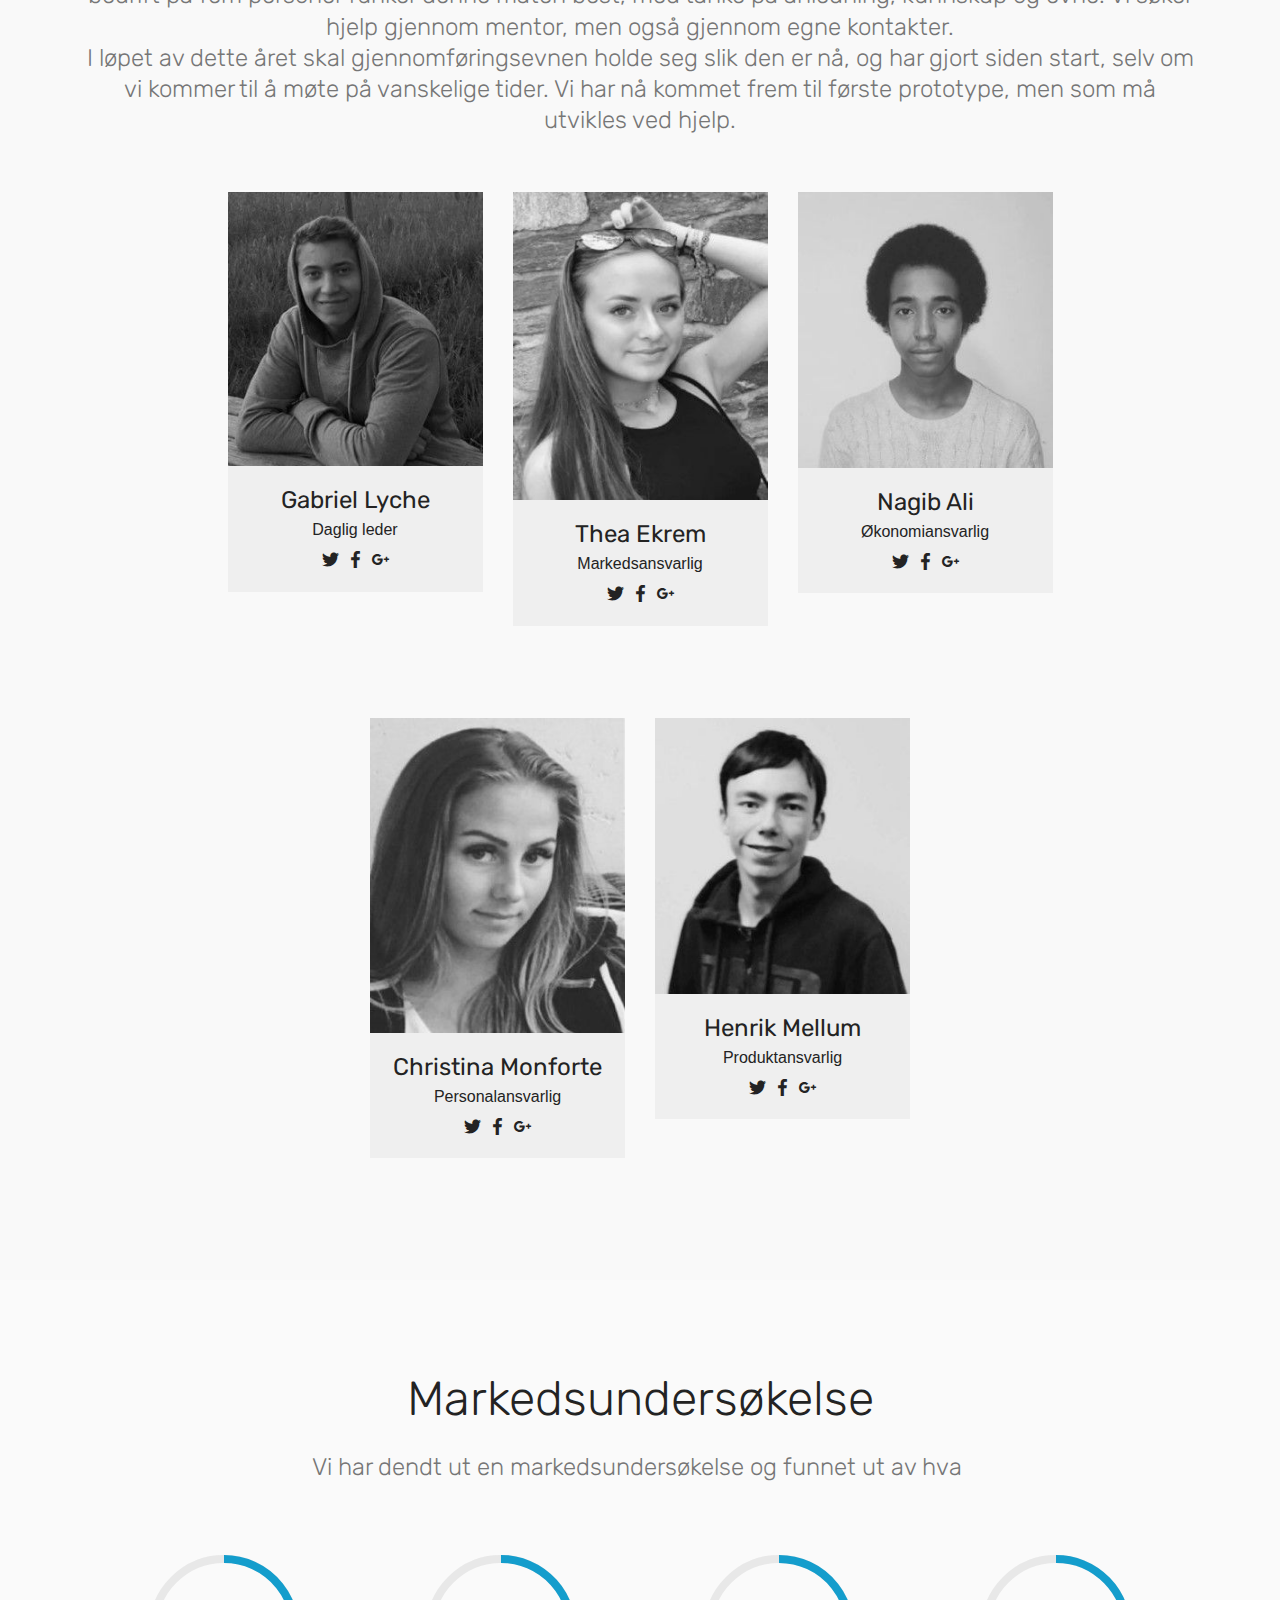
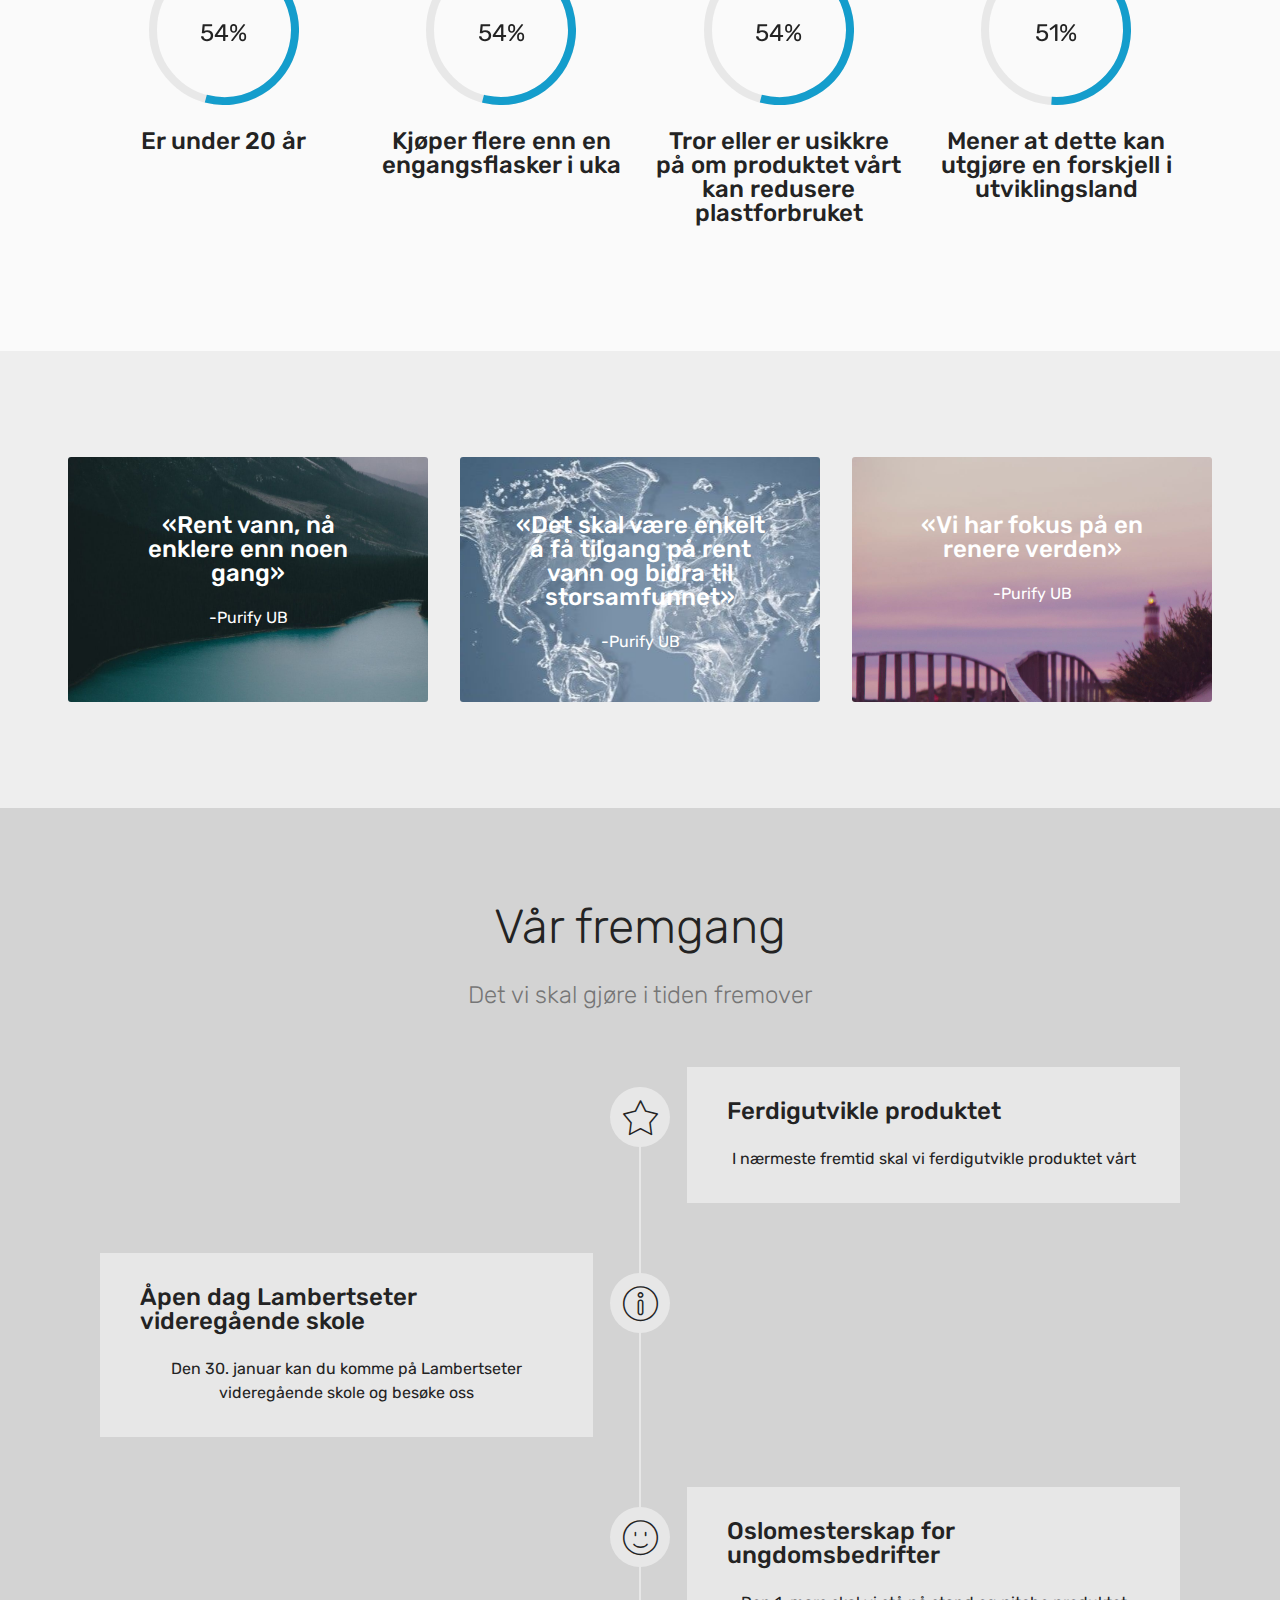
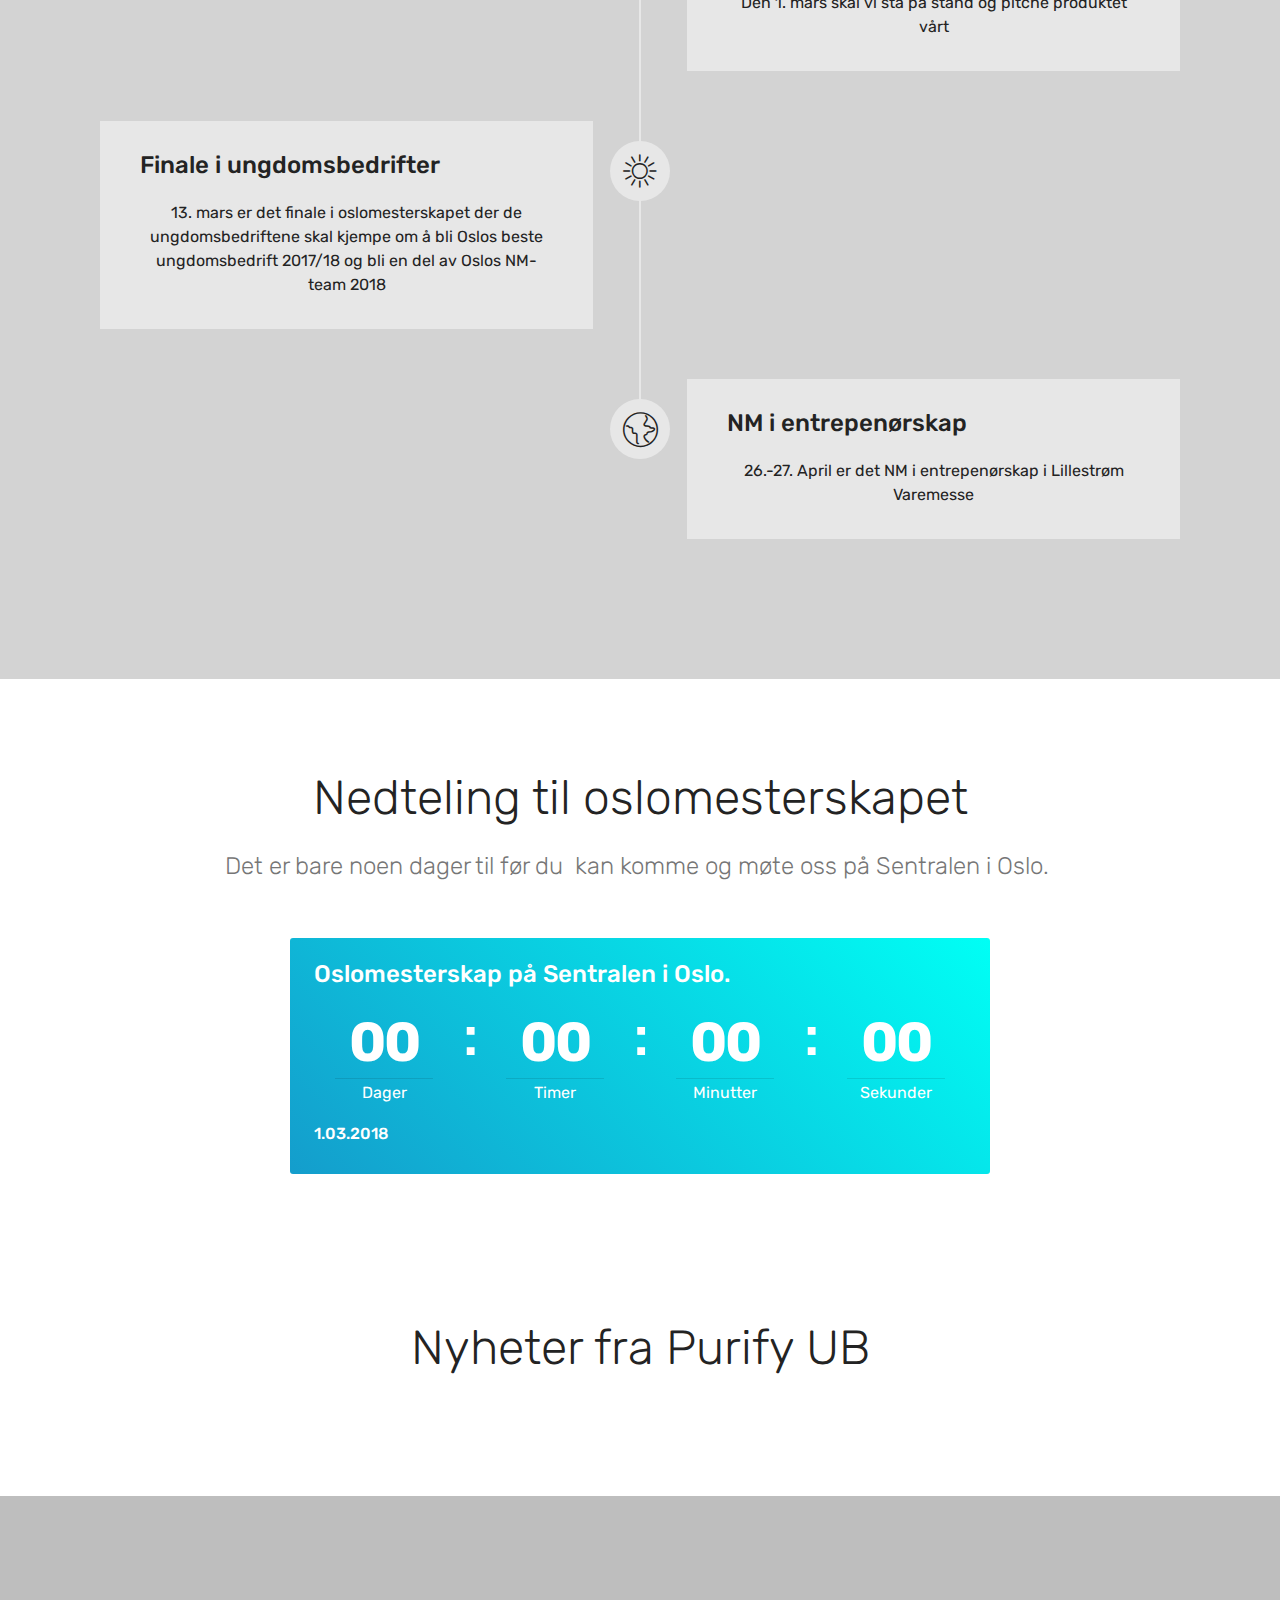
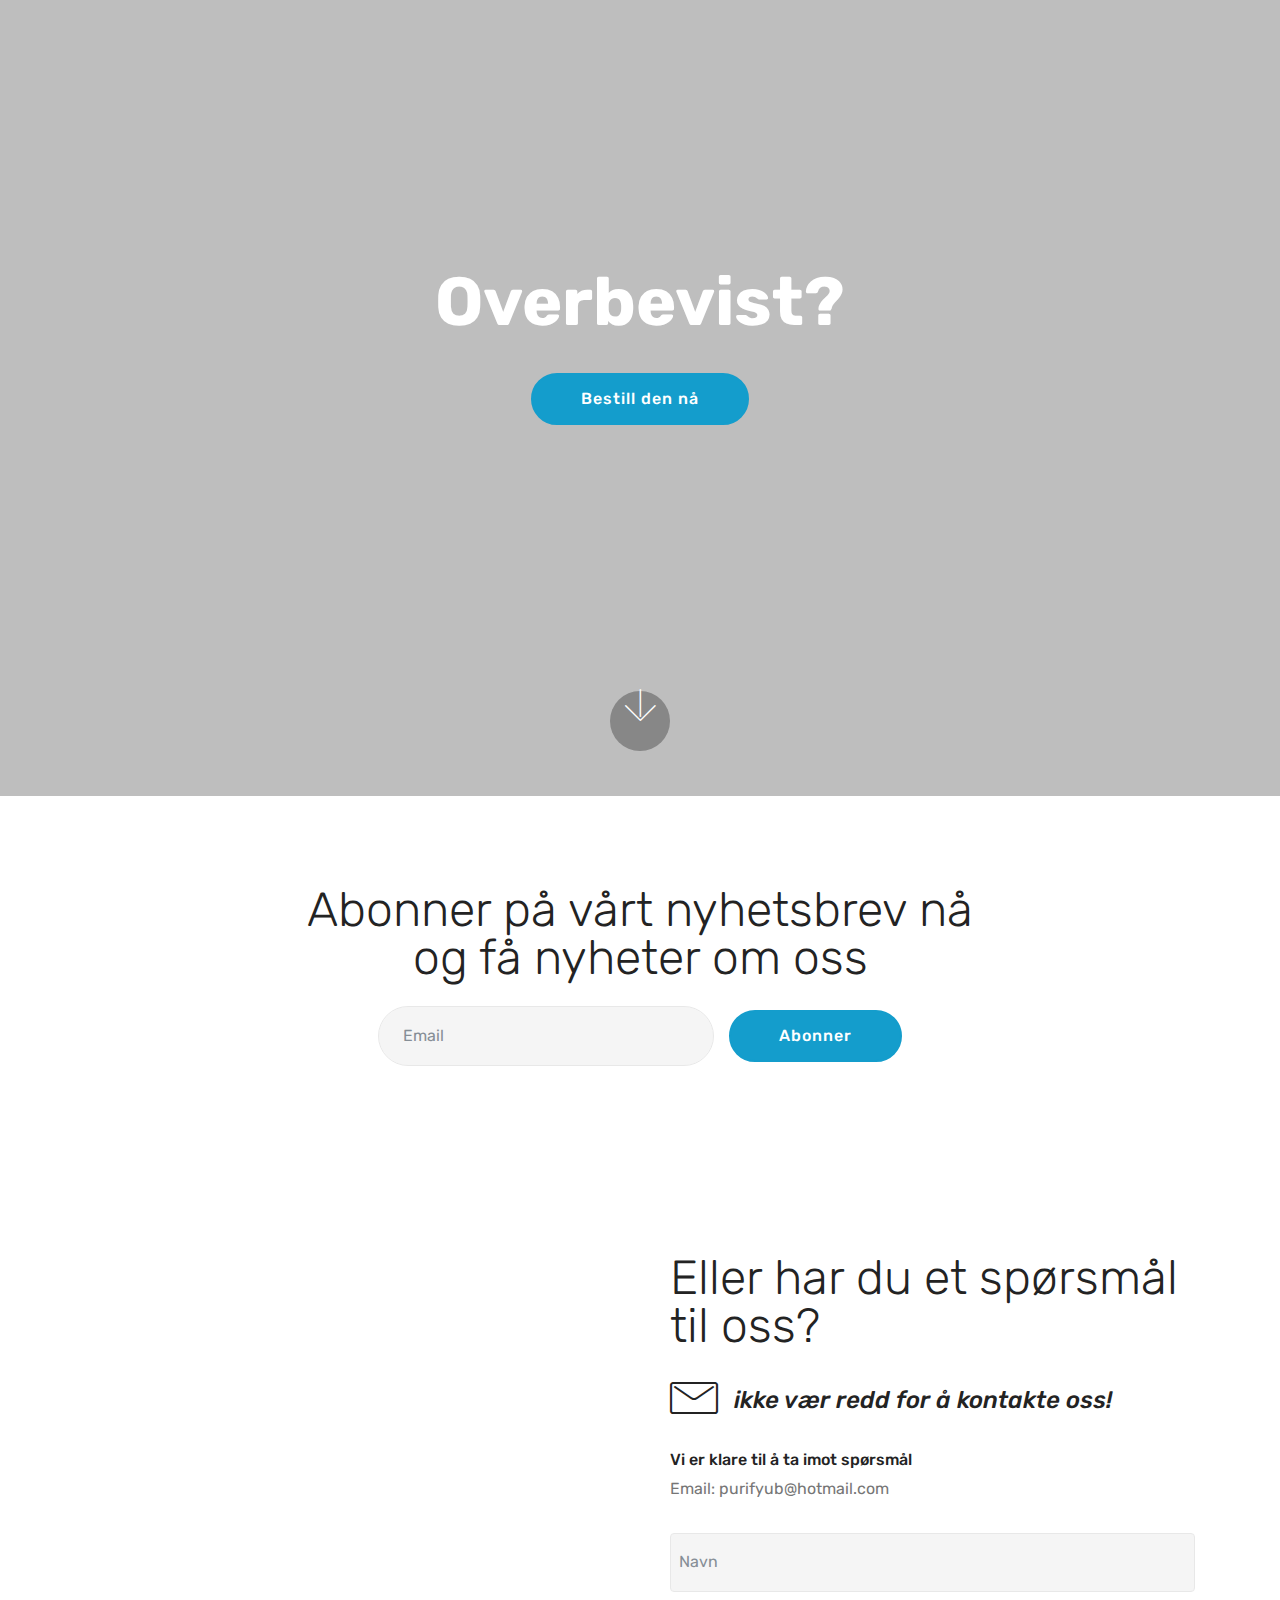
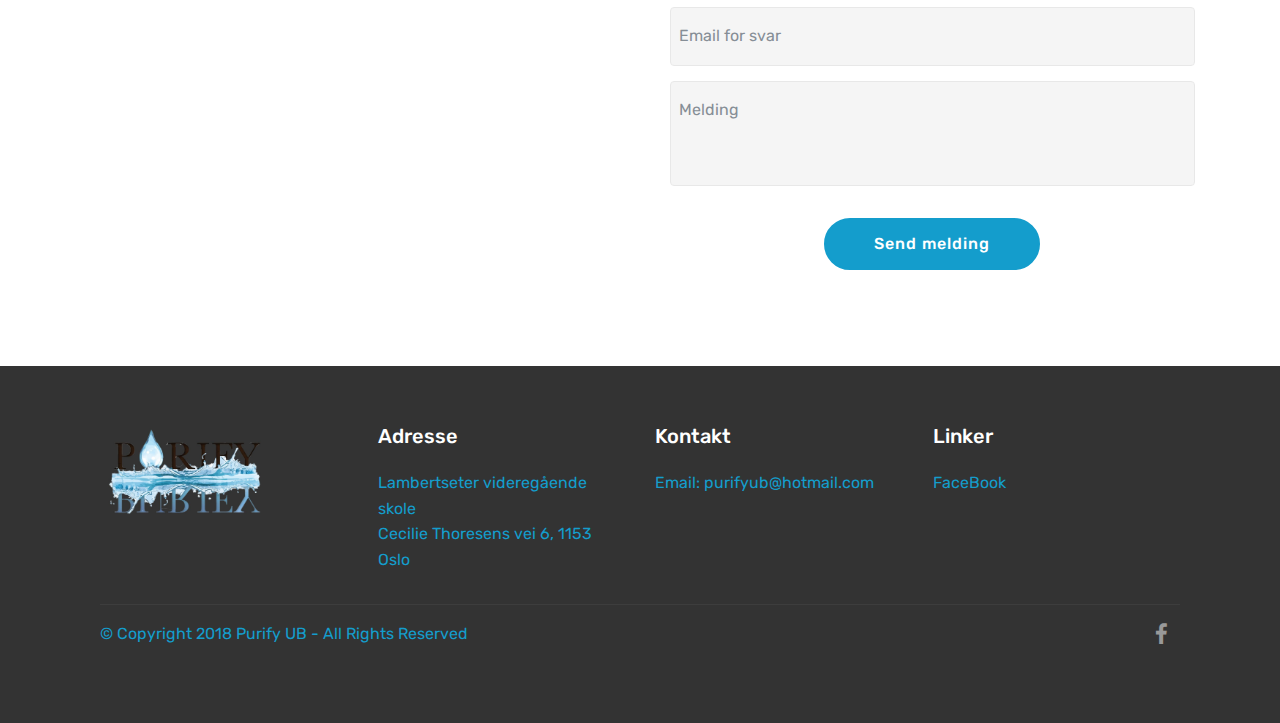
==== commit f6482b2a: "create github pages" ====
--- a/index.html
+++ b/index.html
@@ -17,6 +17,9 @@
   <link rel="stylesheet" href="assets/dropdown/css/style.css">
   <link rel="stylesheet" href="assets/socicon/css/styles.css">
   <link rel="stylesheet" href="assets/as-pie-progress/css/progress.min.css">
+  <link rel="stylesheet" href="https://netdna.bootstrapcdn.com/font-awesome/4.0.3/css/font-awesome.css">
+  <link rel="stylesheet" href="assets/social-feed-plugin/jquery.socialfeed.css">
+  <link rel="stylesheet" href="assets/social-feed-plugin/style.css">
   <link rel="stylesheet" href="assets/theme/css/style.css">
   <link rel="stylesheet" href="assets/mobirise/css/mbr-additional.css" type="text/css">
   
@@ -54,7 +57,7 @@
     </nav>
 </section>
 
-<section class="engine"><a href="https://mobirise.co/n">bootstrap modal popup</a></section><section class="cid-qGa3XYjNnd mbr-fullscreen mbr-parallax-background" id="header2-i">
+<section class="engine"><a href="https://mobirise.co/h">make a website for free</a></section><section class="cid-qGa3XYjNnd mbr-fullscreen mbr-parallax-background" id="header2-i">
 
     
 
@@ -574,6 +577,29 @@
     </div>
 </section>
 
+<section class="mbr-section content4 cid-qIqeYso2pv" id="content4-1r">
+
+    
+
+    <div class="container">
+        <div class="media-container-row">
+            <div class="title col-12 col-md-8">
+                <h2 class="align-center pb-3 mbr-fonts-style display-2">
+                    Nyheter fra Purify UB</h2>
+                
+                
+            </div>
+        </div>
+    </div>
+</section>
+
+<section class="mbr-social-feed loading" id="feed-1q" data-facebook="PurifyUb" data-twitter="" data-google="" data-posts="3" data-youtube="" data-rv-view="66" style="background-color: rgb(255, 255, 255); padding-top: 0px; padding-bottom: 40px;">
+    
+    <img class="social-feed-container-loading" alt="" src="assets/images/loading.svg">
+    <div class="social-feed-container">
+    </div>
+</section>
+
 <section class="header6 cid-qGmn3pZ5Za mbr-fullscreen mbr-parallax-background" id="header6-y">
 
     
@@ -616,7 +642,7 @@
         <div class="row py-2 justify-content-center">
             <div class="col-12 col-lg-6  col-md-8 " data-form-type="formoid">
                 <div data-form-alert="" hidden="">Takk for at du er innteresert</div>
-                <form class="mbr-form" action="https://mobirise.com/" method="post" data-form-title="Mobirise Form"><input type="hidden" data-form-email="true" value="FAg54UWBhLgCro5dCHWEtH5/S505o8+k/eeY5rvXZrbEVKA+1BISK+DulKCexCD1uprrf7V0nkgKGemmOW9yrsnELGPDve6ZOPJsiAKjUJZ+92Z2a1SMXAnjP11cRmpB">
+                <form class="mbr-form" action="https://mobirise.com/" method="post" data-form-title="Mobirise Form"><input type="hidden" data-form-email="true" value="DisNTFV7I94Ce1oQbbRAWbw9M4so6mipEOftrpfE3hq9jpxjTOG5WHTOE/UNYVFJ0GcOOiOPK8gZBP007BecoCv7qXDIXAb9ML8DjaziTCEtKLk64gpe8iMjKNI3u1rx">
                     <div class="mbr-subscribe input-group">
                         <input class="form-control" type="email" name="email" placeholder="Email" data-form-field="Email" required="" id="email-form3-p">
                         <span class="input-group-btn"><button href="" type="submit" class="btn btn-primary display-4">Abonner</button></span>
@@ -654,7 +680,7 @@
                 </div>
                 <div data-form-type="formoid">
                     <div data-form-alert="" hidden="">Takk for at du sender oss tilbakemelding!</div>
-                    <form class="block mbr-form" action="https://mobirise.com/" method="post" data-form-title="Mobirise Form"><input type="hidden" data-form-email="true" value="7pVrrtxQk6qD8HuQYj6YKqnGvsDi/wJFJwI97J8CGfWwFuqBM1LLq8sn3+4NhuH4hemp1iZHGj5l3w2rZDbbqbboB6Wnk9asJK4elWY41J67YXuw+rdzYpPA8x5SYavX">
+                    <form class="block mbr-form" action="https://mobirise.com/" method="post" data-form-title="Mobirise Form"><input type="hidden" data-form-email="true" value="UjbPZclapEKaFH0cqQELWVo2pl5nn17UDdzE1C7keOAi4EPl0pkjPOjwFJhSi0l+4QUZb6zUgNt6ZpzpvRggZEOFDyiRjMOU5Co2pAvpnTKGCDlvXGwMXI63XtcEoOvW">
                         <div class="row">
                             <div class="col-md-6 multi-horizontal" data-for="name">
                                 <input type="text" class="form-control input" name="name" data-form-field="Name" placeholder="Navn" required="" id="name-form4-q">
@@ -753,6 +779,12 @@
   <script src="assets/bootstrapcarouselswipe/bootstrap-carousel-swipe.js"></script>
   <script src="assets/as-pie-progress/jquery-as-pie-progress.min.js"></script>
   <script src="assets/ytplayer/jquery.mb.ytplayer.min.js"></script>
+  <script src="assets/social-feed-plugin/codebird.min.js"></script>
+  <script src="assets/social-feed-plugin/moment.js"></script>
+  <script src="assets/social-feed-plugin/en-gb.js"></script>
+  <script src="assets/social-feed-plugin/doT.js"></script>
+  <script src="assets/social-feed-plugin/jquery.socialfeed.js"></script>
+  <script src="assets/social-feed-plugin/main.js"></script>
   <script src="assets/theme/js/script.js"></script>
   <script src="assets/slidervideo/script.js"></script>
   <script src="assets/formoid/formoid.min.js"></script>
--- a/assets/social-feed-plugin/style.css
+++ b/assets/social-feed-plugin/style.css
@@ -0,0 +1,42 @@
+.social-feed-container {
+  z-index: 3;
+  max-width: 600px;
+  margin: 0 auto;
+  position: relative;
+}
+
+.is-builder  .mbr-social-feed{
+  min-height: 125px;
+}
+.mbr-social-feed {
+  text-align: center;
+  
+  position: relative;
+  background-size: cover;
+  padding-top: 20px;
+  padding-bottom: 20px;
+}
+
+.social-feed-container-loading {
+  margin: 0 auto;
+  display: none;
+}
+
+.is-builder .loading .social-feed-container-loading {
+  display: block;
+}
+
+.social-feed-element iframe {
+  width: 100%;
+  height: 300px;
+  text-align: center;
+  margin: 0 auto;
+  display: block;
+}
+
+@media (max-width: 768px) {
+  .social-feed-element {
+    margin-left: 0px !important;
+    margin-right: 0px !important;
+  }
+}--- a/assets/mobirise/css/mbr-additional.css
+++ b/assets/mobirise/css/mbr-additional.css
@@ -2351,6 +2351,14 @@
     font-size: 0.8rem;
   }
 }
+.cid-qIqeYso2pv {
+  padding-top: 60px;
+  padding-bottom: 60px;
+  background-color: #ffffff;
+}
+.cid-qIqeYso2pv .mbr-section-subtitle {
+  color: #767676;
+}
 .cid-qGmn3pZ5Za {
   background-image: url("../../../assets/images/20180121-123615-2000x1500.jpg");
 }
